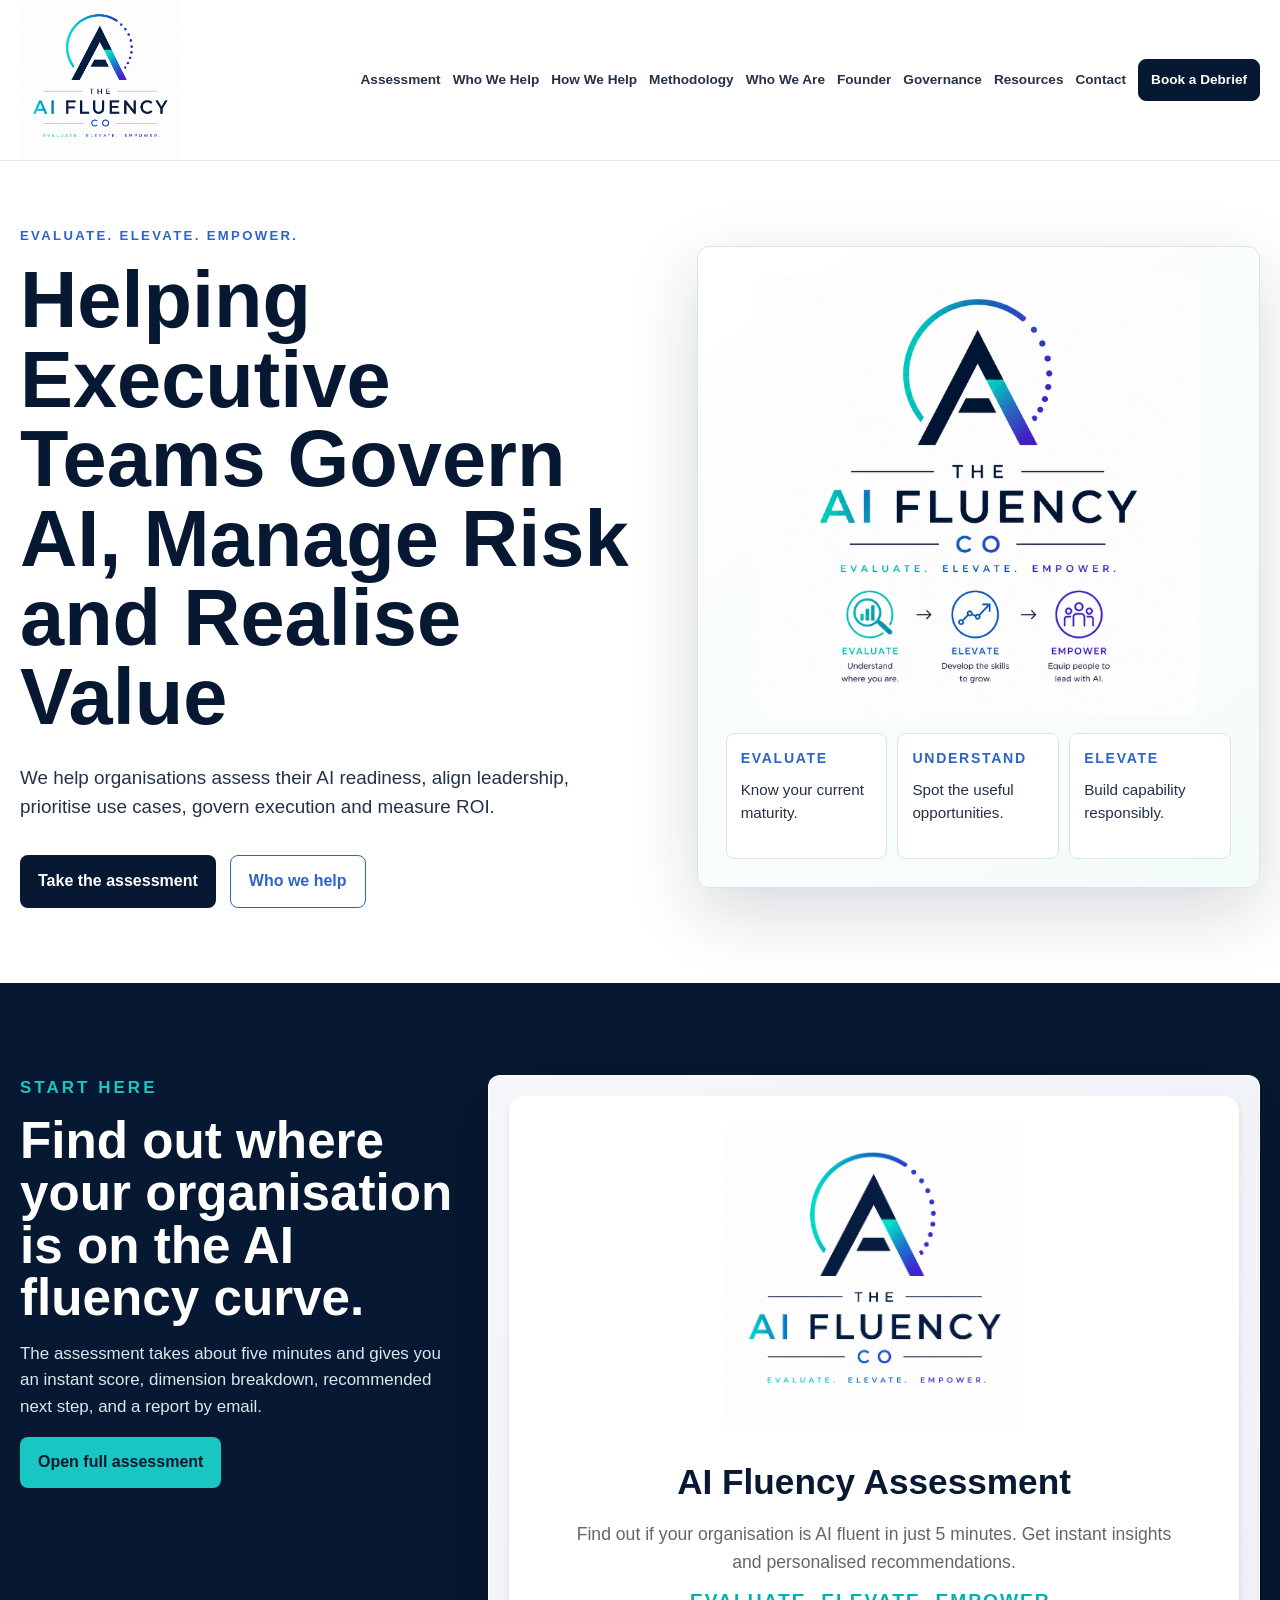
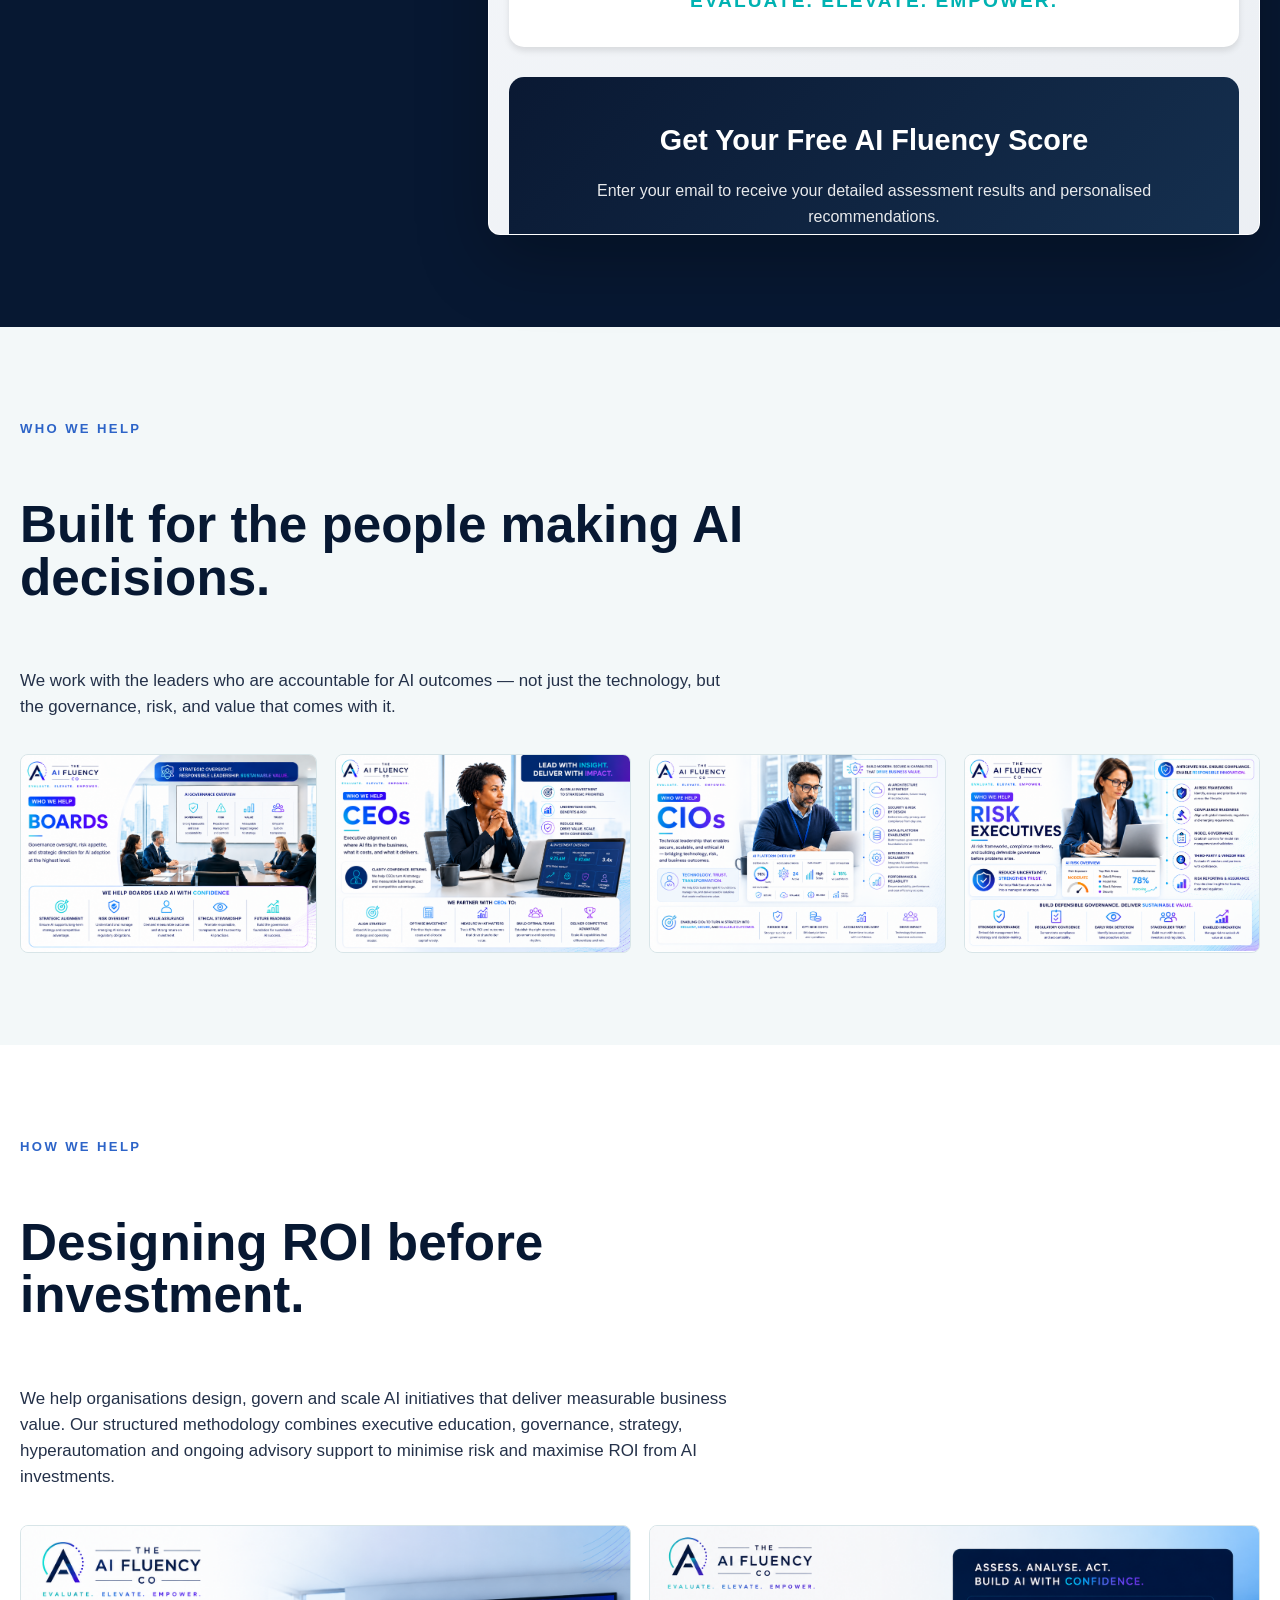
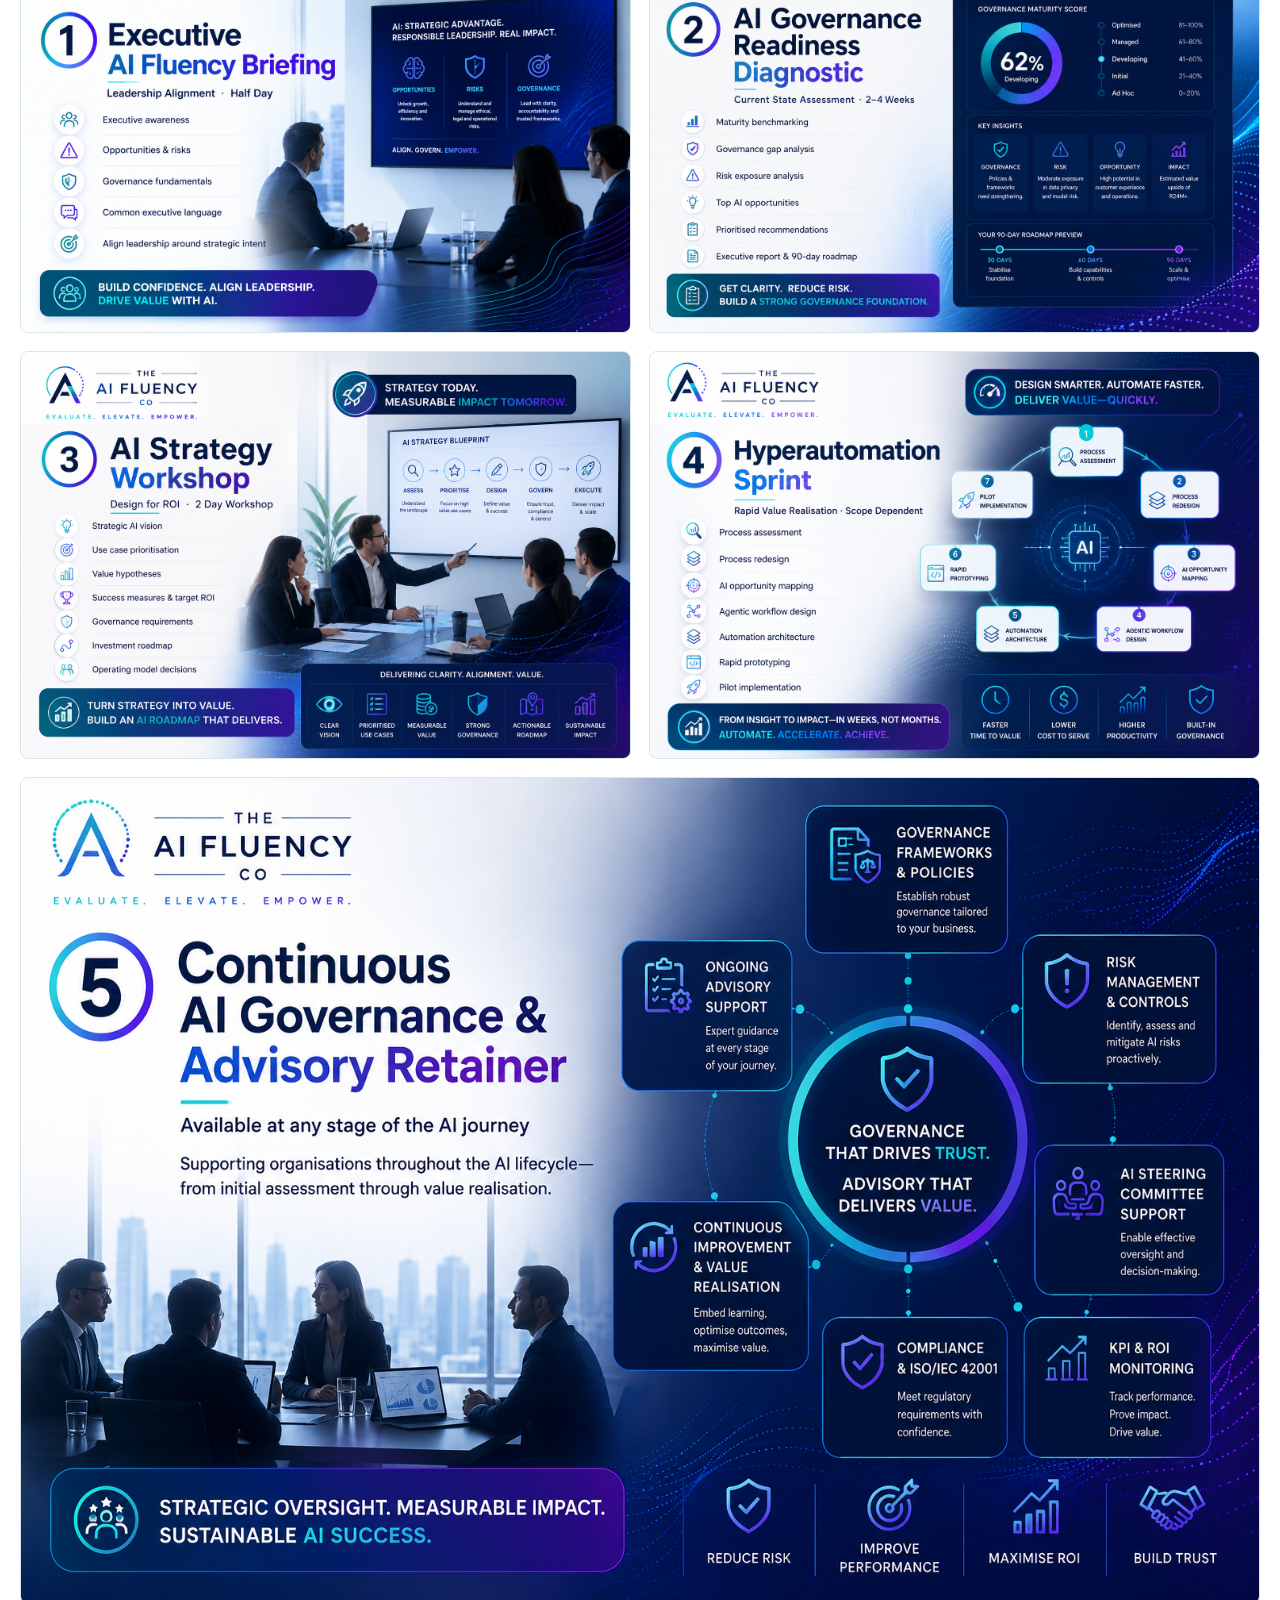
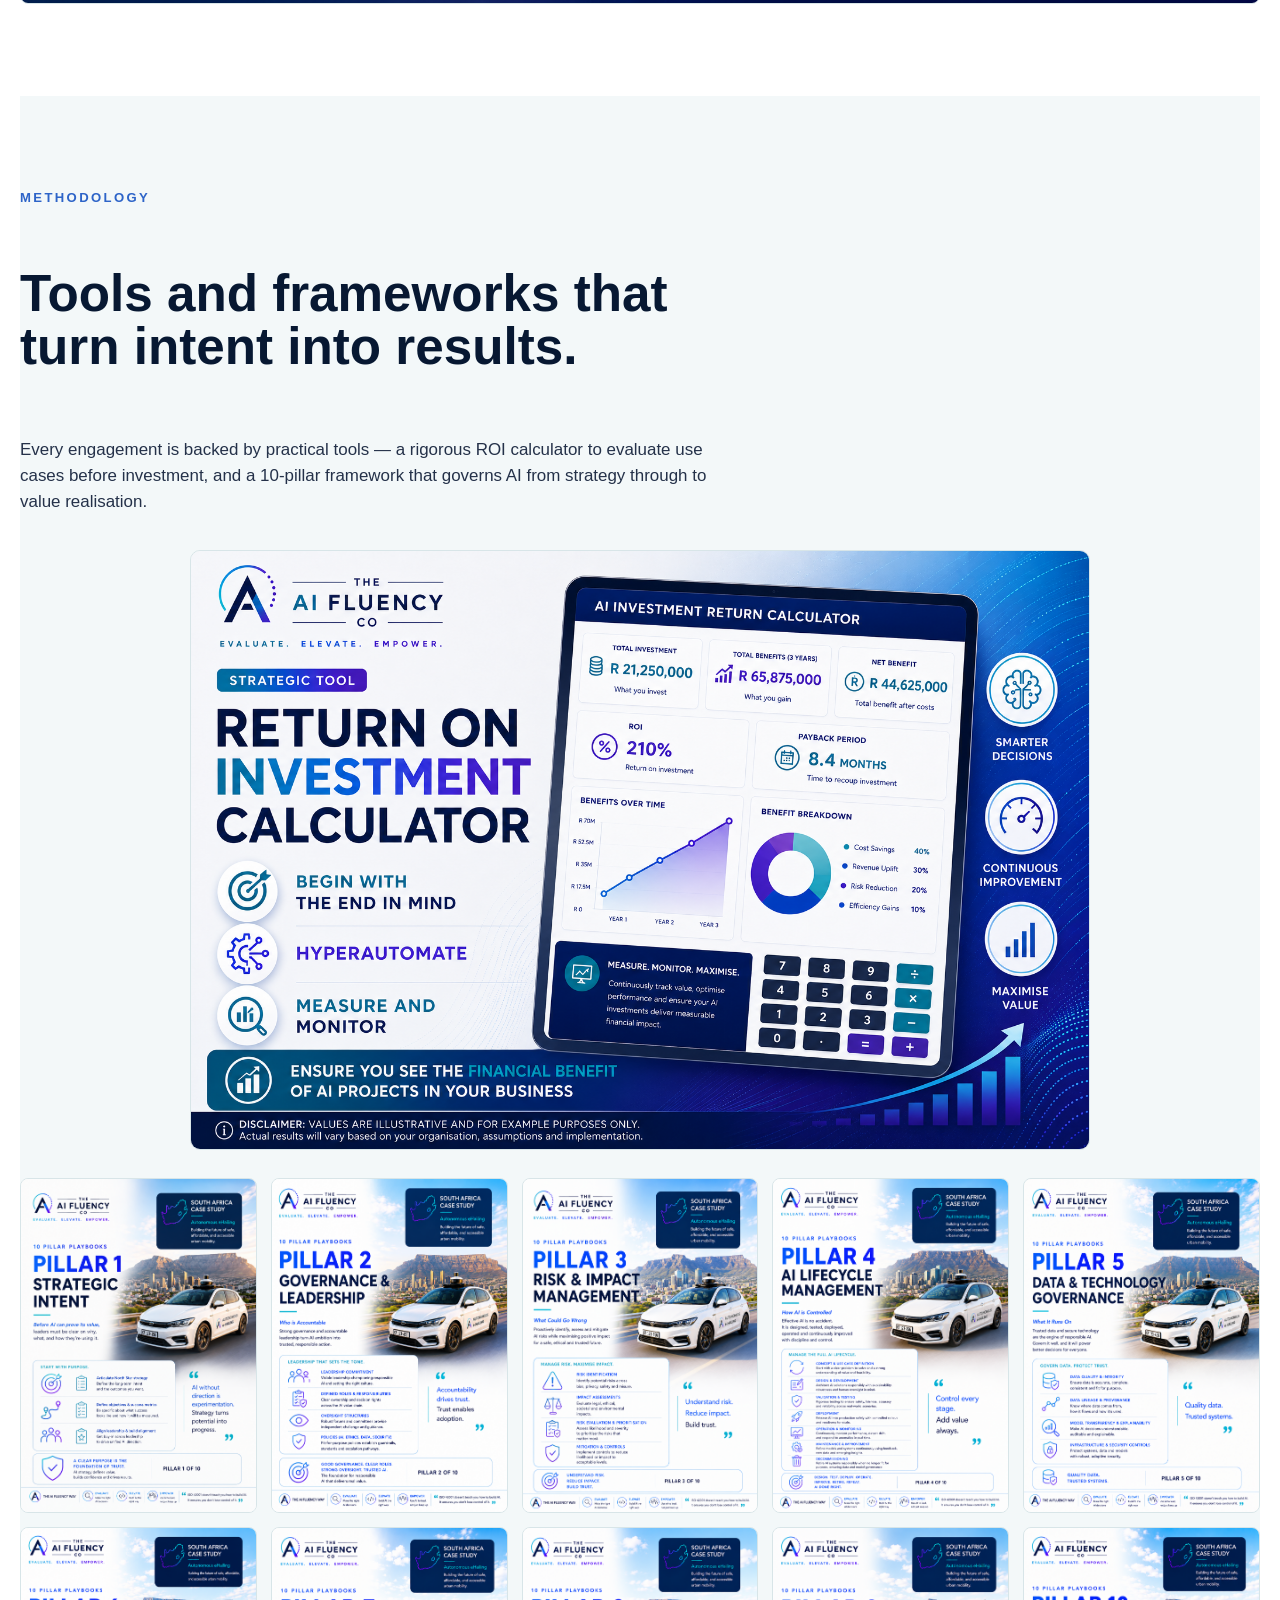
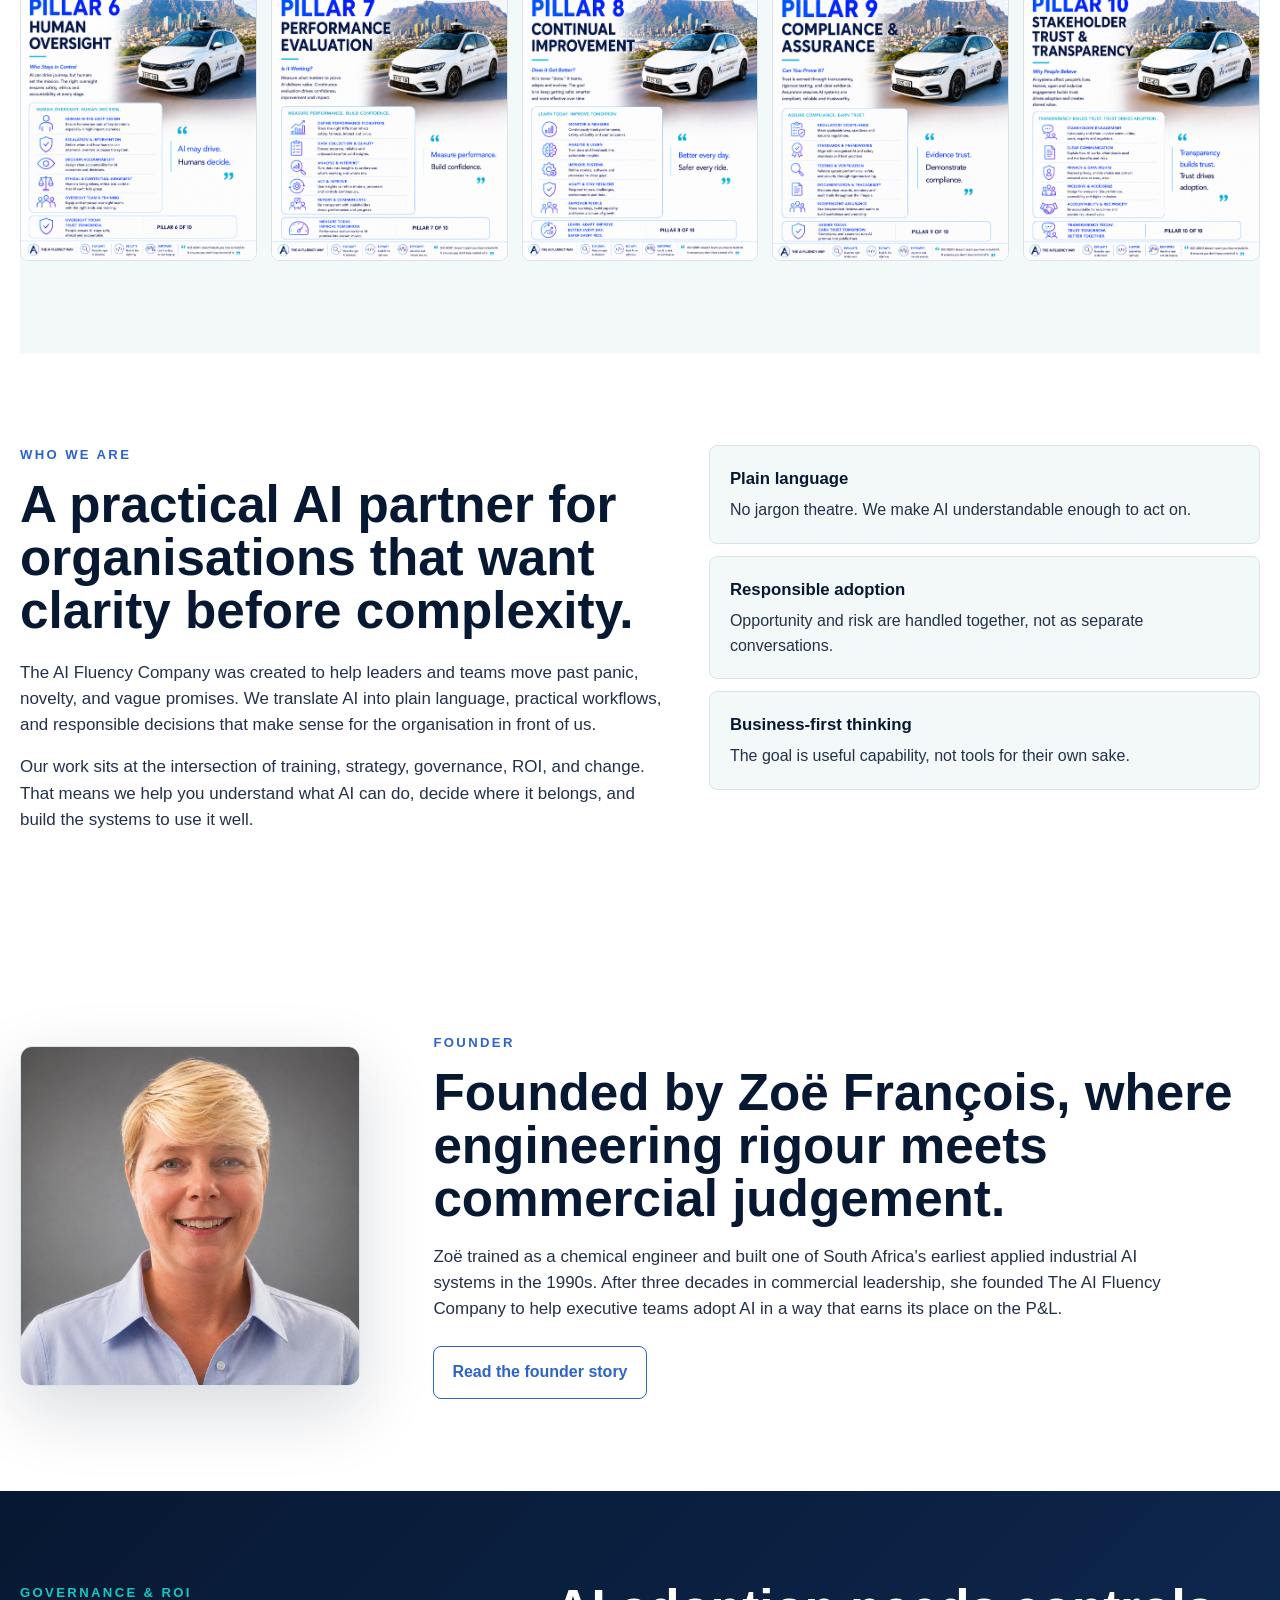
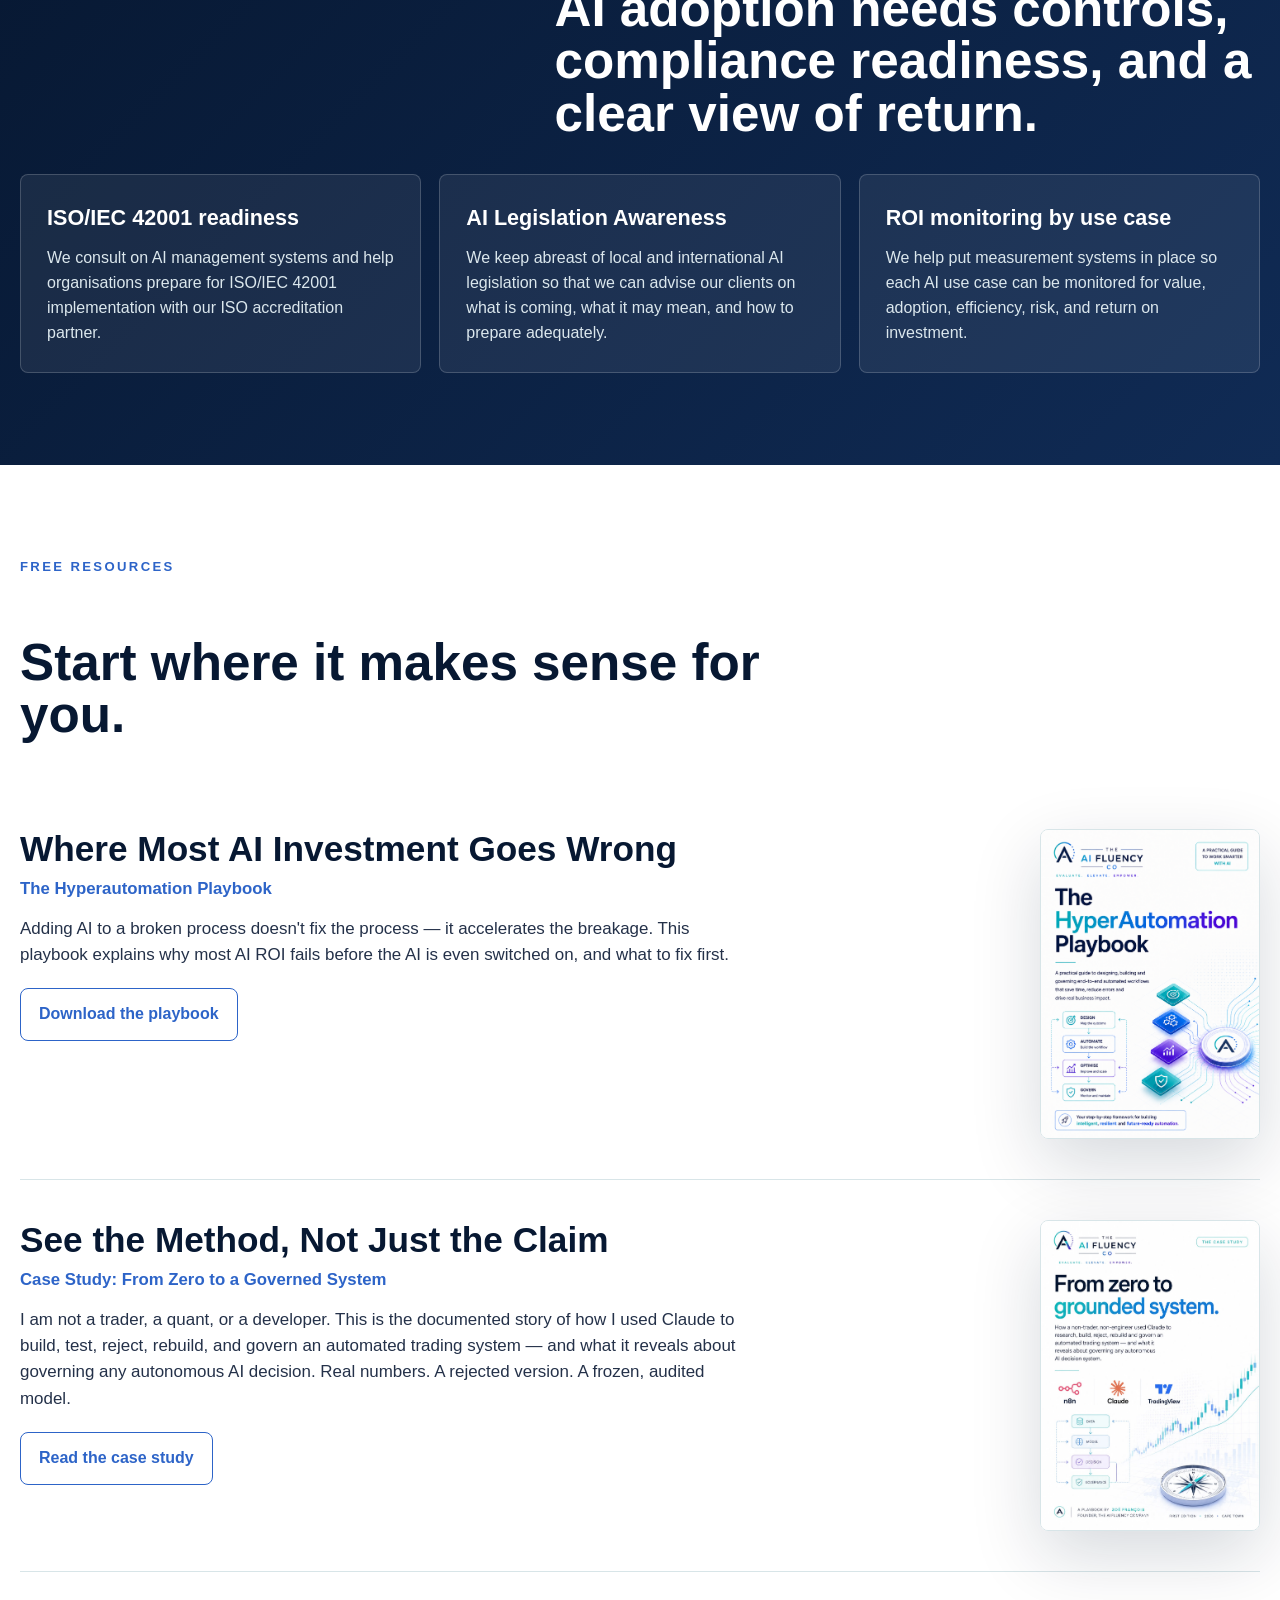
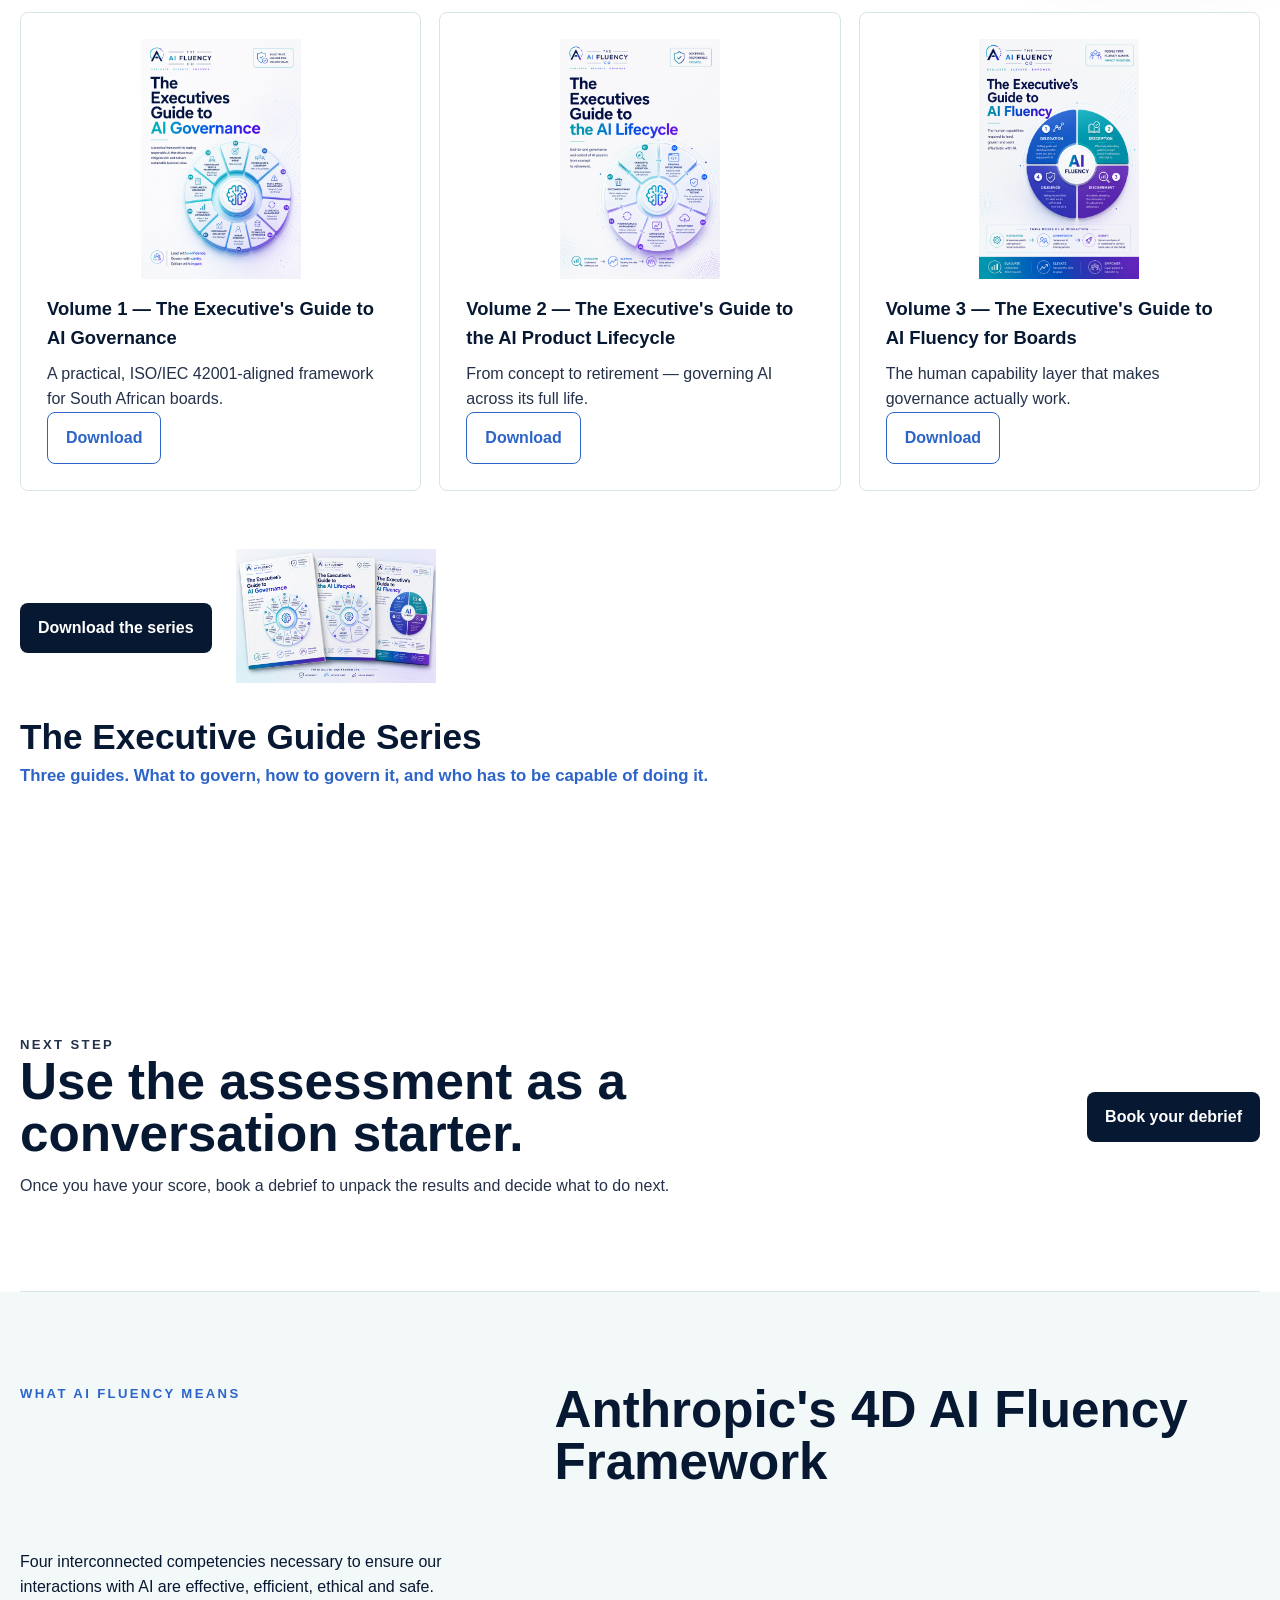
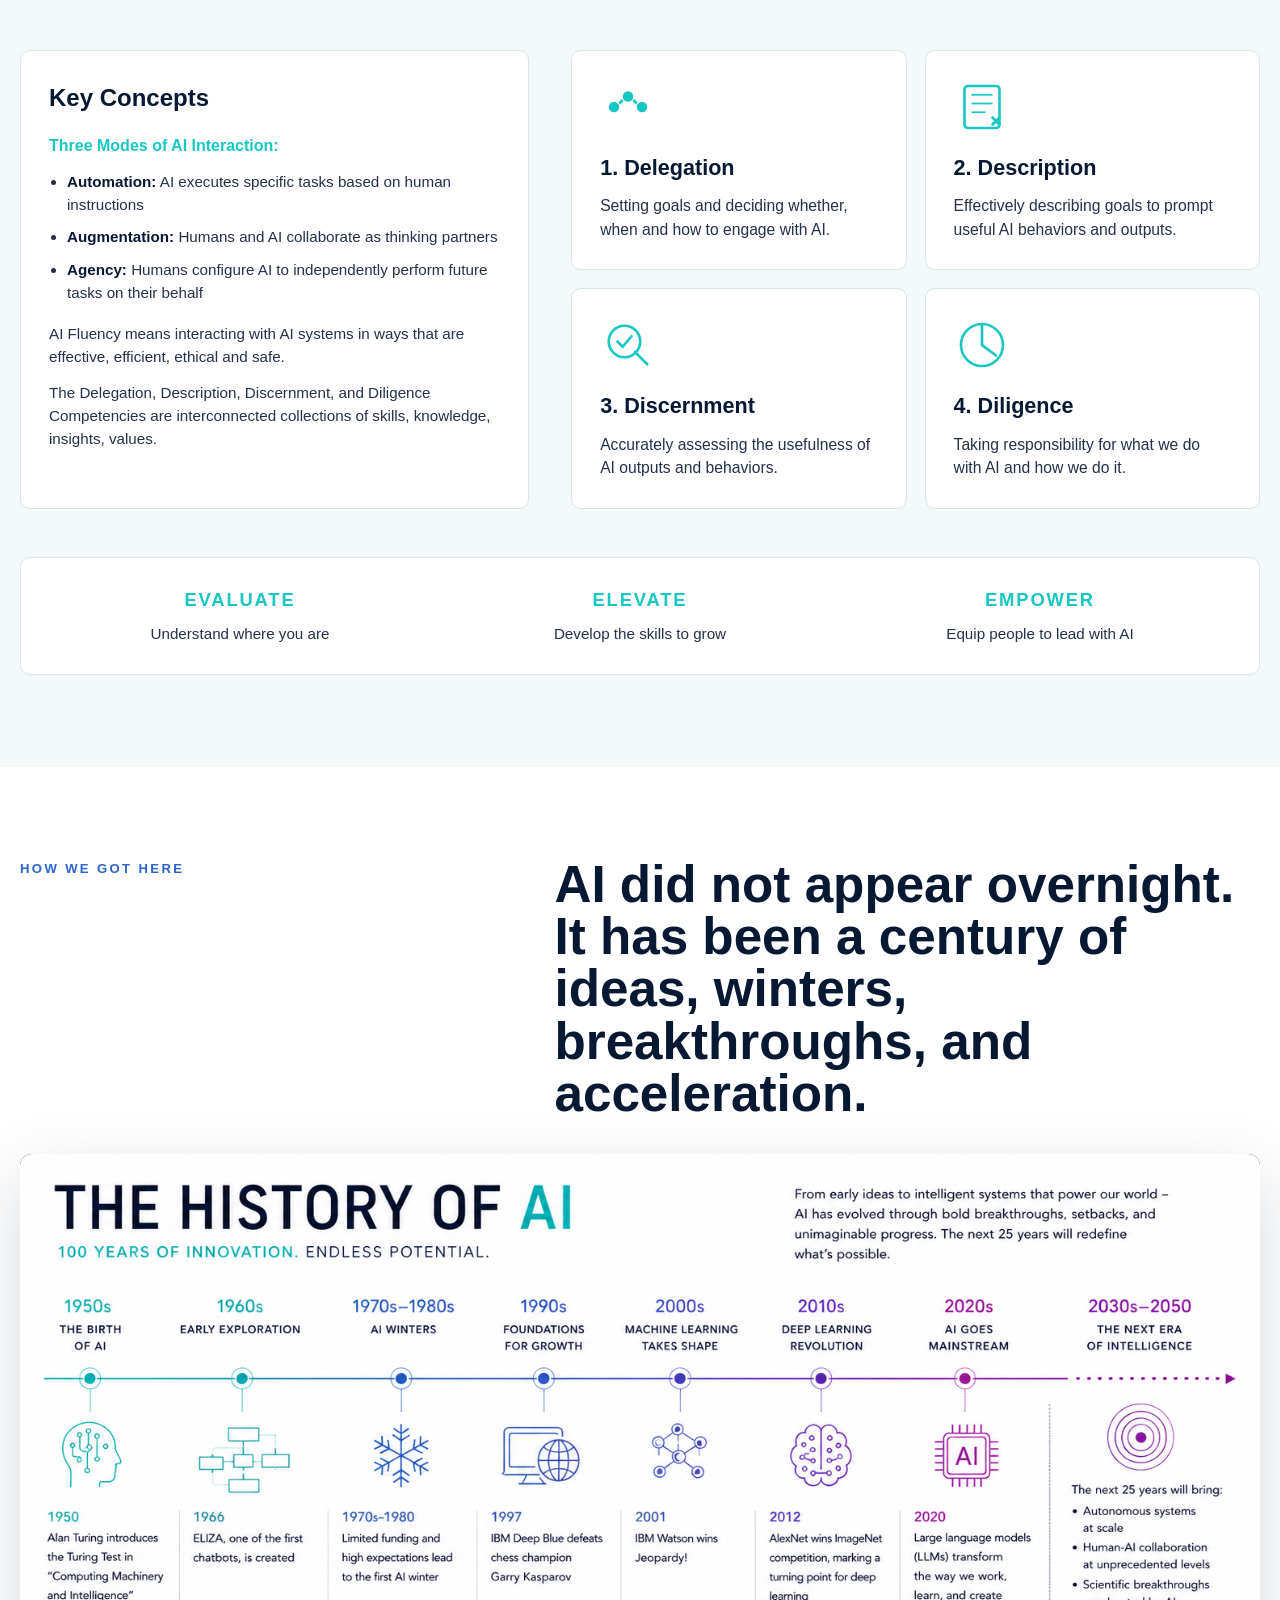
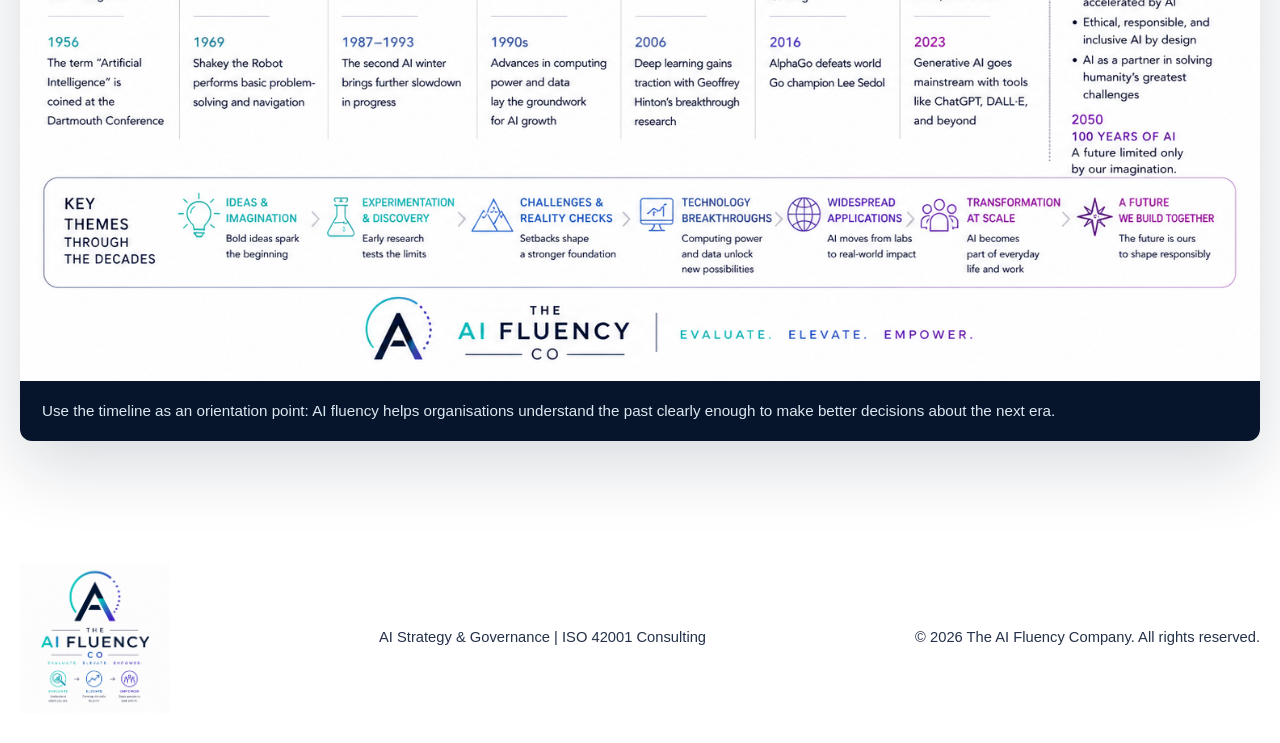
==== index.html @ 2345f141 "Add files via upload" ====
<!DOCTYPE html>
<html lang="en">
<head>
  <meta charset="UTF-8">
  <meta name="viewport" content="width=device-width, initial-scale=1.0">
  <meta name="google-site-verification" content="google36e831787e5a8e1b">
  <title>AI Fluency Training &amp; Governance for South African Businesses | The AI Fluency Company</title>
  <meta name="description" content="Practical AI fluency training, governance & ISO 42001 readiness for South African executive teams. Move from AI hype to measurable business value.">
  <link rel="canonical" href="https://theaifluencyco.com/">
  <meta property="og:title" content="AI Fluency Training &amp; Governance for South African Businesses">
  <meta property="og:description" content="Practical AI fluency training, governance & ISO 42001 readiness for South African executive teams.">
  <meta property="og:type" content="website">
  <meta property="og:url" content="https://theaifluencyco.com/">
  <meta property="og:image" content="https://theaifluencyco.com/images/og-image.jpg">
  <meta property="og:site_name" content="The AI Fluency Company">
  <meta property="og:locale" content="en_ZA">
  <meta name="twitter:card" content="summary_large_image">
  <meta name="twitter:title" content="AI Fluency Training &amp; Governance for South African Businesses">
  <meta name="twitter:description" content="Practical AI fluency training, governance & ISO 42001 readiness for South African executive teams.">
  <meta name="twitter:image" content="https://theaifluencyco.com/images/og-image.jpg">
  <meta name="geo.region" content="ZA-WC">
  <meta name="geo.placename" content="Cape Town">
  <meta name="geo.position" content="-33.9249;18.4241">
  <meta name="ICBM" content="-33.9249, 18.4241">

  <!-- Favicon -->
  <link rel="icon" type="image/x-icon" href="/favicon.ico">
  <link rel="icon" type="image/png" sizes="16x16" href="/favicon-16x16.png">
  <link rel="icon" type="image/png" sizes="32x32" href="/favicon-32x32.png">
  <link rel="icon" type="image/png" sizes="48x48" href="/favicon-48x48.png">
  <link rel="apple-touch-icon" sizes="180x180" href="/apple-touch-icon.png">
  <link rel="icon" type="image/png" sizes="192x192" href="/android-chrome-192x192.png">
  <link rel="icon" type="image/png" sizes="512x512" href="/android-chrome-512x512.png">
  <link rel="manifest" href="/site.webmanifest">
  <meta name="msapplication-TileColor" content="#0A2540">
  <meta name="msapplication-TileImage" content="/mstile-150x150.png">
  <meta name="theme-color" content="#0A2540">

  <script type="application/ld+json">
  {
    "@context": "https://schema.org",
    "@type": "Organization",
    "name": "The AI Fluency Company",
    "url": "https://theaifluencyco.com",
    "logo": "https://theaifluencyco.com/assets/ai-fluency-logo-standard.png",
    "founder": {
      "@type": "Person",
      "name": "Zoë François"
    },
    "description": "Practical AI fluency training and governance for South African executive teams.",
    "areaServed": {
      "@type": "Country",
      "name": "South Africa"
    },
    "sameAs": [
      "https://www.linkedin.com/in/zoefrancois"
    ]
  }
  </script>
  <script type="application/ld+json">
  {
    "@context": "https://schema.org",
    "@type": "WebSite",
    "url": "https://theaifluencyco.com/",
    "potentialAction": {
      "@type": "SearchAction",
      "target": {
        "@type": "EntryPoint",
        "urlTemplate": "https://theaifluencyco.com/?search={search_term_string}"
      },
      "query-input": "required name=search_term_string"
    }
  }
  </script>
  <link rel="stylesheet" href="styles.css">
</head>
<body>
  <header class="site-header" id="top">
    <nav class="nav" aria-label="Primary navigation">
      <a class="brand" href="#top" aria-label="The AI Fluency Company home">
        <img src="assets/ai-fluency-logo-standard.png" alt="The AI Fluency Company">
      </a>
      <button class="nav-toggle" type="button" aria-label="Open navigation" aria-expanded="false">
        <span></span>
        <span></span>
        <span></span>
      </button>
      <div class="nav-links">
        <a href="#assessment">Assessment</a>
        <a href="#who-we-help">Who We Help</a>
        <a href="#work">How We Help</a>
        <a href="#methodology">Methodology</a>
        <a href="#about">Who We Are</a>
        <a href="#founder">Founder</a>
        <a href="#governance">Governance</a>
        <a href="#guides">Resources</a>
        <a href="#contact">Contact</a>
        <a class="nav-cta" href="https://calendly.com/zoefrancois123/30min">Book a Debrief</a>
      </div>
    </nav>
  </header>

  <main>
    <!-- 1. HERO -->
    <section class="hero" aria-labelledby="hero-title">
      <div class="hero-copy">
        <p class="eyebrow">Evaluate. Elevate. Empower.</p>
        <h1 id="hero-title">Helping Executive Teams Govern AI, Manage Risk and Realise Value</h1>
        <p class="hero-intro">We help organisations assess their AI readiness, align leadership, prioritise use cases, govern execution and measure ROI.</p>
        <div class="hero-actions">
          <a class="button primary" href="#assessment">Take the assessment</a>
          <a class="button secondary" href="#who-we-help">Who we help</a>
        </div>
      </div>
      <div class="hero-panel" aria-label="AI Fluency framework">
        <img src="assets/ai-fluency-logo-full.png" alt="The AI Fluency Company framework: evaluate, understand, elevate">
        <div class="signal-grid">
          <div>
            <strong>Evaluate</strong>
            <span>Know your current maturity.</span>
          </div>
          <div>
            <strong>Understand</strong>
            <span>Spot the useful opportunities.</span>
          </div>
          <div>
            <strong>Elevate</strong>
            <span>Build capability responsibly.</span>
          </div>
        </div>
      </div>
    </section>

    <!-- 2. ASSESSMENT -->
    <section class="section assessment" id="assessment" aria-labelledby="assessment-title">
      <div class="assessment-copy">
        <p class="eyebrow">Start here</p>
        <h2 id="assessment-title">Find out where your organisation is on the AI fluency curve.</h2>
        <p>The assessment takes about five minutes and gives you an instant score, dimension breakdown, recommended next step, and a report by email.</p>
        <a class="button primary" href="ai-fluency-assessment.html">Open full assessment</a>
      </div>
      <div class="assessment-frame">
        <iframe src="ai-fluency-assessment.html" title="AI Fluency Assessment"></iframe>
      </div>
    </section>

    <!-- 3. WHO WE HELP -->
    <section class="section who-we-help" id="who-we-help" aria-labelledby="who-we-help-title">
      <div class="section-heading compact">
        <p class="eyebrow">Who we help</p>
        <h2 id="who-we-help-title">Built for the people making AI decisions.</h2>
        <p>We work with the leaders who are accountable for AI outcomes — not just the technology, but the governance, risk, and value that comes with it.</p>
      </div>
      <div class="audience-grid audience-grid-images">
        <a href="contact.html?from=Boards" class="audience-image-card" aria-label="Boards">
          <img src="assets/Boards.png" alt="Boards — Governance oversight, risk appetite, and strategic direction for AI adoption">
        </a>
        <a href="contact.html?from=CEOs" class="audience-image-card" aria-label="CEOs">
          <img src="assets/CEO.png" alt="CEOs — Executive alignment on where AI fits, what it costs, and what it delivers">
        </a>
        <a href="contact.html?from=CIOs" class="audience-image-card" aria-label="CIOs">
          <img src="assets/CIO.png" alt="CIOs — Technical leadership, architecture decisions, and bridging capability to business need">
        </a>
        <a href="contact.html?from=Risk%20Executives" class="audience-image-card" aria-label="Risk Executives">
          <img src="assets/CRO.png" alt="Risk Executives — AI risk frameworks, compliance readiness, and building defensible governance">
        </a>
      </div>
    </section>

    <!-- 4. HOW WE HELP -->
    <section class="section" id="work" aria-labelledby="work-title">
      <div class="section-heading compact">
        <p class="eyebrow">How we help</p>
        <h2 id="work-title">Designing ROI before investment.</h2>
        <p>We help organisations design, govern and scale AI initiatives that deliver measurable business value. Our structured methodology combines executive education, governance, strategy, hyperautomation and ongoing advisory support to minimise risk and maximise ROI from AI investments.</p>
      </div>
      <div class="work-grid work-grid-images">
        <a href="contact.html?from=Executive%20AI%20Fluency%20Briefing" class="work-image-card" aria-label="Executive AI Fluency Briefing">
          <img src="assets/Offer%201.png" alt="Executive AI Fluency Briefing — Leadership Alignment, Half Day">
        </a>
        <a href="contact.html?from=AI%20Governance%20Readiness%20Diagnostic" class="work-image-card" aria-label="AI Governance Readiness Diagnostic">
          <img src="assets/Offer%202.png" alt="AI Governance Readiness Diagnostic — Current State Assessment, 2–4 Weeks">
        </a>
        <a href="contact.html?from=AI%20Strategy%20Workshop" class="work-image-card" aria-label="AI Strategy Workshop">
          <img src="assets/Offer%203.png" alt="AI Strategy Workshop — Design for ROI, 2 Day Workshop">
        </a>
        <a href="contact.html?from=Hyperautomation%20Sprint" class="work-image-card" aria-label="Hyperautomation Sprint">
          <img src="assets/Offer%204.png" alt="Hyperautomation Sprint — Rapid Value Realisation">
        </a>
        <a href="contact.html?from=Continuous%20AI%20Governance%20%26%20Advisory%20Retainer" class="work-image-card work-image-card-wide" aria-label="Continuous AI Governance and Advisory Retainer">
          <img src="assets/Offer%205.png" alt="Continuous AI Governance and Advisory Retainer — Available at any stage of the AI journey">
        </a>
      </div>
    </section>

    <!-- 5. METHODOLOGY -->
    <section class="section methodology" id="methodology" aria-labelledby="methodology-title">
      <div class="section-heading compact">
        <p class="eyebrow">Methodology</p>
        <h2 id="methodology-title">Tools and frameworks that turn intent into results.</h2>
        <p>Every engagement is backed by practical tools — a rigorous ROI calculator to evaluate use cases before investment, and a 10-pillar framework that governs AI from strategy through to value realisation.</p>
      </div>

      <!-- ROI Calculator -->
      <div class="methodology-roi">
        <a href="contact.html?from=AI%20Use%20Case%20ROI%20Calculator" class="roi-card" aria-label="AI Use Case ROI Calculator">
          <img src="assets/ROI%20Calc.png" alt="AI Use Case ROI Calculator — Evaluate and prioritise AI investments with rigour before committing resources">
        </a>
      </div>

      <!-- 10 Pillars -->
      <div class="pillar-grid">
        <a href="contact.html?from=Pillar%201" class="pillar-card" aria-label="Pillar 1">
          <img src="assets/Pillar%201.png" alt="Pillar 1">
        </a>
        <a href="contact.html?from=Pillar%202" class="pillar-card" aria-label="Pillar 2">
          <img src="assets/Pillar%202.png" alt="Pillar 2">
        </a>
        <a href="contact.html?from=Pillar%203" class="pillar-card" aria-label="Pillar 3">
          <img src="assets/Pillar%203.png" alt="Pillar 3">
        </a>
        <a href="contact.html?from=Pillar%204" class="pillar-card" aria-label="Pillar 4">
          <img src="assets/Pillar%204.png" alt="Pillar 4">
        </a>
        <a href="contact.html?from=Pillar%205" class="pillar-card" aria-label="Pillar 5">
          <img src="assets/Pillar%205.png" alt="Pillar 5">
        </a>
        <a href="contact.html?from=Pillar%206" class="pillar-card" aria-label="Pillar 6">
          <img src="assets/Pillar%206.png" alt="Pillar 6">
        </a>
        <a href="contact.html?from=Pillar%207" class="pillar-card" aria-label="Pillar 7">
          <img src="assets/Pillar%207.png" alt="Pillar 7">
        </a>
        <a href="contact.html?from=Pillar%208" class="pillar-card" aria-label="Pillar 8">
          <img src="assets/Pillar%208.png" alt="Pillar 8">
        </a>
        <a href="contact.html?from=Pillar%209" class="pillar-card" aria-label="Pillar 9">
          <img src="assets/Pillar%209.png" alt="Pillar 9">
        </a>
        <a href="contact.html?from=Pillar%2010" class="pillar-card" aria-label="Pillar 10">
          <img src="assets/Pillar%2010.png" alt="Pillar 10">
        </a>
      </div>
    </section>

    <!-- 7. WHO WE ARE -->
    <section class="section about" id="about" aria-labelledby="about-title">
      <div class="about-copy">
        <p class="eyebrow">Who we are</p>
        <h2 id="about-title">A practical AI partner for organisations that want clarity before complexity.</h2>
        <p>The AI Fluency Company was created to help leaders and teams move past panic, novelty, and vague promises. We translate AI into plain language, practical workflows, and responsible decisions that make sense for the organisation in front of us.</p>
        <p>Our work sits at the intersection of training, strategy, governance, ROI, and change. That means we help you understand what AI can do, decide where it belongs, and build the systems to use it well.</p>
      </div>
      <div class="about-points" aria-label="What makes The AI Fluency Company different">
        <div>
          <strong>Plain language</strong>
          <span>No jargon theatre. We make AI understandable enough to act on.</span>
        </div>
        <div>
          <strong>Responsible adoption</strong>
          <span>Opportunity and risk are handled together, not as separate conversations.</span>
        </div>
        <div>
          <strong>Business-first thinking</strong>
          <span>The goal is useful capability, not tools for their own sake.</span>
        </div>
      </div>
    </section>

    <!-- 8. FOUNDER -->
    <section class="section founder-preview" id="founder" aria-labelledby="founder-preview-title">
      <div class="founder-preview-photo">
        <img src="assets/zoe-headshot.png" alt="Zoë François, founder of The AI Fluency Company">
      </div>
      <div class="founder-preview-copy">
        <p class="eyebrow">Founder</p>
        <h2 id="founder-preview-title">Founded by Zoë François, where engineering rigour meets commercial judgement.</h2>
        <p>Zoë trained as a chemical engineer and built one of South Africa's earliest applied industrial AI systems in the 1990s. After three decades in commercial leadership, she founded The AI Fluency Company to help executive teams adopt AI in a way that earns its place on the P&amp;L.</p>
        <a class="button secondary" href="founder.html">Read the founder story</a>
      </div>
    </section>

    <!-- 8. GOVERNANCE -->
    <section class="section governance" id="governance" aria-labelledby="governance-title">
      <div class="section-heading">
        <p class="eyebrow">Governance &amp; ROI</p>
        <h2 id="governance-title">AI adoption needs controls, compliance readiness, and a clear view of return.</h2>
      </div>
      <div class="governance-grid">
        <article>
          <h3>ISO/IEC 42001 readiness</h3>
          <p>We consult on AI management systems and help organisations prepare for ISO/IEC 42001 implementation with our ISO accreditation partner.</p>
        </article>
        <article>
          <h3>AI Legislation Awareness</h3>
          <p>We keep abreast of local and international AI legislation so that we can advise our clients on what is coming, what it may mean, and how to prepare adequately.</p>
        </article>
        <article>
          <h3>ROI monitoring by use case</h3>
          <p>We help put measurement systems in place so each AI use case can be monitored for value, adoption, efficiency, risk, and return on investment.</p>
        </article>
      </div>
    </section>

    <!-- 9. FREE RESOURCES -->
    <section class="section resources" id="guides" aria-labelledby="guides-title">
      <div class="section-heading compact">
        <p class="eyebrow">Free Resources</p>
        <h2 id="guides-title">Start where it makes sense for you.</h2>
      </div>

      <div class="resource-item">
        <div class="resource-text">
          <h3>Where Most AI Investment Goes Wrong</h3>
          <p class="resource-subtitle">The Hyperautomation Playbook</p>
          <p>Adding AI to a broken process doesn't fix the process — it accelerates the breakage. This playbook explains why most AI ROI fails before the AI is even switched on, and what to fix first.</p>
          <a class="button secondary" href="hyperautomation-playbook.html">Download the playbook</a>
        </div>
        <div class="resource-image">
          <img src="assets/Hyper%20Playbook.png" alt="The Hyperautomation Playbook cover" class="playbook-thumb">
        </div>
      </div>

      <div class="resource-item">
        <div class="resource-text">
          <h3>See the Method, Not Just the Claim</h3>
          <p class="resource-subtitle">Case Study: From Zero to a Governed System</p>
          <p>I am not a trader, a quant, or a developer. This is the documented story of how I used Claude to build, test, reject, rebuild, and govern an automated trading system — and what it reveals about governing any autonomous AI decision. Real numbers. A rejected version. A frozen, audited model.</p>
          <a class="button secondary" href="case-study.html">Read the case study</a>
        </div>
        <div class="resource-image">
          <img src="assets/Case%20Study.jpeg" alt="From Zero to a Governed System case study cover" class="playbook-thumb">
        </div>
      </div>

      <div class="resource-item resource-series">
        <div class="resource-text">
          <h3>The Executive Guide Series</h3>
          <p class="resource-subtitle">Three guides. What to govern, how to govern it, and who has to be capable of doing it.</p>
        </div>
        <div class="series-grid">
          <article class="work-card">
            <img src="assets/Governance.png" alt="The Executive's Guide to AI Governance cover" class="playbook-thumb">
            <h4>Volume 1 — The Executive's Guide to AI Governance</h4>
            <p>A practical, ISO/IEC 42001-aligned framework for South African boards.</p>
            <a class="button secondary" href="governance-guide.html">Download</a>
          </article>
          <article class="work-card">
            <img src="assets/Lifecycle.png" alt="The Executive's Guide to the AI Product Lifecycle cover" class="playbook-thumb">
            <h4>Volume 2 — The Executive's Guide to the AI Product Lifecycle</h4>
            <p>From concept to retirement — governing AI across its full life.</p>
            <a class="button secondary" href="lifecycle-guide.html">Download</a>
          </article>
          <article class="work-card">
            <img src="assets/Fluency.png" alt="The Executive's Guide to AI Fluency for Boards cover" class="playbook-thumb">
            <h4>Volume 3 — The Executive's Guide to AI Fluency for Boards</h4>
            <p>The human capability layer that makes governance actually work.</p>
            <a class="button secondary" href="ai-fluency-guide.html">Download</a>
          </article>
        </div>
        <div class="series-cta-row">
          <a class="button primary series-cta" href="executive-guide-series.html">Download the series</a>
          <div class="series-image">
            <img src="assets/Trilogy.png" alt="The Executive Guide Series — three volumes" class="playbook-thumb">
          </div>
        </div>
      </div>
    </section>

    <!-- 10. CONTACT -->
    <section class="section contact" id="contact" aria-labelledby="contact-title">
      <div>
        <p class="eyebrow">Next step</p>
        <h2 id="contact-title">Use the assessment as a conversation starter.</h2>
        <p>Once you have your score, book a debrief to unpack the results and decide what to do next.</p>
      </div>
      <a class="button primary" href="https://calendly.com/zoefrancois123/30min">Book your debrief</a>
    </section>

    <!-- 11. AI FLUENCY FRAMEWORK -->
    <section class="section band" id="fluency" aria-labelledby="fluency-title">
      <div class="section-heading">
        <p class="eyebrow">What AI fluency means</p>
        <h2 id="fluency-title">Anthropic's 4D AI Fluency Framework</h2>
        <p>Four interconnected competencies necessary to ensure our interactions with AI are effective, efficient, ethical and safe.</p>
      </div>
      <div class="fluency-framework">
        <aside class="fluency-concepts">
          <h3>Key Concepts</h3>
          <h4>Three Modes of AI Interaction:</h4>
          <ul>
            <li><strong>Automation:</strong> AI executes specific tasks based on human instructions</li>
            <li><strong>Augmentation:</strong> Humans and AI collaborate as thinking partners</li>
            <li><strong>Agency:</strong> Humans configure AI to independently perform future tasks on their behalf</li>
          </ul>
          <p>AI Fluency means interacting with AI systems in ways that are effective, efficient, ethical and safe.</p>
          <p>The Delegation, Description, Discernment, and Diligence Competencies are interconnected collections of skills, knowledge, insights, values.</p>
        </aside>
        <div class="fluency-grid">
          <article class="fluency-card">
            <div class="fluency-icon" aria-hidden="true">
              <svg viewBox="0 0 64 64" width="48" height="48"><circle cx="16" cy="32" r="6" fill="currentColor"/><circle cx="32" cy="20" r="6" fill="currentColor"/><circle cx="48" cy="32" r="6" fill="currentColor"/><line x1="22" y1="28" x2="26" y2="24" stroke="currentColor" stroke-width="3"/><line x1="38" y1="24" x2="42" y2="28" stroke="currentColor" stroke-width="3"/></svg>
            </div>
            <h3>1. Delegation</h3>
            <p>Setting goals and deciding whether, when and how to engage with AI.</p>
          </article>
          <article class="fluency-card">
            <div class="fluency-icon" aria-hidden="true">
              <svg viewBox="0 0 64 64" width="48" height="48"><rect x="12" y="8" width="40" height="48" rx="4" fill="none" stroke="currentColor" stroke-width="3"/><line x1="20" y1="18" x2="44" y2="18" stroke="currentColor" stroke-width="2"/><line x1="20" y1="28" x2="44" y2="28" stroke="currentColor" stroke-width="2"/><line x1="20" y1="38" x2="36" y2="38" stroke="currentColor" stroke-width="2"/><path d="M44 44 L52 52 M52 44 L44 52" stroke="currentColor" stroke-width="3" stroke-linecap="round"/></svg>
            </div>
            <h3>2. Description</h3>
            <p>Effectively describing goals to prompt useful AI behaviors and outputs.</p>
          </article>
          <article class="fluency-card">
            <div class="fluency-icon" aria-hidden="true">
              <svg viewBox="0 0 64 64" width="48" height="48"><circle cx="28" cy="28" r="18" fill="none" stroke="currentColor" stroke-width="3"/><line x1="40" y1="40" x2="54" y2="54" stroke="currentColor" stroke-width="3" stroke-linecap="round"/><path d="M20 28 L26 34 L36 22" fill="none" stroke="currentColor" stroke-width="3" stroke-linecap="round" stroke-linejoin="round"/></svg>
            </div>
            <h3>3. Discernment</h3>
            <p>Accurately assessing the usefulness of AI outputs and behaviors.</p>
          </article>
          <article class="fluency-card">
            <div class="fluency-icon" aria-hidden="true">
              <svg viewBox="0 0 64 64" width="48" height="48"><path d="M32 8 L32 32 L48 44" fill="none" stroke="currentColor" stroke-width="3" stroke-linecap="round"/><circle cx="32" cy="32" r="24" fill="none" stroke="currentColor" stroke-width="3"/></svg>
            </div>
            <h3>4. Diligence</h3>
            <p>Taking responsibility for what we do with AI and how we do it.</p>
          </article>
        </div>
      </div>
      <div class="fluency-outcomes">
        <div class="outcome">
          <strong>Evaluate</strong>
          <span>Understand where you are</span>
        </div>
        <div class="outcome">
          <strong>Elevate</strong>
          <span>Develop the skills to grow</span>
        </div>
        <div class="outcome">
          <strong>Empower</strong>
          <span>Equip people to lead with AI</span>
        </div>
      </div>
    </section>

    <!-- 12. AI HISTORY -->
    <section class="section history" id="history" aria-labelledby="history-title">
      <div class="section-heading">
        <p class="eyebrow">How we got here</p>
        <h2 id="history-title">AI did not appear overnight. It has been a century of ideas, winters, breakthroughs, and acceleration.</h2>
      </div>
      <figure class="history-figure">
        <img src="assets/ai-history-timeline.png" alt="Timeline graphic showing the history of AI from the 1950s through 2050">
        <figcaption>Use the timeline as an orientation point: AI fluency helps organisations understand the past clearly enough to make better decisions about the next era.</figcaption>
      </figure>
    </section>
  </main>

  <footer class="footer">
    <img src="assets/ai-fluency-logo-full.png" alt="The AI Fluency Company">
    <p>AI Strategy &amp; Governance | ISO 42001 Consulting</p>
    <p>&copy; 2026 The AI Fluency Company. All rights reserved.</p>
  </footer>

  <script src="site.js"></script>
</body>
</html>
---- styles.css ----
:root {
  --ink: #071832;
  --ink-soft: #243149;
  --teal: #18c7c2;
  --blue: #2d64c8;
  --violet: #6040c8;
  --mist: #f3f8f9;
  --line: #d8e5e8;
  --white: #ffffff;
  --shadow: 0 24px 70px rgba(7, 24, 50, 0.16);
}

* {
  box-sizing: border-box;
}

html {
  scroll-behavior: smooth;
}

body {
  margin: 0;
  color: var(--ink);
  background: var(--white);
  font-family: Inter, "Segoe UI", Arial, sans-serif;
  line-height: 1.55;
}

img {
  display: block;
  max-width: 100%;
}

a {
  color: inherit;
}

.site-header {
  position: sticky;
  top: 0;
  z-index: 20;
  background: rgba(255, 255, 255, 0.92);
  border-bottom: 1px solid rgba(216, 229, 232, 0.85);
  backdrop-filter: blur(16px);
}

.nav {
  display: flex;
  align-items: center;
  justify-content: space-between;
  width: min(1240px, calc(100% - 40px));
  min-height: 78px;
  margin: 0 auto;
  gap: 20px;
}

.brand {
  display: inline-flex;
  align-items: center;
  text-decoration: none;
}

.brand img {
  width: 160px;
  height: auto;
}

.nav-links {
  display: flex;
  align-items: center;
  gap: 12px;
  color: var(--ink-soft);
  font-size: 0.85rem;
  font-weight: 700;
}

.nav-links a {
  text-decoration: none;
}

.nav-links a:hover {
  color: var(--blue);
}

.nav-cta {
  padding: 9px 12px;
  border: 1px solid var(--ink);
  border-radius: 8px;
  background: var(--ink);
  color: var(--white);
  font-size: 0.85rem;
  white-space: nowrap;
}

.nav-links .nav-cta:hover {
  color: var(--white);
  background: #12305d;
}

.nav-toggle {
  display: none;
  width: 44px;
  height: 44px;
  border: 1px solid var(--line);
  border-radius: 8px;
  background: var(--white);
  padding: 10px;
}

.nav-toggle span {
  display: block;
  height: 2px;
  margin: 5px 0;
  background: var(--ink);
}

.hero {
  display: grid;
  grid-template-columns: minmax(0, 1.05fr) minmax(360px, 0.95fr);
  align-items: center;
  gap: 54px;
  width: min(1240px, calc(100% - 40px));
  min-height: calc(100vh - 78px);
  margin: 0 auto;
  padding: 64px 0 74px;
}

.founder-hero {
  display: grid;
  grid-template-columns: minmax(0, 1.08fr) minmax(340px, 0.92fr);
  align-items: center;
  gap: 54px;
  width: min(1240px, calc(100% - 40px));
  min-height: calc(86vh - 78px);
  margin: 0 auto;
  padding: 74px 0;
}

.founder-hero h1 {
  max-width: 840px;
}

.founder-hero-copy p:not(.eyebrow) {
  max-width: 690px;
  margin: 26px 0 0;
  color: var(--ink-soft);
  font-size: 1.18rem;
}

.founder-card {
  padding: 26px;
  border: 1px solid var(--line);
  border-radius: 12px;
  background: linear-gradient(145deg, #ffffff 0%, #f4fbfb 100%);
  box-shadow: var(--shadow);
}

.founder-card img {
  width: min(420px, 100%);
  margin: 0 auto 18px;
}

.founder-photo {
  aspect-ratio: 1;
  object-fit: cover;
  object-position: center top;
  border: 1px solid var(--line);
  border-radius: 12px;
}

.founder-photo-placeholder {
  display: grid;
  width: min(320px, 100%);
  aspect-ratio: 1;
  margin: 0 auto 18px;
  place-items: center;
  border: 1px solid var(--line);
  border-radius: 12px;
  background: linear-gradient(135deg, #f4fbfb 0%, #ffffff 48%, #edf4ff 100%);
  color: var(--ink);
  font-size: clamp(3.6rem, 9vw, 6rem);
  font-weight: 760;
  letter-spacing: 0;
}

.founder-card span,
.founder-card strong {
  display: block;
}

.founder-card span {
  color: var(--blue);
  font-size: 0.82rem;
  font-weight: 800;
  letter-spacing: 0.16em;
  text-transform: uppercase;
}

.founder-card strong {
  margin-top: 8px;
  color: var(--ink);
  font-size: 1.25rem;
  line-height: 1.3;
}

.founder-card p {
  margin: 8px 0 0;
  color: var(--ink-soft);
}

.eyebrow {
  margin: 0 0 14px;
  color: var(--blue);
  font-size: 0.82rem;
  font-weight: 800;
  letter-spacing: 0.18em;
  text-transform: uppercase;
}

h1,
h2,
h3,
p {
  overflow-wrap: anywhere;
}

h1 {
  max-width: 780px;
  margin: 0;
  color: var(--ink);
  font-size: clamp(2.7rem, 6.2vw, 5.9rem);
  font-weight: 760;
  line-height: 1;
  letter-spacing: 0;
}

.hero-intro {
  max-width: 650px;
  margin: 26px 0 0;
  color: var(--ink-soft);
  font-size: 1.18rem;
}

.hero-actions {
  display: flex;
  flex-wrap: wrap;
  gap: 14px;
  margin-top: 34px;
}

.button {
  display: inline-flex;
  align-items: center;
  justify-content: center;
  min-height: 48px;
  padding: 13px 18px;
  border-radius: 8px;
  font-weight: 800;
  text-decoration: none;
}

.button.primary {
  color: var(--white);
  background: var(--ink);
}

.button.primary:hover {
  background: #12305d;
}

.button.secondary {
  color: var(--blue);
  border: 1px solid var(--blue);
  background: var(--white);
}

.button.secondary:hover {
  color: var(--white);
  background: var(--blue);
}

.hero-panel {
  position: relative;
  padding: 28px;
  border: 1px solid var(--line);
  border-radius: 12px;
  background: linear-gradient(145deg, #ffffff 0%, #f4fbfb 100%);
  box-shadow: var(--shadow);
}

.hero-panel img {
  width: min(440px, 100%);
  margin: 0 auto;
  border-radius: 10px;
}

.signal-grid {
  display: grid;
  grid-template-columns: repeat(3, 1fr);
  gap: 10px;
  margin-top: 18px;
}

.signal-grid div {
  min-height: 126px;
  padding: 14px;
  border: 1px solid var(--line);
  border-radius: 8px;
  background: var(--white);
}

.signal-grid strong,
.signal-grid span {
  display: block;
}

.signal-grid strong {
  color: var(--blue);
  font-size: 0.88rem;
  text-transform: uppercase;
  letter-spacing: 0.12em;
}

.signal-grid span {
  margin-top: 8px;
  color: var(--ink-soft);
  font-size: 0.95rem;
}

.section {
  width: min(1240px, calc(100% - 40px));
  margin: 0 auto;
  padding: 92px 0;
}

.band {
  width: 100%;
  padding: 92px max(20px, calc((100vw - 1240px) / 2));
  background: var(--mist);
}

.section-heading {
  display: grid;
  grid-template-columns: 0.9fr 1.3fr;
  gap: 46px;
  margin-bottom: 34px;
}

.section-heading.compact {
  grid-template-columns: 1fr;
  max-width: 760px;
}

.section-heading.compact p:not(.eyebrow) {
  max-width: 720px;
  margin: 18px 0 0;
  color: var(--ink-soft);
  font-size: 1.06rem;
  line-height: 1.55;
}

.section-heading h2 {
  margin: 0;
  color: var(--ink);
  font-size: clamp(2rem, 4vw, 4rem);
  line-height: 1.02;
  letter-spacing: 0;
}

.definition-grid {
  display: grid;
  grid-template-columns: repeat(3, 1fr);
  gap: 18px;
}

.work-grid {
  display: grid;
  grid-template-columns: repeat(2, 1fr);
  gap: 18px;
}

.definition-grid article,
.work-card {
  padding: 26px;
  border: 1px solid var(--line);
  border-radius: 8px;
  background: var(--white);
}

.definition-grid h3,
.work-card h3 {
  margin: 14px 0 10px;
  font-size: 1.35rem;
}

.definition-grid p,
.work-card p,
.contact p {
  margin: 0;
  color: var(--ink-soft);
}

.index {
  color: var(--teal);
  font-weight: 900;
  letter-spacing: 0.14em;
}

.history-figure {
  margin: 0;
  border-radius: 12px;
  overflow: hidden;
  background: #06152b;
  box-shadow: var(--shadow);
}

.history-figure img {
  width: 100%;
}

.history-figure figcaption {
  padding: 18px 22px;
  color: #dce8f1;
  font-size: 0.95rem;
}

.story-grid {
  display: grid;
  grid-template-columns: repeat(2, 1fr);
  gap: 34px;
}

.story-grid p {
  margin: 0 0 16px;
  color: var(--ink-soft);
  font-size: 1.08rem;
}

.founder-quote {
  margin: 28px 0 0;
  padding: 30px;
  border-left: 5px solid var(--teal);
  border-radius: 10px;
  background: var(--ink);
  color: var(--white);
}

.founder-quote p {
  margin: 0;
  font-size: clamp(1.25rem, 2.3vw, 2rem);
  line-height: 1.28;
}

.founder-quote cite {
  display: block;
  margin-top: 18px;
  color: #dbe7ed;
  font-style: normal;
  font-weight: 800;
}

.founder-principles {
  width: 100%;
  padding: 92px max(20px, calc((100vw - 1240px) / 2));
  background: var(--mist);
}

.principle-grid {
  display: grid;
  grid-template-columns: repeat(3, 1fr);
  gap: 18px;
}

.principle-grid article {
  padding: 26px;
  border: 1px solid var(--line);
  border-radius: 8px;
  background: var(--white);
}

.principle-grid h3 {
  margin: 0 0 10px;
  font-size: 1.35rem;
}

.principle-grid p {
  margin: 0;
  color: var(--ink-soft);
}

/* Case study layout */
.case-study-layout {
  display: grid;
  grid-template-columns: 220px 1fr;
  gap: 34px;
  align-items: start;
}

.case-study-image img.playbook-thumb,
.resource-image img.playbook-thumb {
  width: 100%;
  max-width: 220px;
  border: 1px solid var(--line);
  border-radius: 8px;
  box-shadow: var(--shadow);
}

/* Resources section */
.resources .section-heading {
  margin-bottom: 48px;
}

.resource-item {
  display: grid;
  grid-template-columns: 1fr 220px;
  gap: 34px;
  align-items: start;
  padding: 40px 0;
  border-bottom: 1px solid var(--line);
}

.resource-item:last-child {
  border-bottom: none;
}

.resource-item .resource-text {
  order: 1;
}

.resource-item .resource-image {
  order: 2;
}

.resource-item h3 {
  margin: 0 0 6px;
  font-size: clamp(1.5rem, 3vw, 2.2rem);
  line-height: 1.15;
}

.resource-subtitle {
  margin: 0 0 14px;
  color: var(--blue);
  font-size: 1.05rem;
  font-weight: 700;
}

.resource-text > p:not(.resource-subtitle) {
  margin: 0 0 20px;
  color: var(--ink-soft);
  font-size: 1.06rem;
  max-width: 720px;
}

.resource-series {
  grid-template-columns: 1fr;
}

.resource-series .resource-text {
  margin-bottom: 8px;
}

.resource-series .series-grid {
  grid-column: 1 / -1;
}

.series-grid .work-card img.playbook-thumb {
  max-width: 160px;
  margin: 0 auto 16px;
}

.series-cta-row {
  display: flex;
  align-items: center;
  gap: 24px;
  margin-top: 24px;
  flex-wrap: wrap;
}

.series-cta {
  justify-self: start;
}

.series-image {
  text-align: center;
}

.series-image img.playbook-thumb {
  max-width: 200px;
  margin: 0 auto;
}

.series-grid {
  display: grid;
  grid-template-columns: repeat(3, 1fr);
  gap: 18px;
}

.series-grid .work-card h4 {
  margin: 0 0 10px;
  font-size: 1.15rem;
}

.series-cta {
  margin-top: 24px;
  justify-self: start;
}

@media (max-width: 920px) {
  .case-study-layout {
    grid-template-columns: 1fr;
  }

  .case-study-image img.playbook-thumb,
  .resource-image img.playbook-thumb {
    max-width: 180px;
    margin: 0 auto;
  }

  .resource-item,
  .resource-series {
    grid-template-columns: 1fr;
  }

  .resource-item .resource-image {
    order: 1;
  }

  .resource-item .resource-text {
    order: 2;
  }

  .series-grid {
    grid-template-columns: 1fr;
  }
}

.about {
  display: grid;
  grid-template-columns: 1.08fr 0.92fr;
  gap: 42px;
  align-items: start;
}

.about h2 {
  margin: 0 0 22px;
  font-size: clamp(2rem, 4vw, 4rem);
  line-height: 1.03;
}

.about-copy p:not(.eyebrow) {
  max-width: 720px;
  margin: 0 0 16px;
  color: var(--ink-soft);
  font-size: 1.06rem;
}

.about-points {
  display: grid;
  gap: 12px;
}

.about-points div {
  padding: 20px;
  border: 1px solid var(--line);
  border-radius: 8px;
  background: var(--mist);
}

.about-points strong,
.about-points span {
  display: block;
}

.about-points strong {
  color: var(--ink);
  font-size: 1.05rem;
}

.about-points span {
  margin-top: 6px;
  color: var(--ink-soft);
}

.founder-preview {
  display: grid;
  grid-template-columns: 0.62fr 1.38fr;
  gap: 42px;
  align-items: center;
}

.founder-preview-photo img {
  width: min(340px, 100%);
  aspect-ratio: 1;
  object-fit: cover;
  object-position: center top;
  border: 1px solid var(--line);
  border-radius: 12px;
  box-shadow: var(--shadow);
}

.founder-preview h2 {
  margin: 0 0 18px;
  font-size: clamp(2rem, 4vw, 4rem);
  line-height: 1.03;
}

.founder-preview p:not(.eyebrow) {
  max-width: 760px;
  margin: 0 0 24px;
  color: var(--ink-soft);
  font-size: 1.06rem;
}

.governance {
  width: 100%;
  padding: 92px max(20px, calc((100vw - 1240px) / 2));
  background: linear-gradient(135deg, #071832 0%, #102b55 100%);
  color: var(--white);
}

.governance .eyebrow {
  color: var(--teal);
}

.governance h2 {
  color: var(--white);
}

.governance-grid {
  display: grid;
  grid-template-columns: repeat(3, 1fr);
  gap: 18px;
}

.governance-grid article {
  padding: 26px;
  border: 1px solid rgba(255, 255, 255, 0.18);
  border-radius: 8px;
  background: rgba(255, 255, 255, 0.07);
}

/* Who We Help section */
.who-we-help {
  width: 100%;
  padding: 92px max(20px, calc((100vw - 1240px) / 2));
  background: var(--mist);
}

.audience-grid {
  display: grid;
  grid-template-columns: repeat(4, 1fr);
  gap: 18px;
}

.audience-grid article {
  padding: 26px;
  border: 1px solid var(--line);
  border-radius: 8px;
  background: var(--white);
}

.audience-grid h3 {
  margin: 0 0 12px;
  font-size: 1.35rem;
  color: var(--ink);
}

.audience-grid p {
  margin: 0;
  color: var(--ink-soft);
  font-size: 0.98rem;
  line-height: 1.5;
}

.governance-grid h3 {
  margin: 0 0 12px;
  font-size: 1.35rem;
}

.governance-grid p {
  margin: 0;
  color: #dbe7ed;
}

.work-card span {
  display: block;
  margin-top: 20px;
  padding-top: 16px;
  border-top: 1px solid var(--line);
  color: var(--blue);
  font-weight: 800;
  font-size: 0.92rem;
}

/* Service tag styling */
.service-tag {
  display: block;
  margin: 0 0 14px;
  padding: 0;
  border: none;
  color: var(--teal);
  font-size: 0.82rem;
  font-weight: 800;
  letter-spacing: 0.06em;
  text-transform: none;
}

/* Wide card for retainer */
.work-card-wide {
  grid-column: 1 / -1;
}

.work-card-wide p:not(.service-tag) {
  margin: 0 0 16px;
  color: var(--ink-soft);
}

/* Retainer service tags */
.retainer-services {
  display: flex;
  flex-wrap: wrap;
  gap: 10px;
  margin-top: 4px;
}

.retainer-services span {
  display: inline-block;
  margin: 0;
  padding: 8px 14px;
  border: 1px solid var(--line);
  border-radius: 6px;
  background: var(--mist);
  color: var(--ink-soft);
  font-size: 0.85rem;
  font-weight: 600;
}

/* Service card list styling */
.work-card ul {
  margin: 0;
  padding: 0 0 0 18px;
  list-style: disc;
}

.work-card ul li {
  margin: 0 0 8px;
  color: var(--ink-soft);
  font-size: 0.95rem;
  line-height: 1.45;
}

.work-card ul li:last-child {
  margin-bottom: 0;
}

/* Image-based offer cards */
.work-grid-images {
  display: grid;
  grid-template-columns: repeat(2, 1fr);
  gap: 18px;
}

.work-image-card {
  display: block;
  border-radius: 8px;
  overflow: hidden;
  border: 1px solid var(--line);
  background: var(--white);
  transition: transform 0.2s ease, box-shadow 0.2s ease;
  text-decoration: none;
}

.work-image-card:hover {
  transform: translateY(-4px);
  box-shadow: var(--shadow);
}

.work-image-card img {
  width: 100%;
  height: auto;
  display: block;
}

.work-image-card-wide {
  grid-column: 1 / -1;
}

/* Audience image cards */
.audience-grid-images {
  display: grid;
  grid-template-columns: repeat(4, 1fr);
  gap: 18px;
}

.audience-image-card {
  display: block;
  border-radius: 8px;
  overflow: hidden;
  border: 1px solid var(--line);
  background: var(--white);
  transition: transform 0.2s ease, box-shadow 0.2s ease;
  text-decoration: none;
}

.audience-image-card:hover {
  transform: translateY(-4px);
  box-shadow: var(--shadow);
}

.audience-image-card img {
  width: 100%;
  height: auto;
  display: block;
}

/* Methodology section */
.methodology {
  background: var(--mist);
}

.methodology-roi {
  margin-bottom: 28px;
}

.roi-card {
  display: block;
  border-radius: 10px;
  overflow: hidden;
  border: 1px solid var(--line);
  background: var(--white);
  transition: transform 0.2s ease, box-shadow 0.2s ease;
  text-decoration: none;
  max-width: 900px;
  margin: 0 auto;
}

.roi-card:hover {
  transform: translateY(-4px);
  box-shadow: var(--shadow);
}

.roi-card img {
  width: 100%;
  height: auto;
  display: block;
}

.pillar-grid {
  display: grid;
  grid-template-columns: repeat(5, 1fr);
  gap: 14px;
}

.pillar-card {
  display: block;
  border-radius: 8px;
  overflow: hidden;
  border: 1px solid var(--line);
  background: var(--white);
  transition: transform 0.2s ease, box-shadow 0.2s ease;
  text-decoration: none;
}

.pillar-card:hover {
  transform: translateY(-4px);
  box-shadow: var(--shadow);
}

.pillar-card img {
  width: 100%;
  height: auto;
  display: block;
}

.assessment {
  display: grid;
  grid-template-columns: 0.72fr 1.28fr;
  align-items: start;
  gap: 34px;
  width: 100%;
  padding: 92px max(20px, calc((100vw - 1240px) / 2));
  background: var(--ink);
  color: var(--white);
}

.assessment h2 {
  margin: 0;
  font-size: clamp(2rem, 4vw, 4rem);
  line-height: 1.02;
}

.assessment p {
  color: #dbe7ed;
  font-size: 1.06rem;
}

.assessment .eyebrow {
  color: var(--teal);
}

.assessment .button.primary {
  background: var(--teal);
  color: var(--ink);
}

.assessment-frame {
  height: 760px;
  overflow: hidden;
  border: 1px solid rgba(255, 255, 255, 0.18);
  border-radius: 12px;
  background: var(--white);
  box-shadow: 0 24px 70px rgba(0, 0, 0, 0.28);
}

.assessment-frame iframe {
  width: 100%;
  height: 100%;
  border: 0;
}

.contact {
  display: flex;
  align-items: center;
  justify-content: space-between;
  gap: 36px;
  border-bottom: 1px solid var(--line);
}

.contact h2 {
  max-width: 740px;
  margin: 0 0 14px;
  font-size: clamp(2rem, 4vw, 4rem);
  line-height: 1.02;
}

.footer {
  display: flex;
  align-items: center;
  justify-content: space-between;
  gap: 24px;
  width: min(1240px, calc(100% - 40px));
  margin: 0 auto;
  padding: 30px 0;
  color: var(--ink-soft);
  font-size: 0.92rem;
}

.footer img {
  width: 150px;
}

.footer p {
  margin: 0;
}

/* AI Fluency Framework Section */
.fluency-framework {
  display: grid;
  grid-template-columns: 0.85fr 1.15fr;
  gap: 42px;
  margin-bottom: 48px;
}

.fluency-concepts {
  padding: 28px;
  border: 1px solid var(--line);
  border-radius: 10px;
  background: var(--white);
}

.fluency-concepts h3 {
  margin: 0 0 18px;
  font-size: 1.5rem;
  color: var(--ink);
}

.fluency-concepts h4 {
  margin: 0 0 12px;
  font-size: 1rem;
  color: var(--teal);
  font-weight: 700;
}

.fluency-concepts ul {
  margin: 0 0 18px;
  padding: 0 0 0 18px;
  list-style: disc;
}

.fluency-concepts ul li {
  margin: 0 0 10px;
  color: var(--ink-soft);
  font-size: 0.95rem;
  line-height: 1.5;
}

.fluency-concepts ul li strong {
  color: var(--ink);
  font-weight: 700;
}

.fluency-concepts p {
  margin: 0 0 14px;
  color: var(--ink-soft);
  font-size: 0.95rem;
  line-height: 1.5;
}

.fluency-concepts p:last-child {
  margin-bottom: 0;
}

.fluency-grid {
  display: grid;
  grid-template-columns: repeat(2, 1fr);
  gap: 18px;
}

.fluency-card {
  padding: 28px;
  border: 1px solid var(--line);
  border-radius: 10px;
  background: var(--white);
}

.fluency-icon {
  width: 56px;
  height: 56px;
  margin-bottom: 16px;
  color: var(--teal);
}

.fluency-icon svg {
  width: 100%;
  height: 100%;
}

.fluency-card h3 {
  margin: 0 0 10px;
  font-size: 1.35rem;
  color: var(--ink);
}

.fluency-card p {
  margin: 0;
  color: var(--ink-soft);
  font-size: 0.98rem;
  line-height: 1.5;
}

.fluency-outcomes {
  display: grid;
  grid-template-columns: repeat(3, 1fr);
  gap: 18px;
  padding: 28px;
  border: 1px solid var(--line);
  border-radius: 10px;
  background: var(--white);
}

.outcome {
  text-align: center;
}

.outcome strong {
  display: block;
  margin-bottom: 8px;
  color: var(--teal);
  font-size: 1.15rem;
  font-weight: 800;
  letter-spacing: 0.1em;
  text-transform: uppercase;
}

.outcome span {
  display: block;
  color: var(--ink-soft);
  font-size: 0.95rem;
}

@media (max-width: 920px) {
  .nav-toggle {
    display: block;
  }

  .nav-links {
    position: absolute;
    top: 78px;
    right: 20px;
    left: 20px;
    display: none;
    flex-direction: column;
    align-items: stretch;
    padding: 18px;
    border: 1px solid var(--line);
    border-radius: 10px;
    background: var(--white);
    box-shadow: var(--shadow);
  }

  .nav-links.open {
    display: flex;
  }

  .hero,
  .founder-hero,
  .section-heading,
  .definition-grid,
  .work-grid,
  .work-grid-images,
  .story-grid,
  .principle-grid,
  .governance-grid,
  .founder-preview,
  .about,
  .assessment,
  .fluency-framework,
  .fluency-grid,
  .fluency-outcomes,
  .audience-grid {
    grid-template-columns: 1fr;
  }

  .audience-grid-images {
    grid-template-columns: 1fr 1fr;
  }

  .pillar-grid {
    grid-template-columns: repeat(3, 1fr);
  }

  .hero {
    min-height: auto;
    padding-top: 42px;
  }

  .assessment-frame {
    height: 680px;
  }

  .contact,
  .footer {
    align-items: flex-start;
    flex-direction: column;
  }
}

@media (max-width: 620px) {
  .nav,
  .hero,
  .section,
  .footer {
    width: min(100% - 28px, 1240px);
  }

  .brand img {
    width: 132px;
  }

  h1 {
    font-size: clamp(2.25rem, 13vw, 3.8rem);
  }

  .hero-panel {
    padding: 16px;
  }

  .signal-grid {
    grid-template-columns: 1fr;
  }

  .band,
  .founder-principles,
  .governance,
  .assessment,
  .who-we-help {
    padding-right: 14px;
    padding-left: 14px;
  }

  .section {
    padding-top: 68px;
    padding-bottom: 68px;
  }

  .hero-actions,
  .button {
    width: 100%;
  }

  .assessment-frame {
    height: 620px;
  }

  .audience-grid-images {
    grid-template-columns: 1fr;
  }

  .pillar-grid {
    grid-template-columns: repeat(2, 1fr);
  }
}
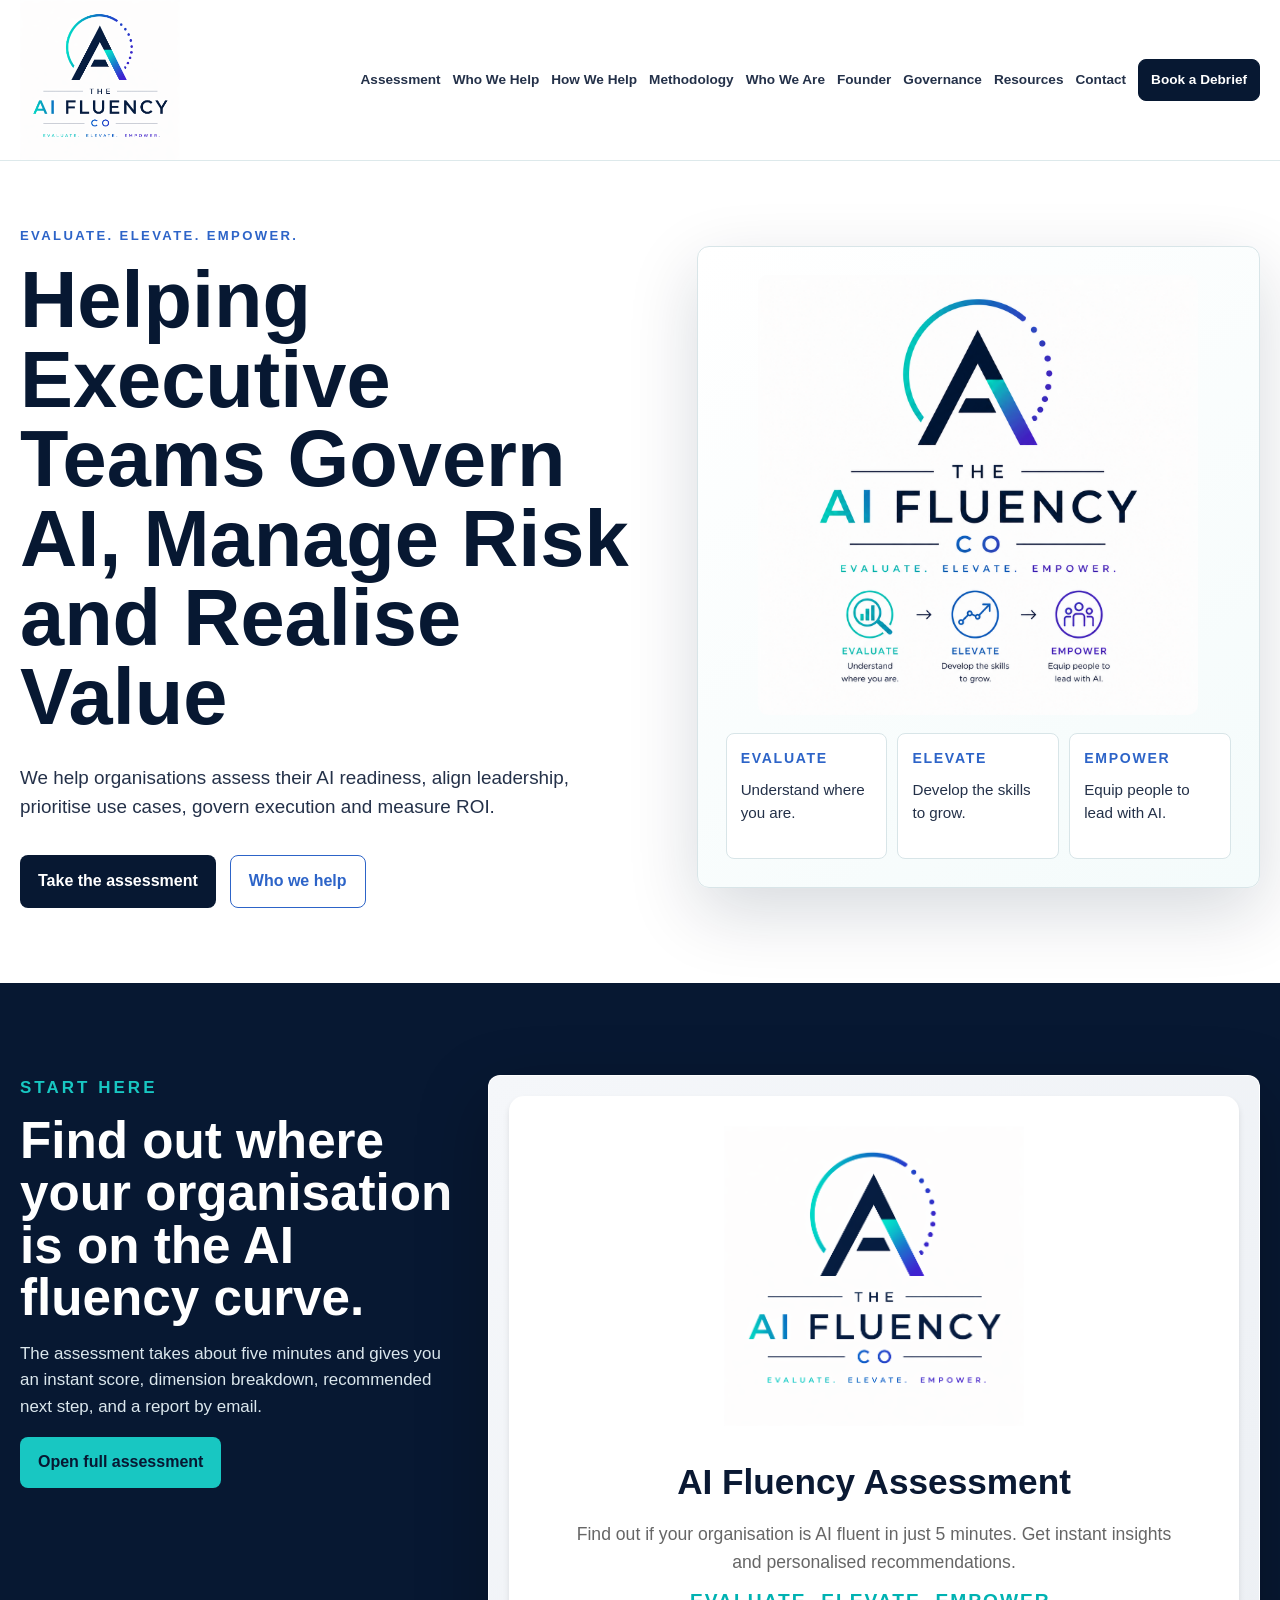
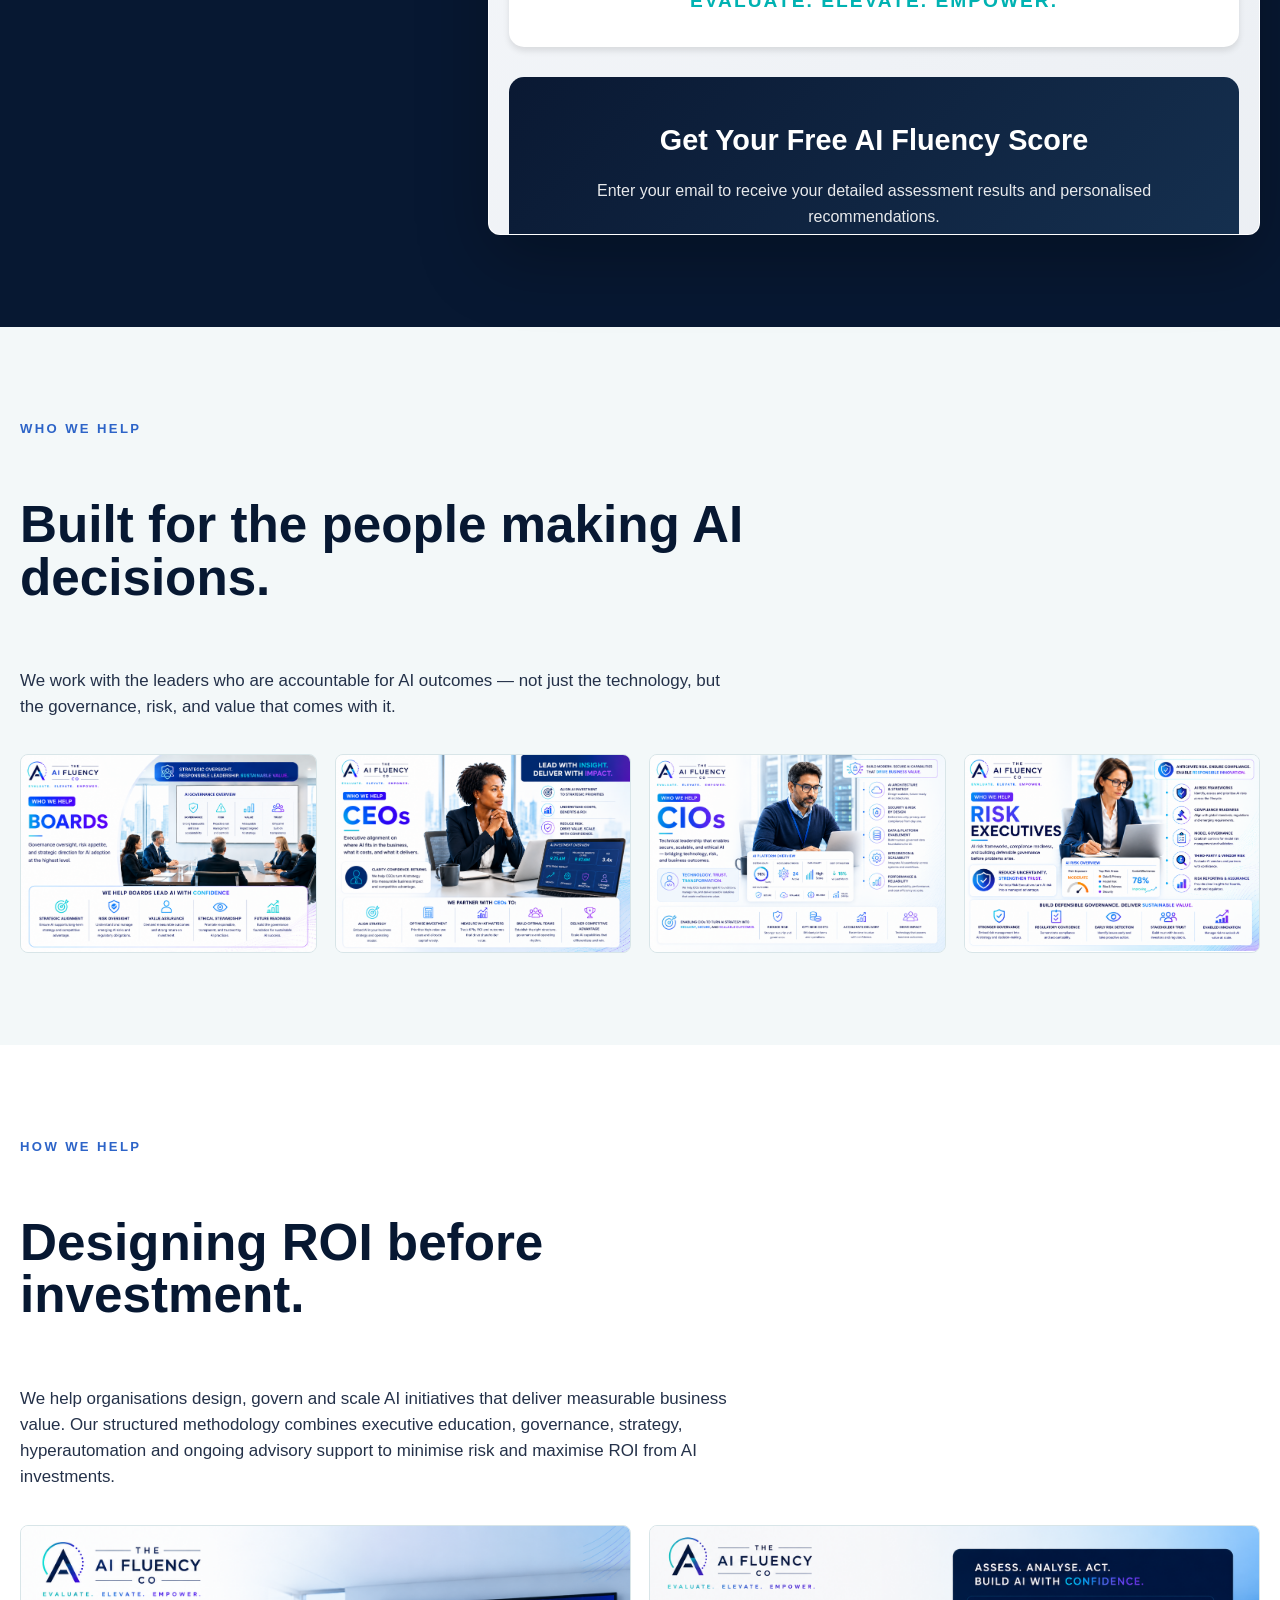
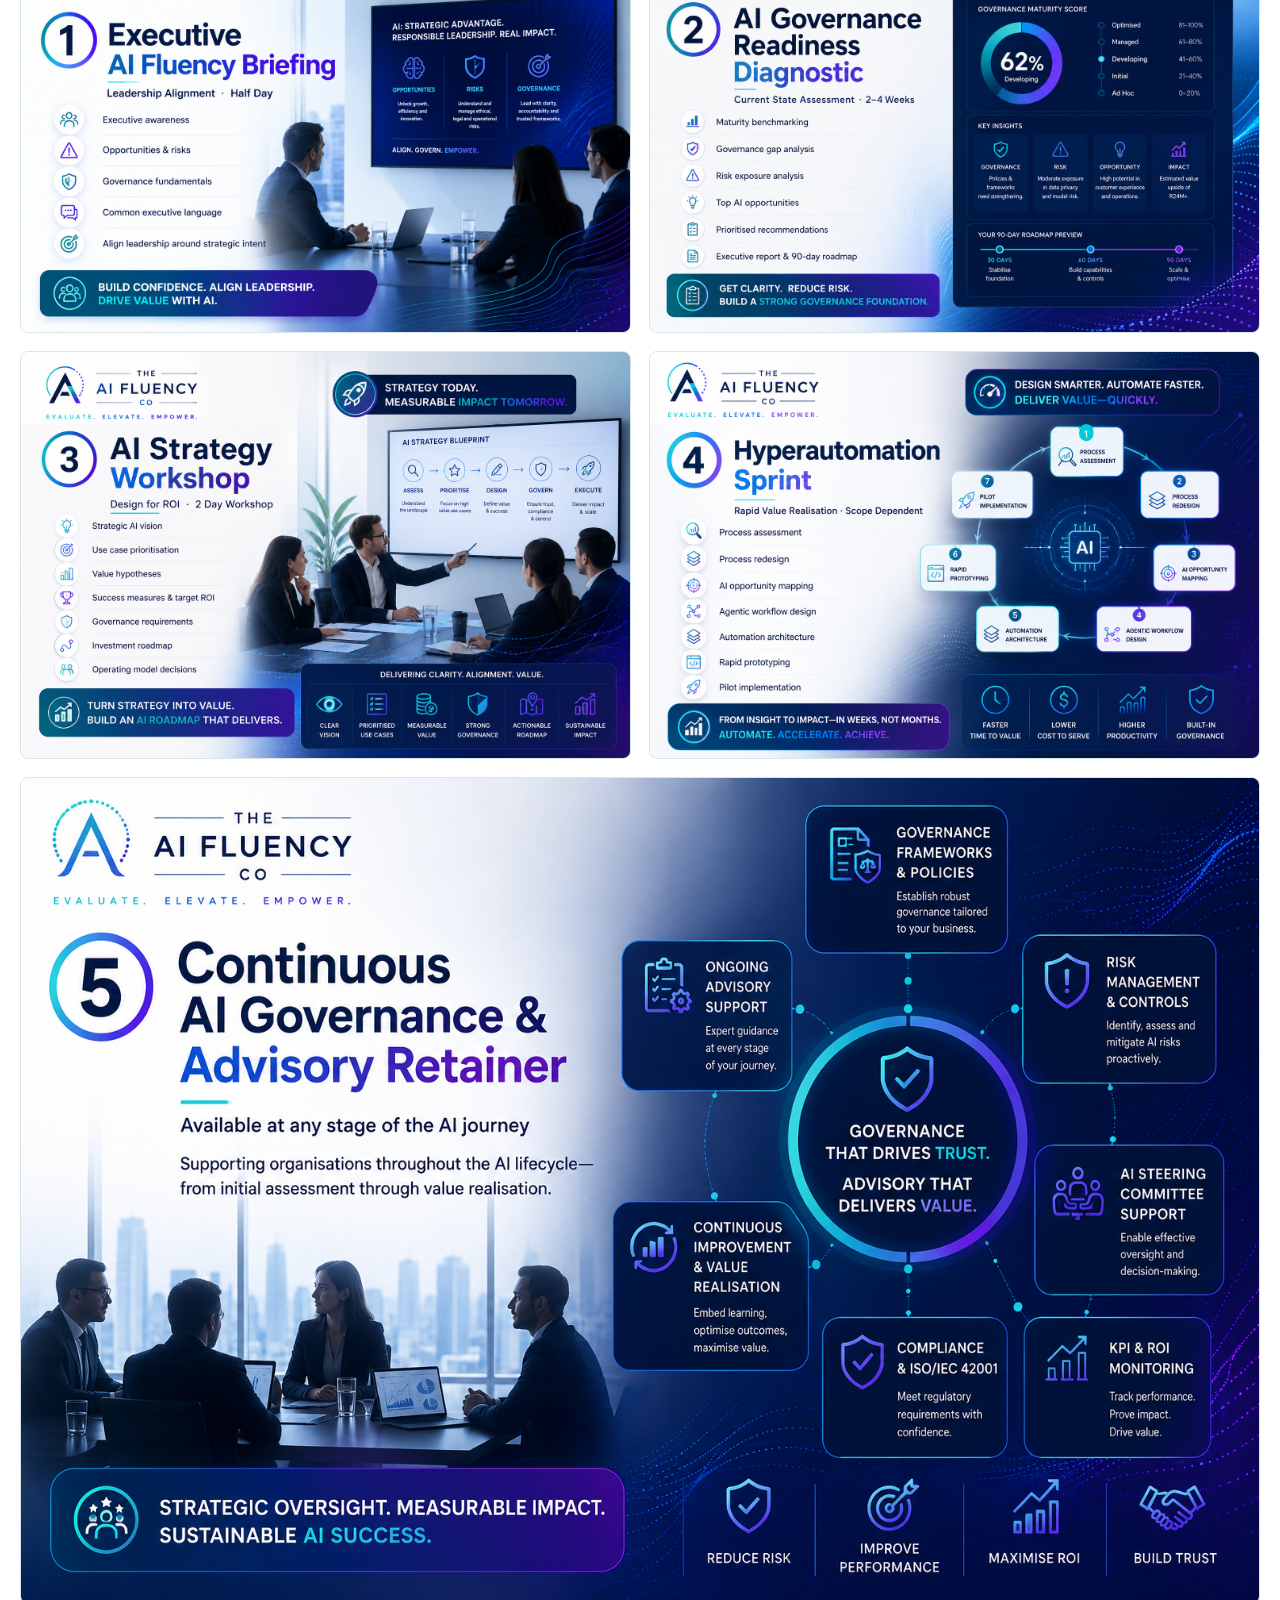
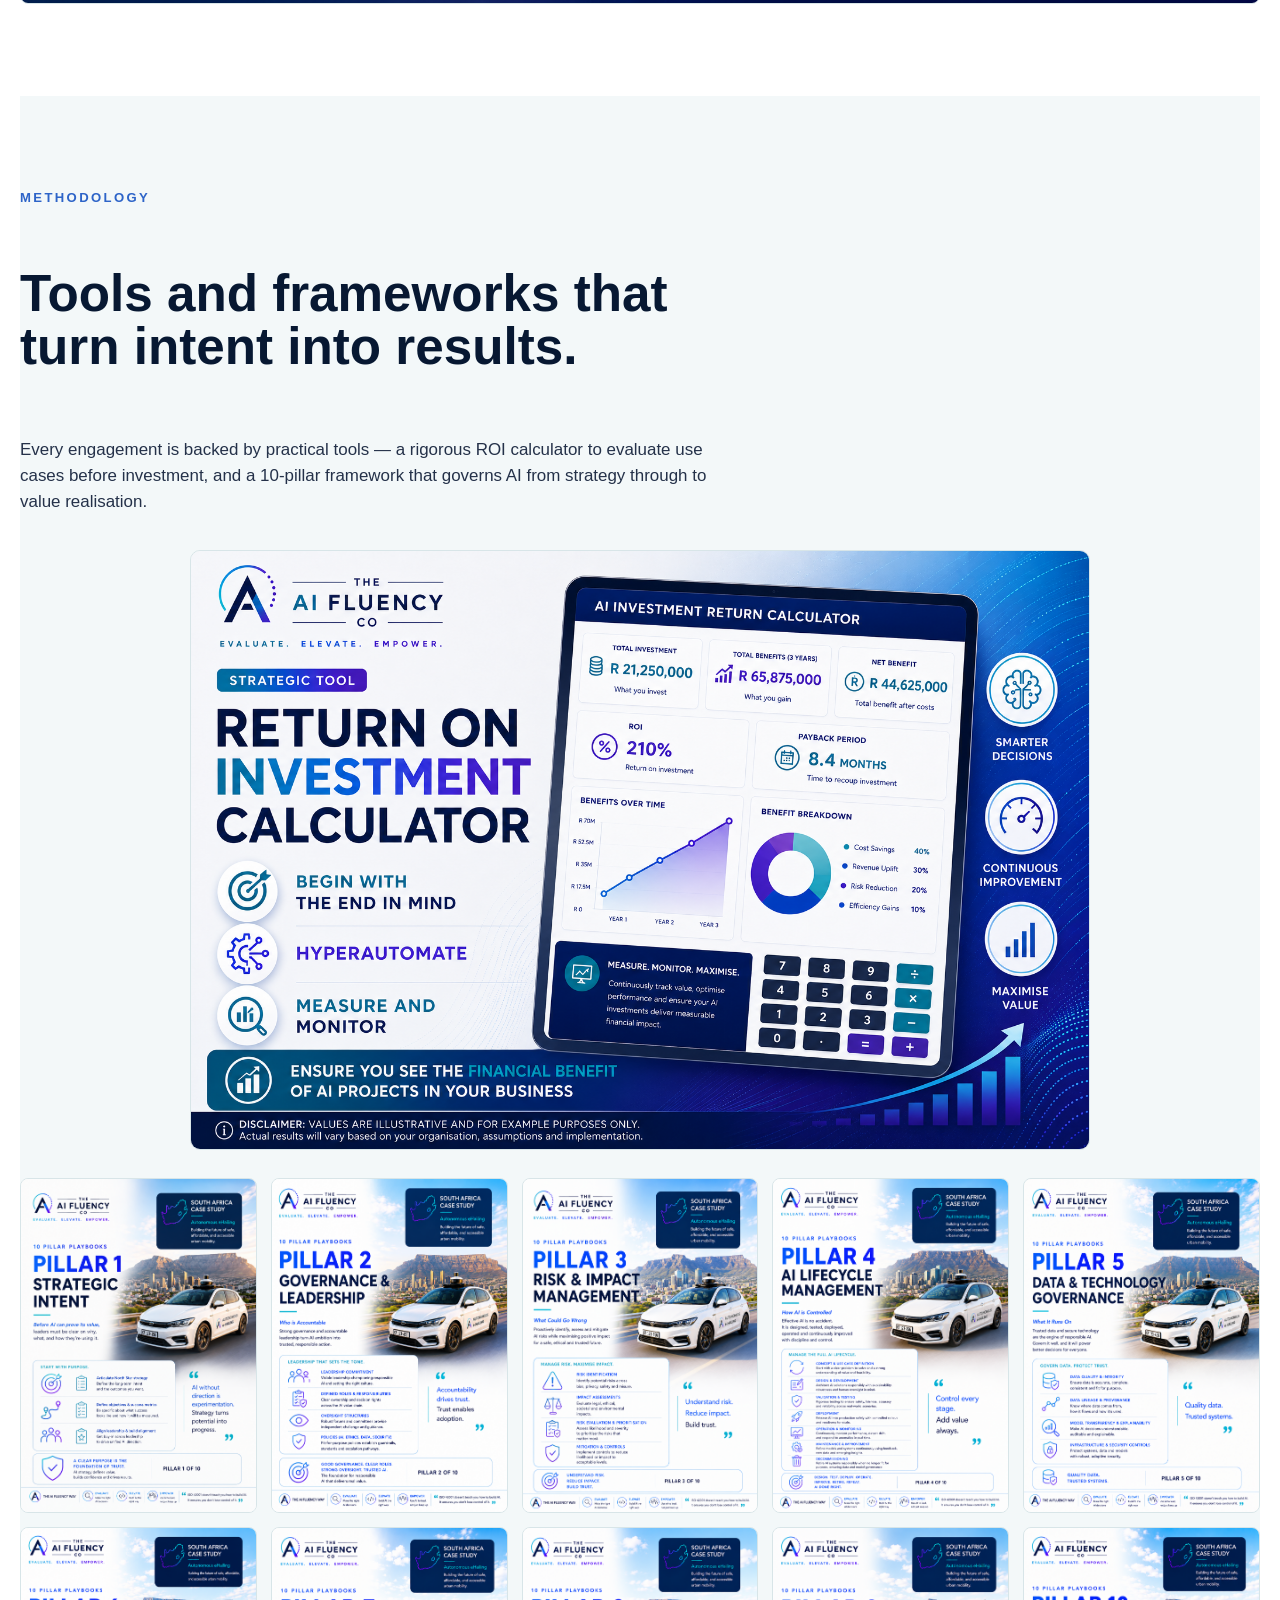
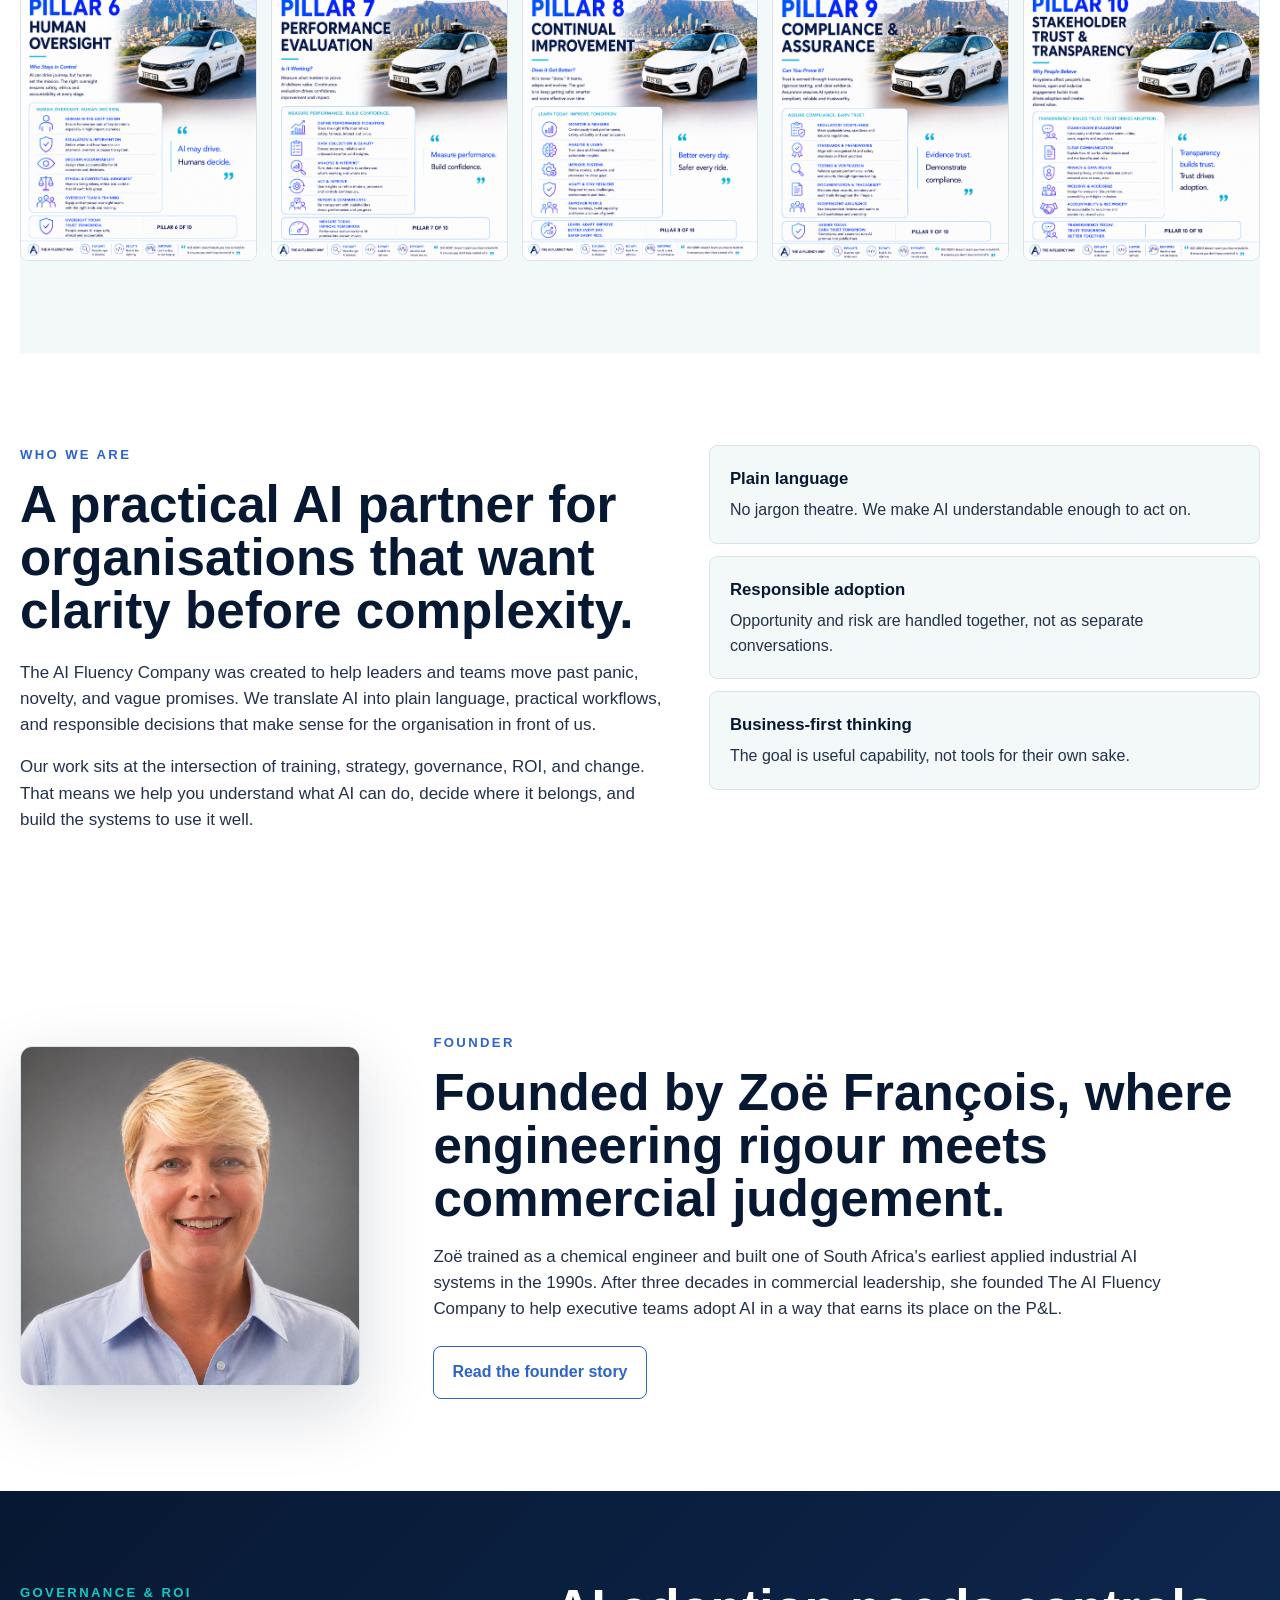
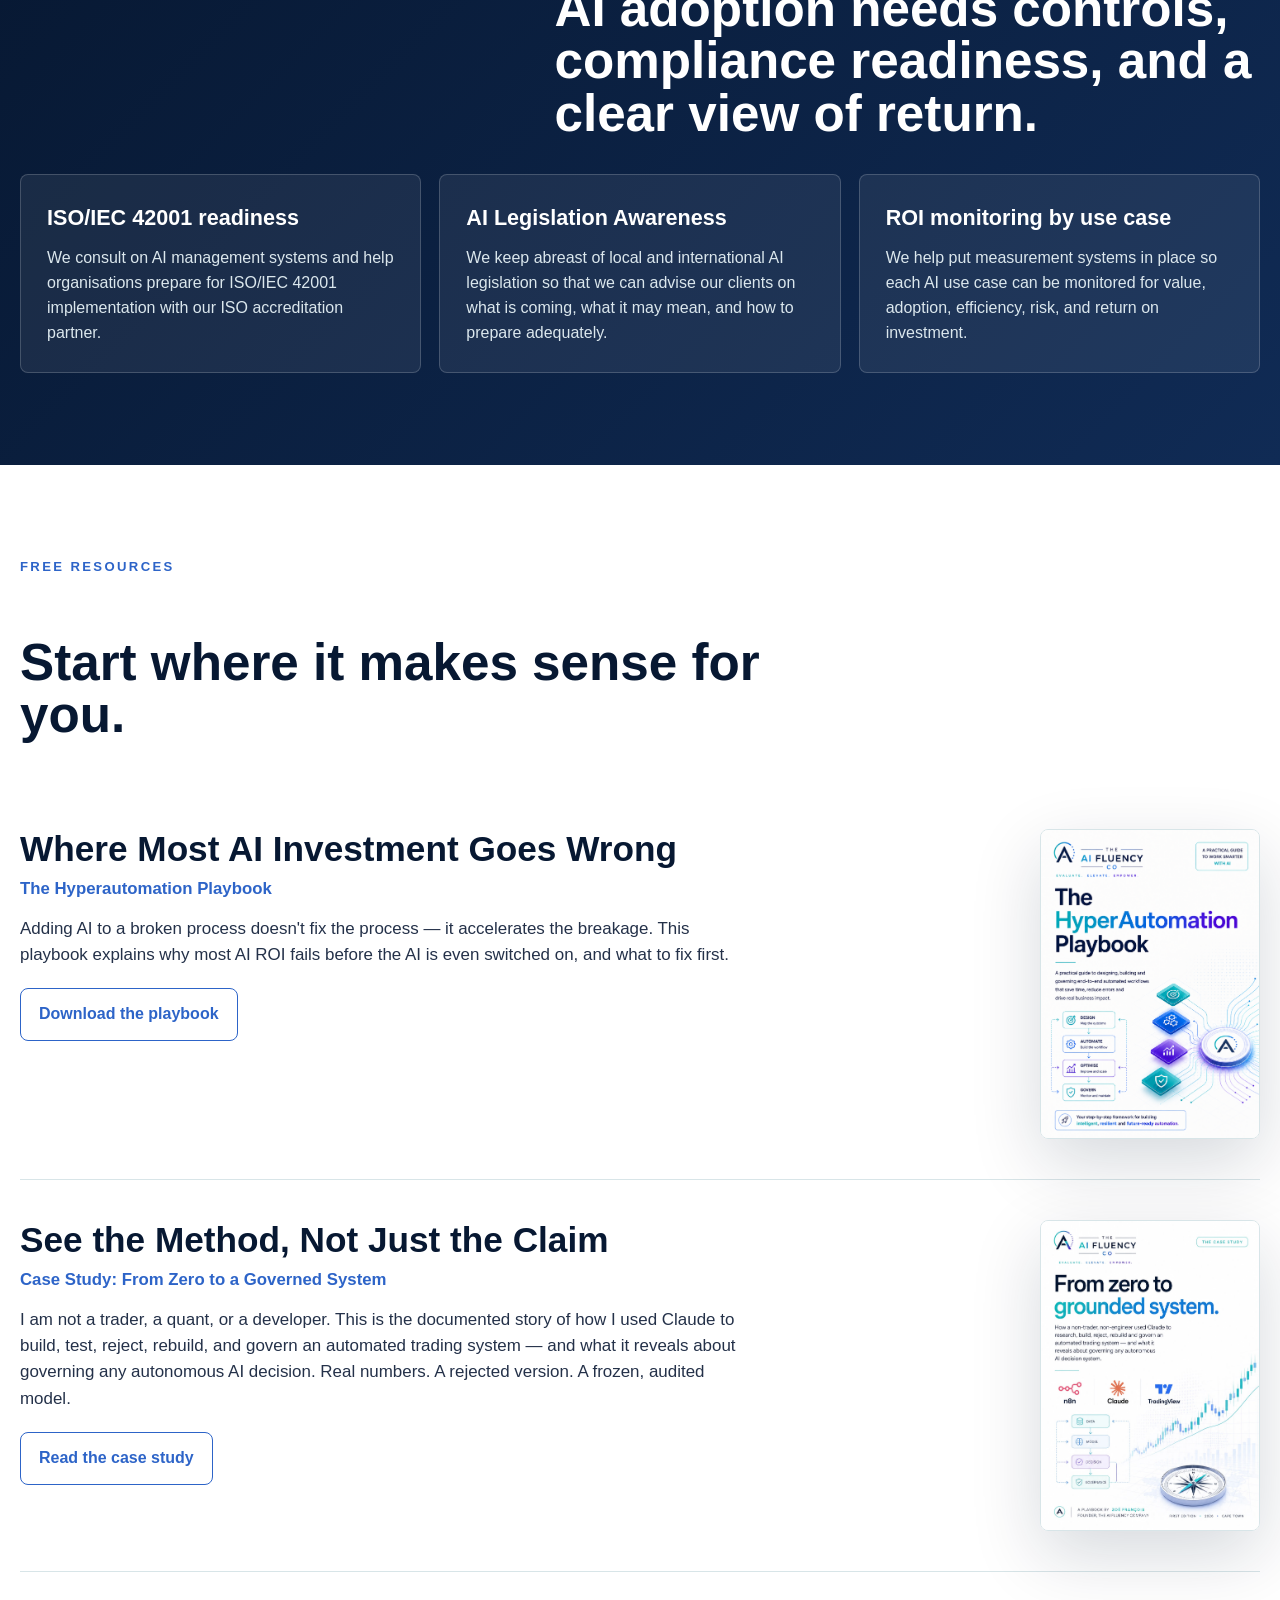
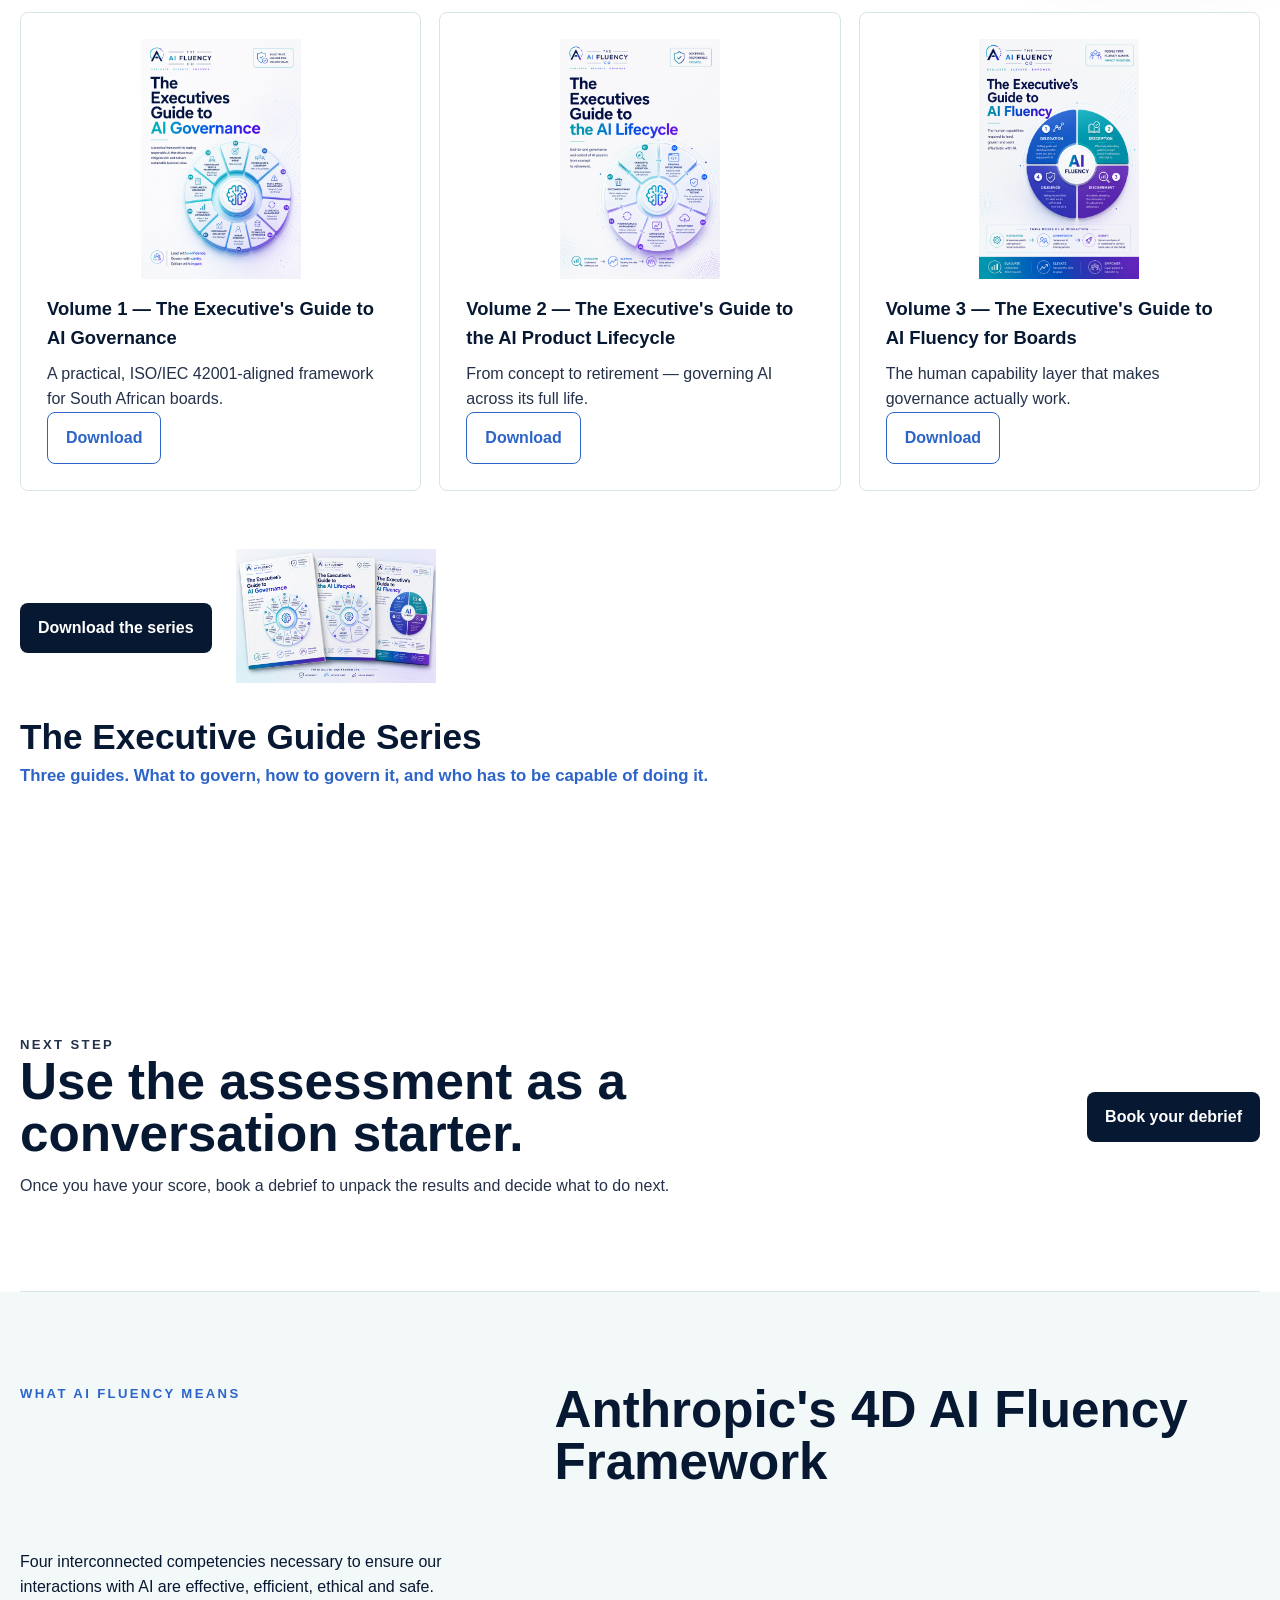
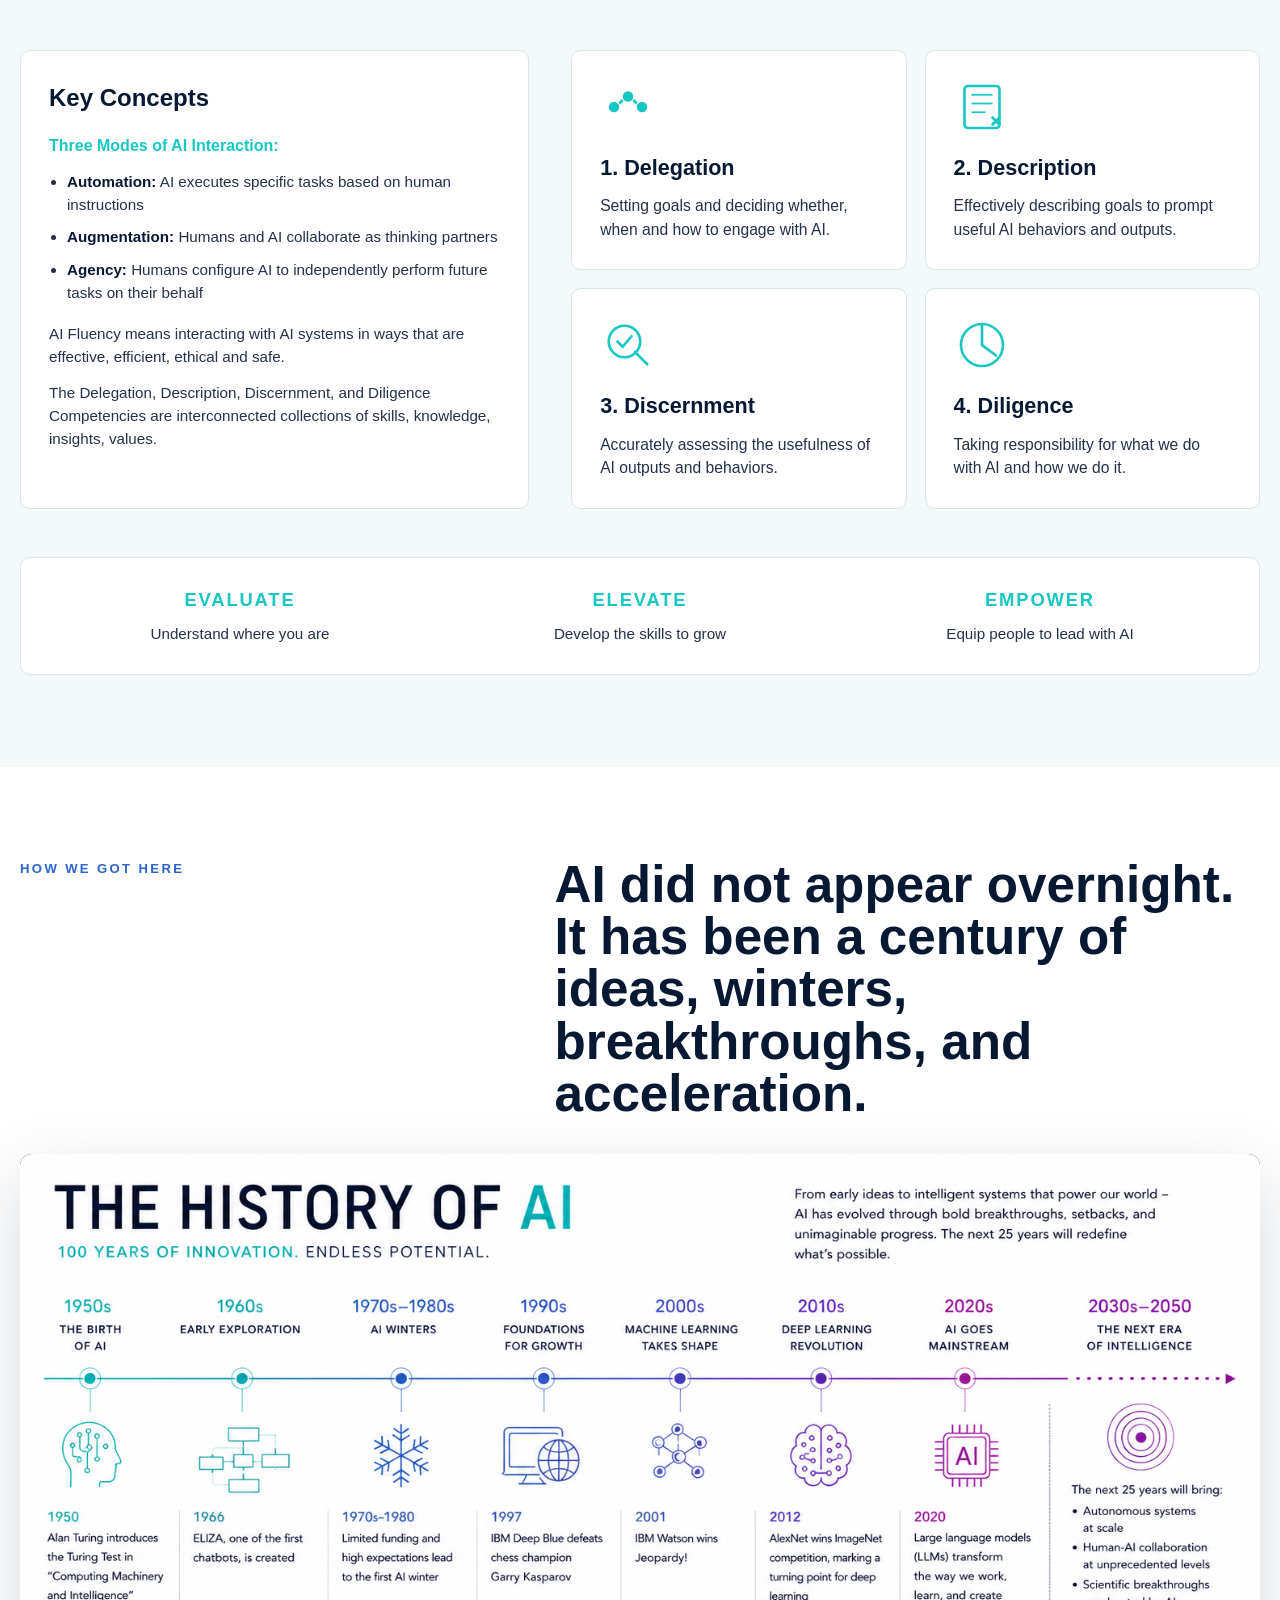
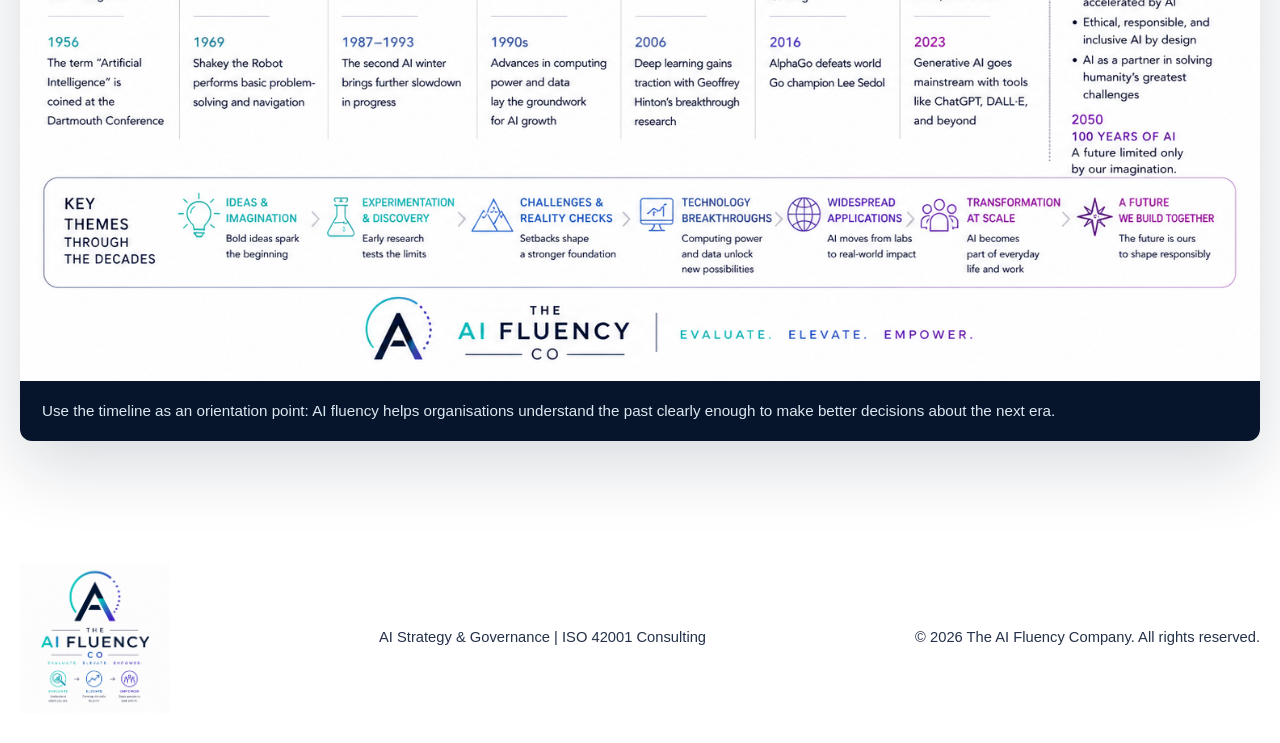
==== commit c8055d5b: "Add files via upload" ====
--- a/index.html
+++ b/index.html
@@ -94,7 +94,7 @@
         <a href="#founder">Founder</a>
         <a href="#governance">Governance</a>
         <a href="#guides">Resources</a>
-        <a href="#contact">Contact</a>
+        <a href="contact.html">Contact</a>
         <a class="nav-cta" href="https://calendly.com/zoefrancois123/30min">Book a Debrief</a>
       </div>
     </nav>
@@ -113,19 +113,19 @@
         </div>
       </div>
       <div class="hero-panel" aria-label="AI Fluency framework">
-        <img src="assets/ai-fluency-logo-full.png" alt="The AI Fluency Company framework: evaluate, understand, elevate">
+        <img src="assets/ai-fluency-logo-full.png" alt="The AI Fluency Company framework: evaluate, understand, elevate, empower">
         <div class="signal-grid">
           <div>
             <strong>Evaluate</strong>
-            <span>Know your current maturity.</span>
-          </div>
-          <div>
-            <strong>Understand</strong>
-            <span>Spot the useful opportunities.</span>
+            <span>Understand where you are.</span>
           </div>
           <div>
             <strong>Elevate</strong>
-            <span>Build capability responsibly.</span>
+            <span>Develop the skills to grow.</span>
+          </div>
+          <div>
+            <strong>Empower</strong>
+            <span>Equip people to lead with AI.</span>
           </div>
         </div>
       </div>
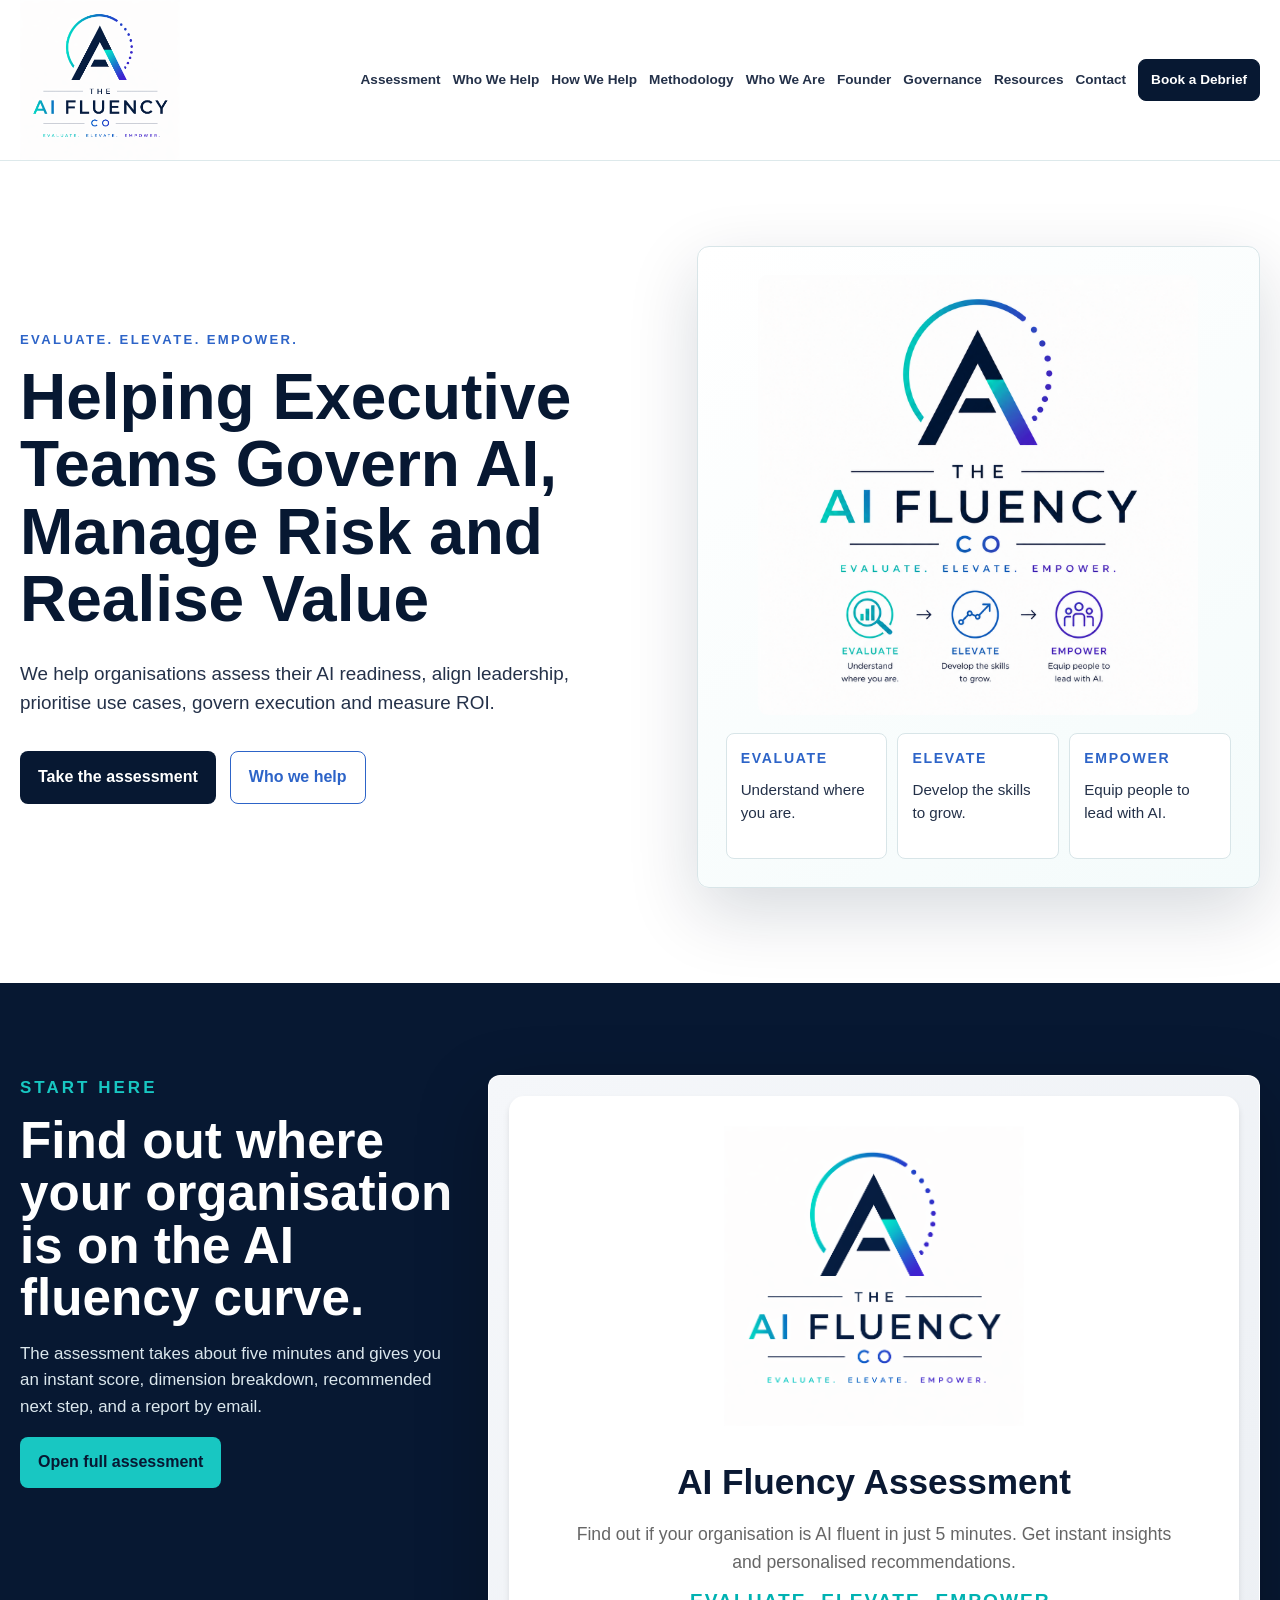
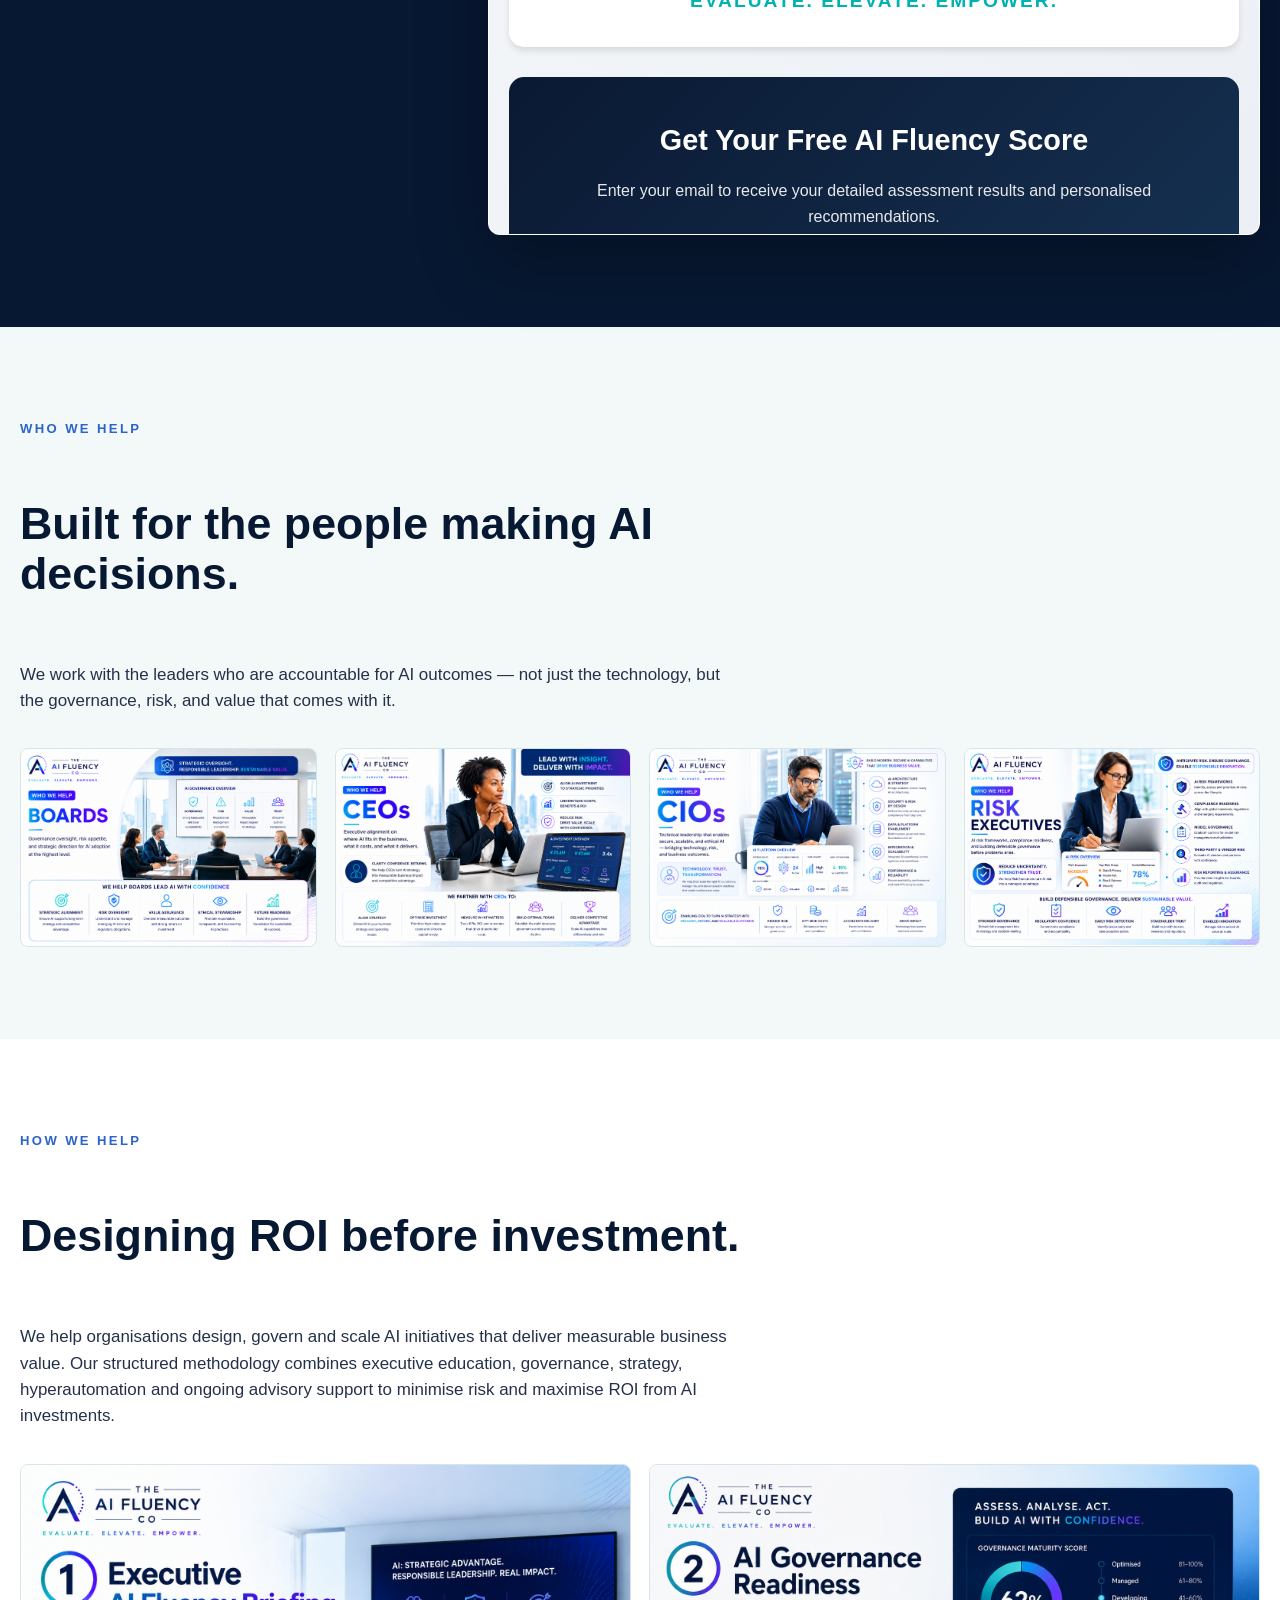
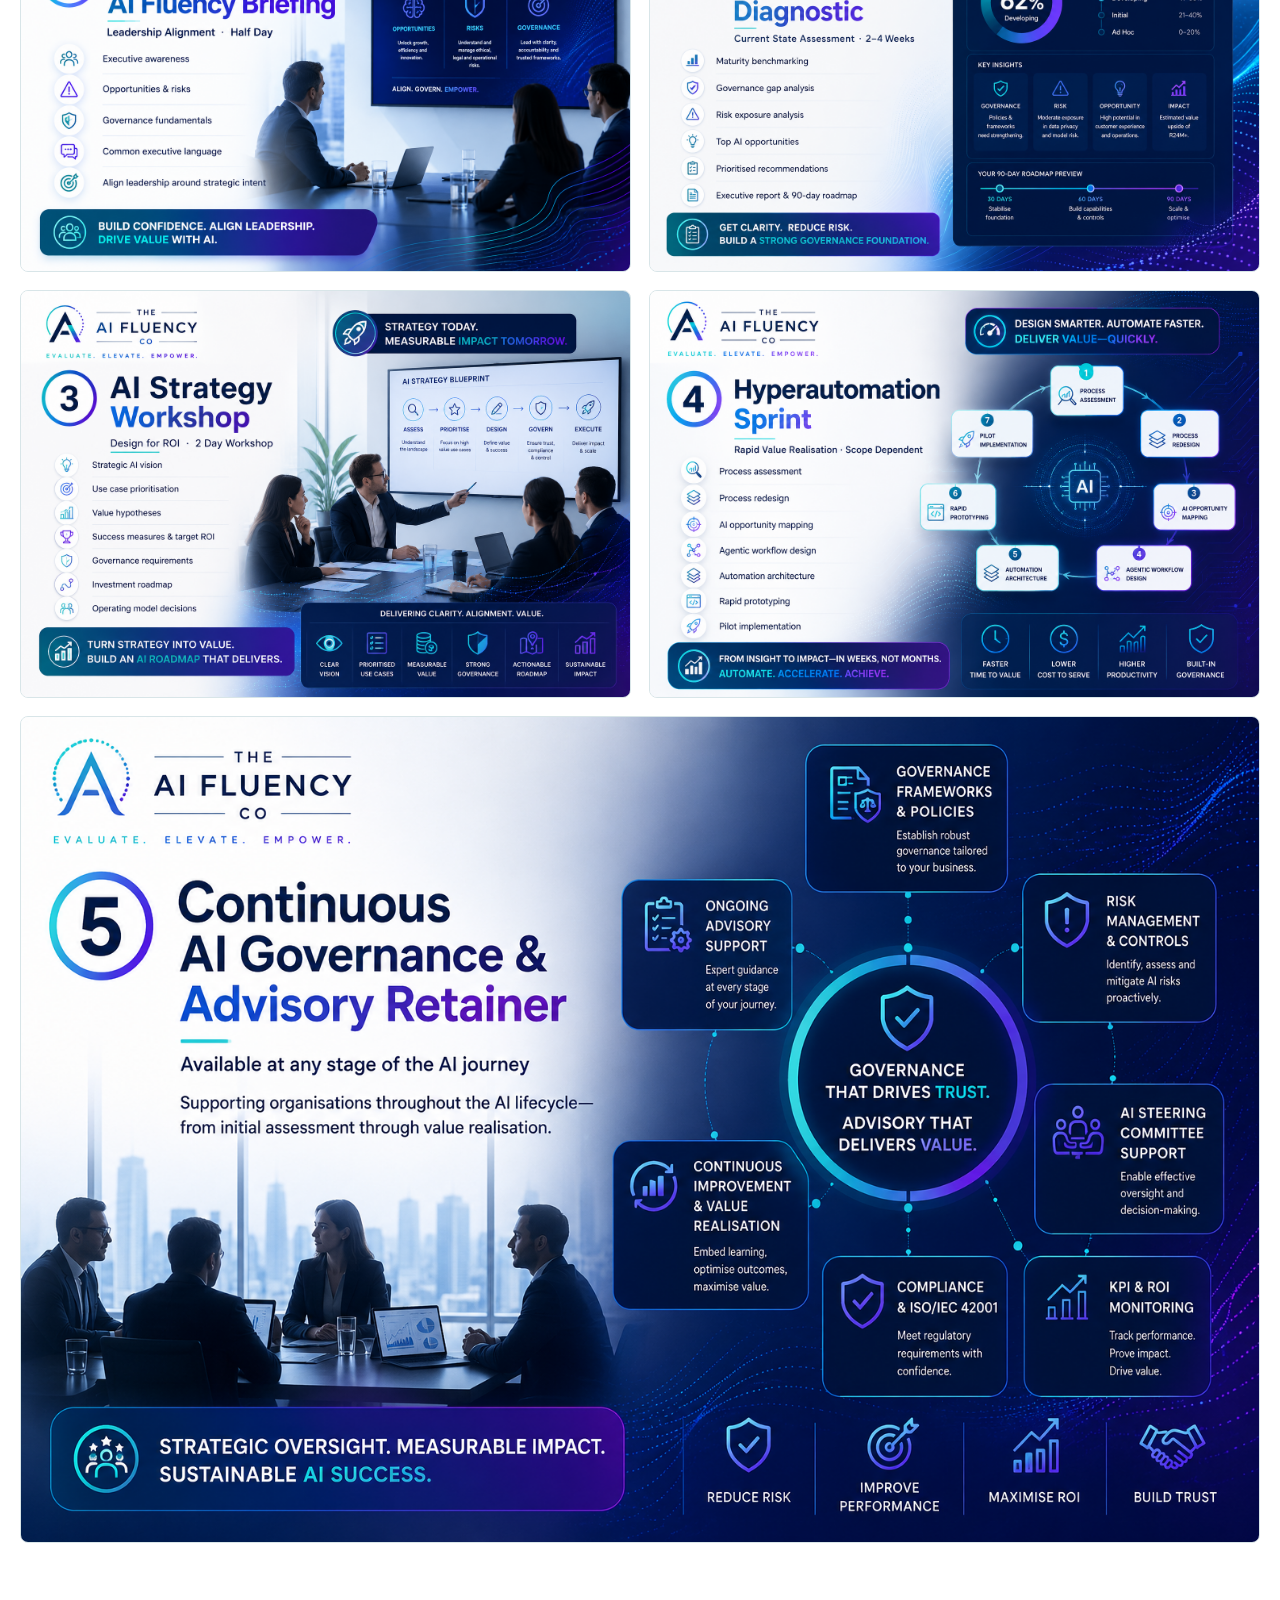
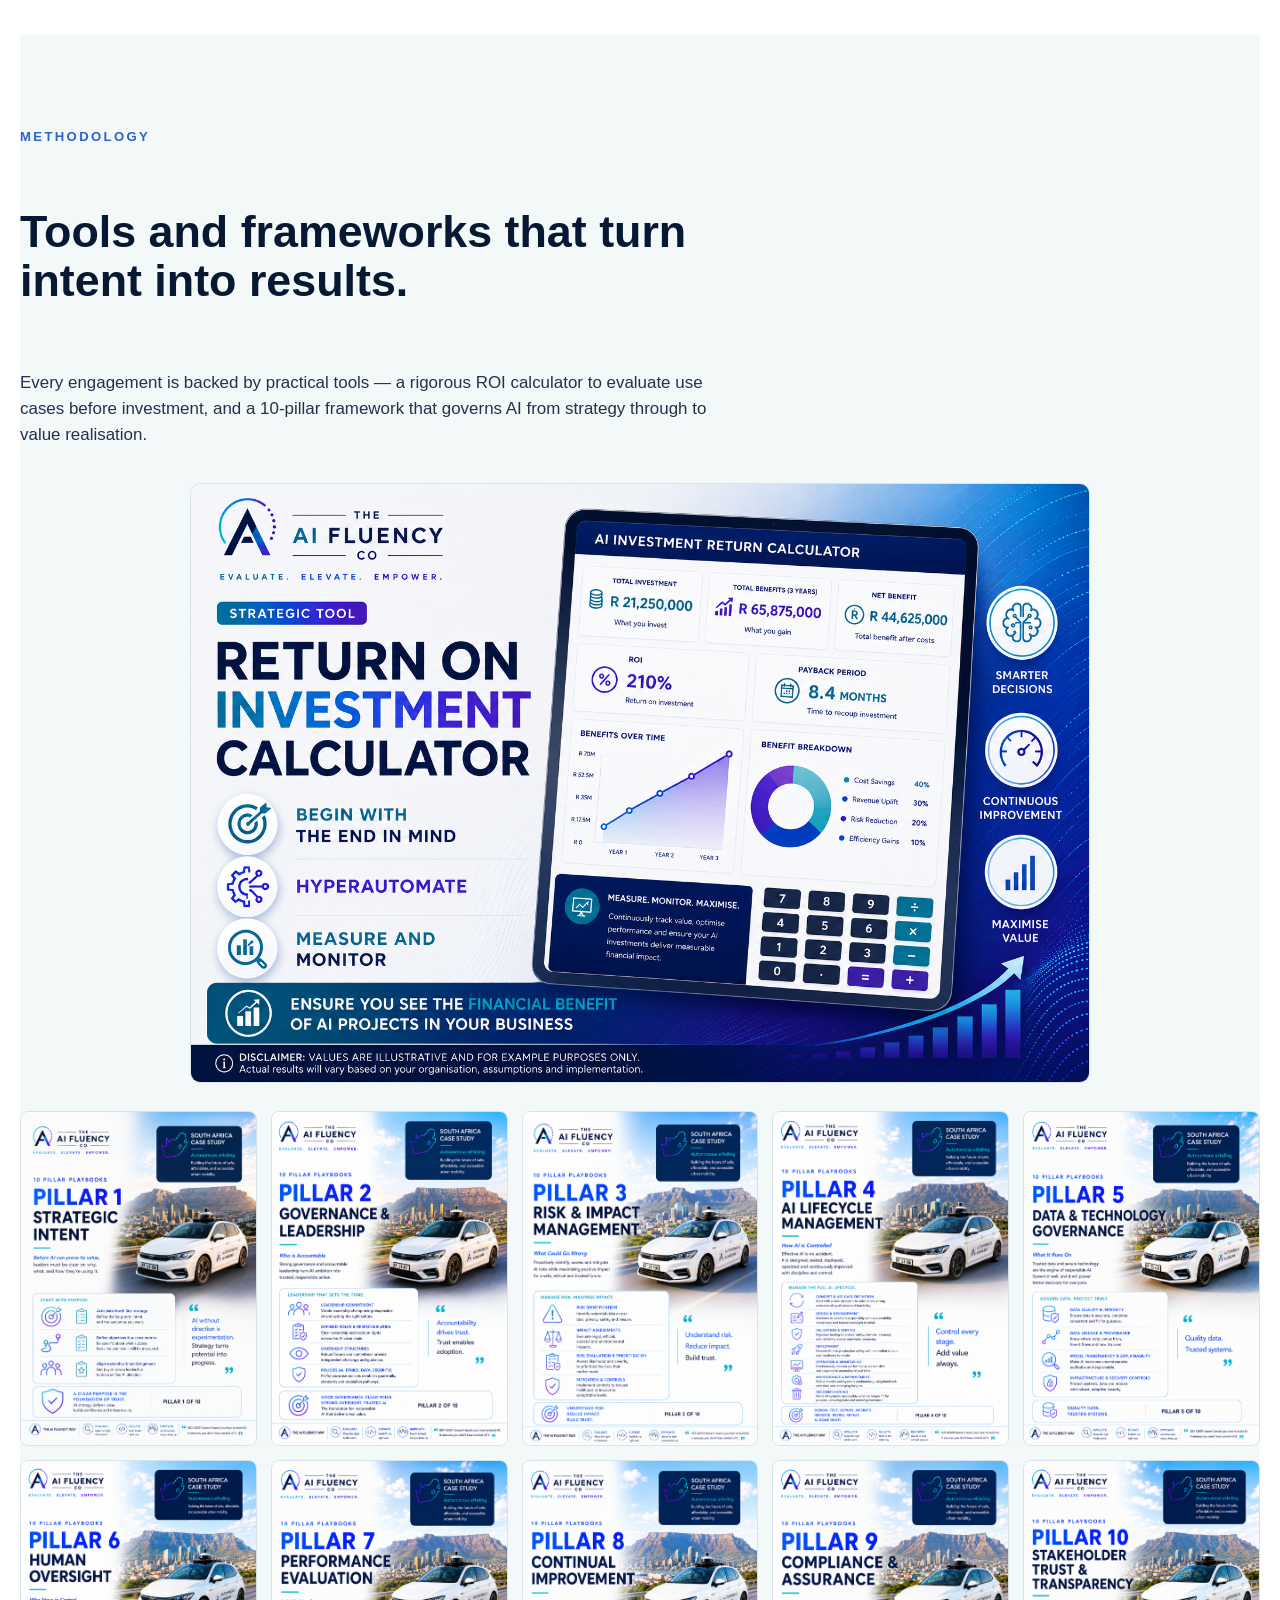
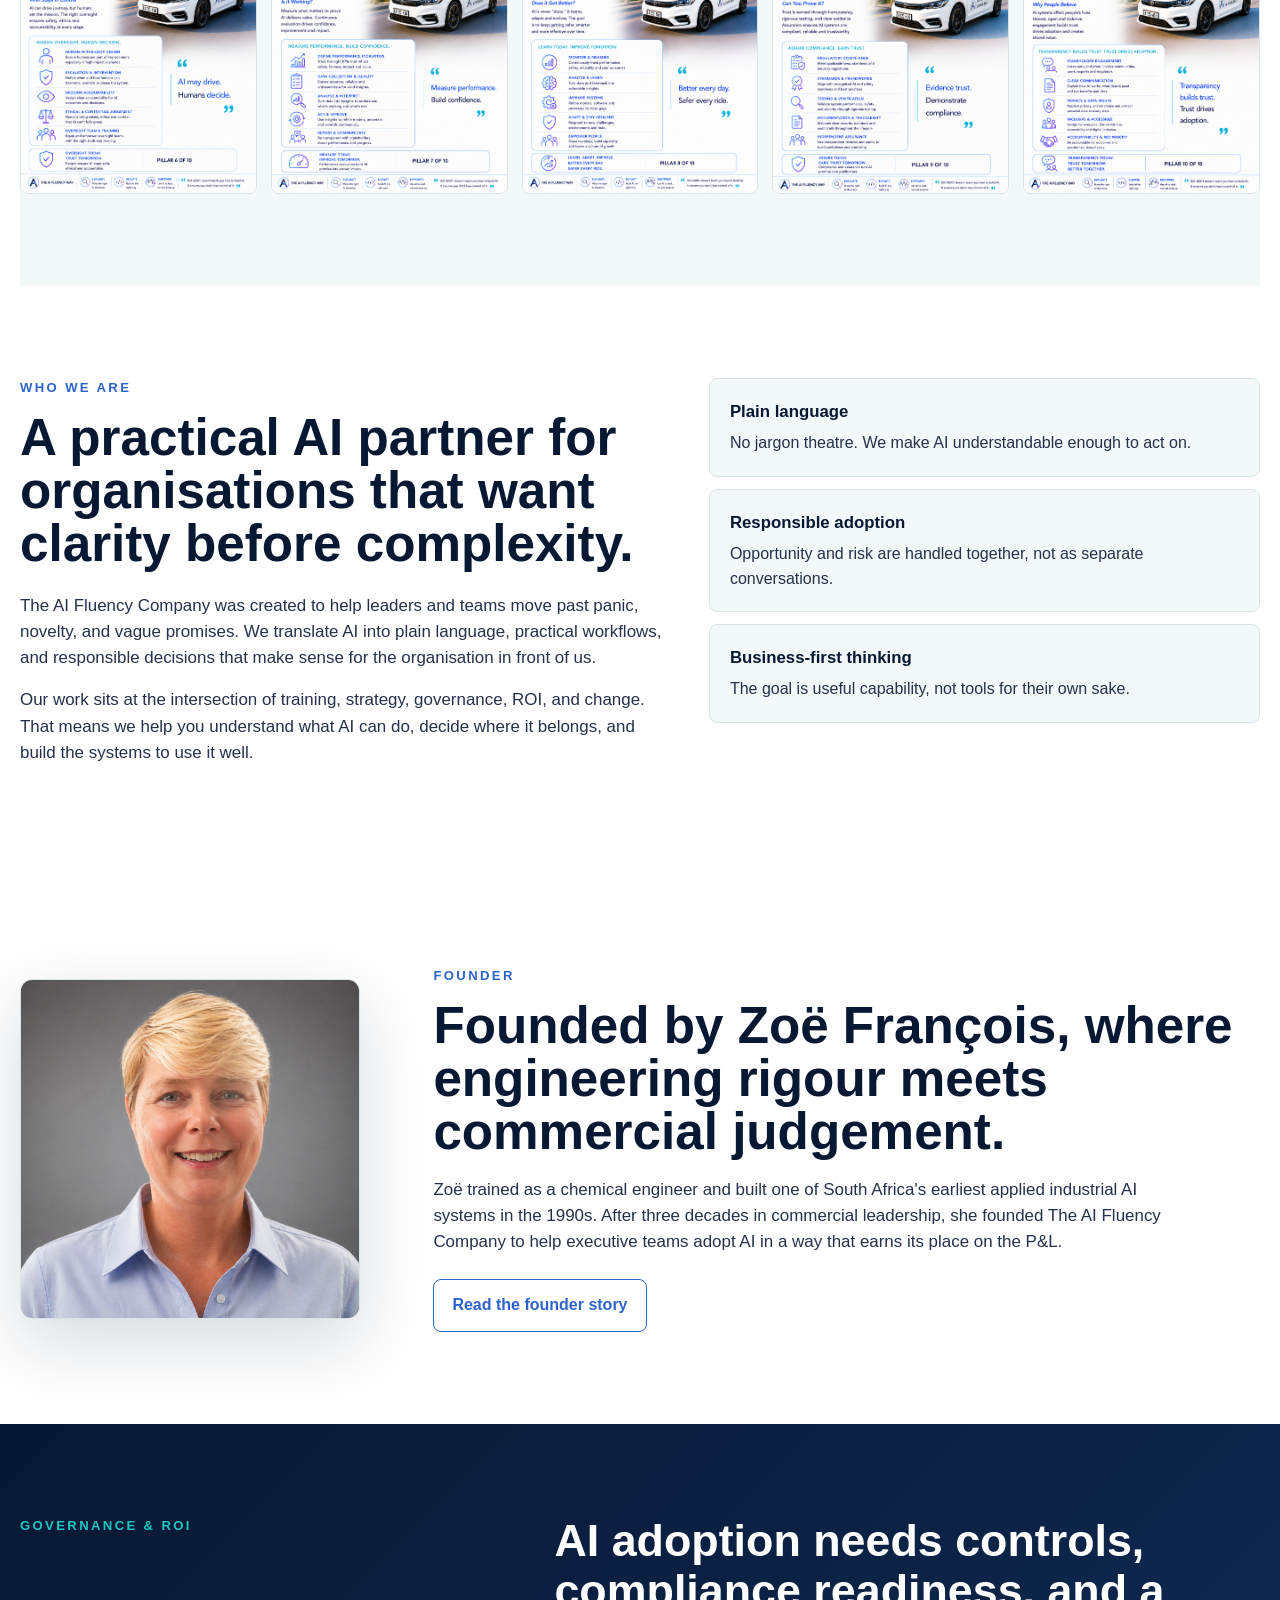
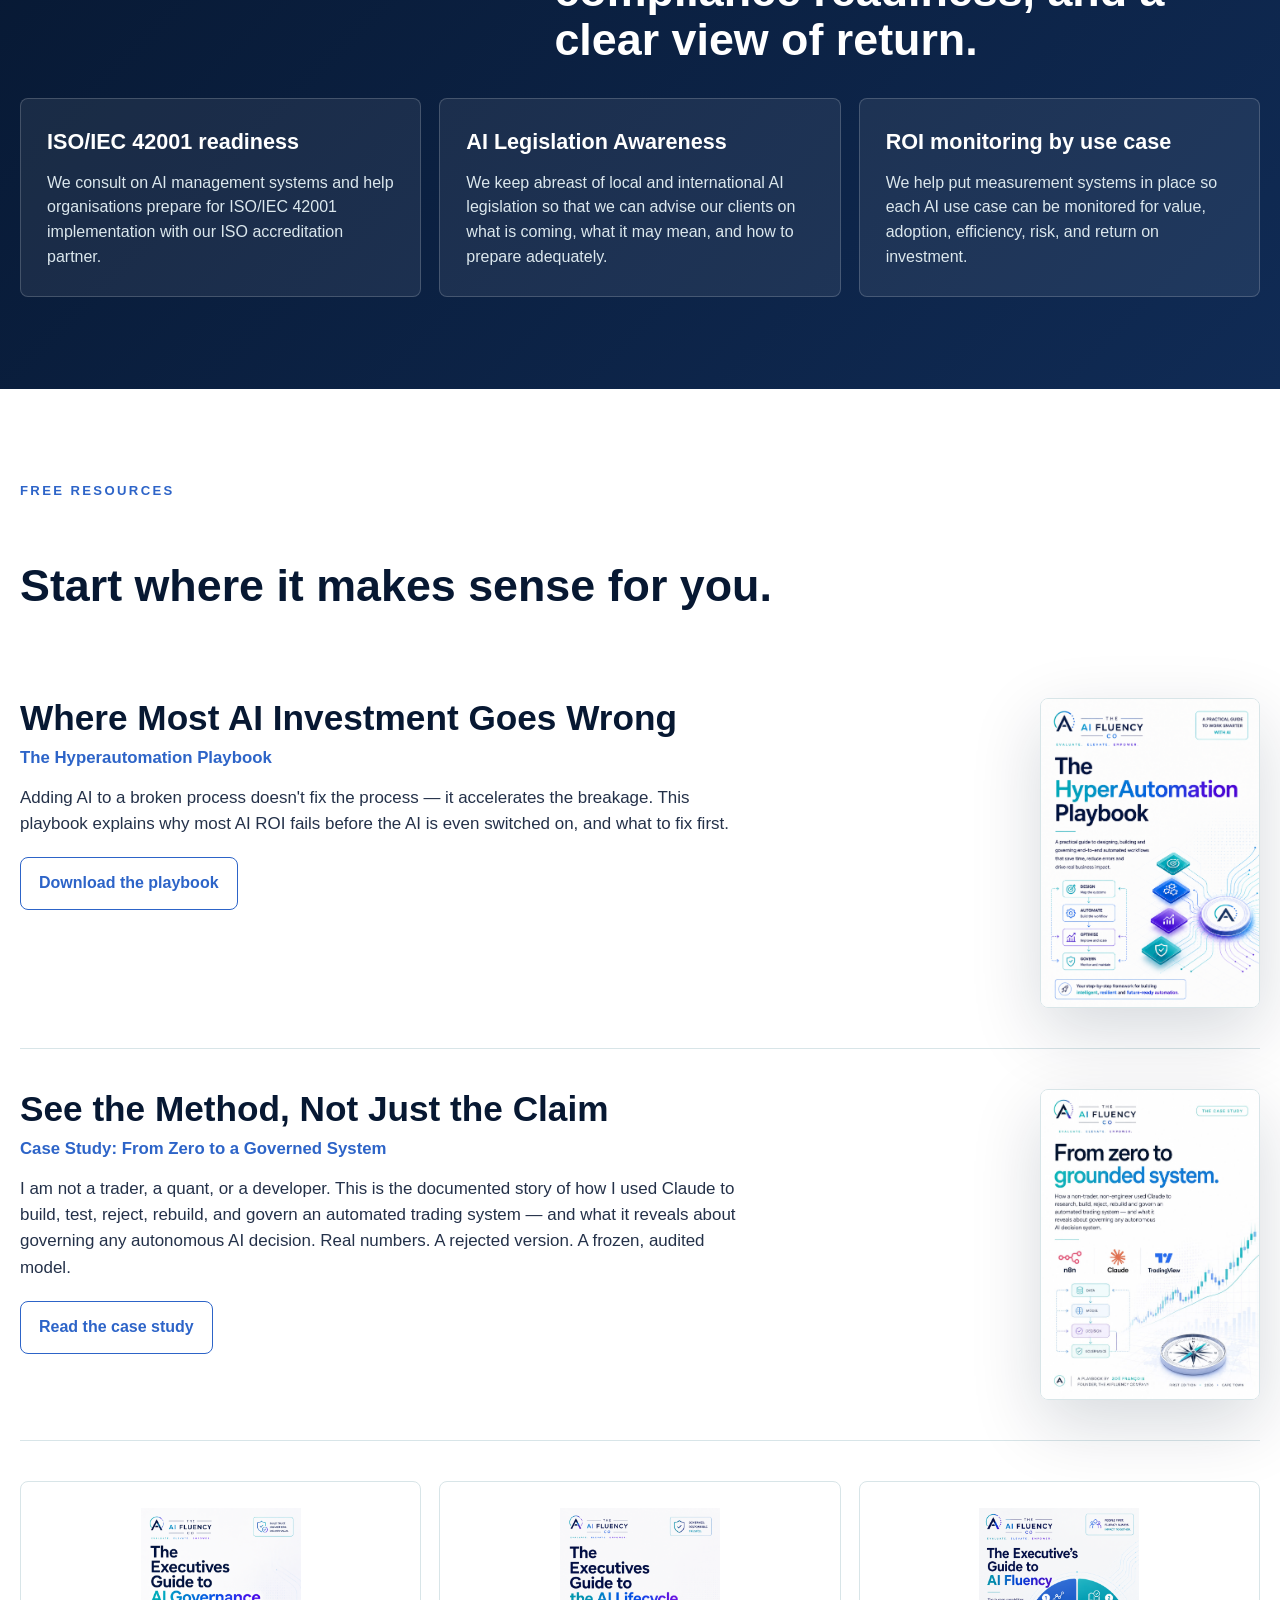
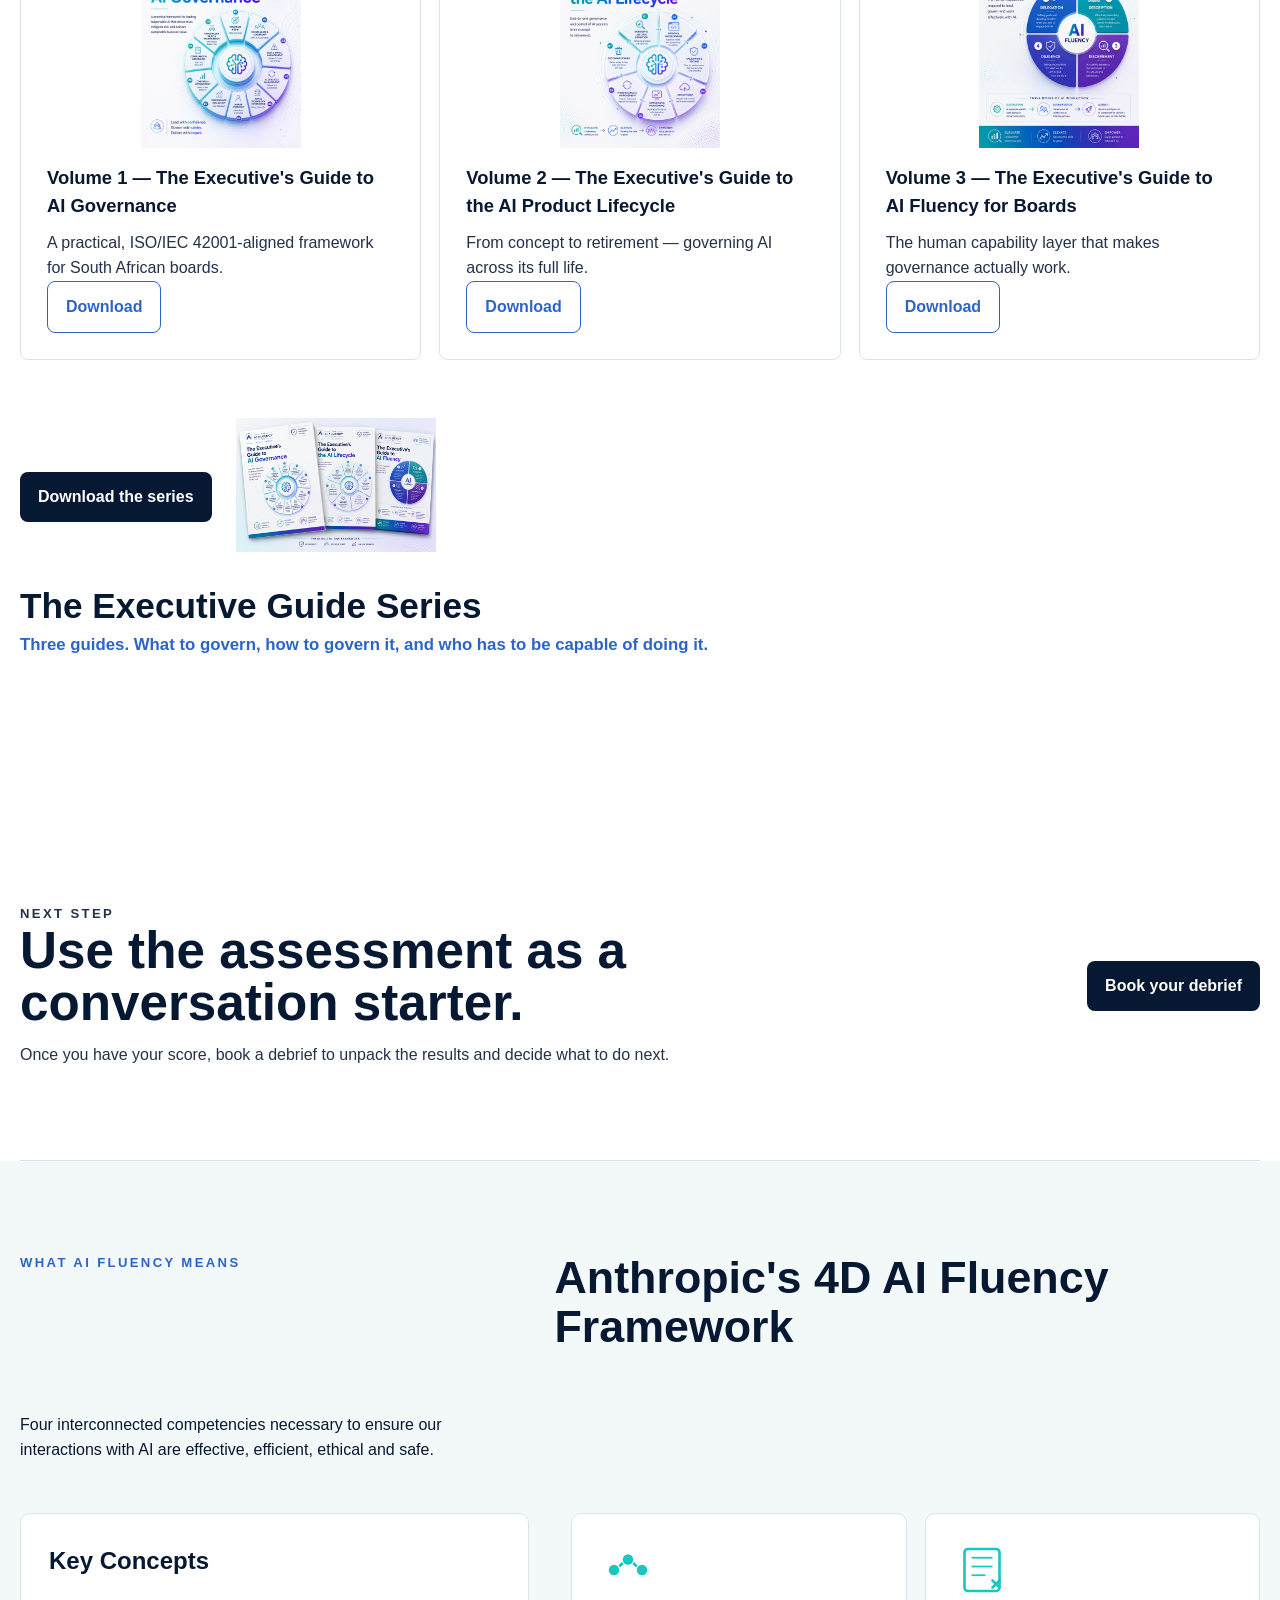
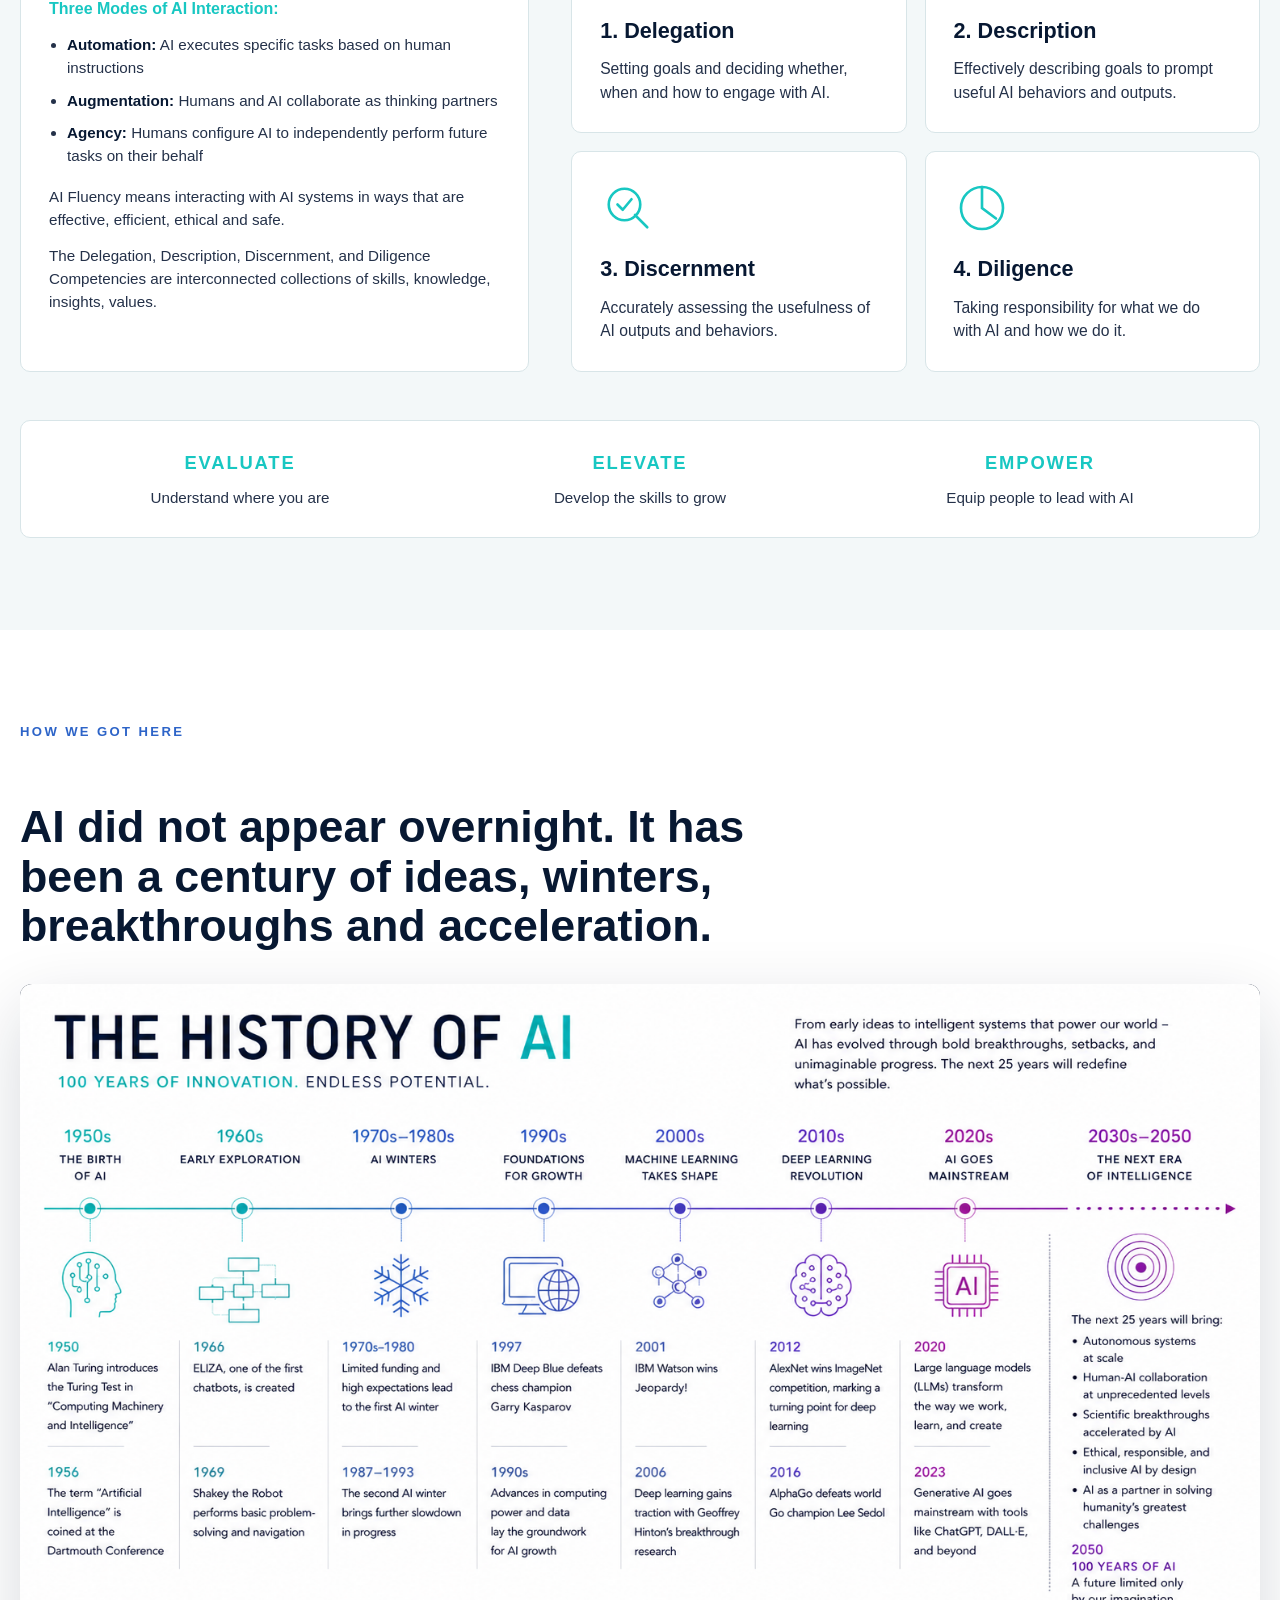
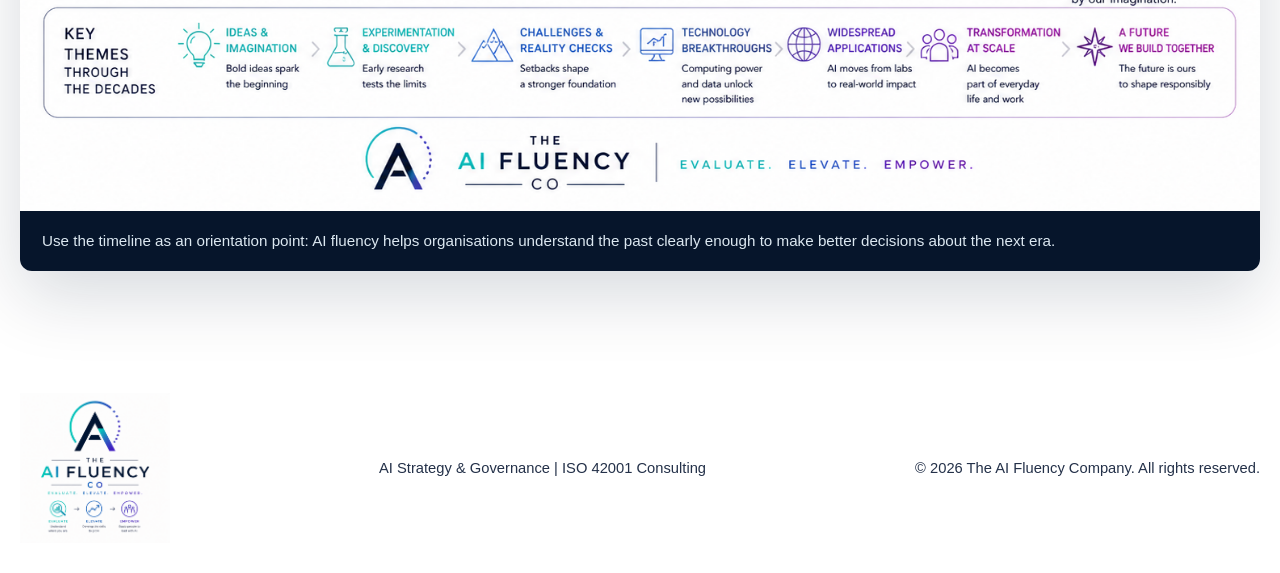
==== commit 7b7c8bc1: "Add files via upload" ====
--- a/index.html
+++ b/index.html
@@ -445,9 +445,9 @@
 
     <!-- 12. AI HISTORY -->
     <section class="section history" id="history" aria-labelledby="history-title">
-      <div class="section-heading">
+      <div class="section-heading compact">
         <p class="eyebrow">How we got here</p>
-        <h2 id="history-title">AI did not appear overnight. It has been a century of ideas, winters, breakthroughs, and acceleration.</h2>
+        <h2 id="history-title">AI did not appear overnight. It has been a century of ideas, winters, breakthroughs and acceleration.</h2>
       </div>
       <figure class="history-figure">
         <img src="assets/ai-history-timeline.png" alt="Timeline graphic showing the history of AI from the 1950s through 2050">
--- a/styles.css
+++ b/styles.css
@@ -138,6 +138,7 @@
 
 .founder-hero h1 {
   max-width: 840px;
+  font-size: clamp(2.2rem, 4.5vw, 3.8rem);
 }
 
 .founder-hero-copy p:not(.eyebrow) {
@@ -228,9 +229,9 @@
   max-width: 780px;
   margin: 0;
   color: var(--ink);
-  font-size: clamp(2.7rem, 6.2vw, 5.9rem);
+  font-size: clamp(2.4rem, 5vw, 4.5rem);
   font-weight: 760;
-  line-height: 1;
+  line-height: 1.05;
   letter-spacing: 0;
 }
 
@@ -362,8 +363,8 @@
 .section-heading h2 {
   margin: 0;
   color: var(--ink);
-  font-size: clamp(2rem, 4vw, 4rem);
-  line-height: 1.02;
+  font-size: clamp(1.8rem, 3.5vw, 3.2rem);
+  line-height: 1.1;
   letter-spacing: 0;
 }
 
@@ -438,11 +439,13 @@
 
 .founder-quote {
   margin: 28px 0 0;
-  padding: 30px;
+  padding: 30px 30px 50px;
   border-left: 5px solid var(--teal);
   border-radius: 10px;
   background: var(--ink);
   color: var(--white);
+  overflow: visible;
+  min-height: fit-content;
 }
 
 .founder-quote p {
@@ -1283,6 +1286,10 @@
     padding-bottom: 68px;
   }
 
+  .founder-quote {
+    padding: 20px 20px 40px;
+  }
+
   .hero-actions,
   .button {
     width: 100%;
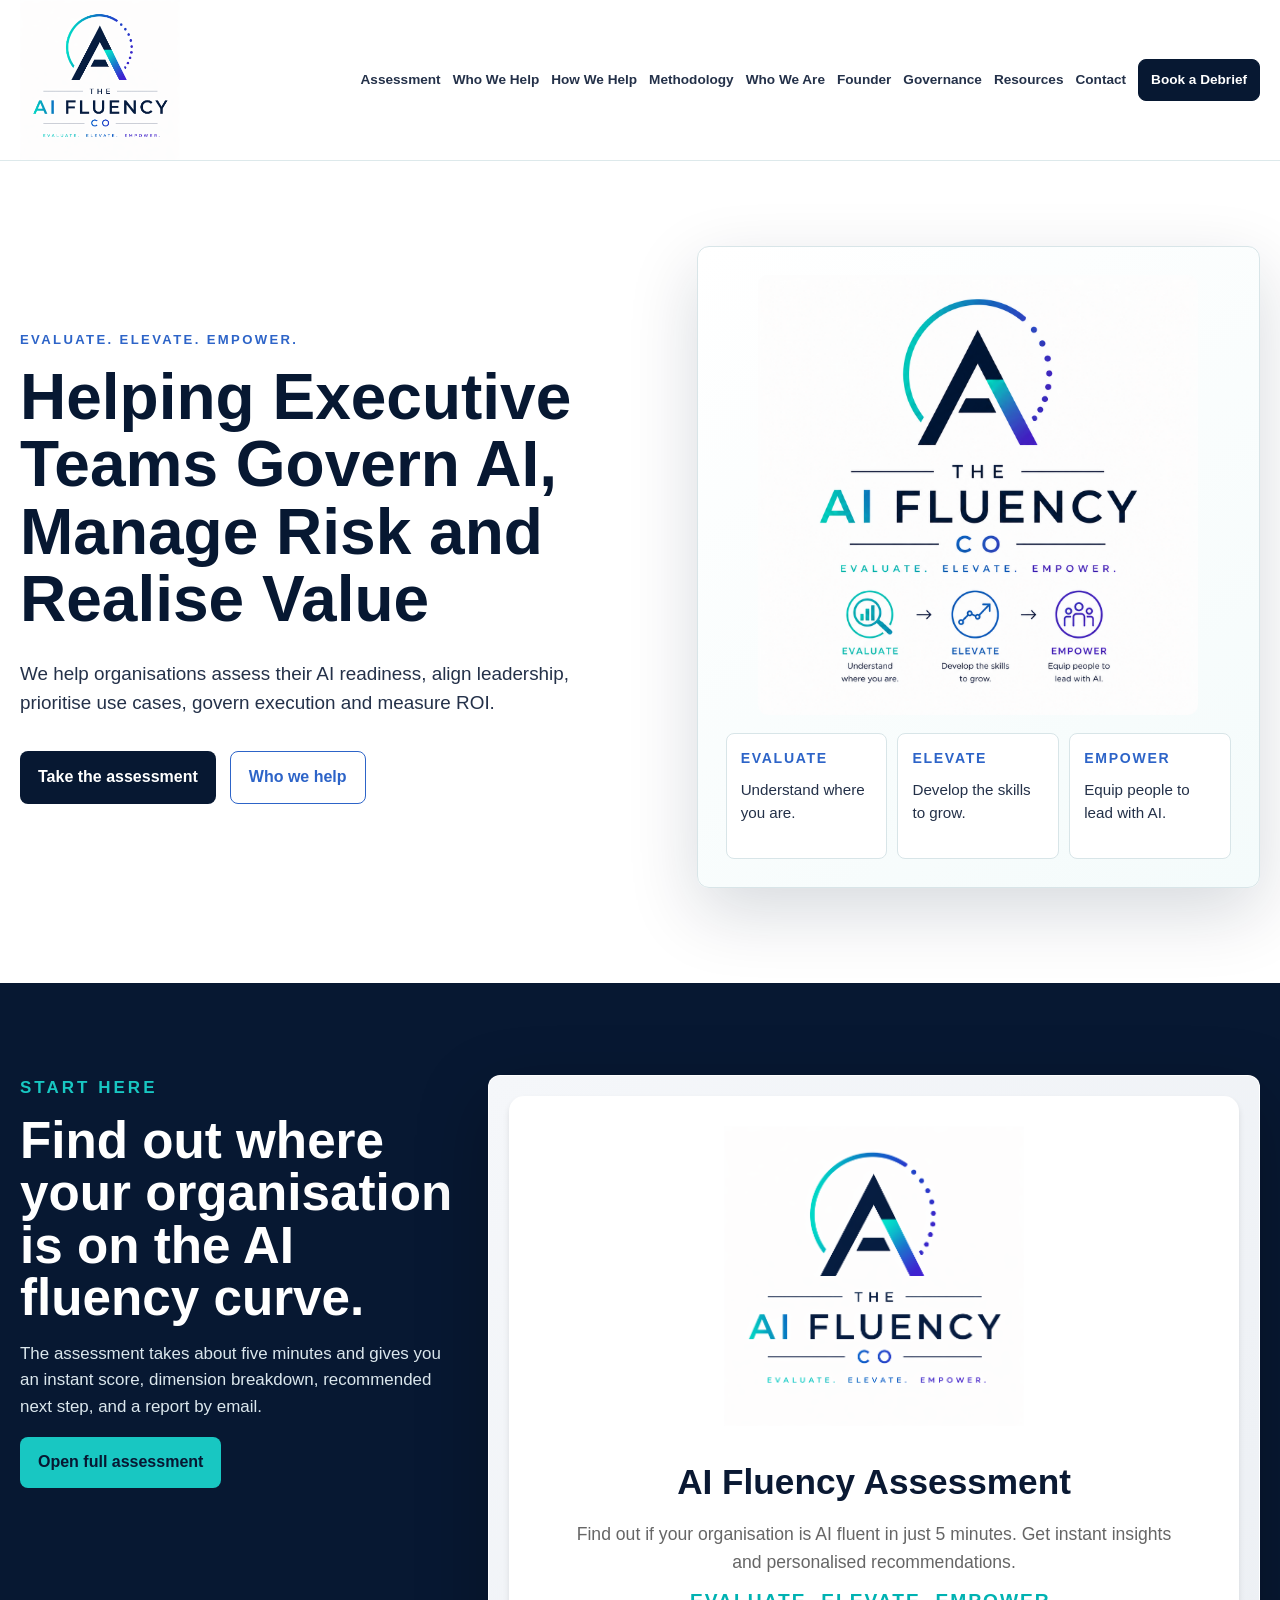
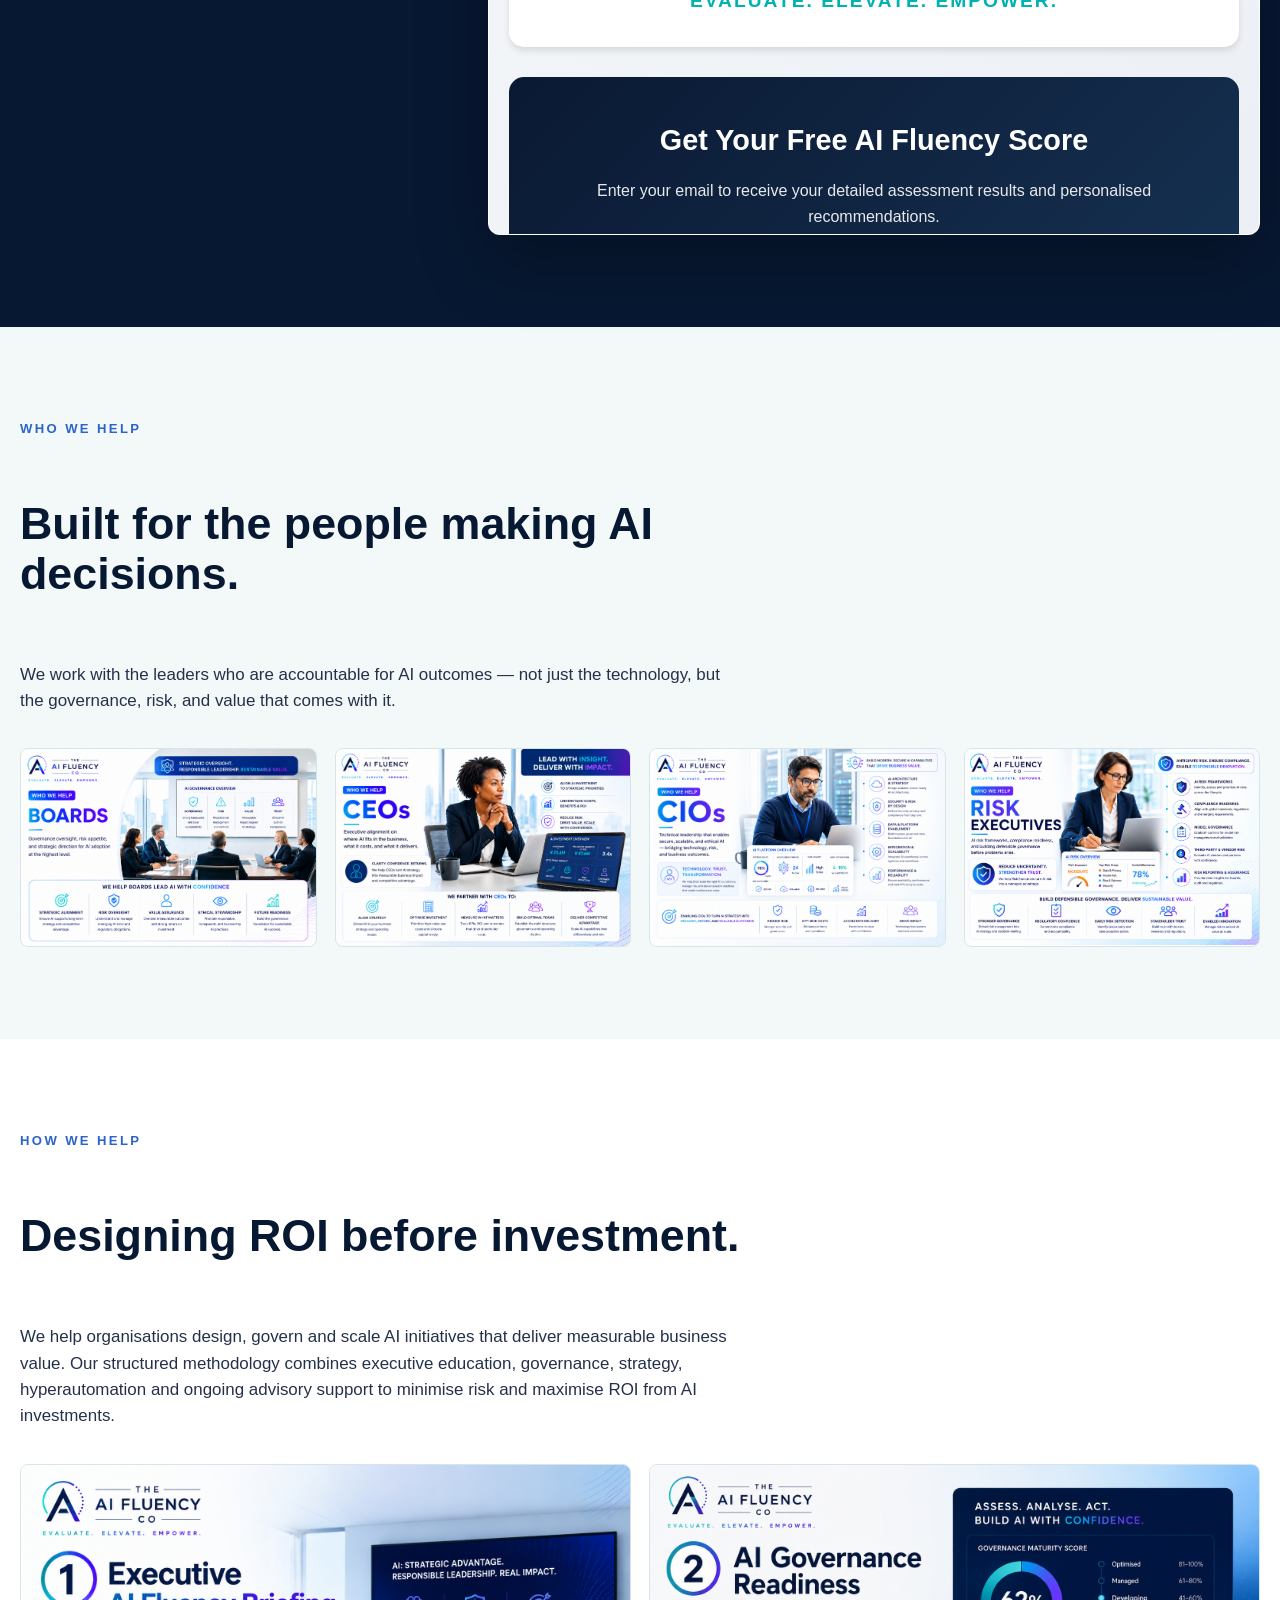
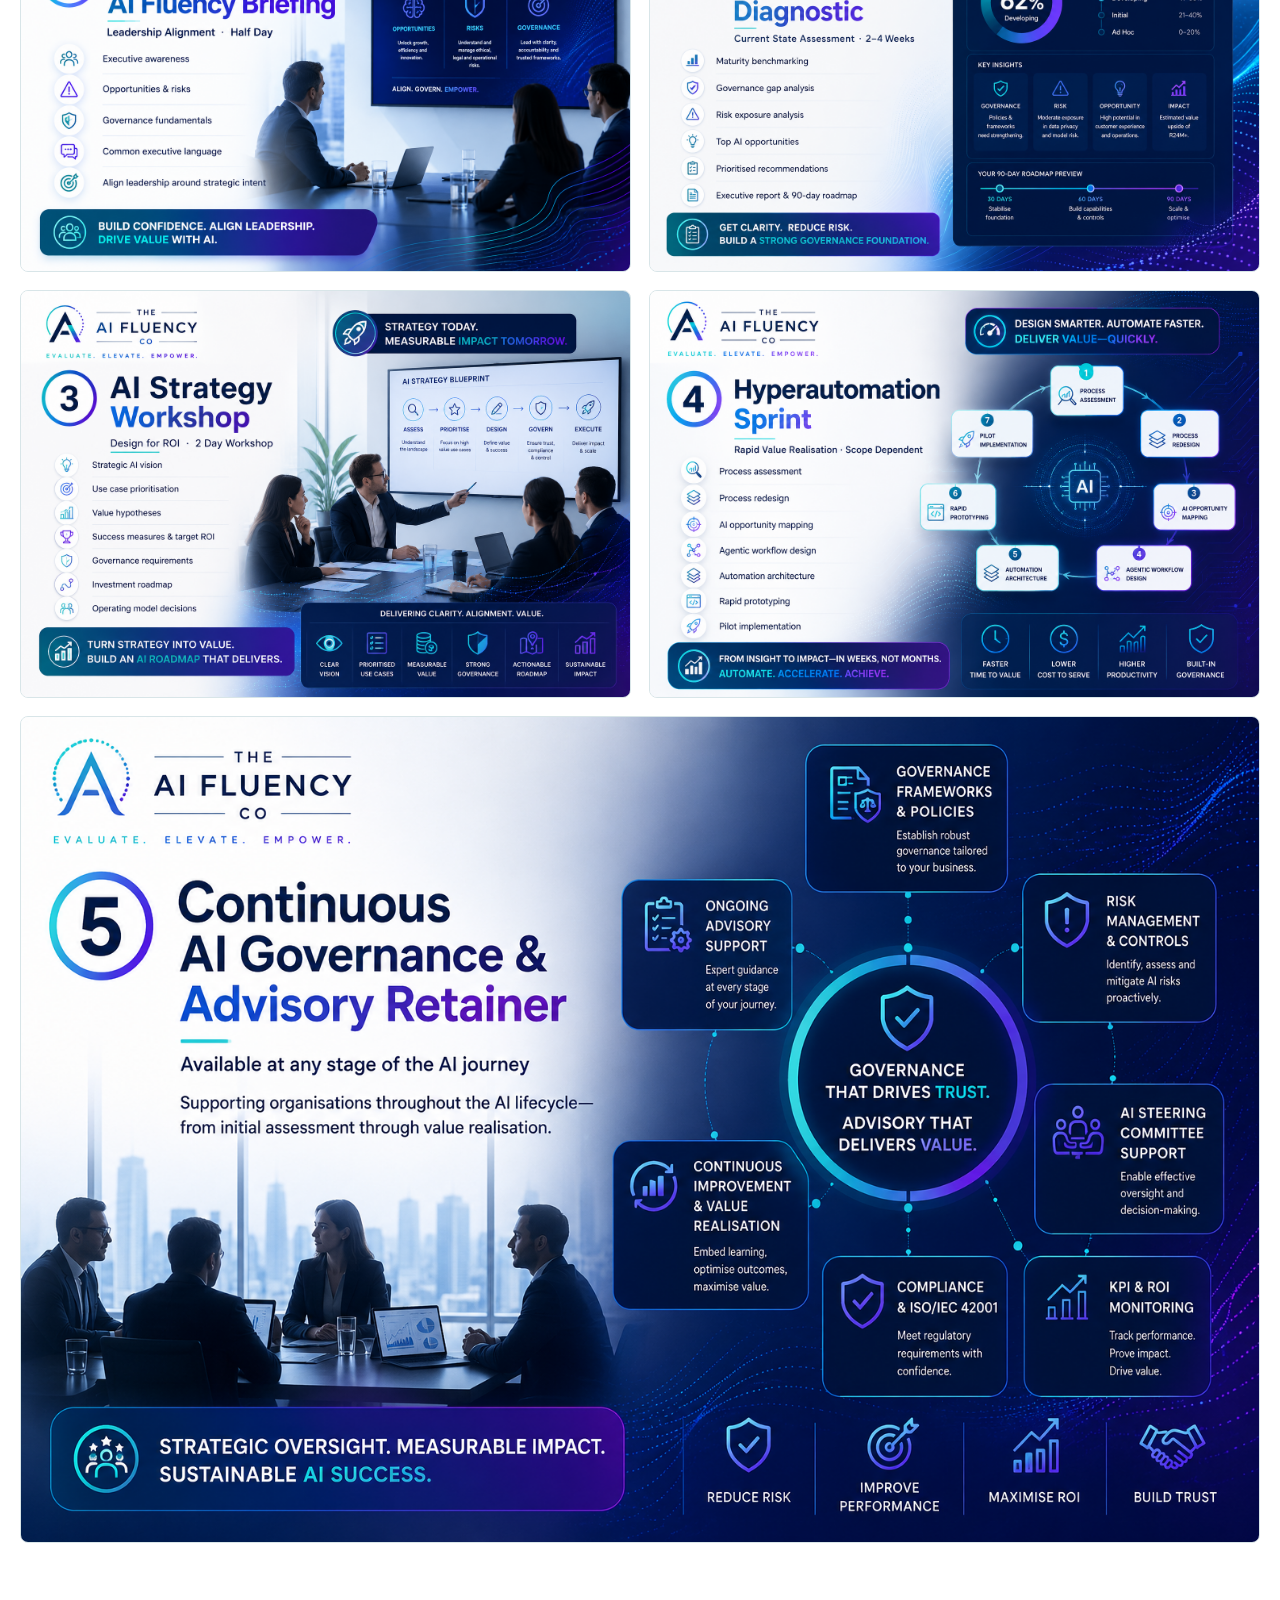
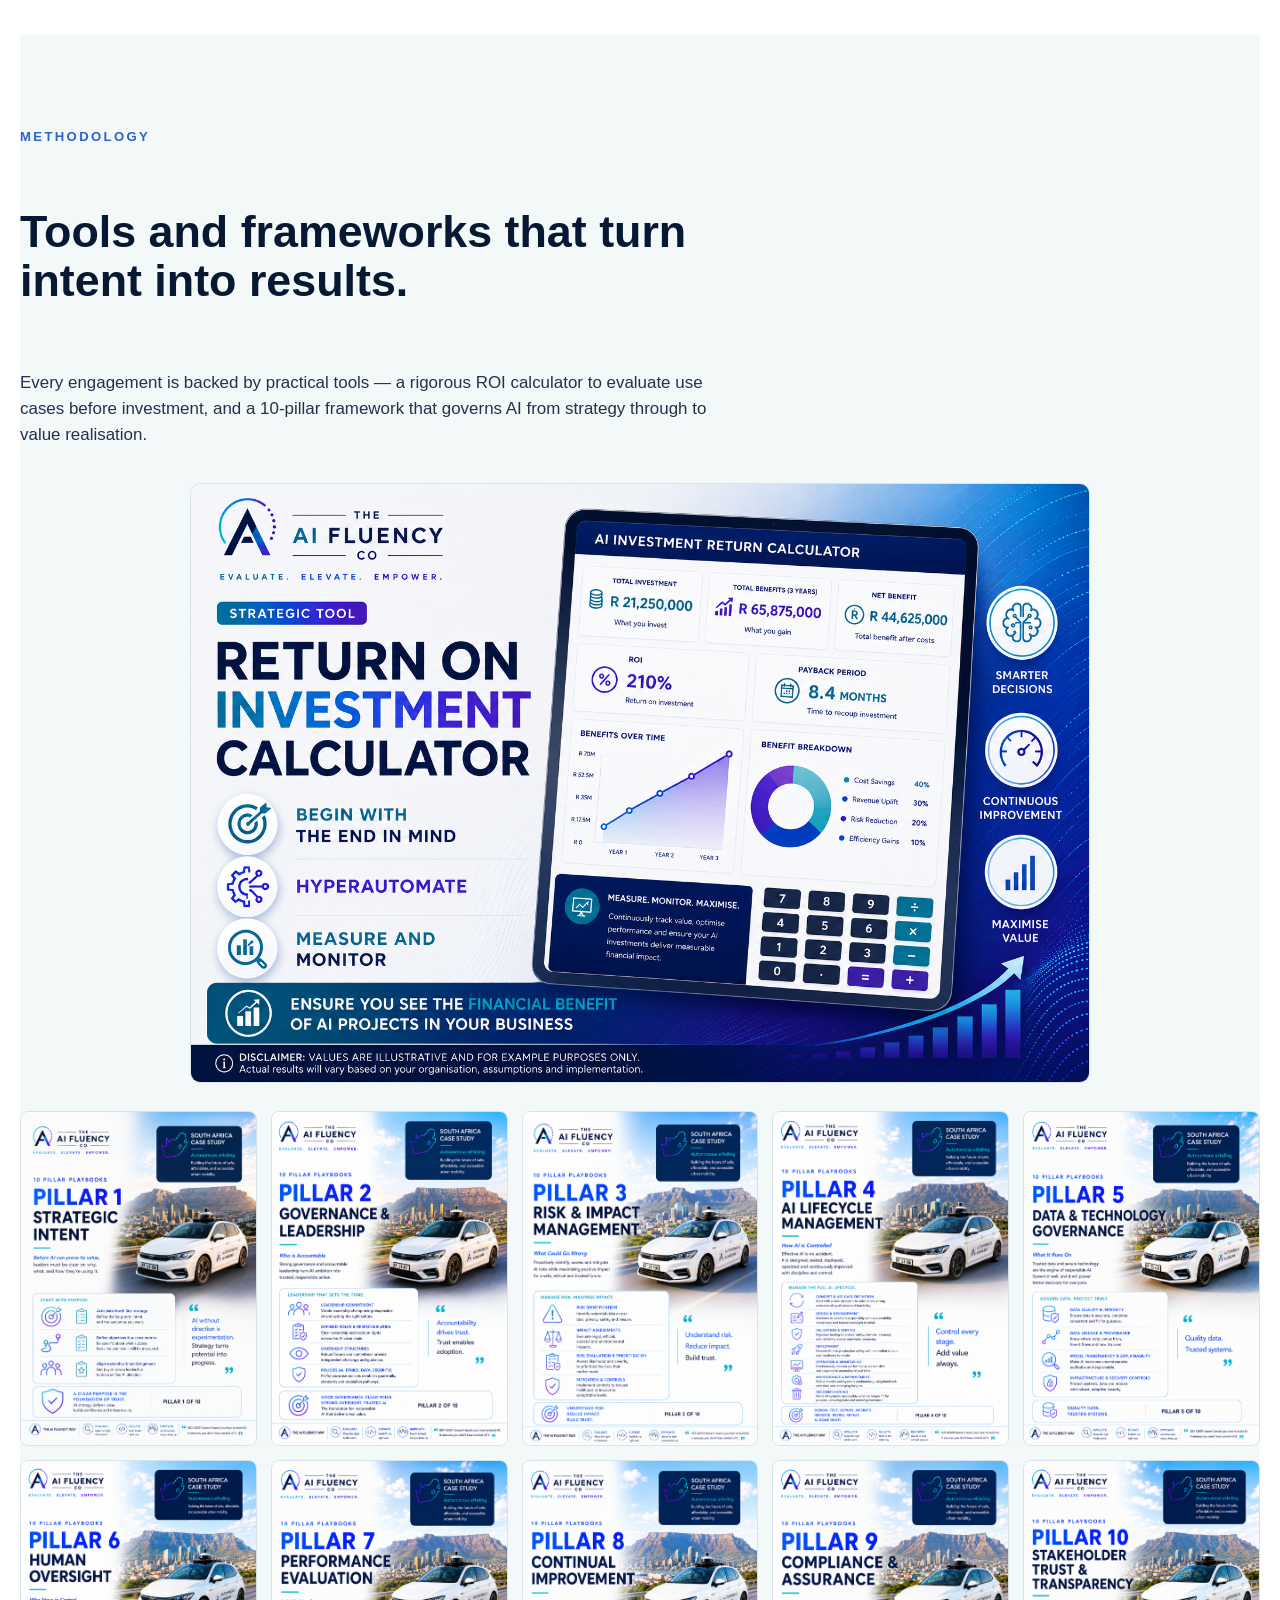
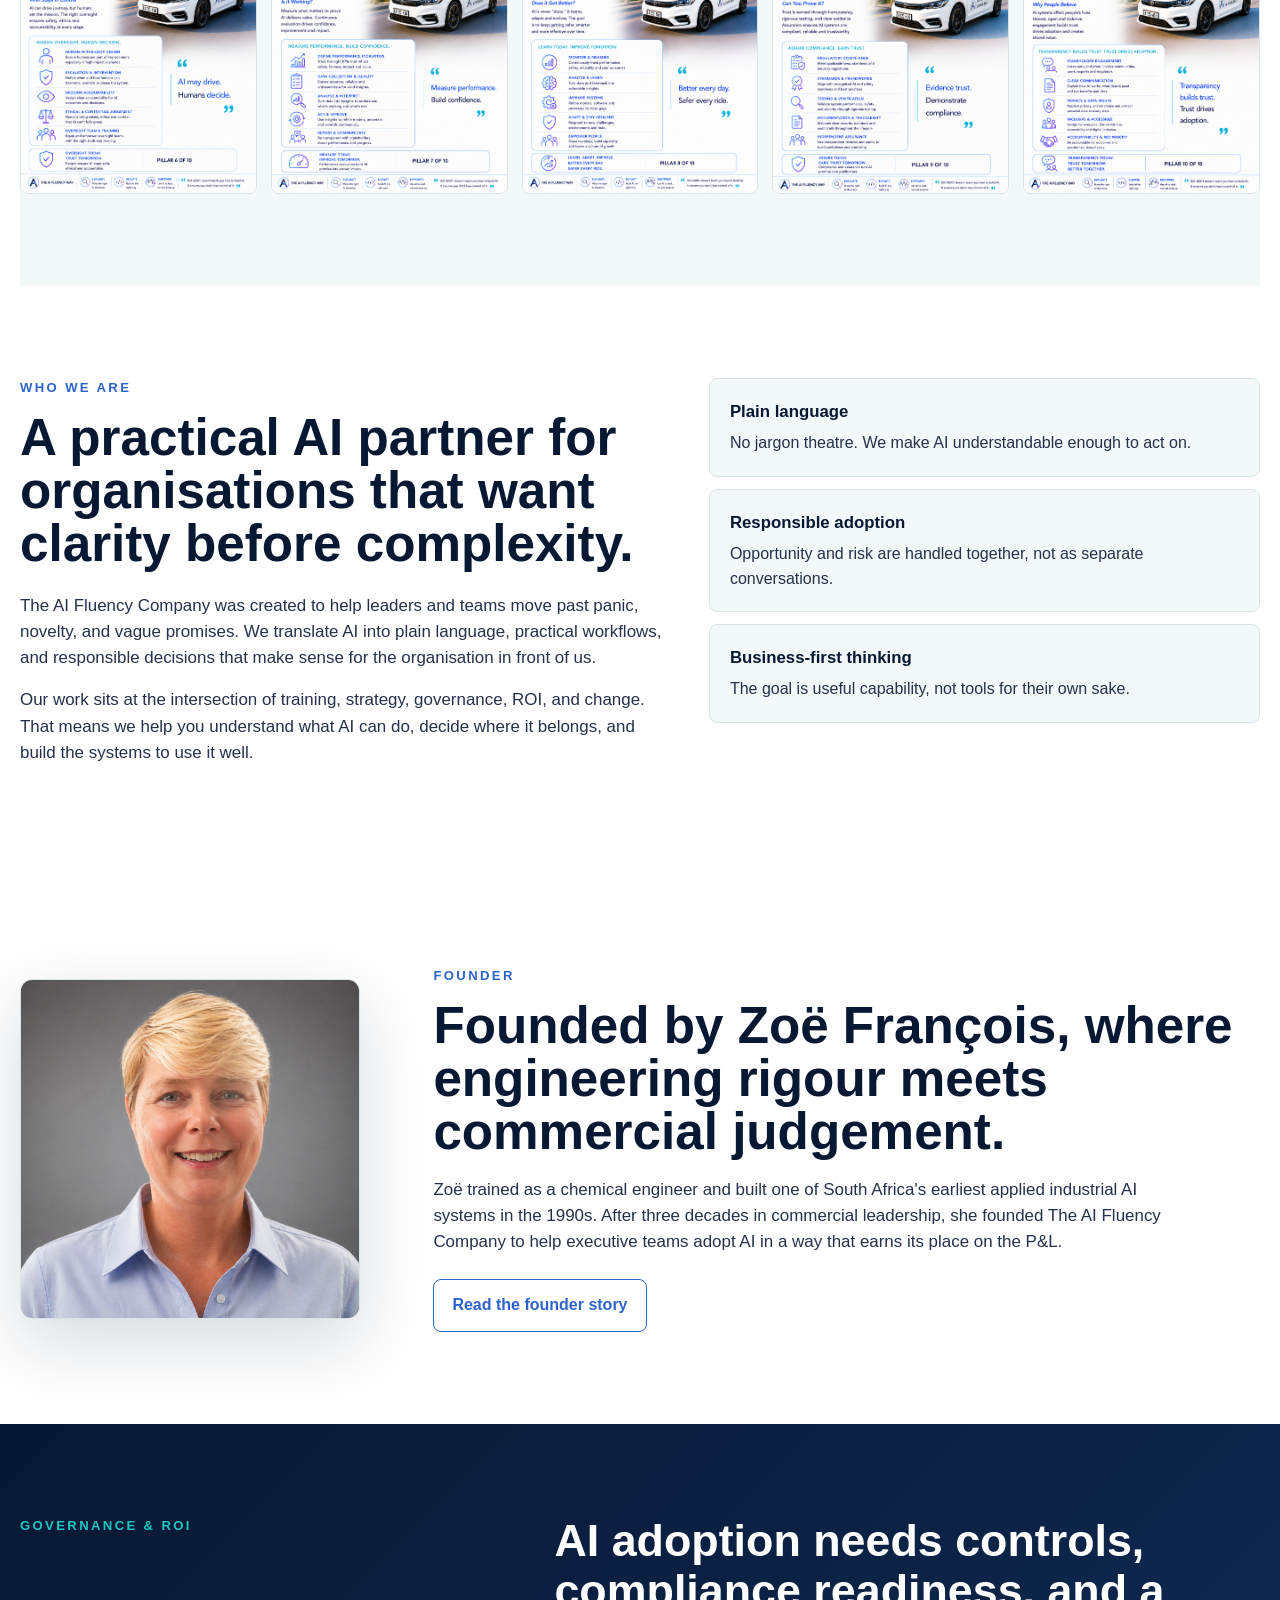
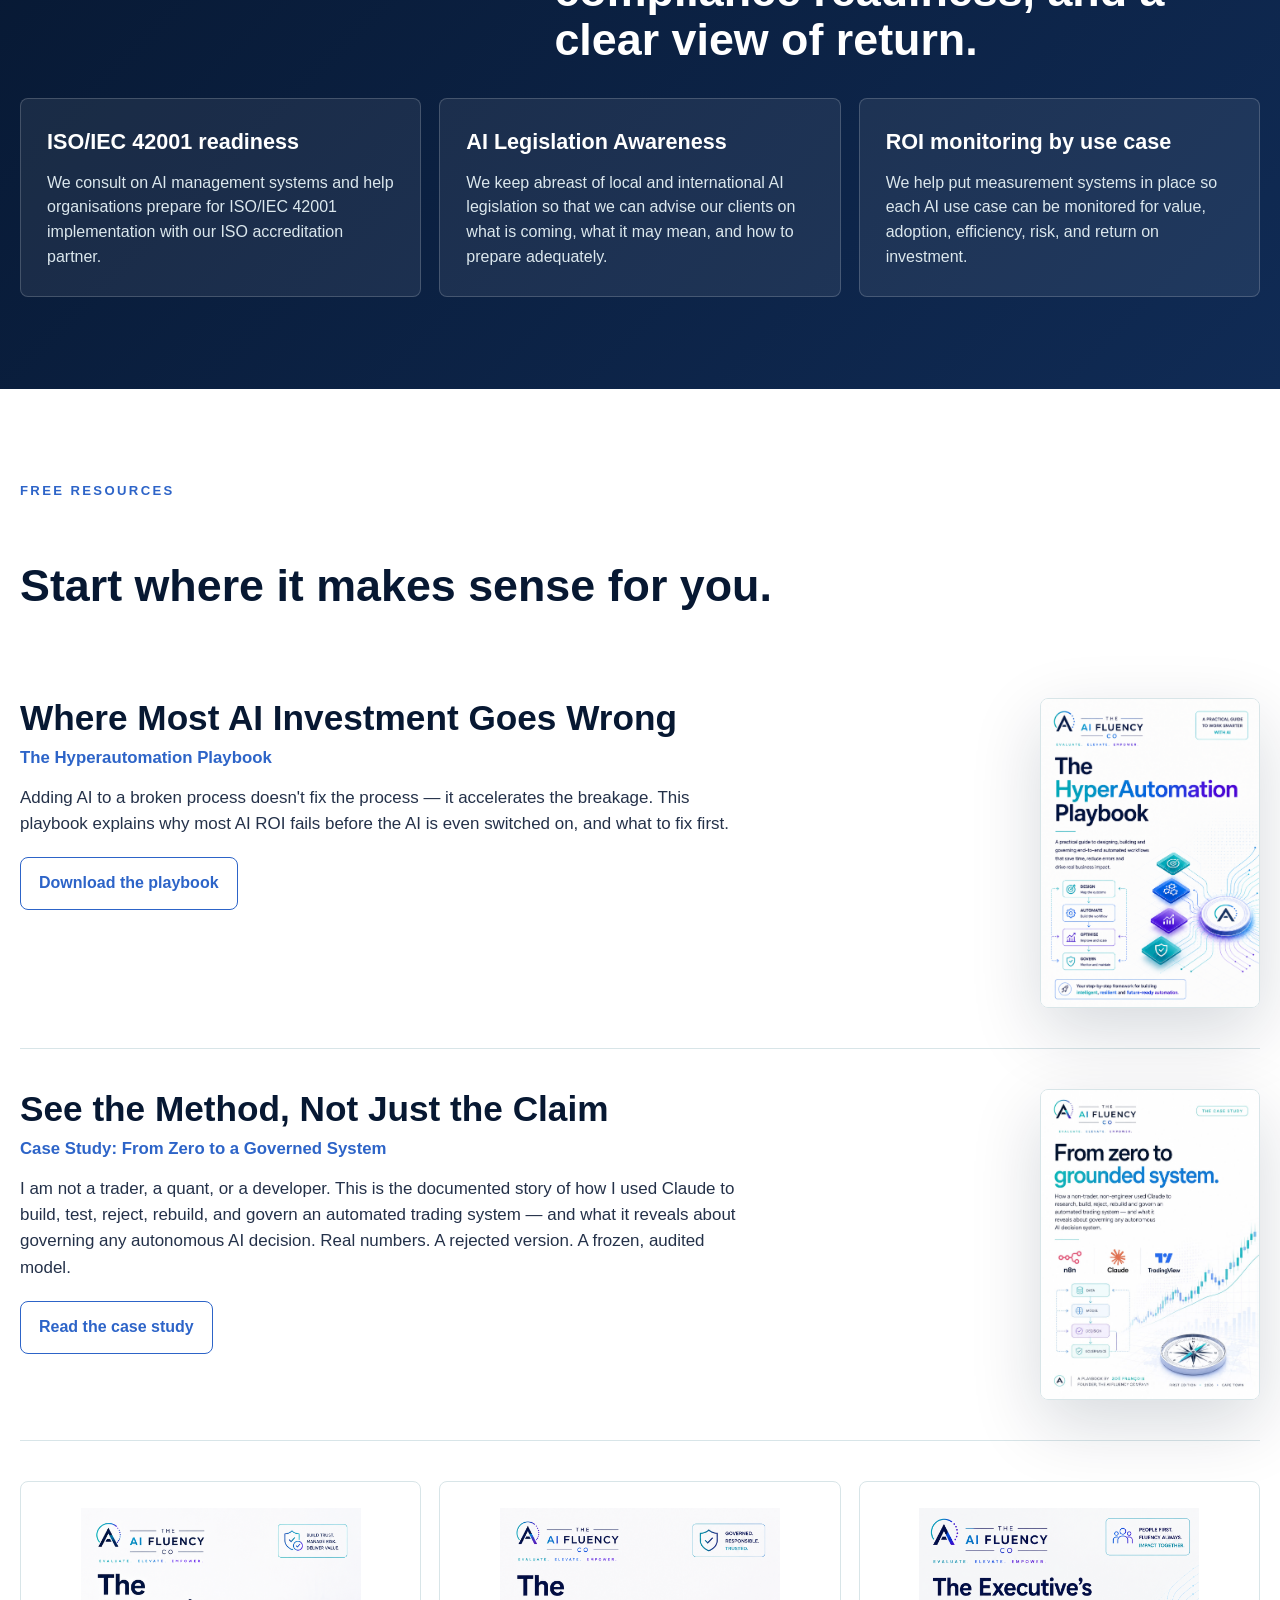
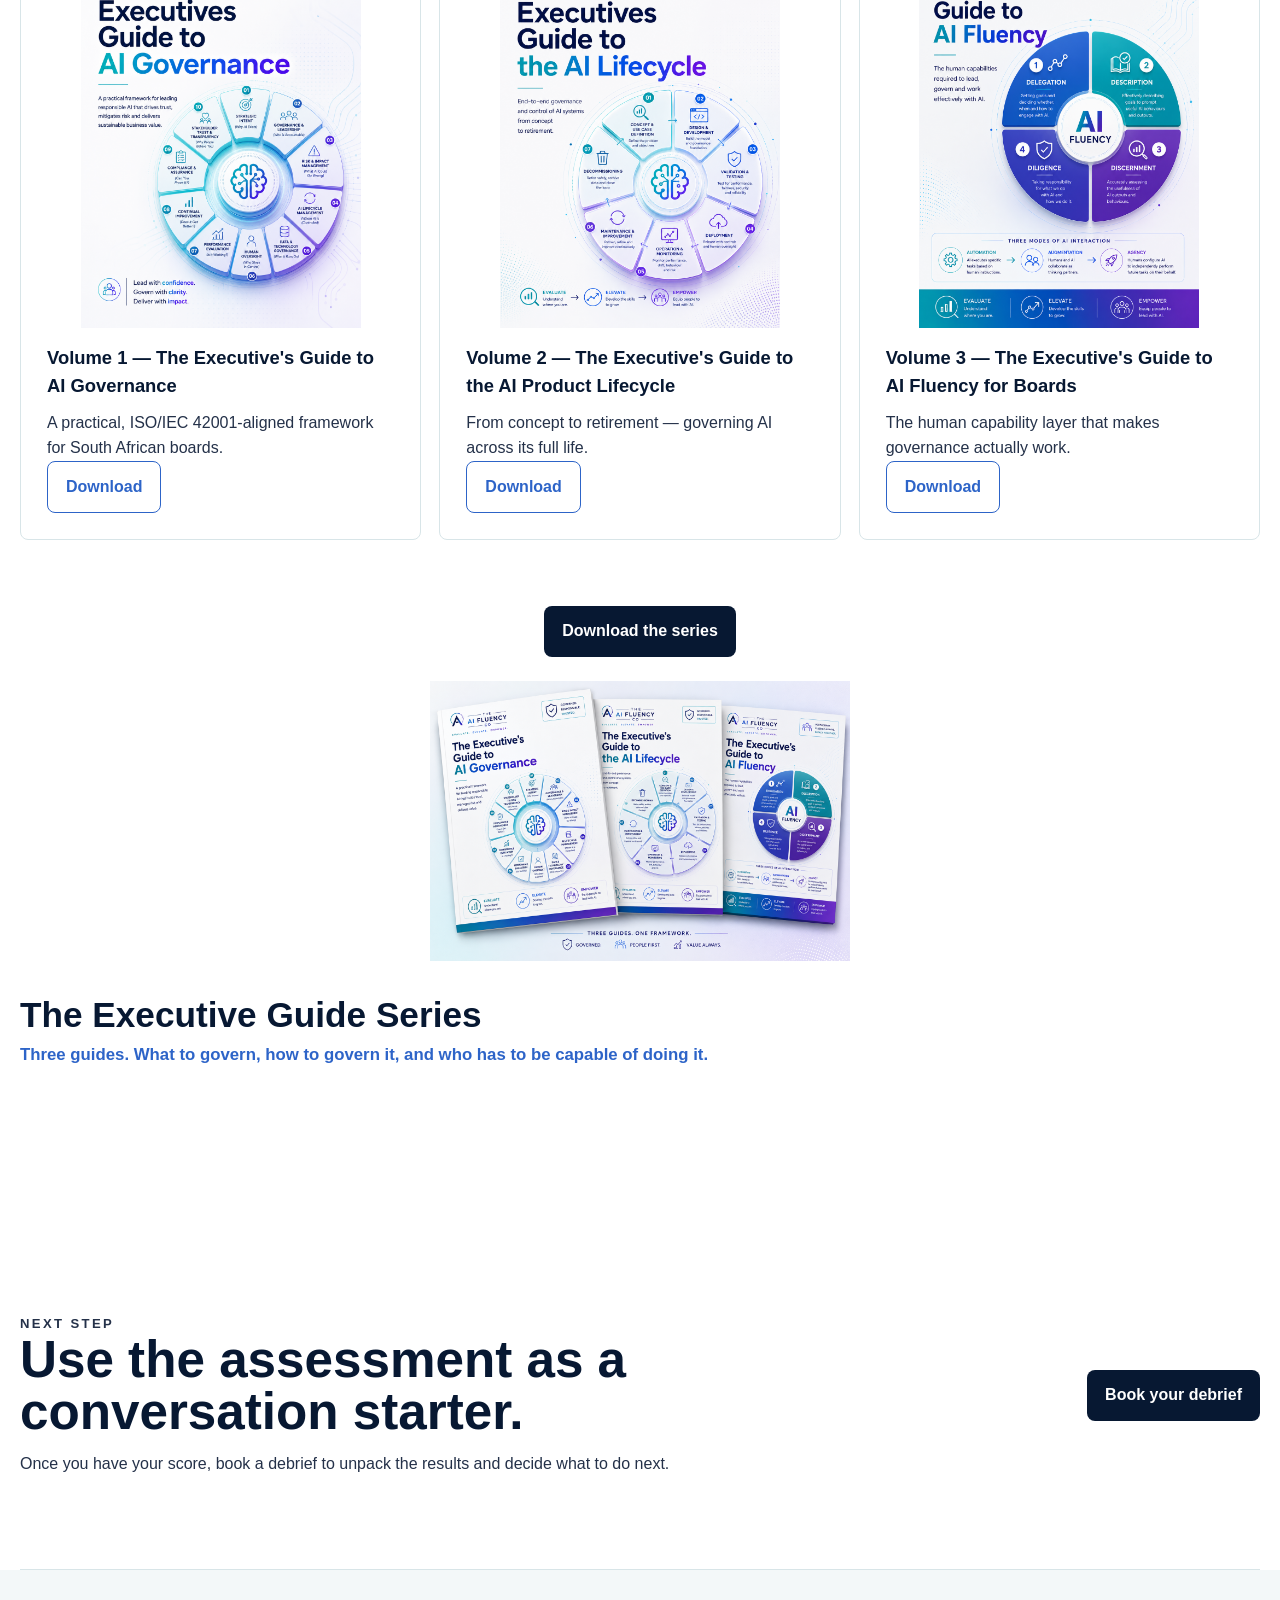
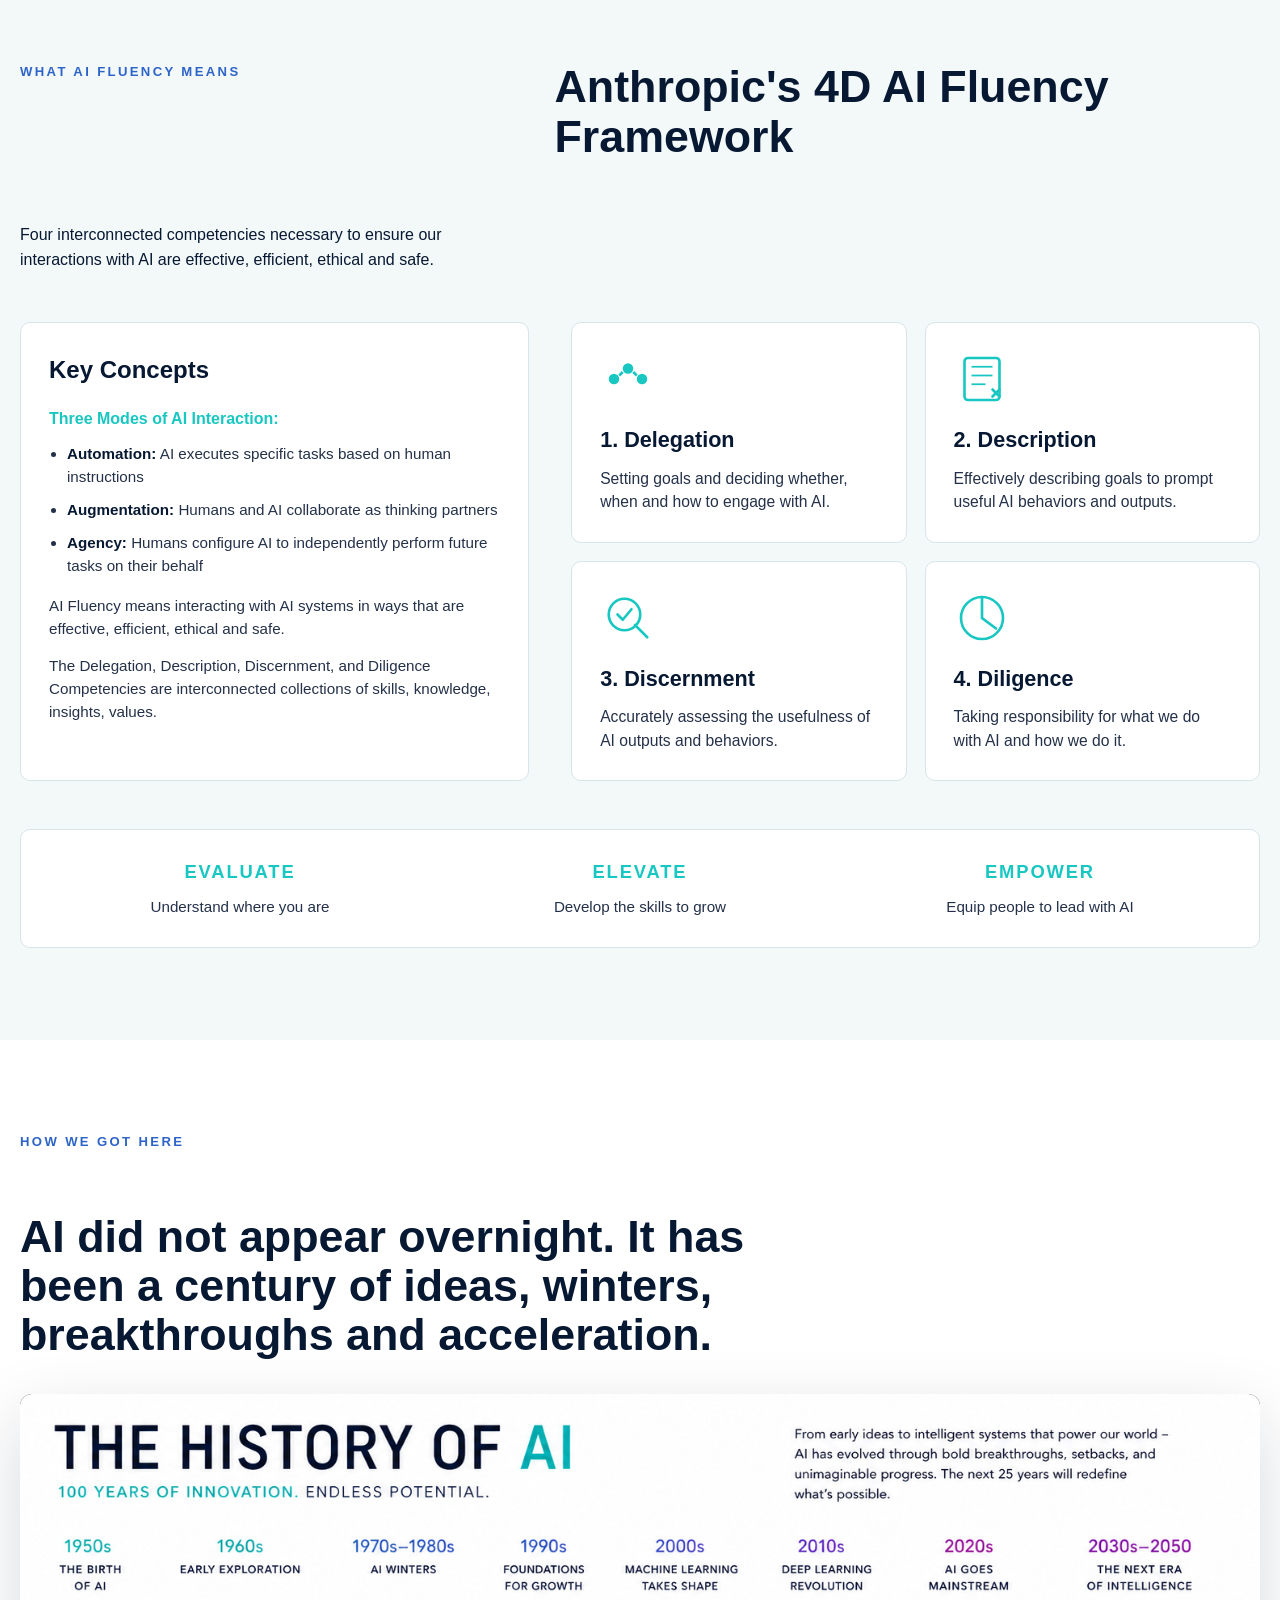
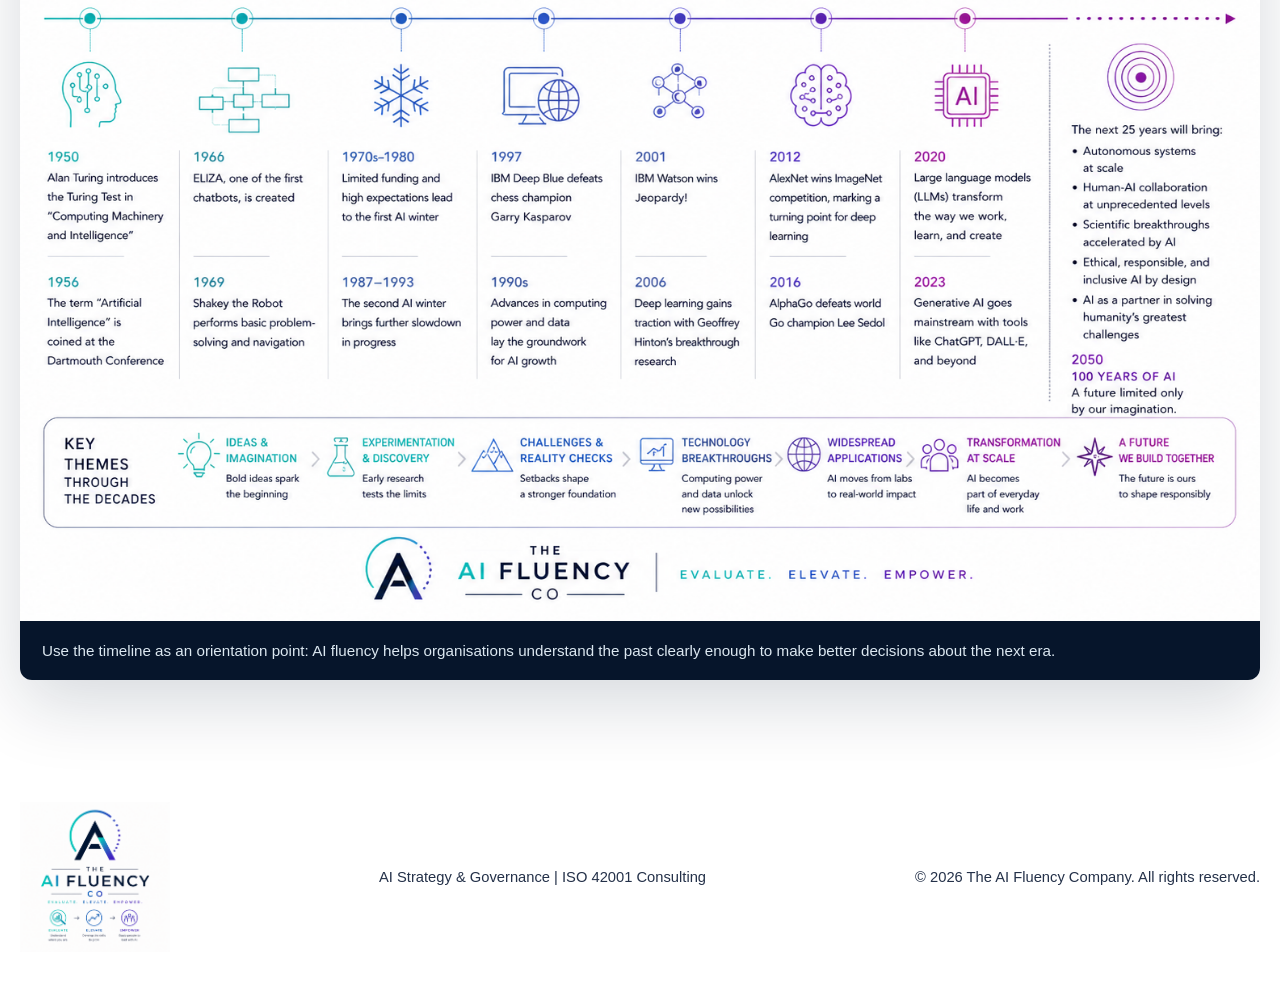
==== commit f4c9714a: "Add files via upload" ====
--- a/index.html
+++ b/index.html
@@ -72,7 +72,7 @@
     }
   }
   </script>
-  <link rel="stylesheet" href="styles.css">
+  <link rel="stylesheet" href="styles.css?v=2">
 </head>
 <body>
   <header class="site-header" id="top">
--- a/styles.css
+++ b/styles.css
@@ -567,20 +567,31 @@
 }
 
 .series-grid .work-card img.playbook-thumb {
-  max-width: 160px;
+  max-width: 280px;
+  width: 100%;
   margin: 0 auto 16px;
 }
 
 .series-cta-row {
   display: flex;
+  flex-direction: column;
   align-items: center;
   gap: 24px;
-  margin-top: 24px;
-  flex-wrap: wrap;
-}
-
-.series-cta {
-  justify-self: start;
+  margin-top: 32px;
+}
+
+.series-cta-row .series-cta {
+  align-self: center;
+}
+
+.series-cta-row .series-image {
+  max-width: 420px;
+  width: 100%;
+}
+
+.series-cta-row .series-image img.playbook-thumb {
+  max-width: 100%;
+  width: 100%;
 }
 
 .series-image {
@@ -588,7 +599,7 @@
 }
 
 .series-image img.playbook-thumb {
-  max-width: 200px;
+  max-width: 340px;
   margin: 0 auto;
 }
 
@@ -601,11 +612,6 @@
 .series-grid .work-card h4 {
   margin: 0 0 10px;
   font-size: 1.15rem;
-}
-
-.series-cta {
-  margin-top: 24px;
-  justify-self: start;
 }
 
 @media (max-width: 920px) {
@@ -1246,6 +1252,18 @@
     align-items: flex-start;
     flex-direction: column;
   }
+
+  .series-image img.playbook-thumb {
+    max-width: 300px;
+  }
+
+  .series-grid .work-card img.playbook-thumb {
+    max-width: 240px;
+  }
+
+  .series-cta-row .series-image {
+    max-width: 380px;
+  }
 }
 
 @media (max-width: 620px) {
@@ -1306,4 +1324,16 @@
   .pillar-grid {
     grid-template-columns: repeat(2, 1fr);
   }
-}
+
+  .series-image img.playbook-thumb {
+    max-width: 260px;
+  }
+
+  .series-grid .work-card img.playbook-thumb {
+    max-width: 200px;
+  }
+
+  .series-cta-row .series-image {
+    max-width: 320px;
+  }
+}
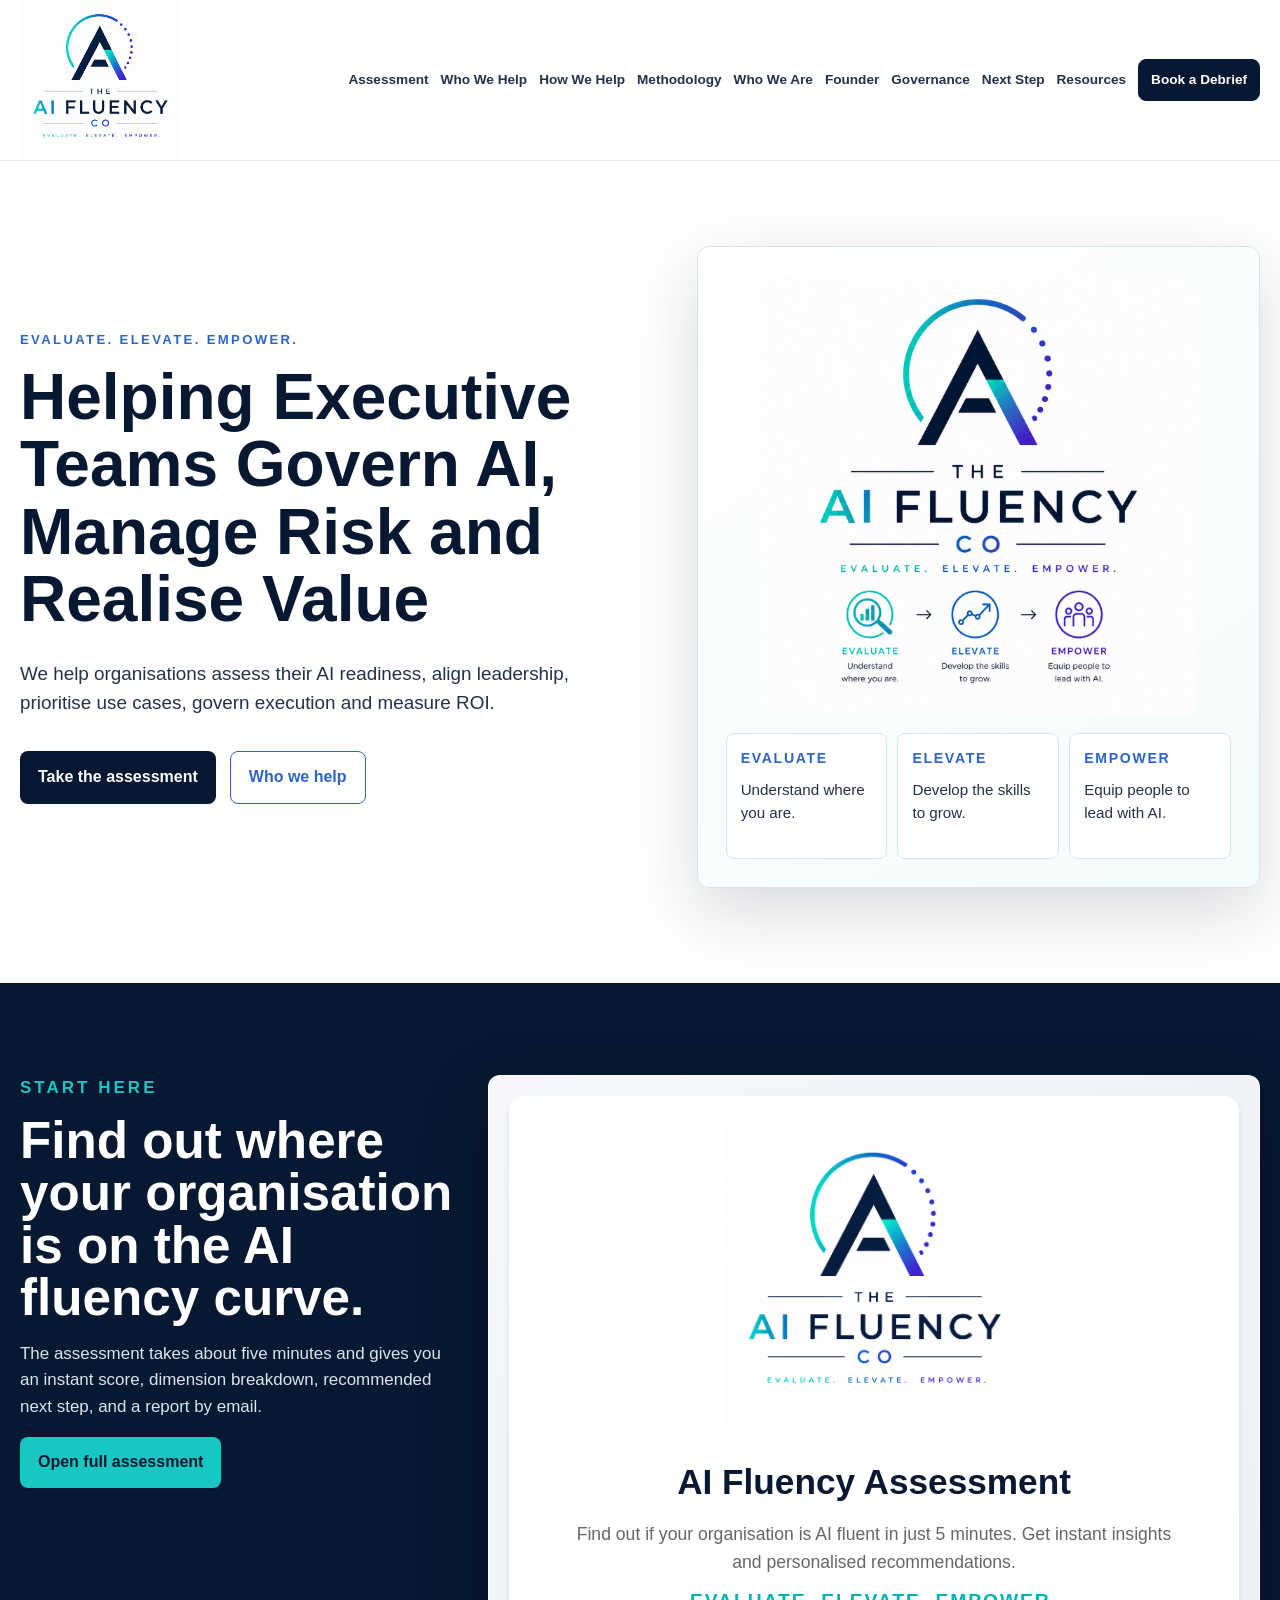
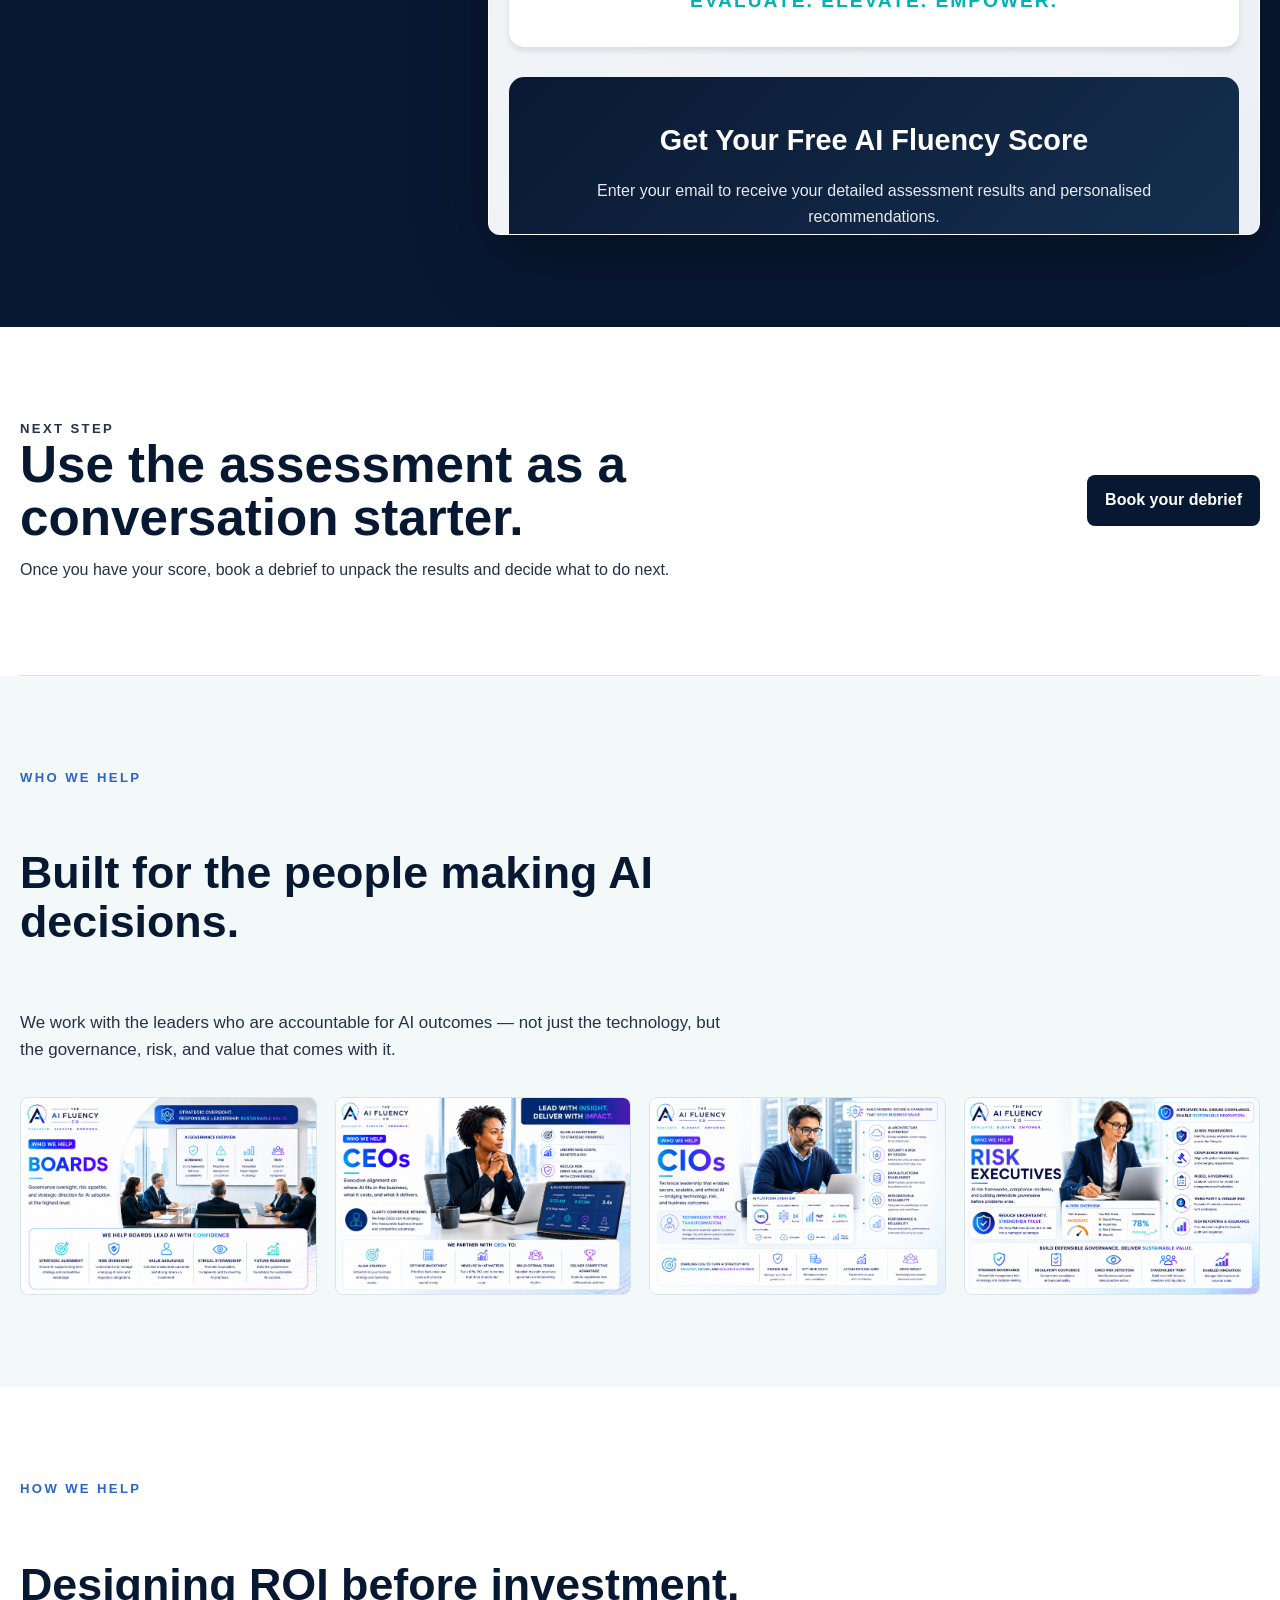
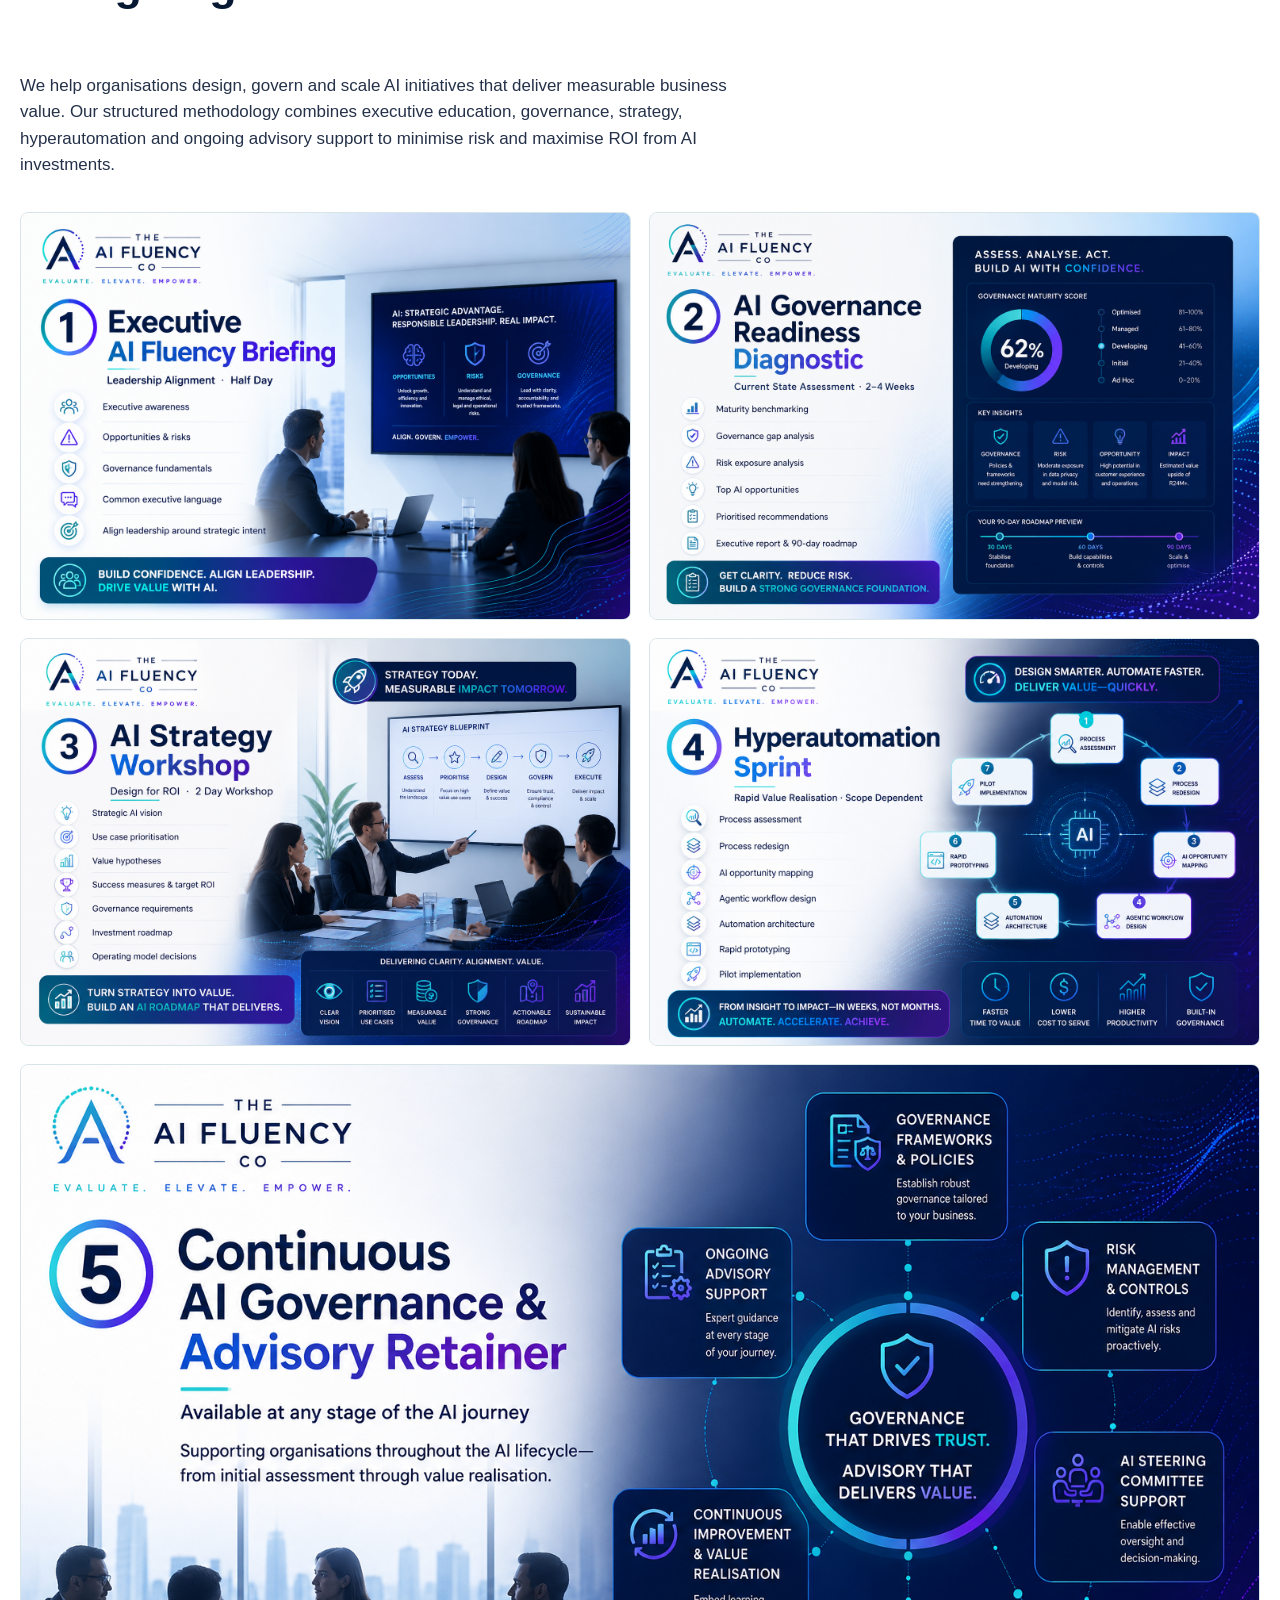
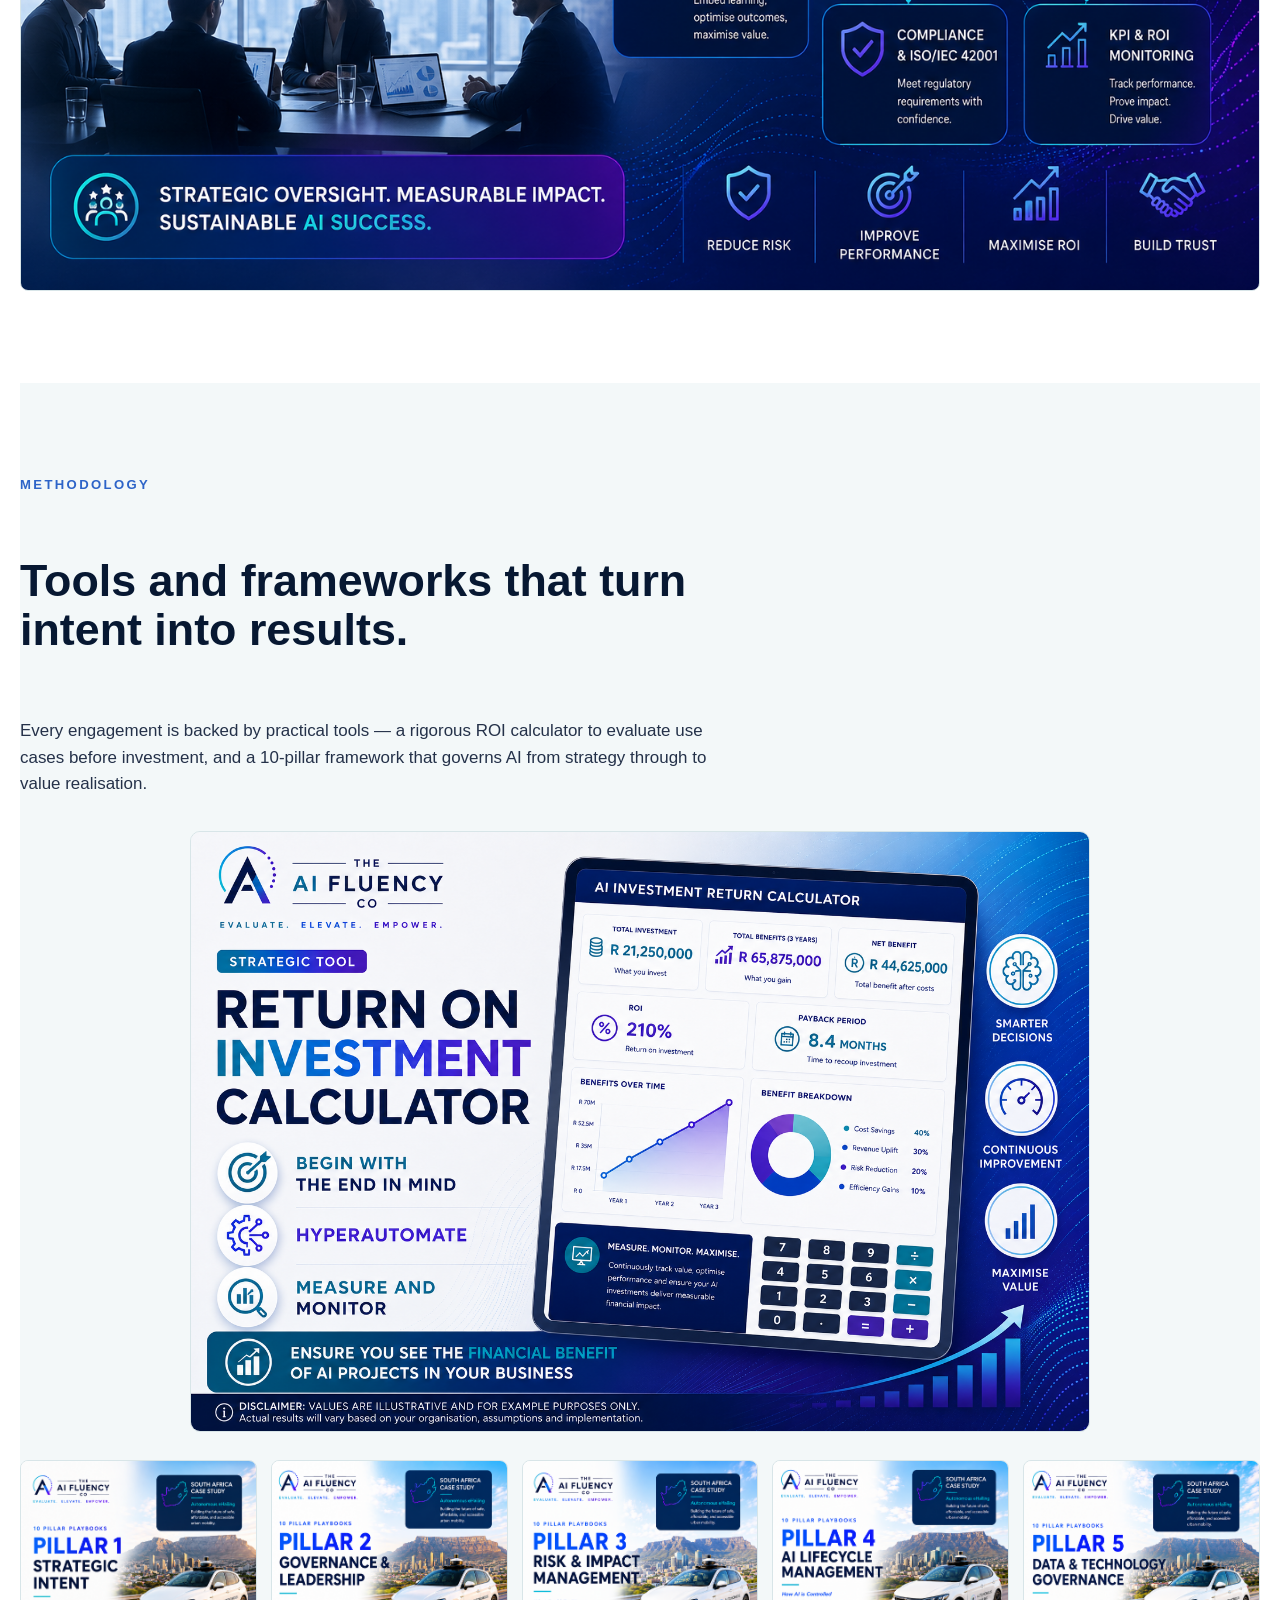
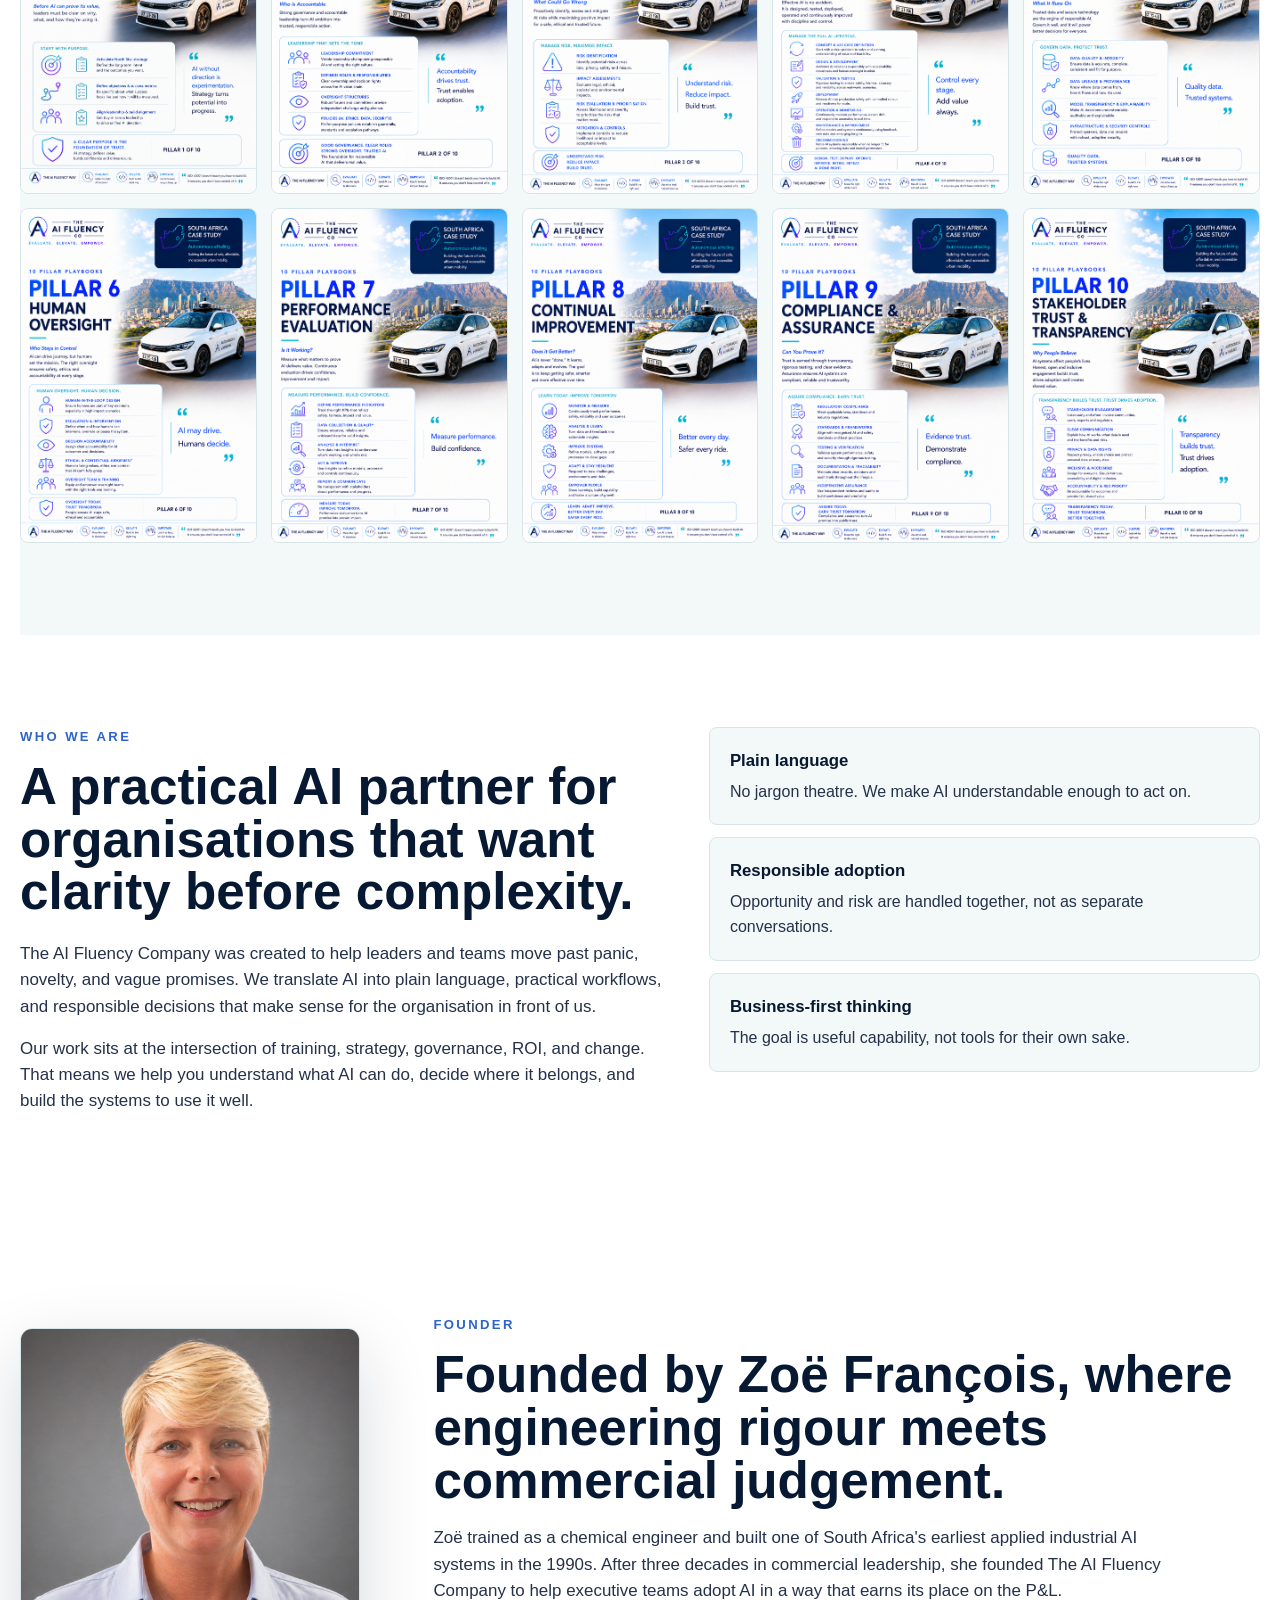
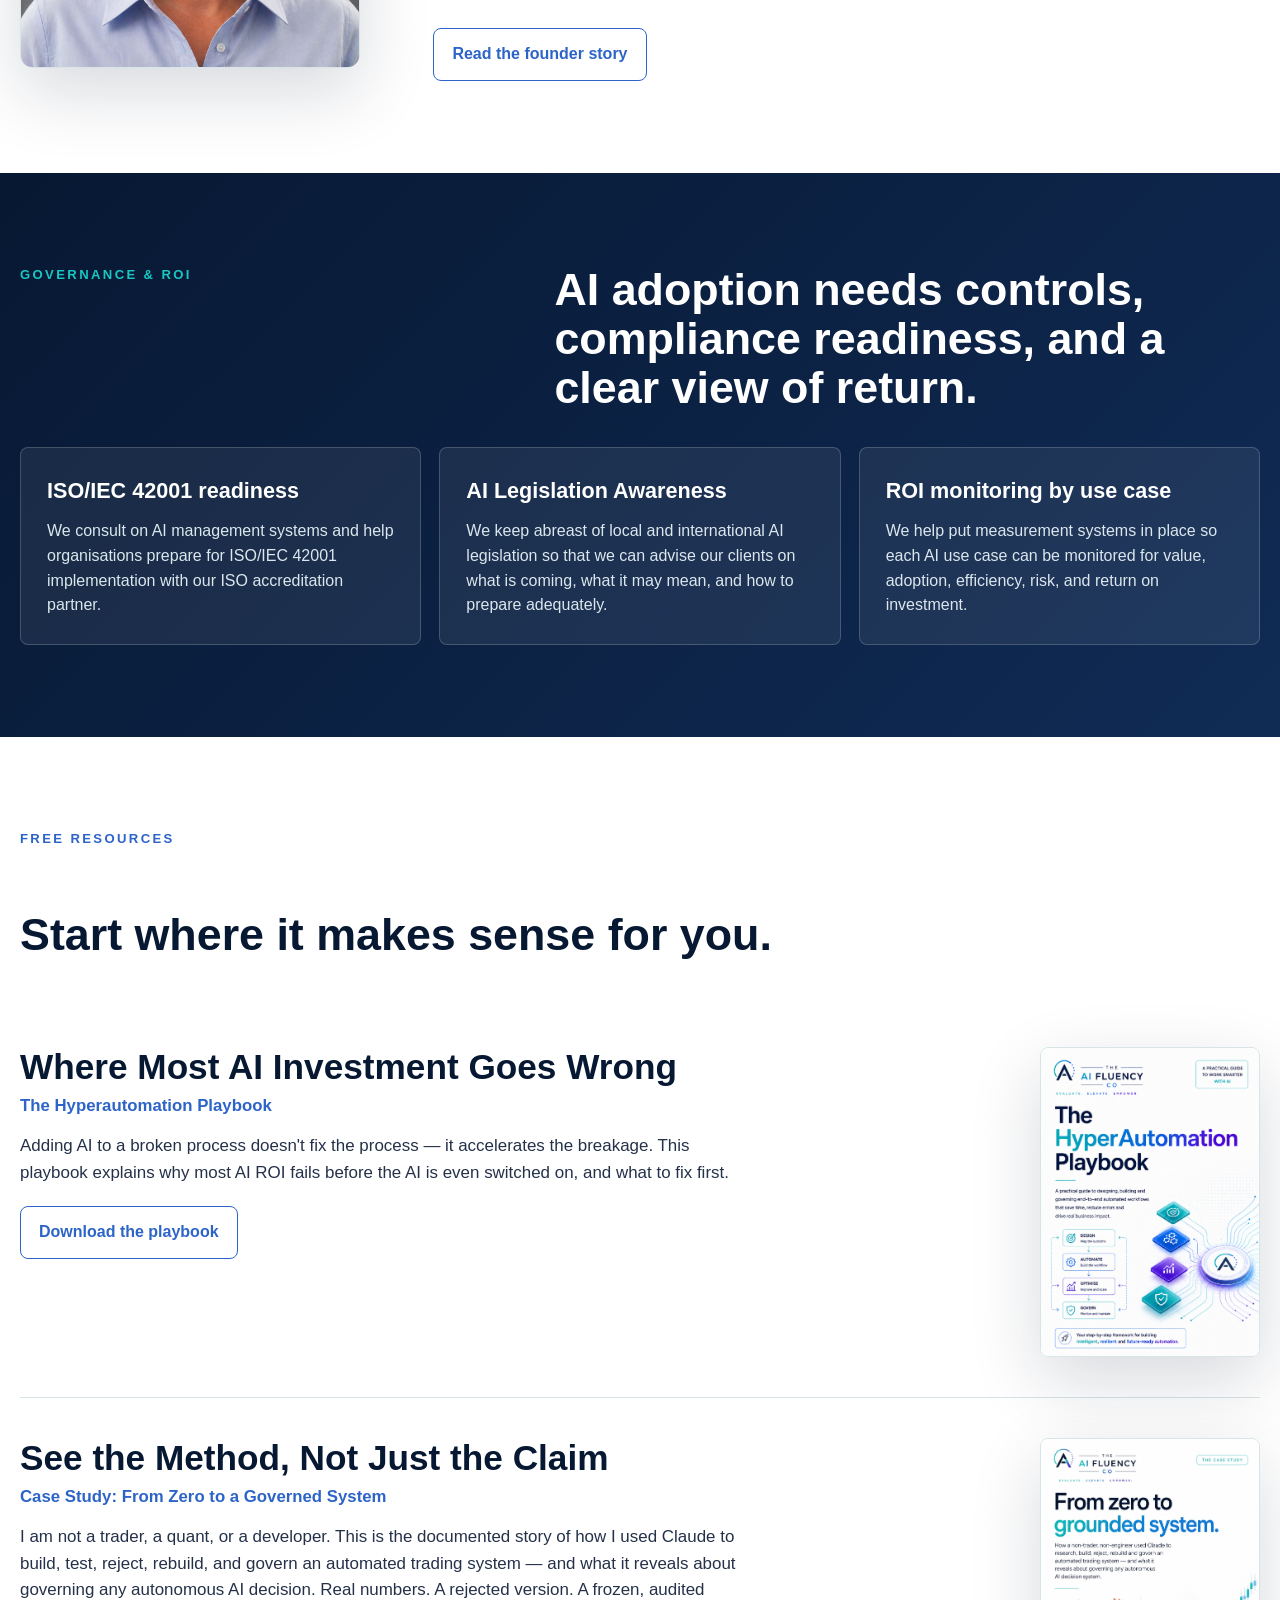
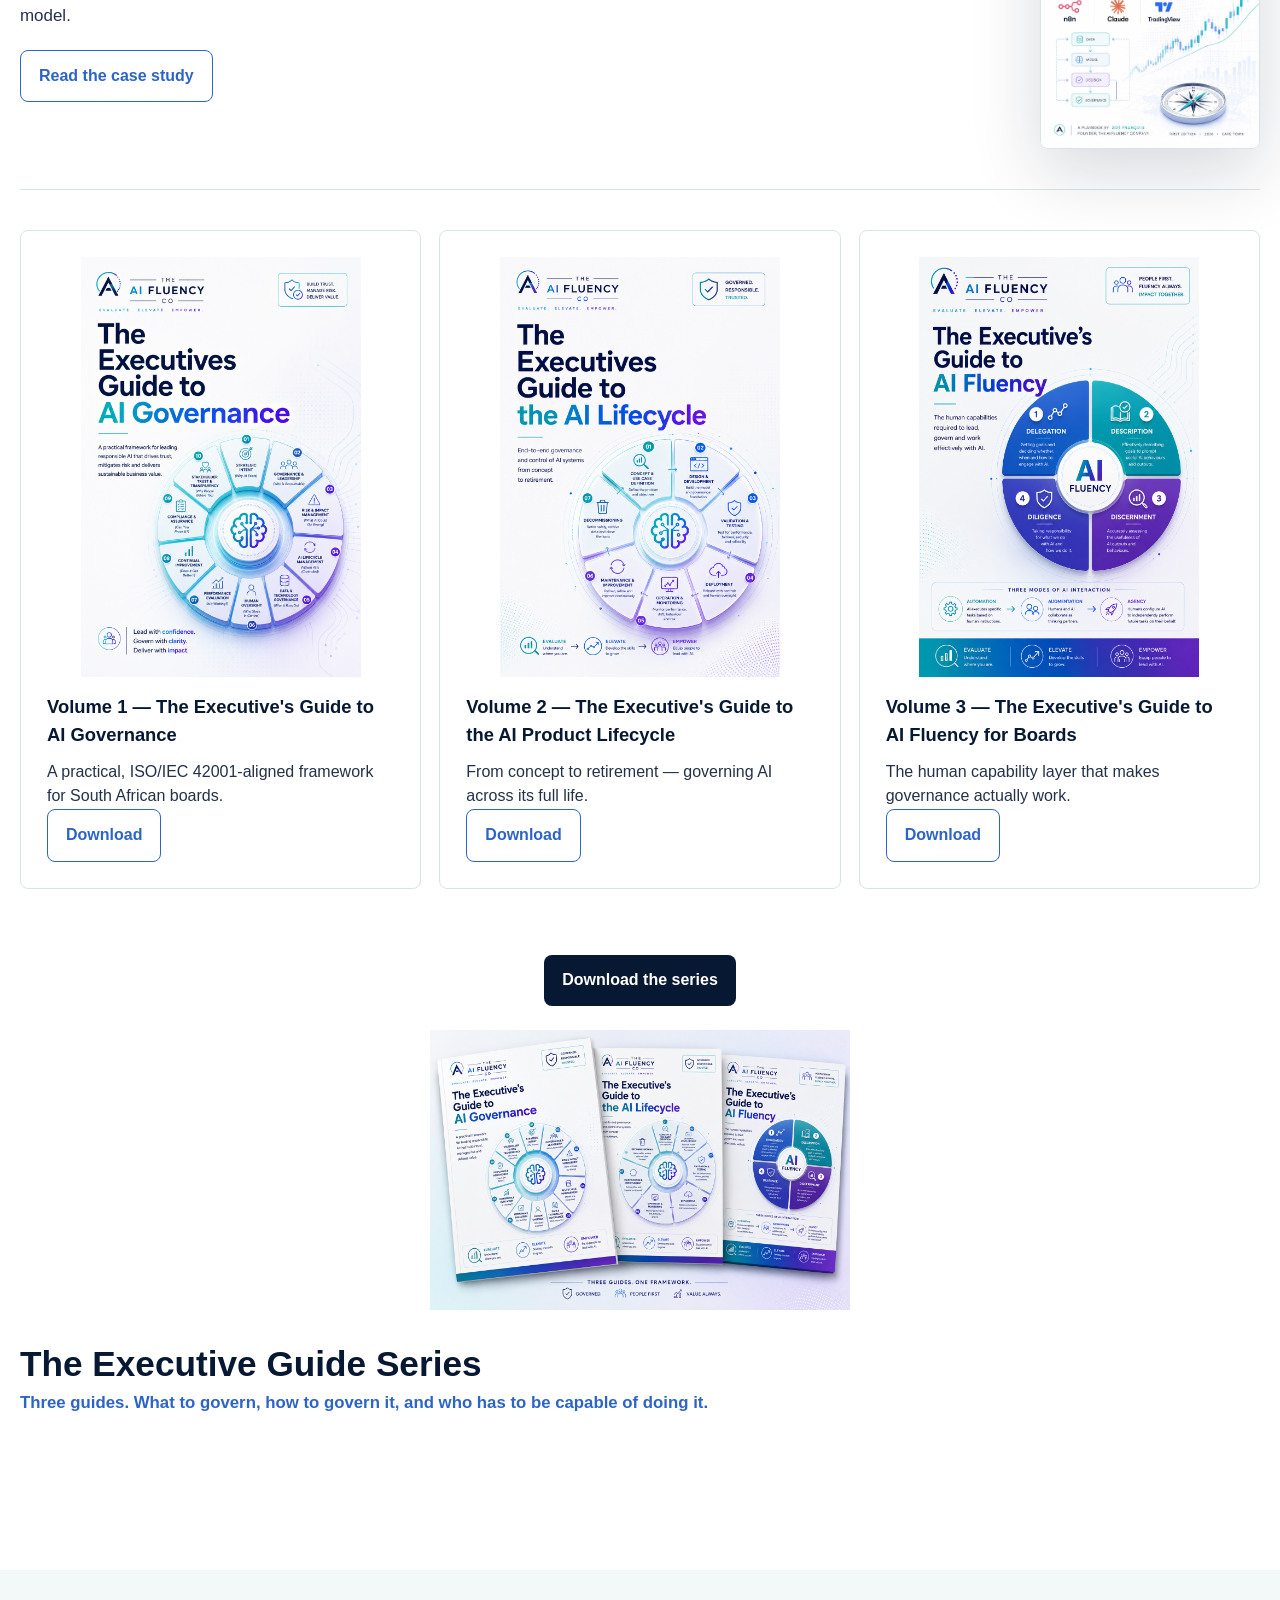
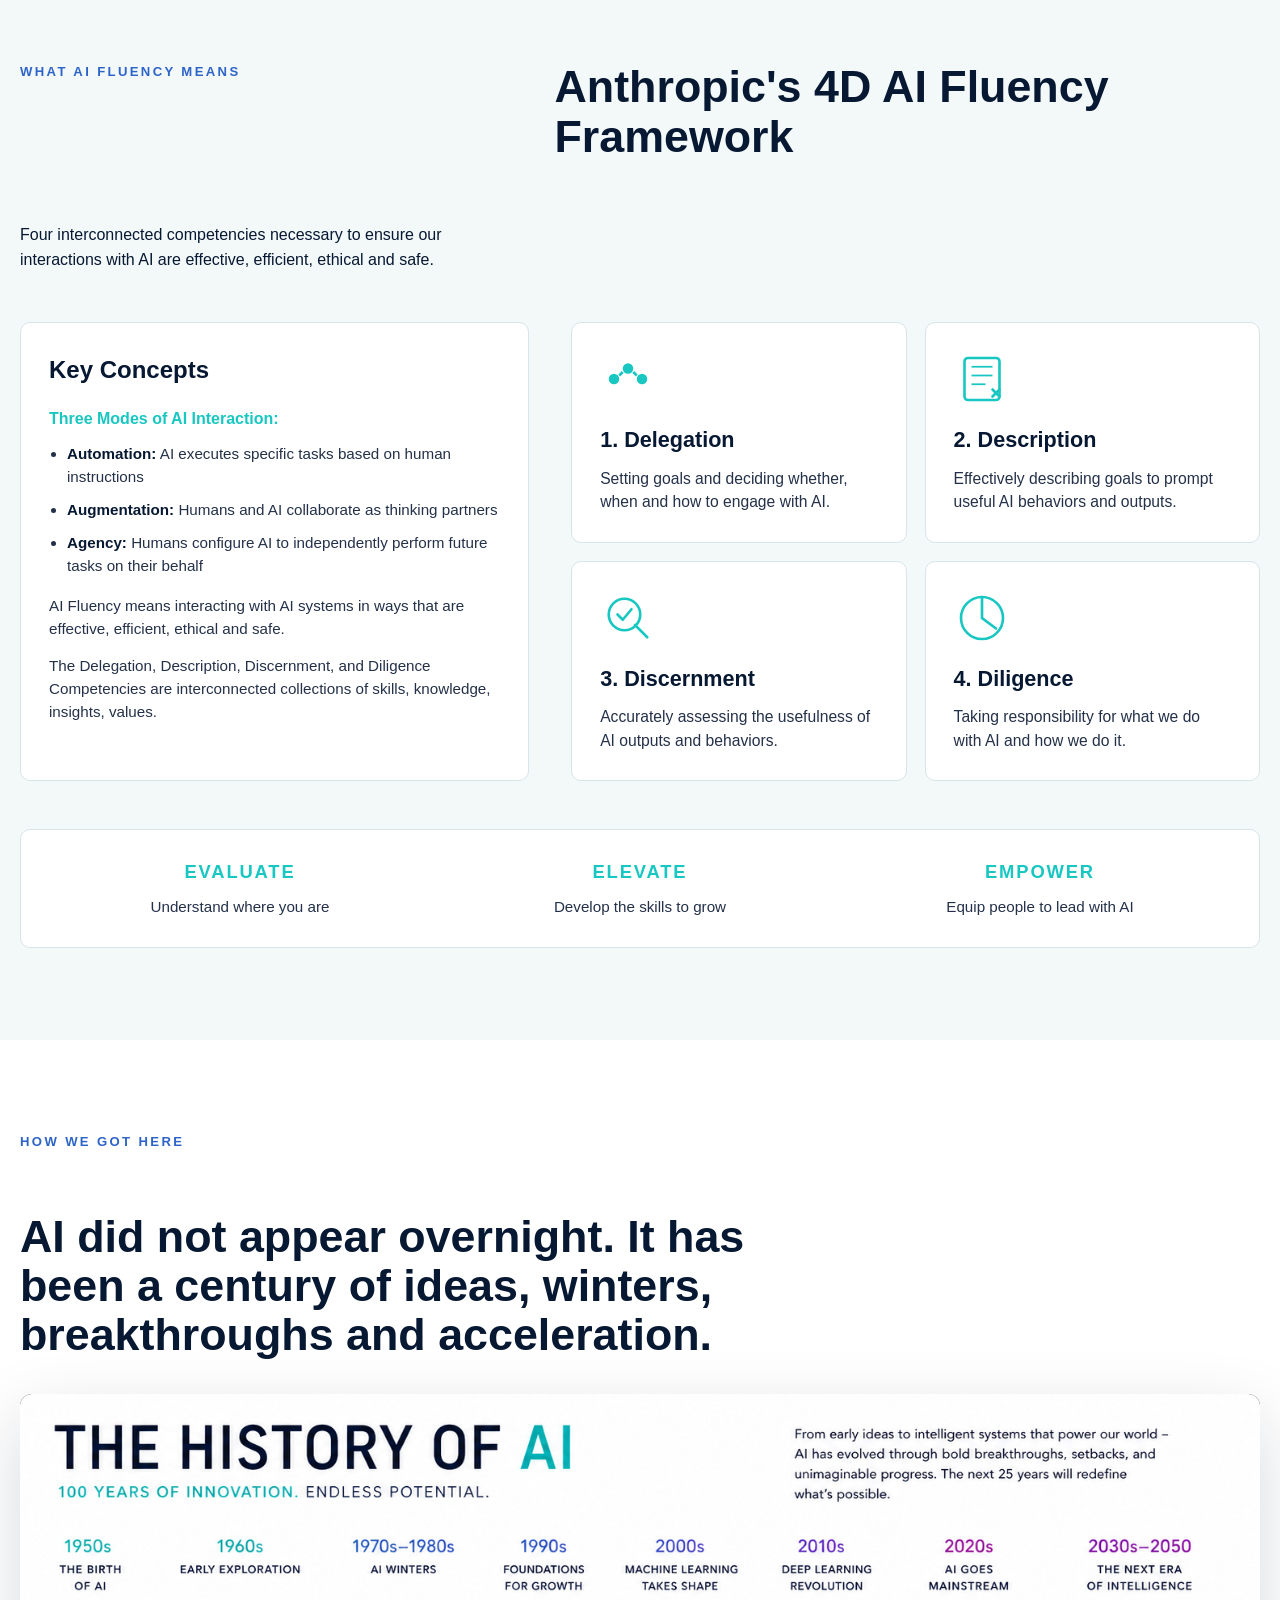
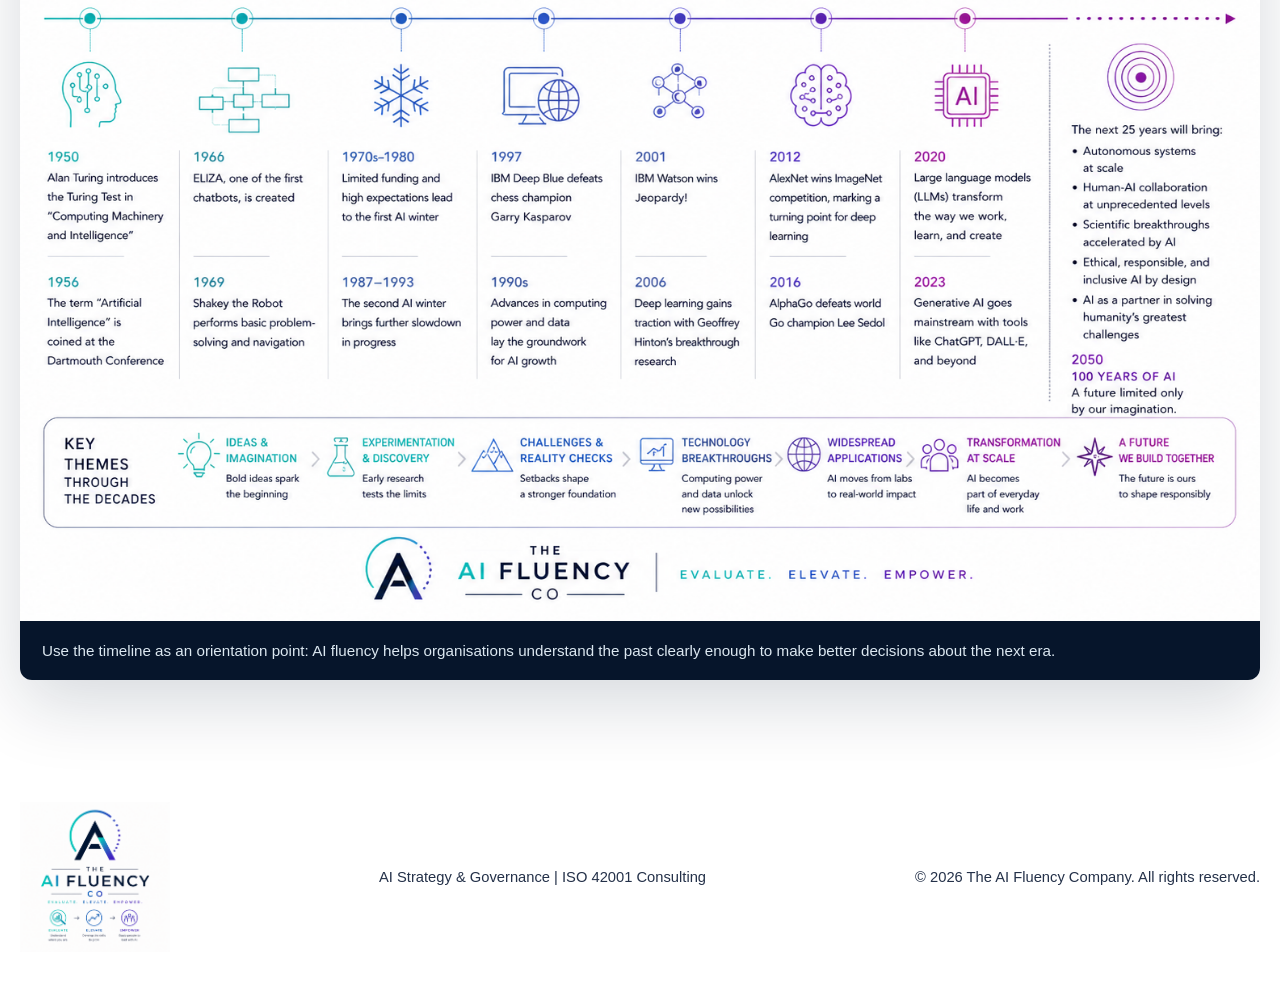
==== commit afea483c: "Add files via upload" ====
--- a/index.html
+++ b/index.html
@@ -93,8 +93,8 @@
         <a href="#about">Who We Are</a>
         <a href="#founder">Founder</a>
         <a href="#governance">Governance</a>
+        <a href="#contact">Next Step</a>
         <a href="#guides">Resources</a>
-        <a href="contact.html">Contact</a>
         <a class="nav-cta" href="https://calendly.com/zoefrancois123/30min">Book a Debrief</a>
       </div>
     </nav>
@@ -144,7 +144,17 @@
       </div>
     </section>
 
-    <!-- 3. WHO WE HELP -->
+    <!-- 3. CONTACT / NEXT STEP -->
+    <section class="section contact" id="contact" aria-labelledby="contact-title">
+      <div>
+        <p class="eyebrow">Next step</p>
+        <h2 id="contact-title">Use the assessment as a conversation starter.</h2>
+        <p>Once you have your score, book a debrief to unpack the results and decide what to do next.</p>
+      </div>
+      <a class="button primary" href="https://calendly.com/zoefrancois123/30min">Book your debrief</a>
+    </section>
+
+    <!-- 4. WHO WE HELP -->
     <section class="section who-we-help" id="who-we-help" aria-labelledby="who-we-help-title">
       <div class="section-heading compact">
         <p class="eyebrow">Who we help</p>
@@ -167,7 +177,7 @@
       </div>
     </section>
 
-    <!-- 4. HOW WE HELP -->
+    <!-- 5. HOW WE HELP -->
     <section class="section" id="work" aria-labelledby="work-title">
       <div class="section-heading compact">
         <p class="eyebrow">How we help</p>
@@ -193,7 +203,7 @@
       </div>
     </section>
 
-    <!-- 5. METHODOLOGY -->
+    <!-- 6. METHODOLOGY -->
     <section class="section methodology" id="methodology" aria-labelledby="methodology-title">
       <div class="section-heading compact">
         <p class="eyebrow">Methodology</p>
@@ -280,7 +290,7 @@
       </div>
     </section>
 
-    <!-- 8. GOVERNANCE -->
+    <!-- 9. GOVERNANCE -->
     <section class="section governance" id="governance" aria-labelledby="governance-title">
       <div class="section-heading">
         <p class="eyebrow">Governance &amp; ROI</p>
@@ -302,7 +312,7 @@
       </div>
     </section>
 
-    <!-- 9. FREE RESOURCES -->
+    <!-- 10. FREE RESOURCES -->
     <section class="section resources" id="guides" aria-labelledby="guides-title">
       <div class="section-heading compact">
         <p class="eyebrow">Free Resources</p>
@@ -365,16 +375,6 @@
           </div>
         </div>
       </div>
-    </section>
-
-    <!-- 10. CONTACT -->
-    <section class="section contact" id="contact" aria-labelledby="contact-title">
-      <div>
-        <p class="eyebrow">Next step</p>
-        <h2 id="contact-title">Use the assessment as a conversation starter.</h2>
-        <p>Once you have your score, book a debrief to unpack the results and decide what to do next.</p>
-      </div>
-      <a class="button primary" href="https://calendly.com/zoefrancois123/30min">Book your debrief</a>
     </section>
 
     <!-- 11. AI FLUENCY FRAMEWORK -->
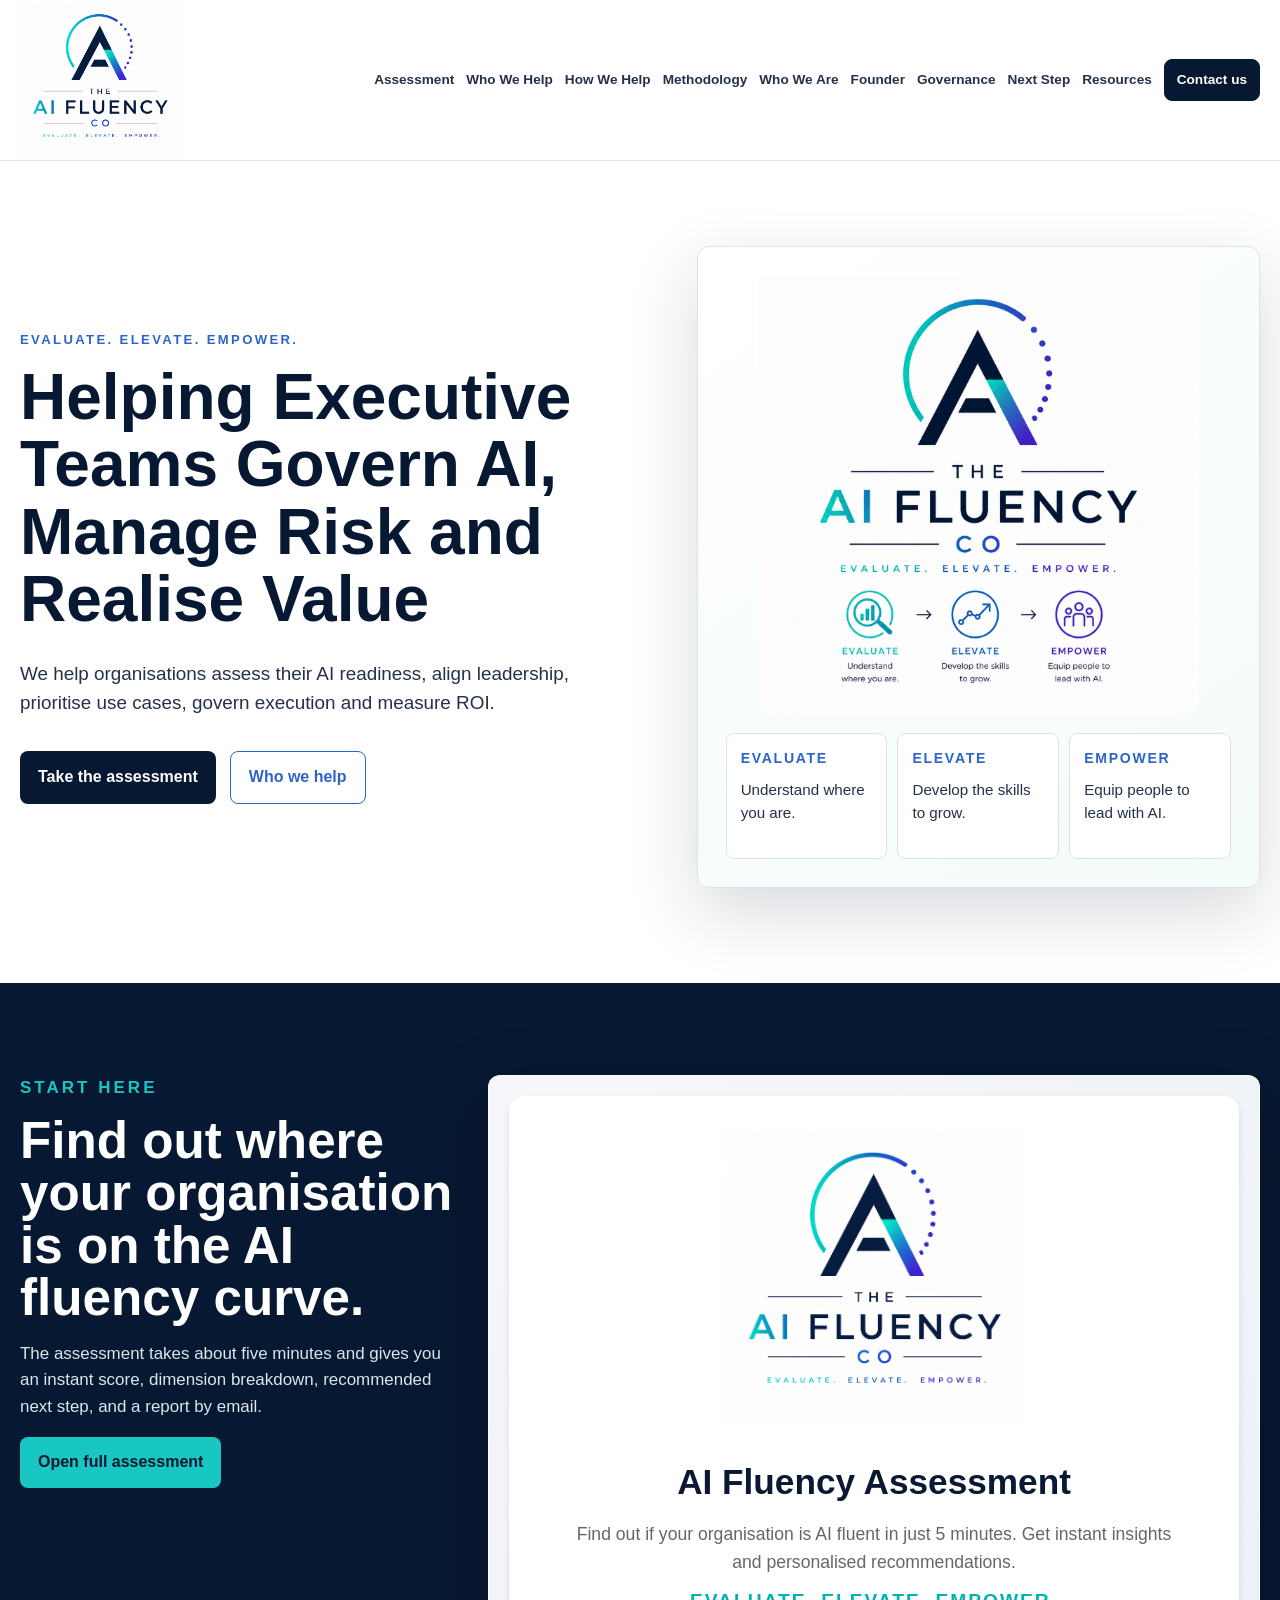
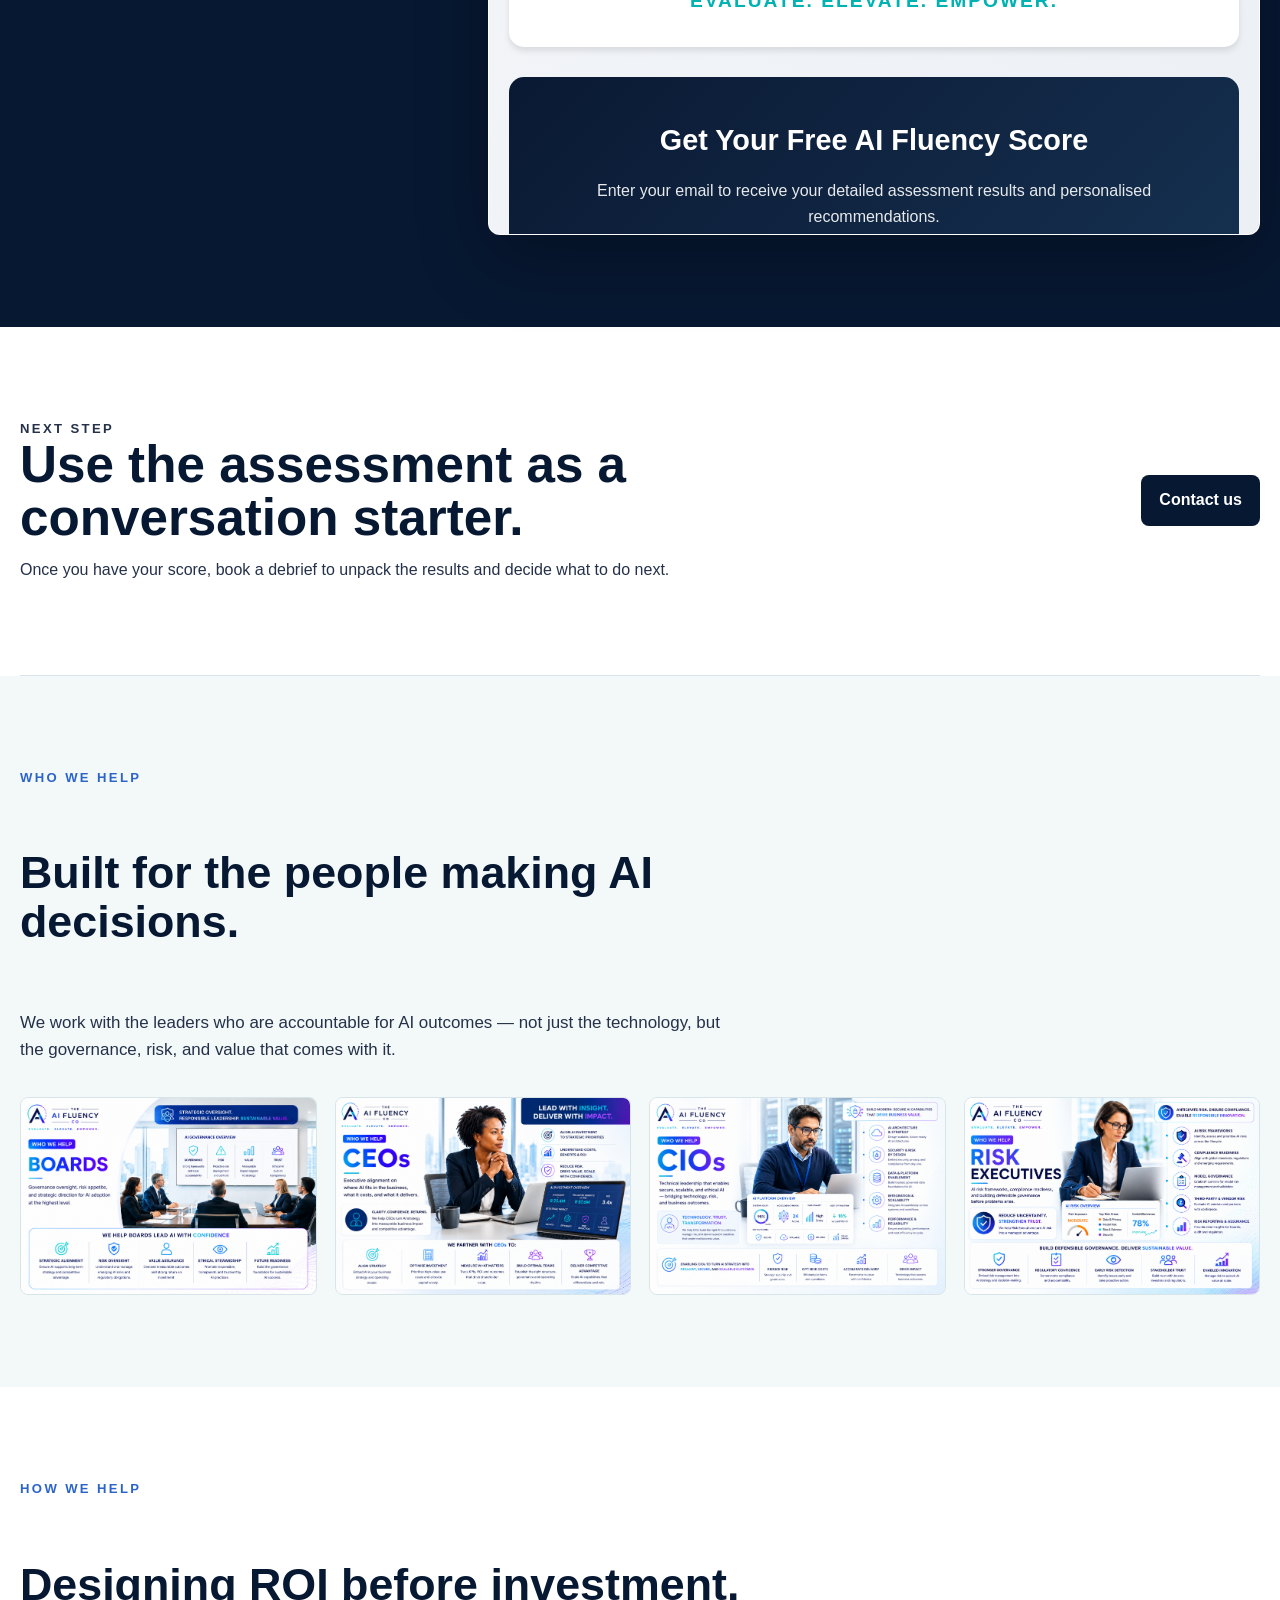
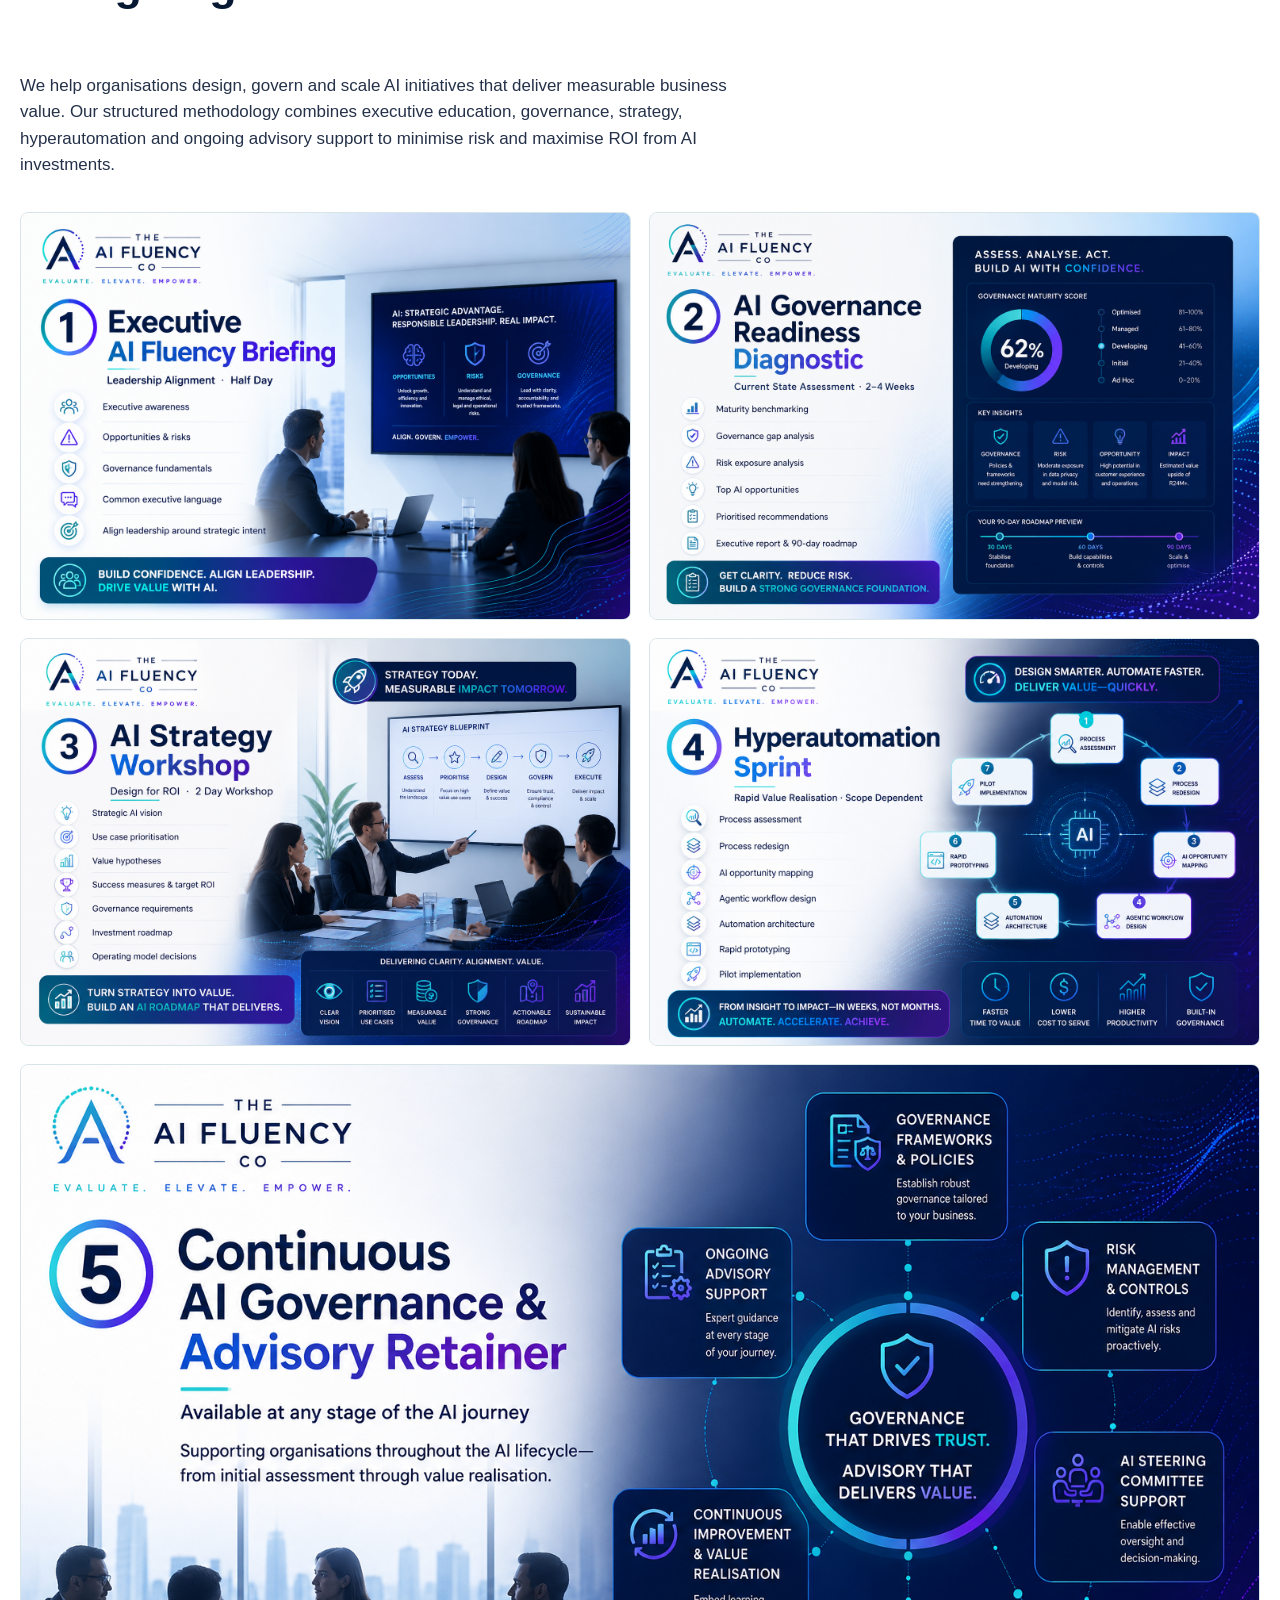
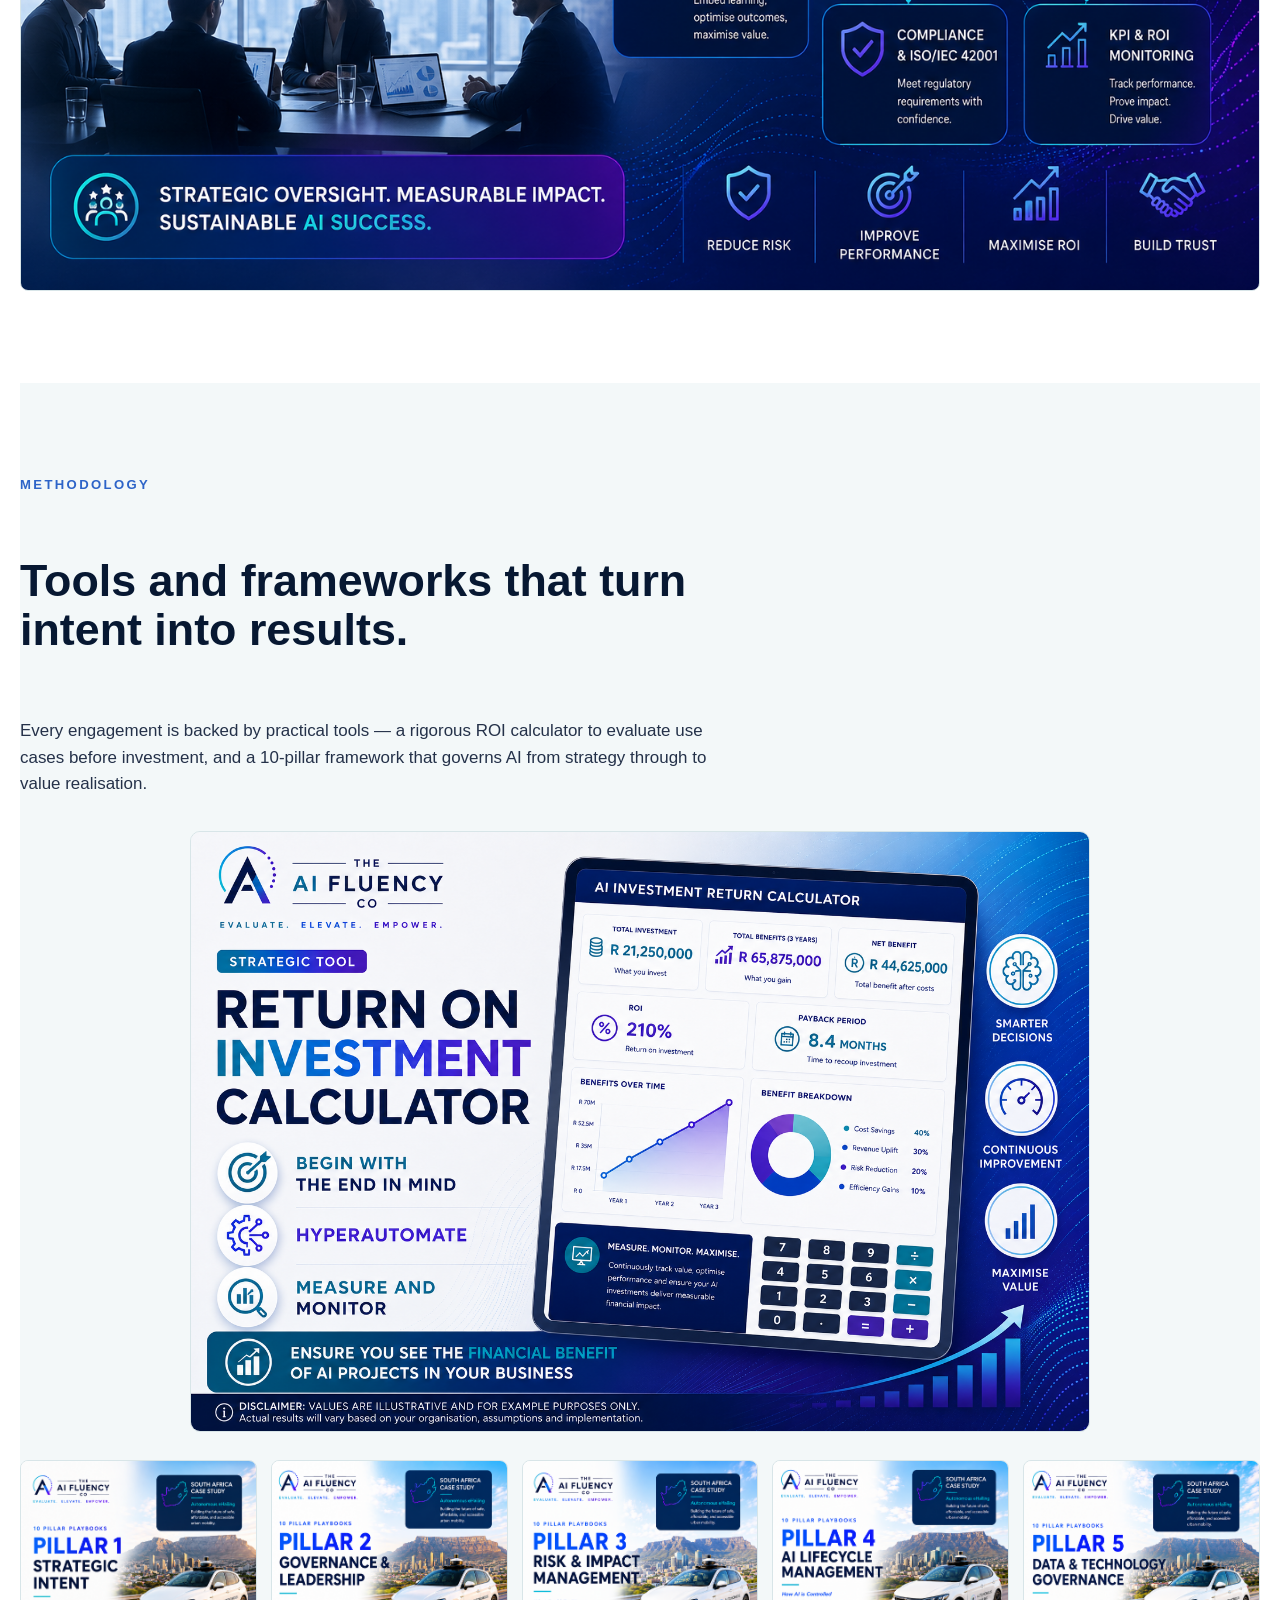
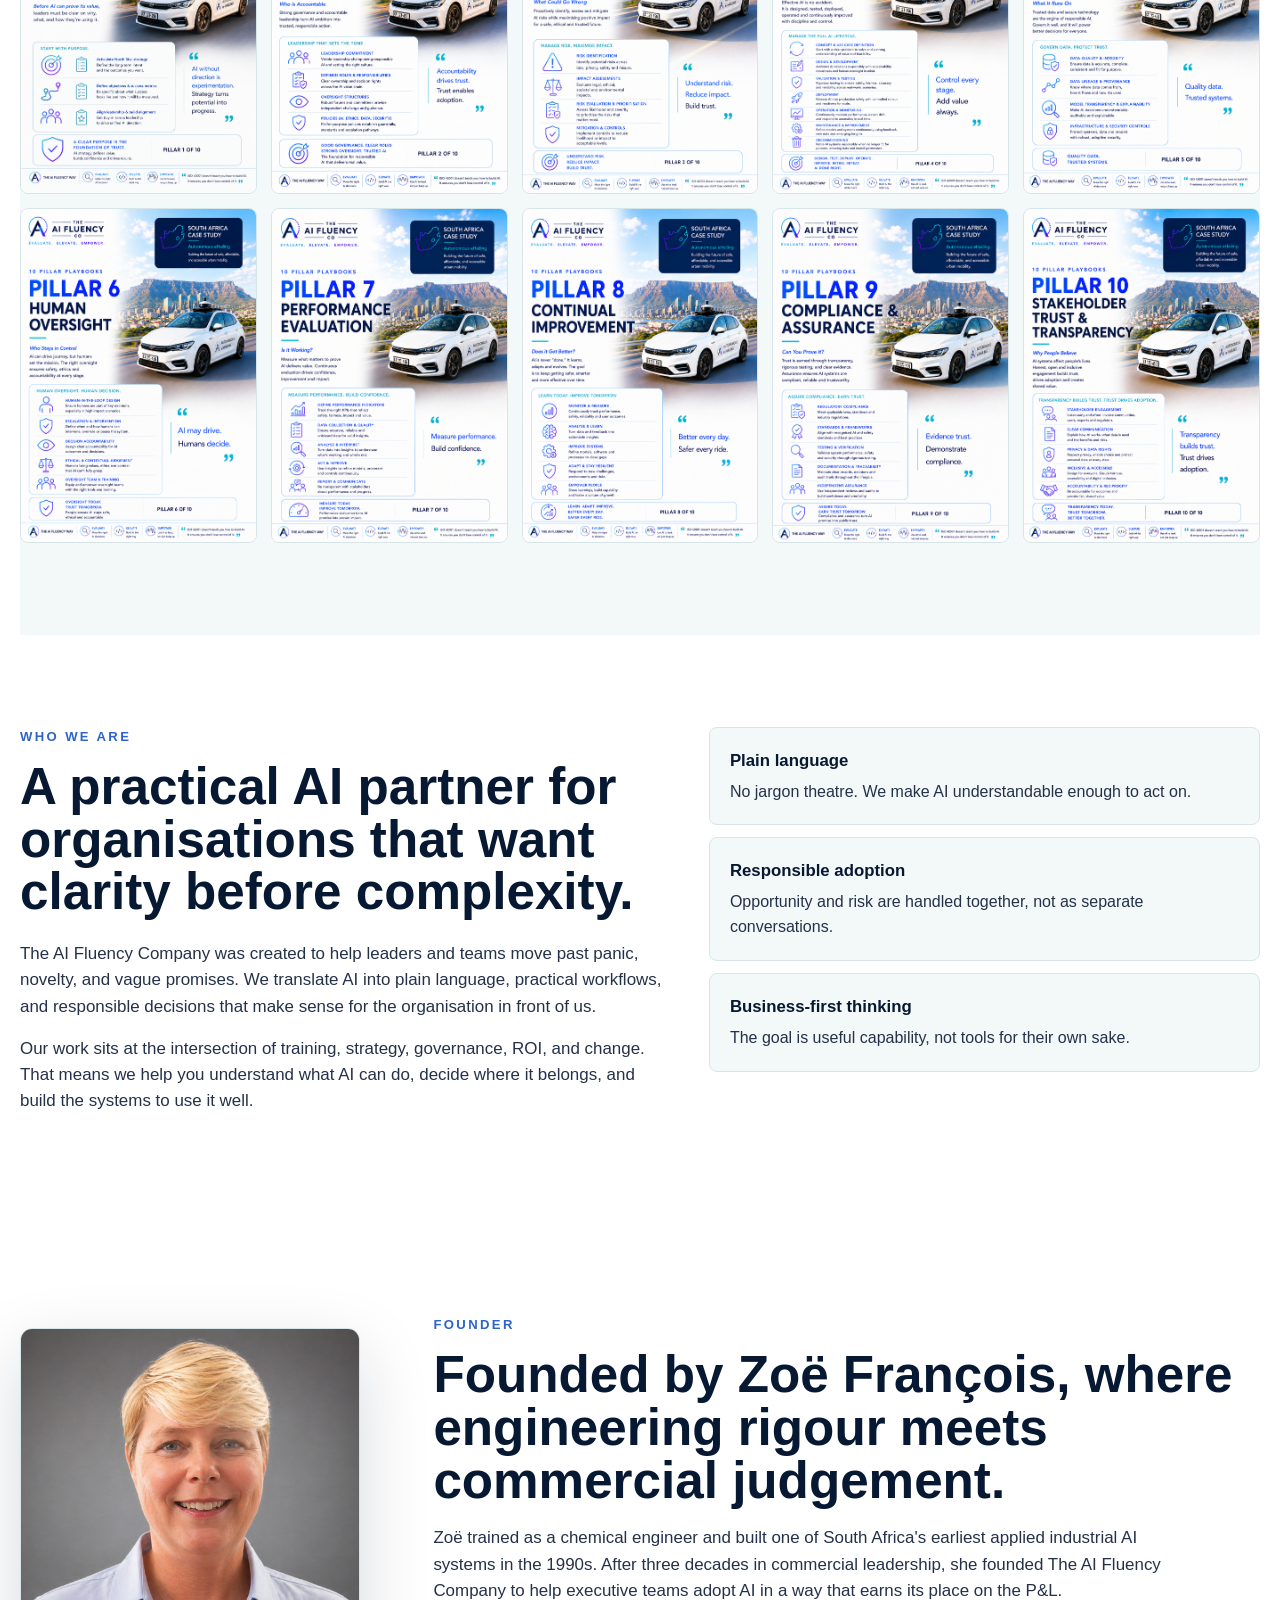
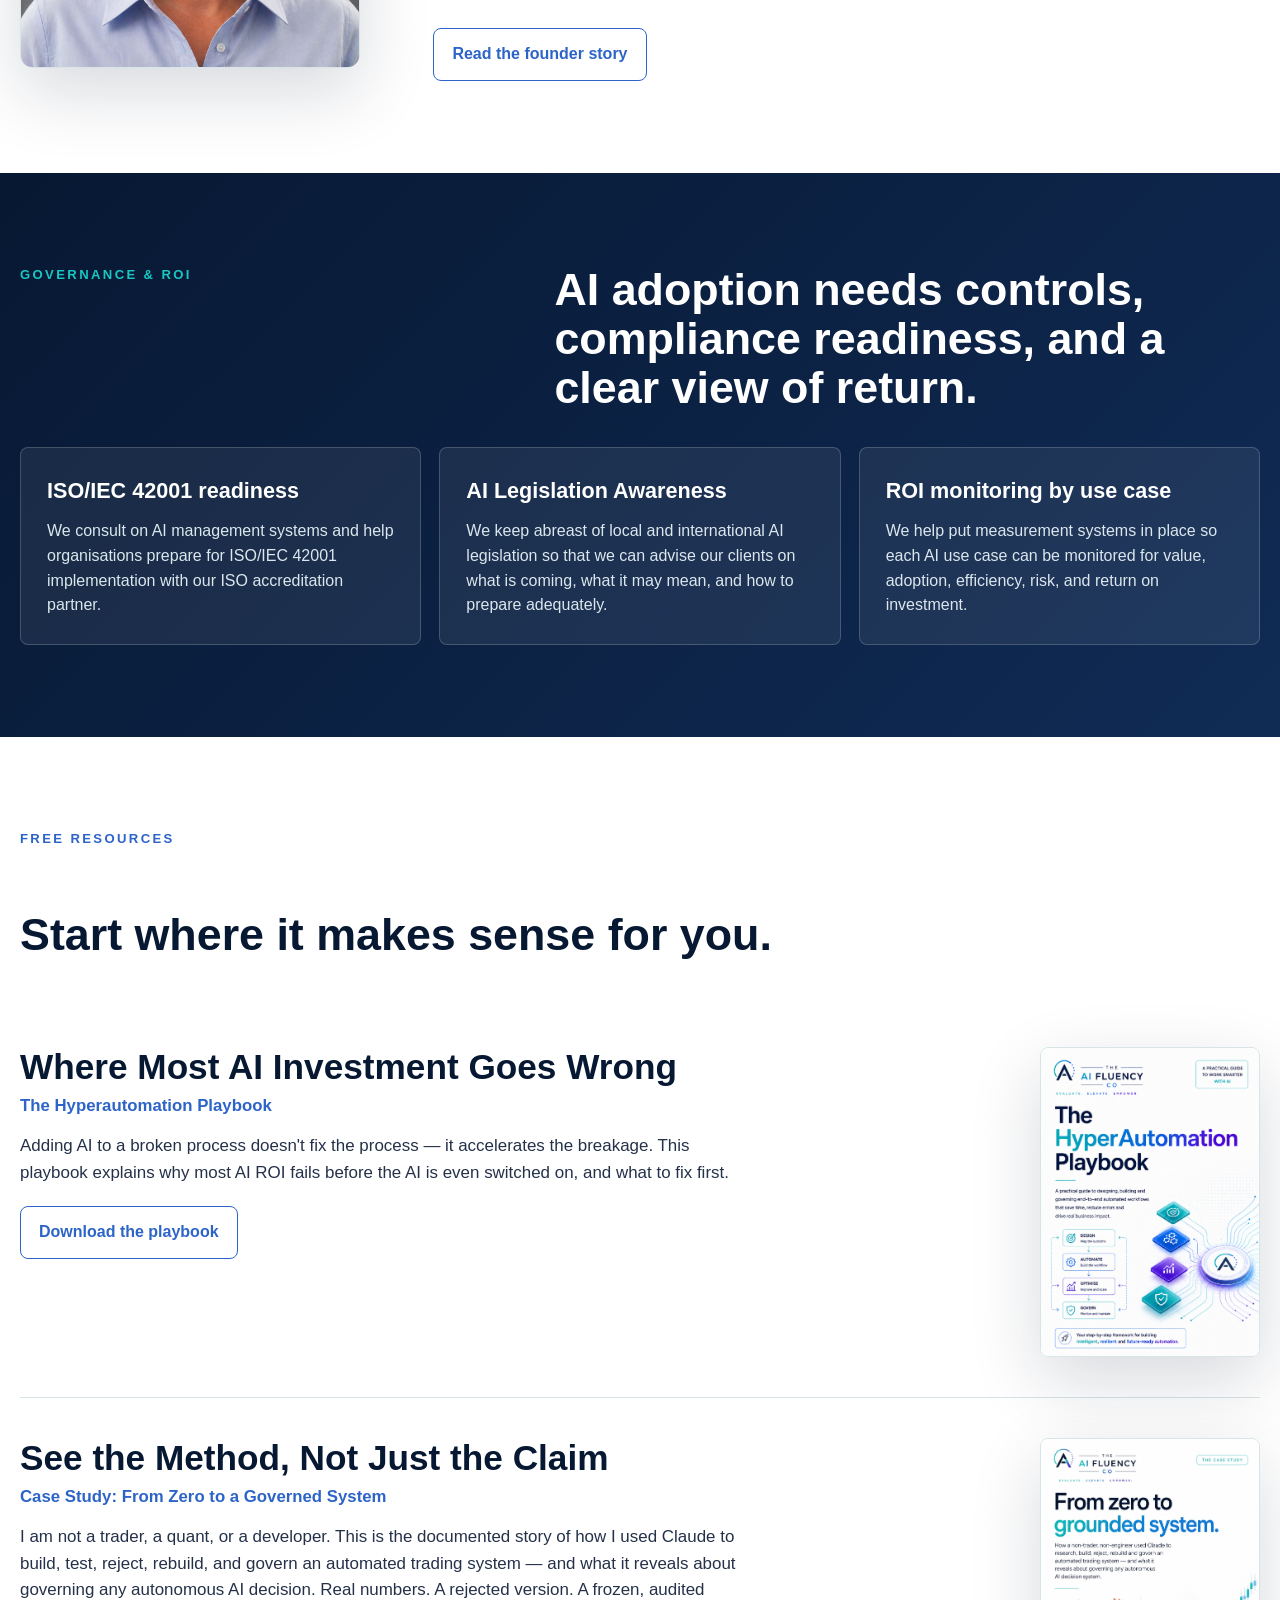
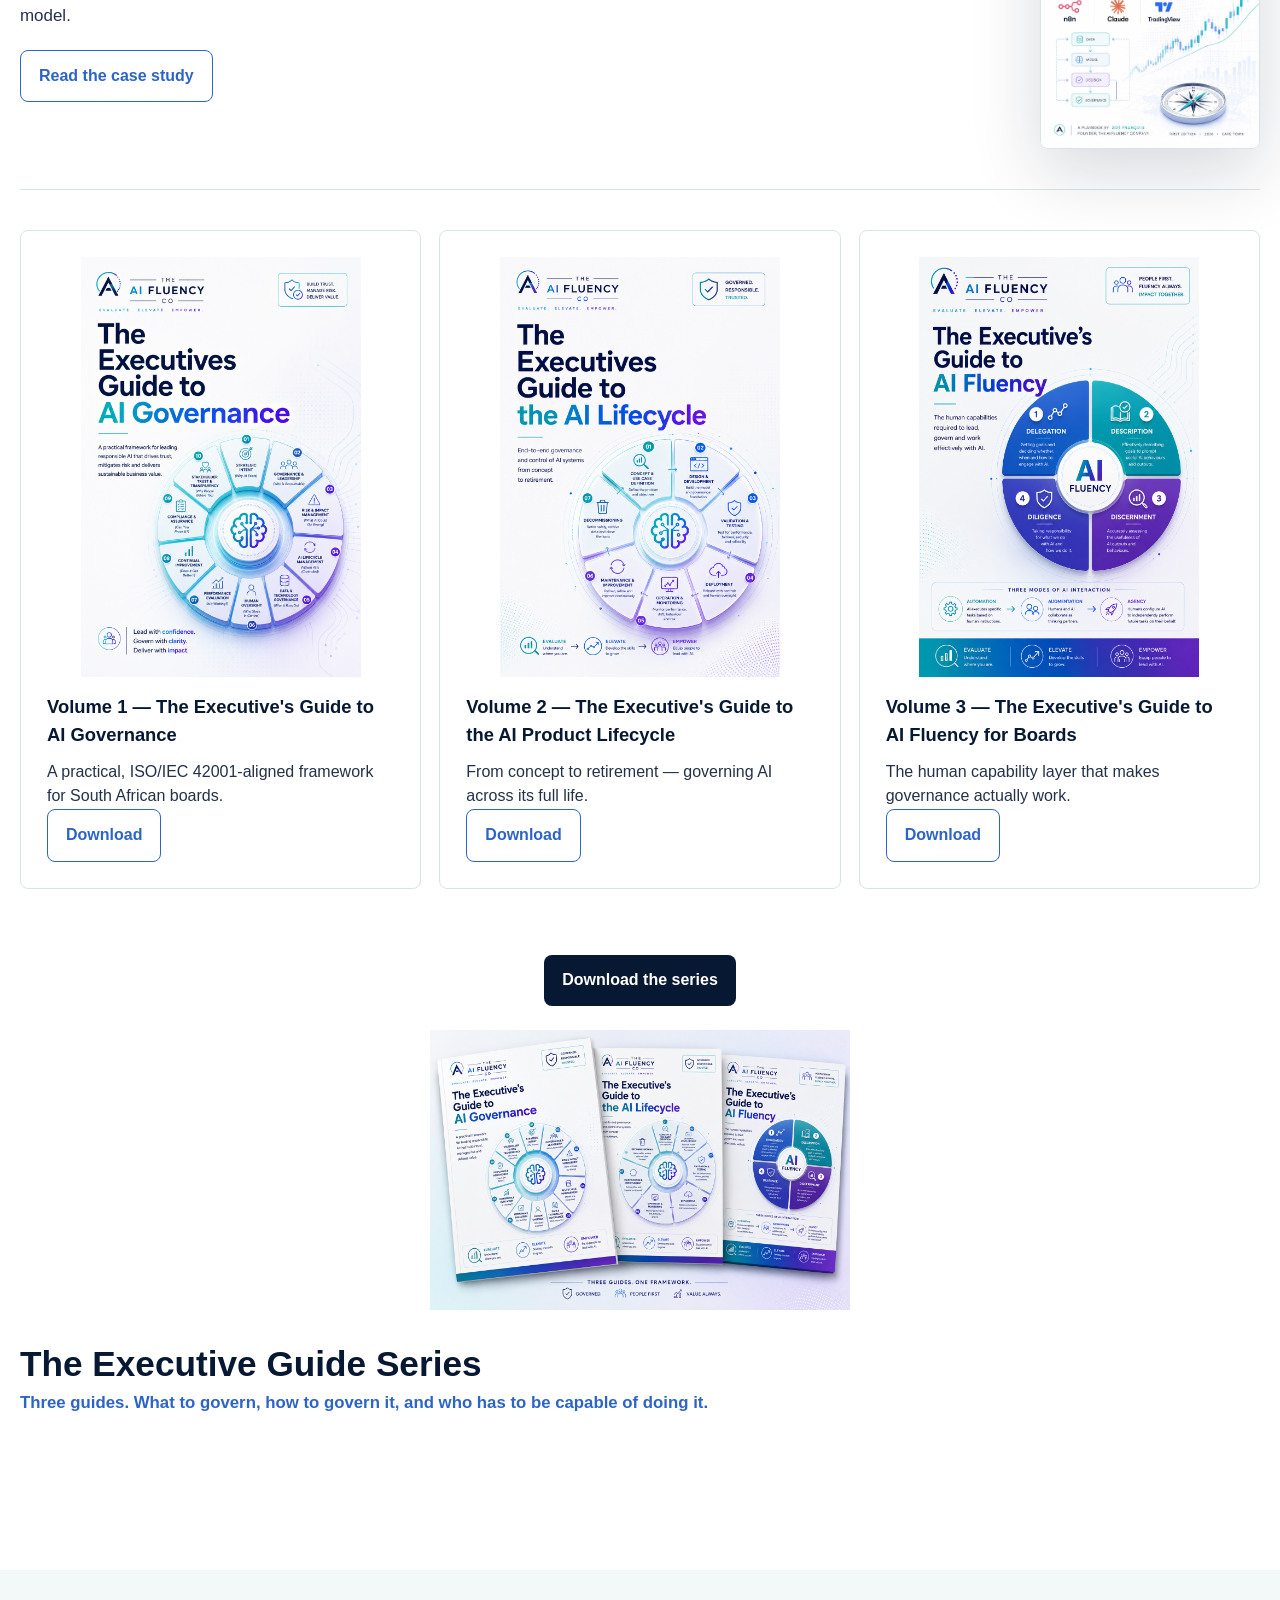
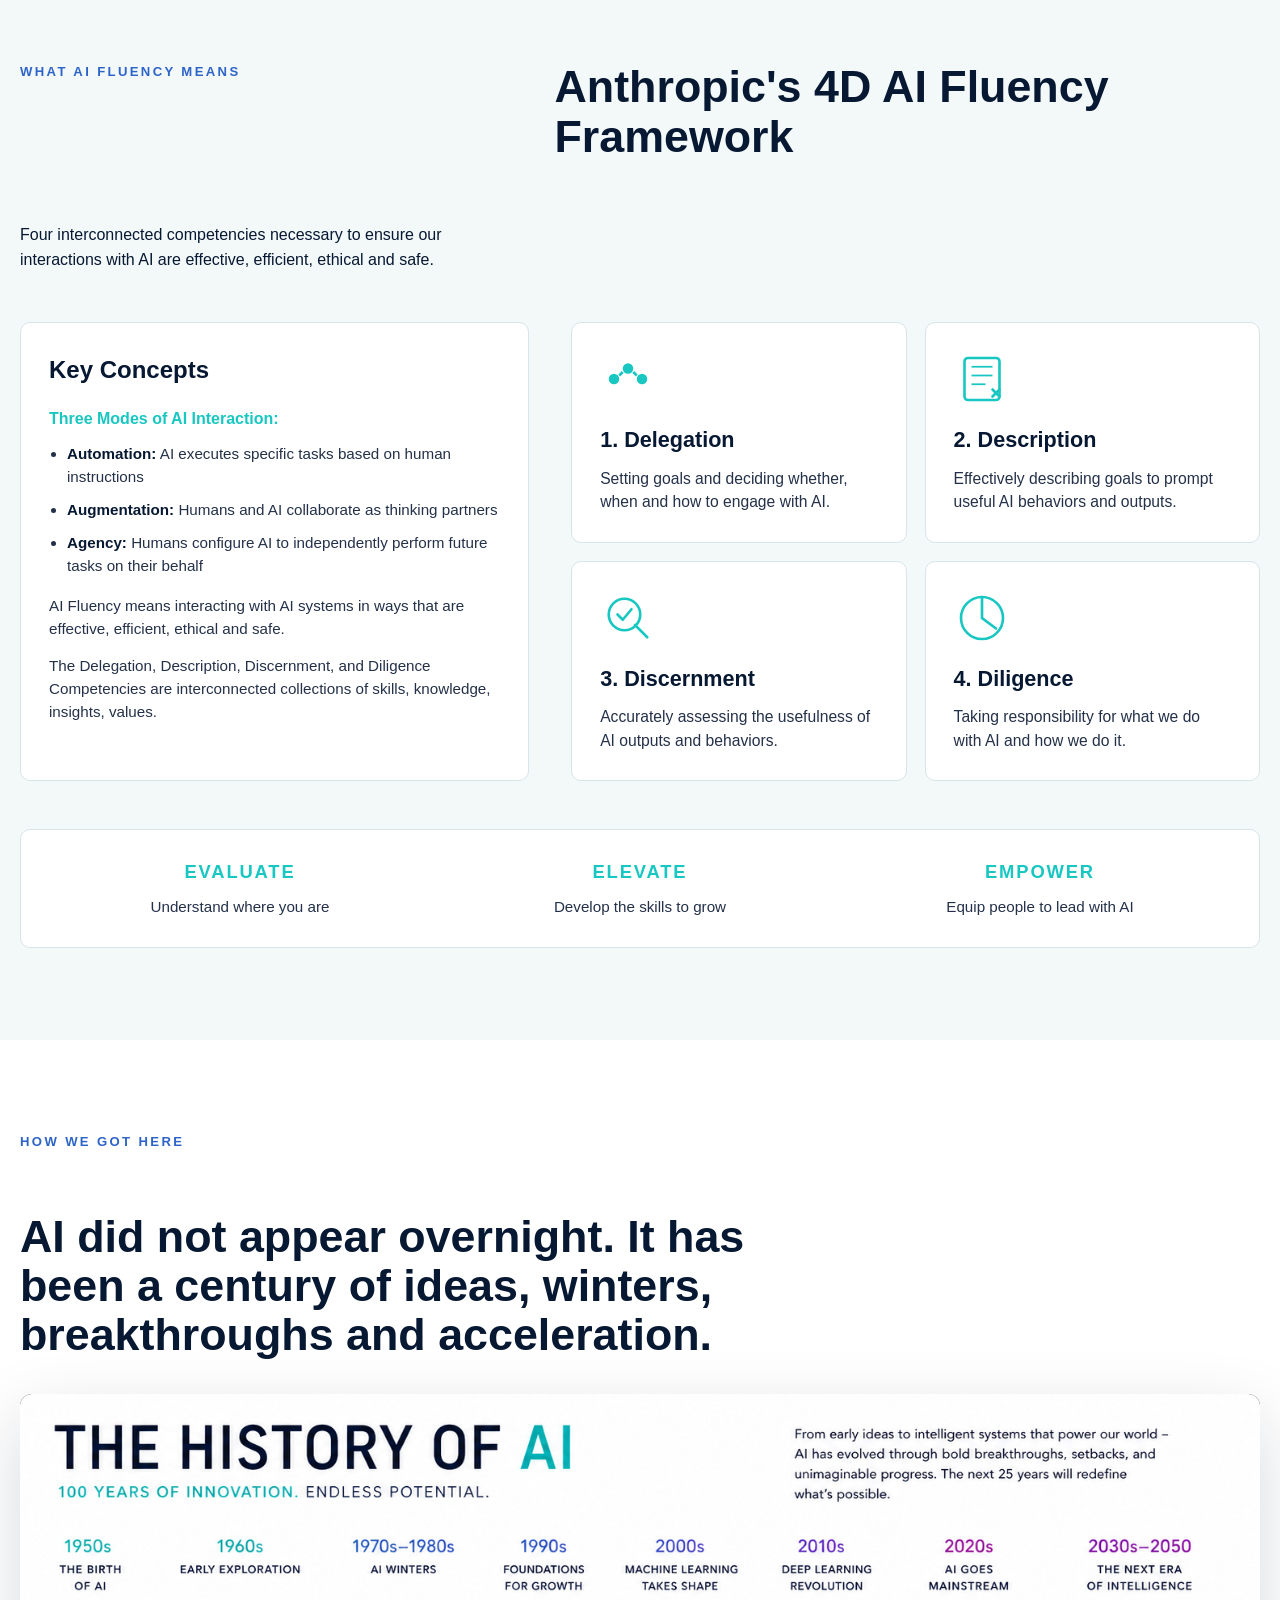
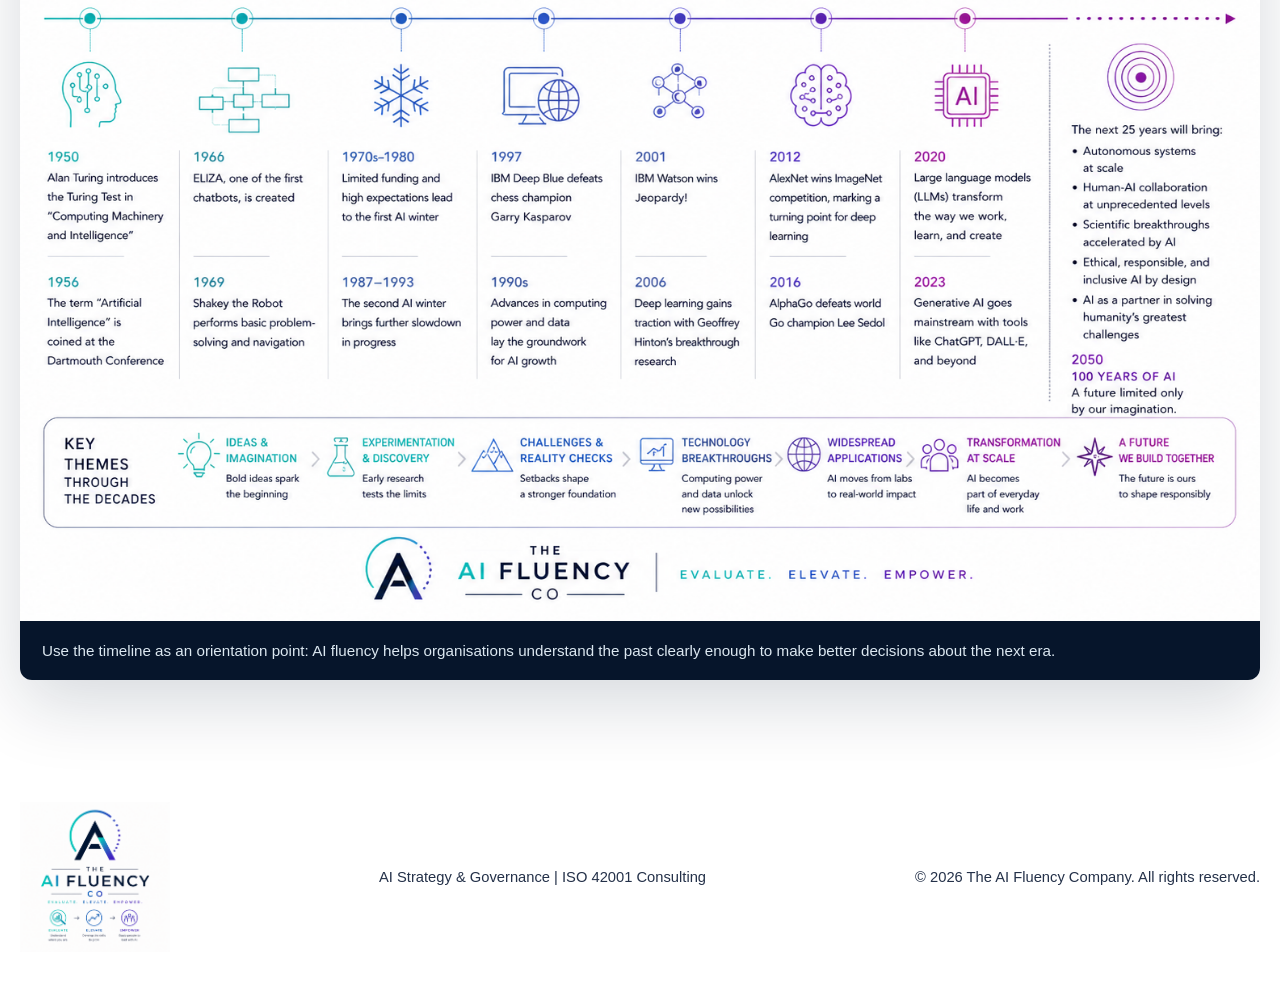
==== commit 7e9ba92e: "Add files via upload" ====
--- a/index.html
+++ b/index.html
@@ -95,7 +95,7 @@
         <a href="#governance">Governance</a>
         <a href="#contact">Next Step</a>
         <a href="#guides">Resources</a>
-        <a class="nav-cta" href="https://calendly.com/zoefrancois123/30min">Book a Debrief</a>
+        <a class="nav-cta" href="contact.html">Contact us</a>
       </div>
     </nav>
   </header>
@@ -151,7 +151,7 @@
         <h2 id="contact-title">Use the assessment as a conversation starter.</h2>
         <p>Once you have your score, book a debrief to unpack the results and decide what to do next.</p>
       </div>
-      <a class="button primary" href="https://calendly.com/zoefrancois123/30min">Book your debrief</a>
+      <a class="button primary" href="contact.html">Contact us</a>
     </section>
 
     <!-- 4. WHO WE HELP -->
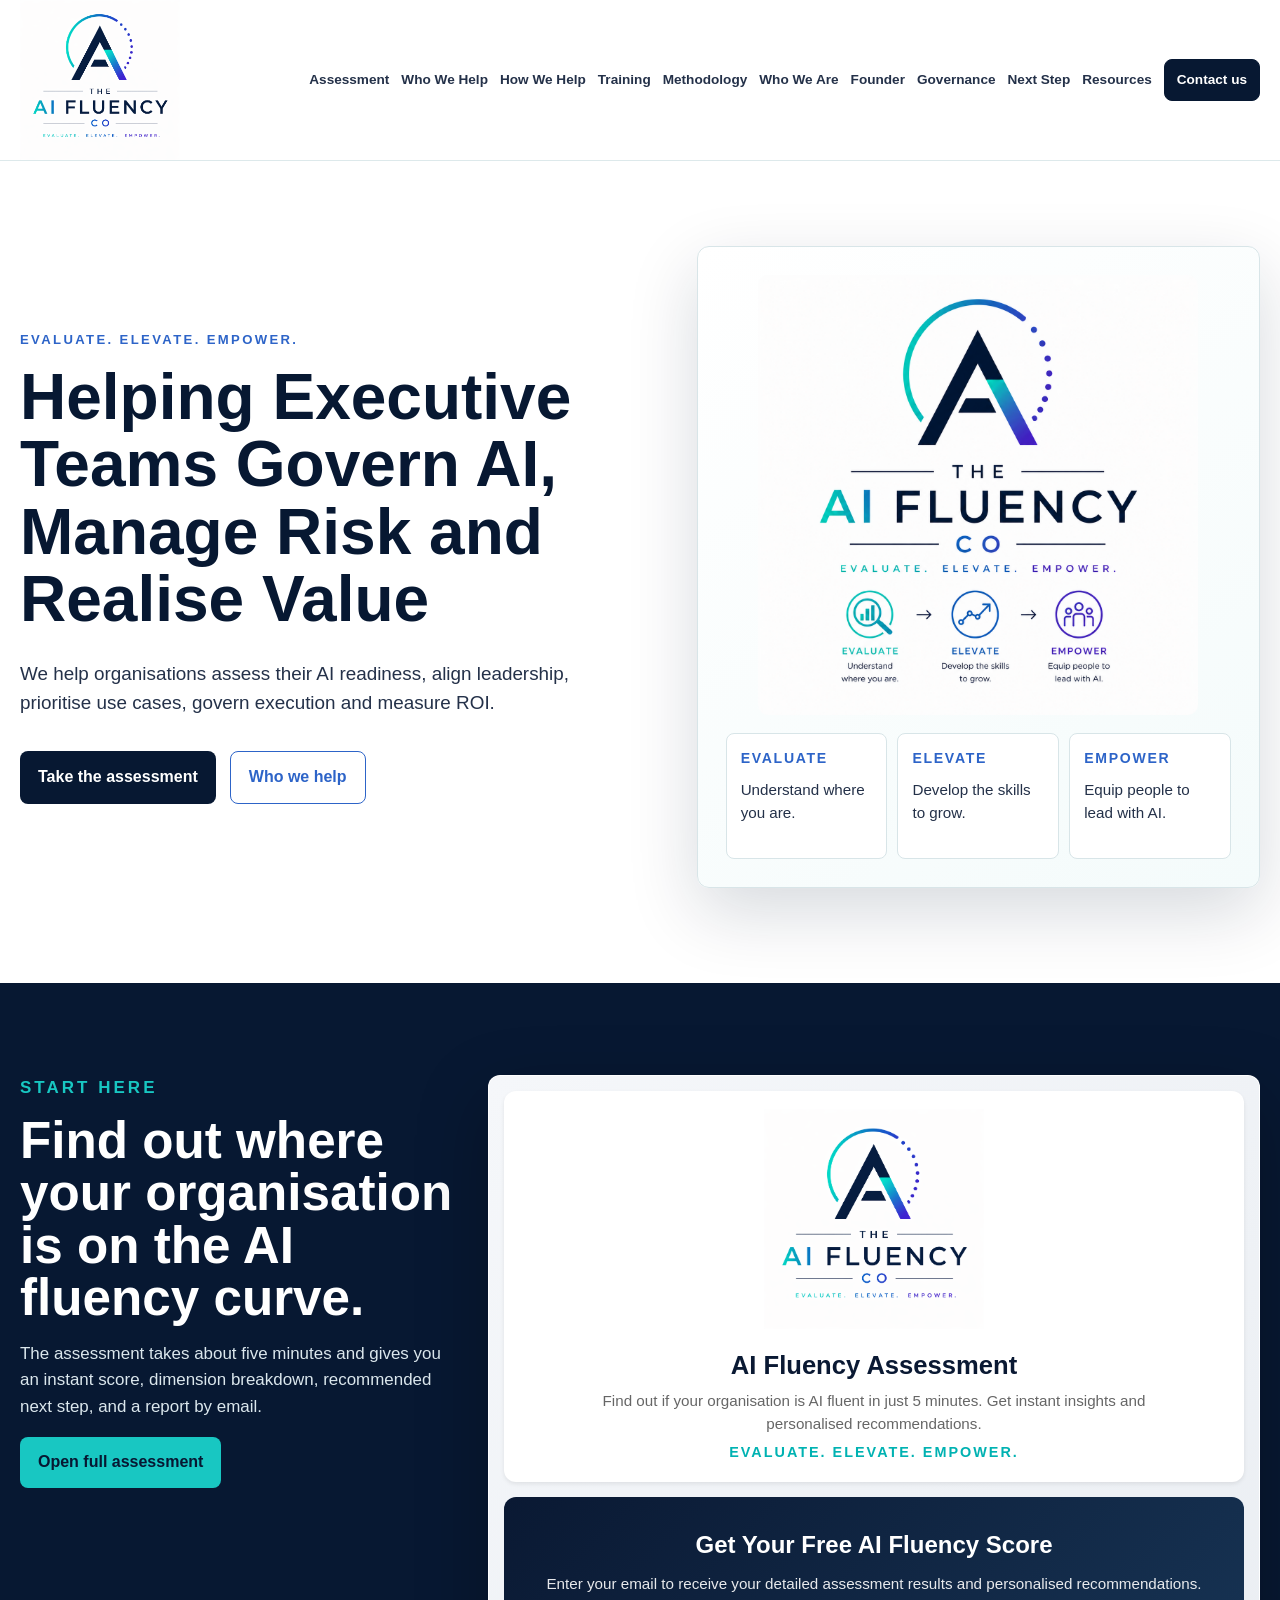
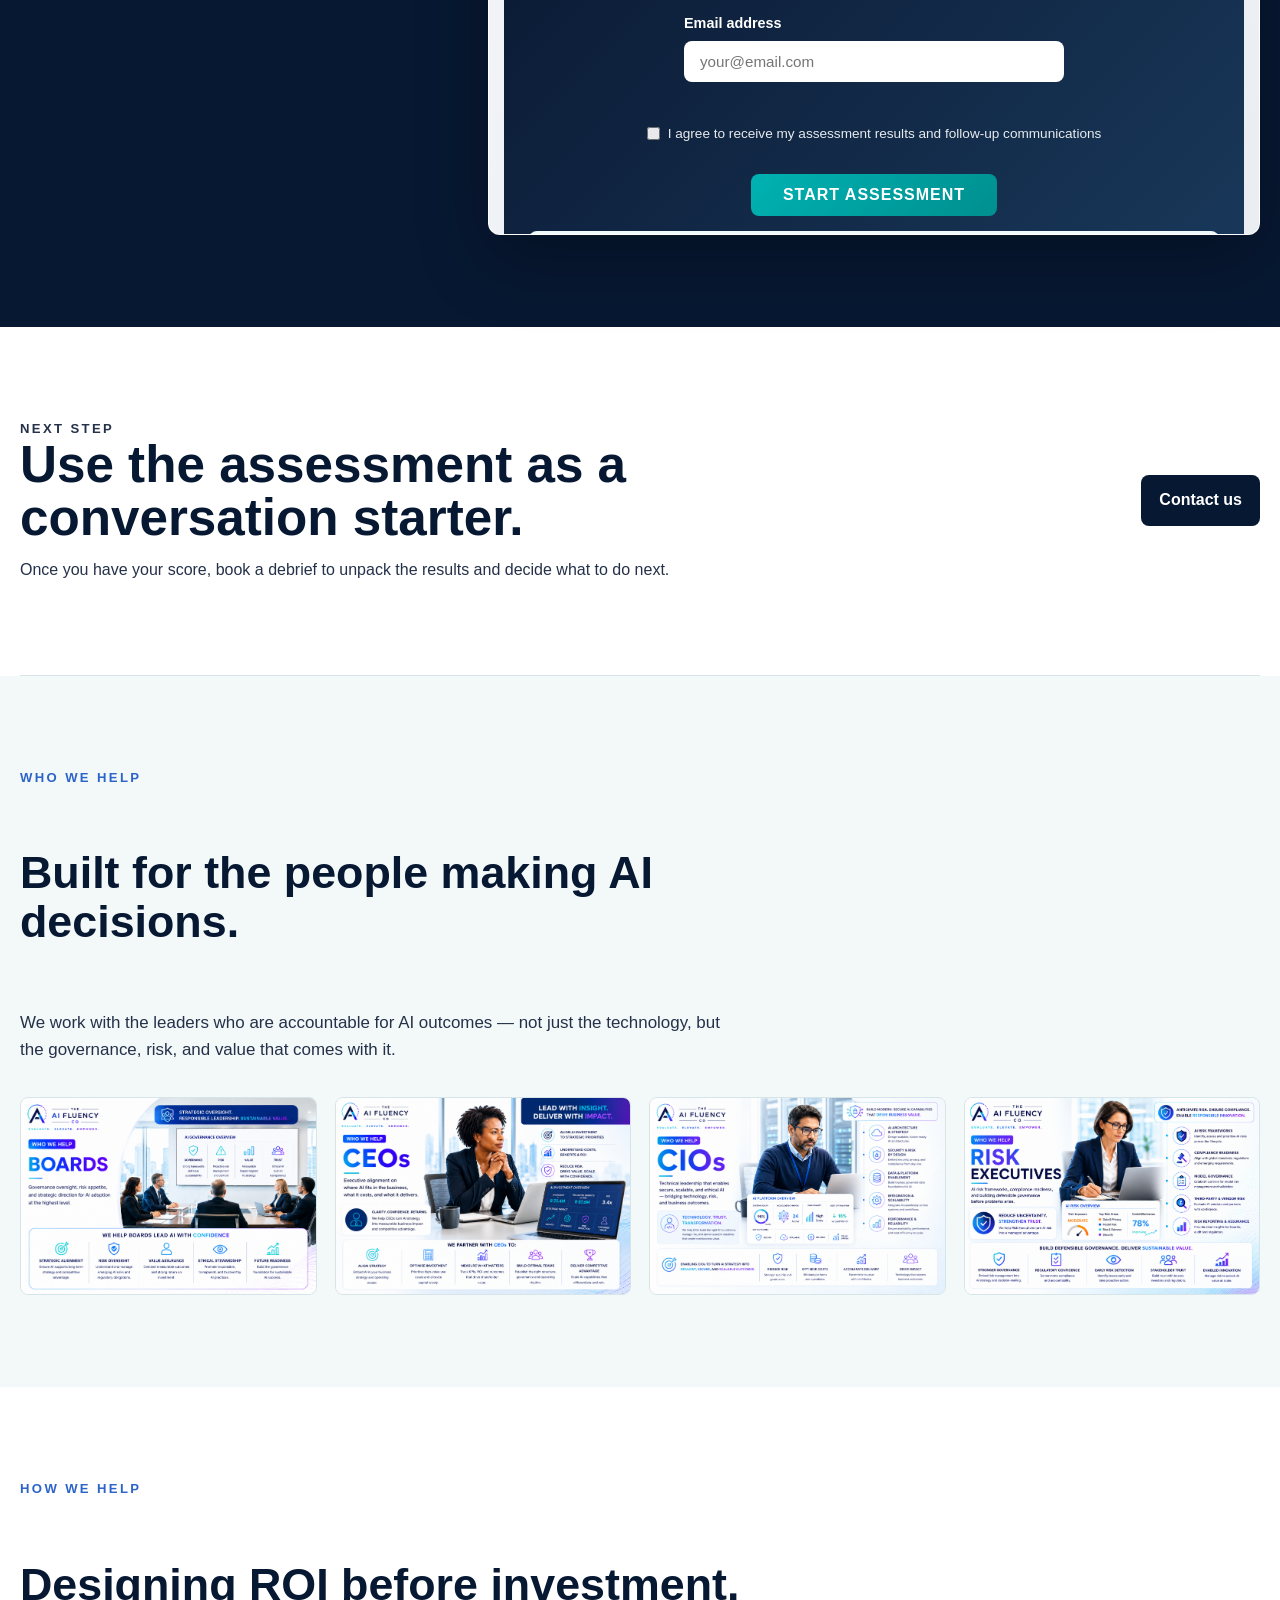
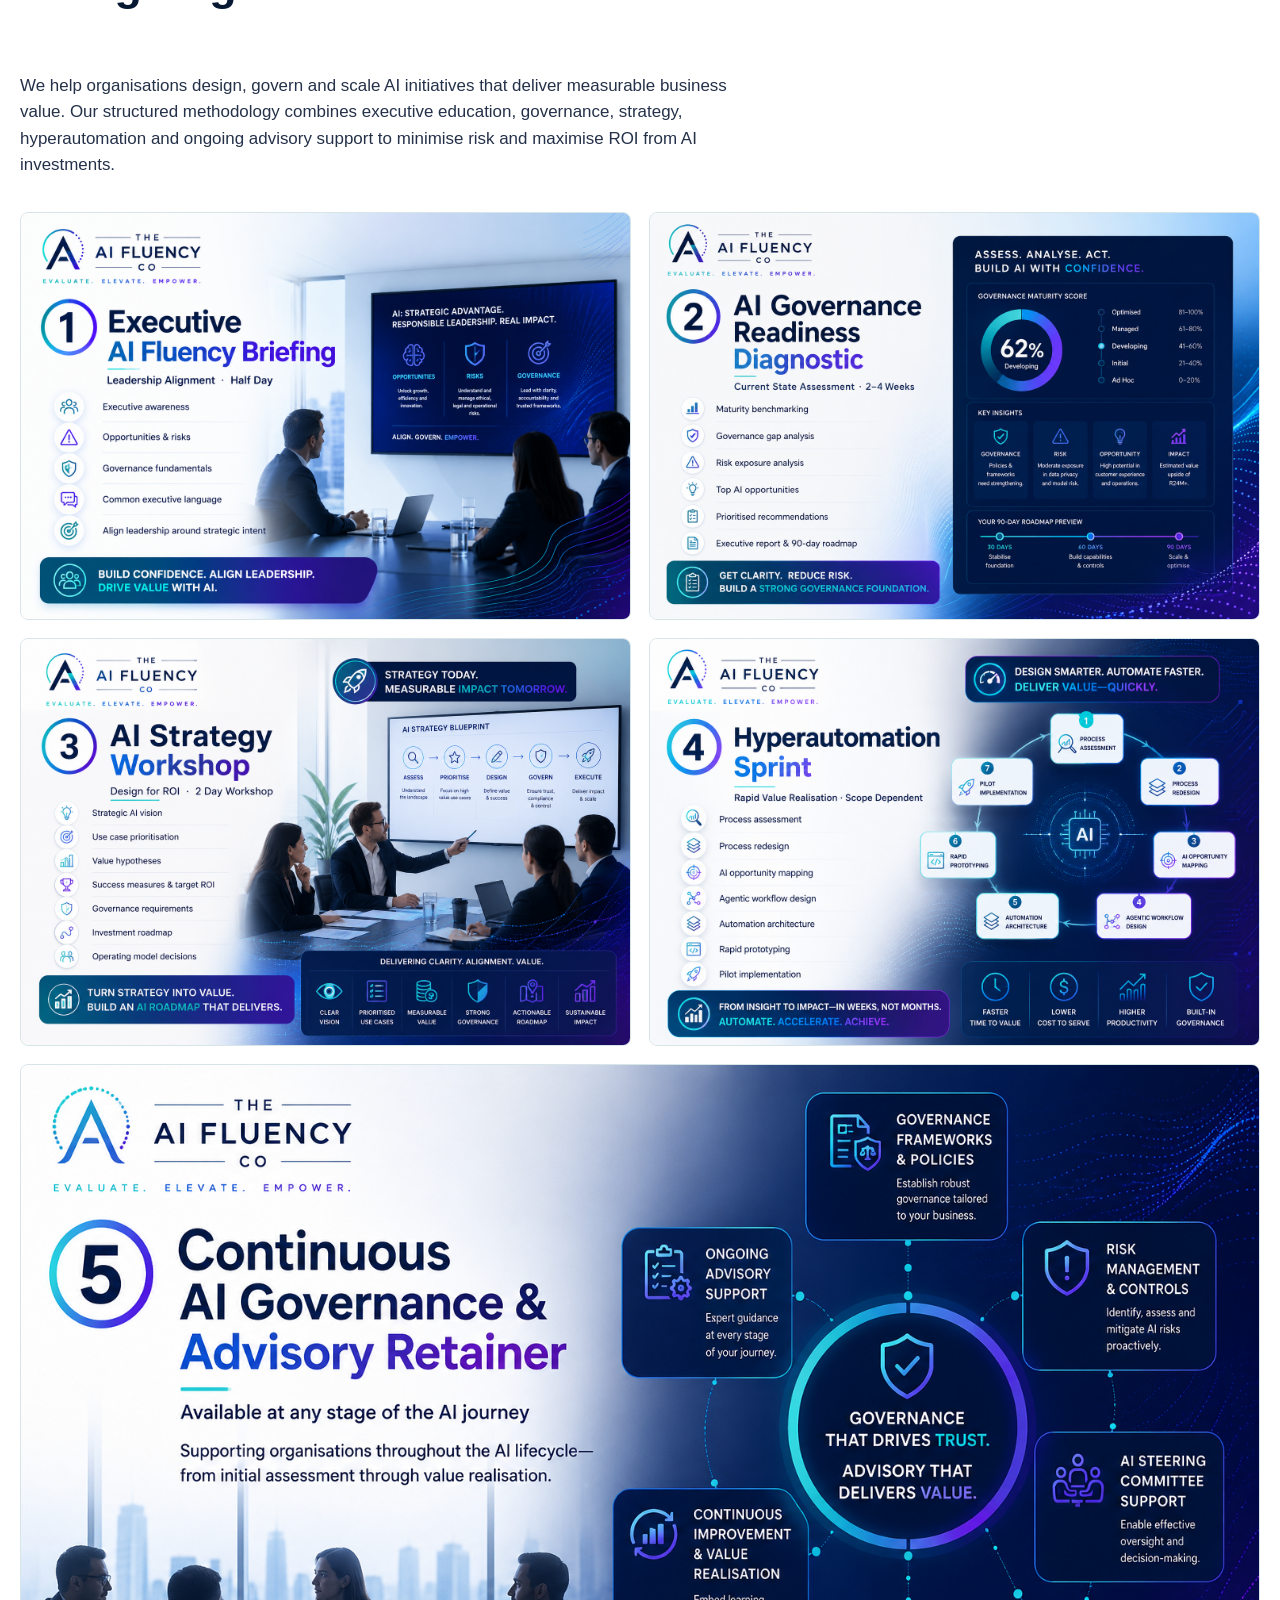
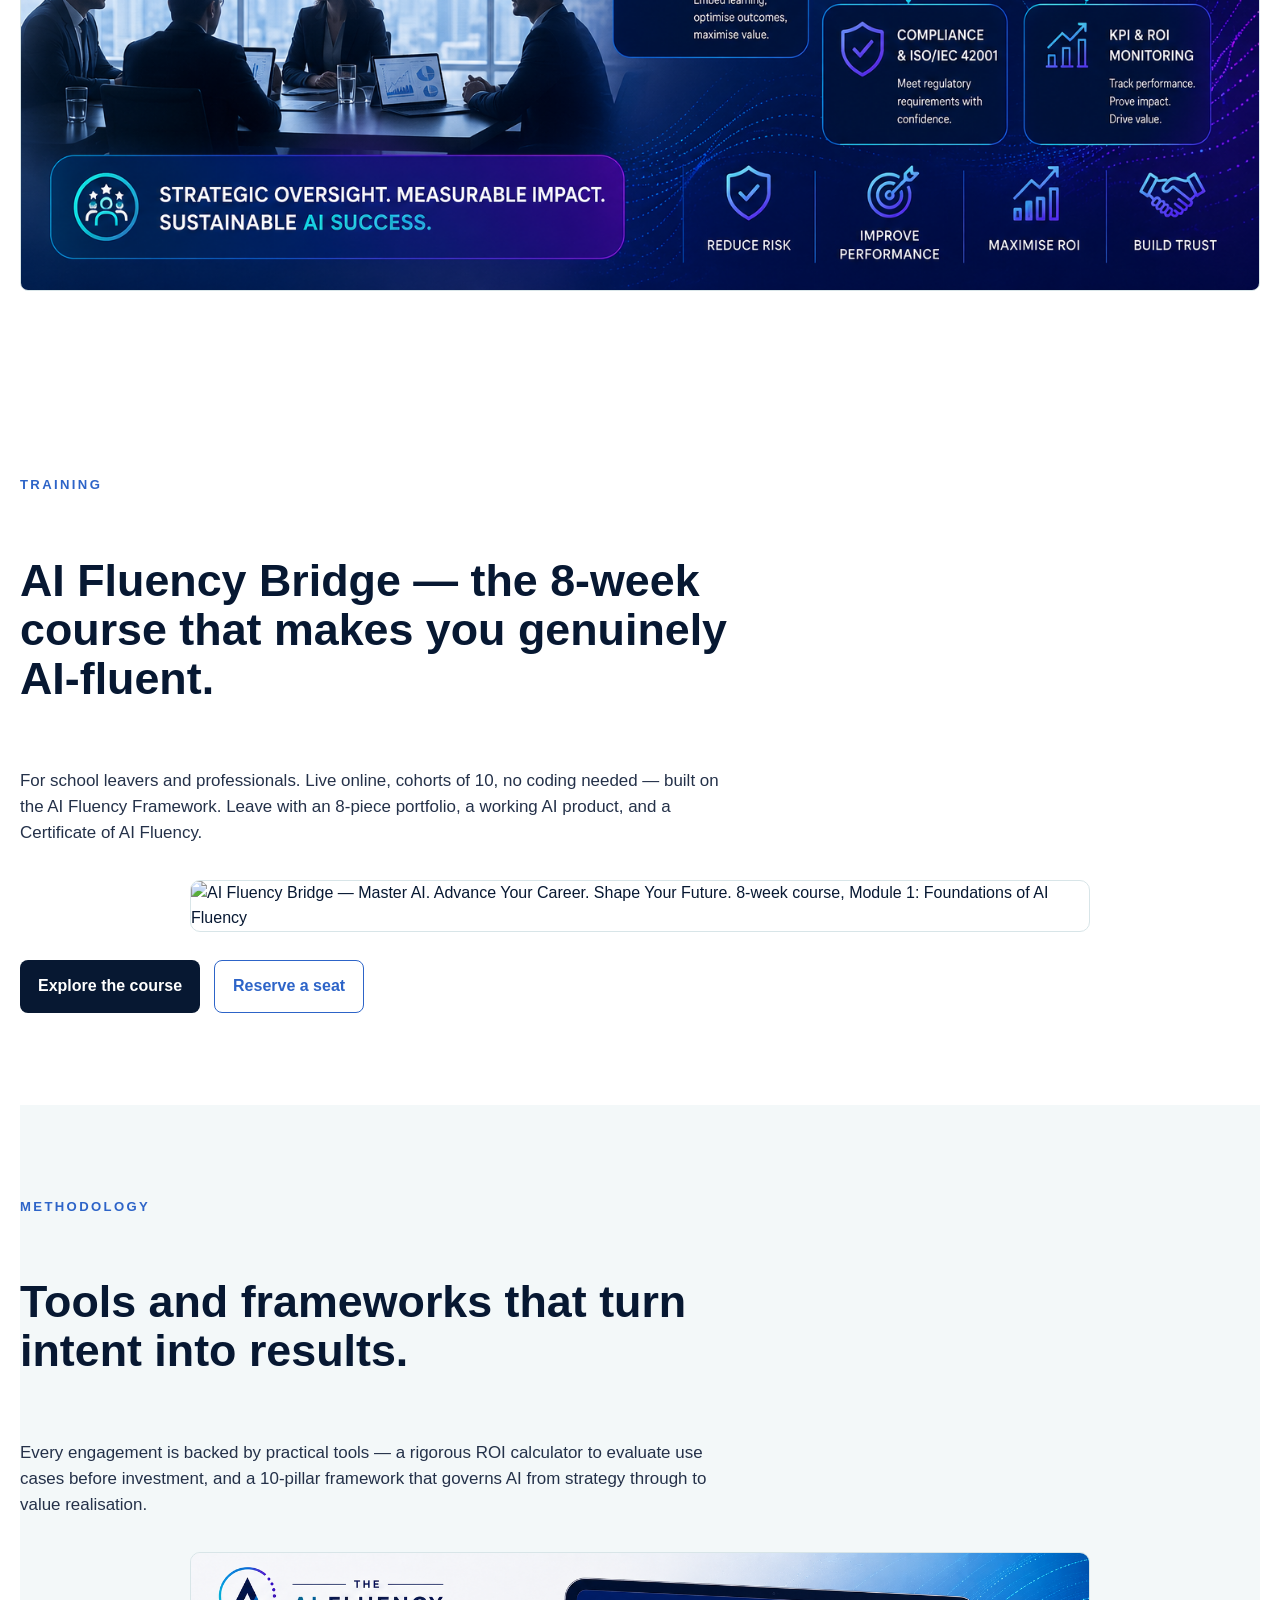
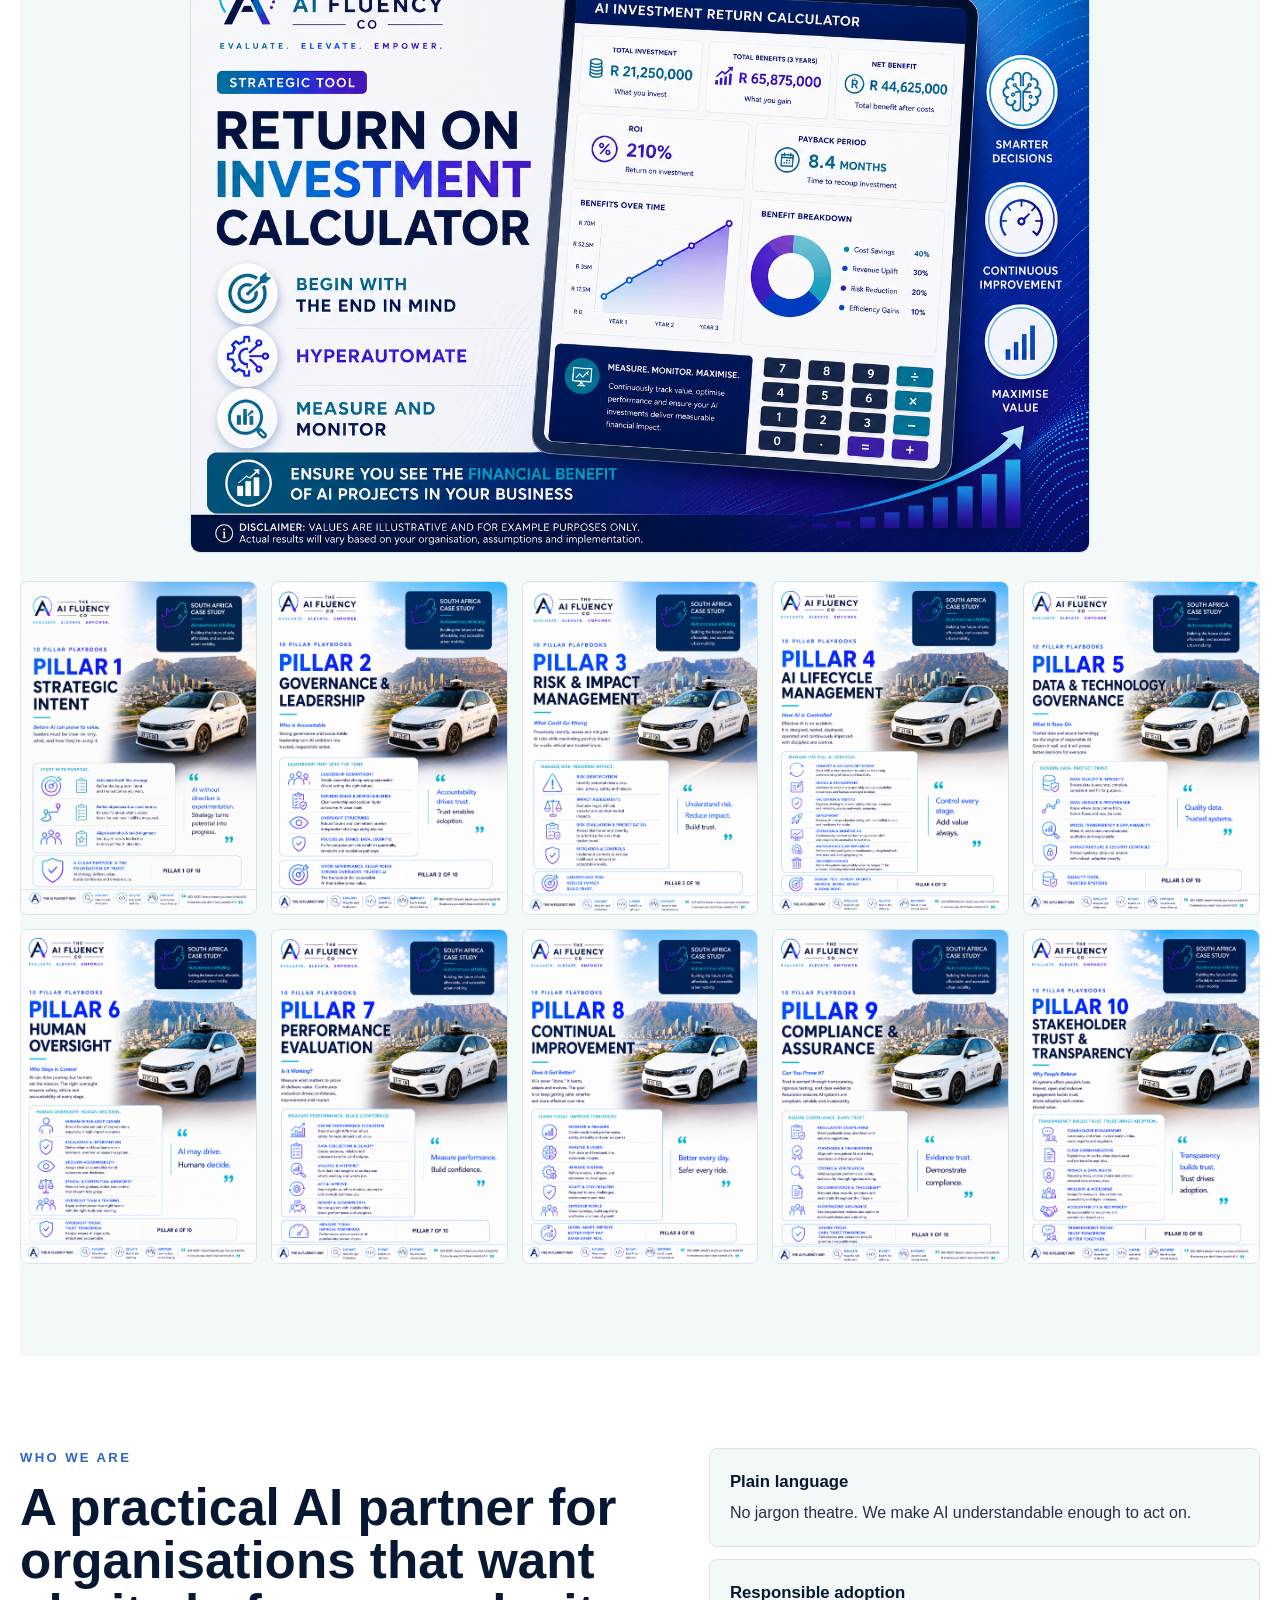
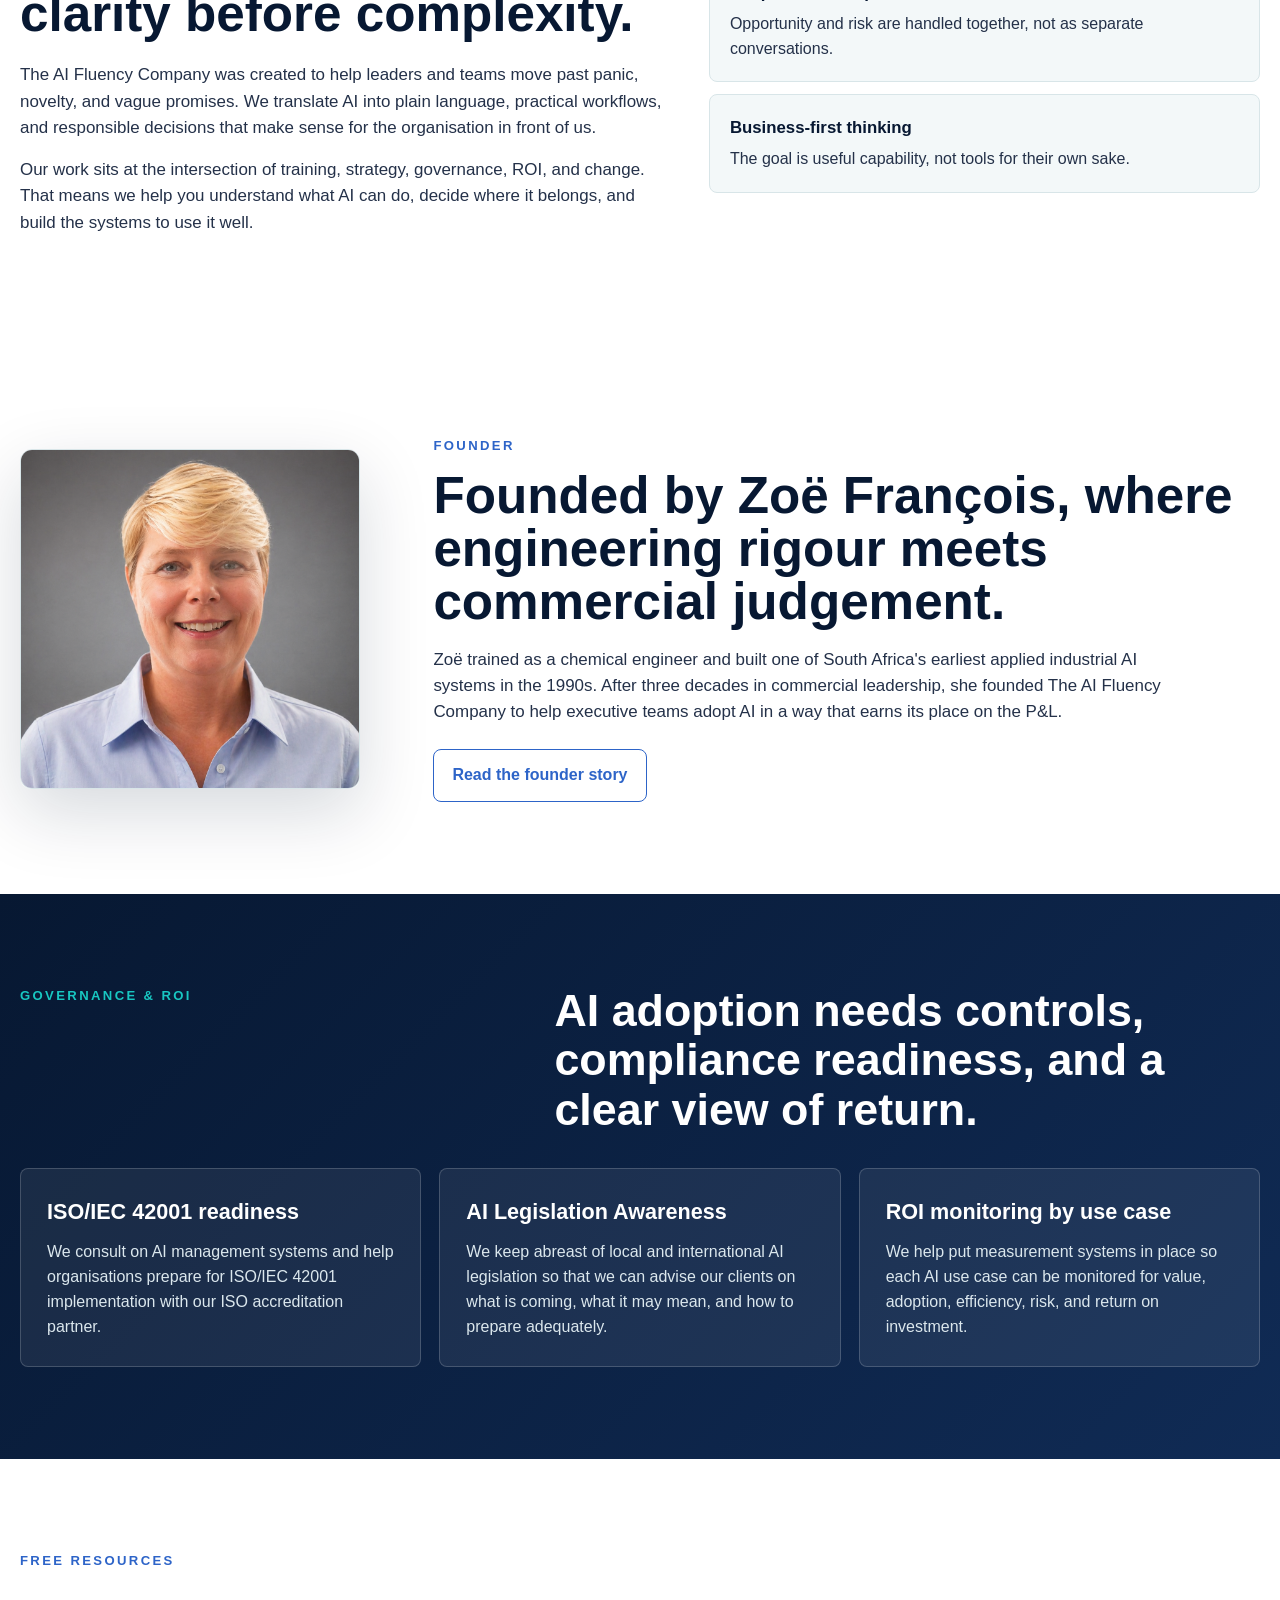
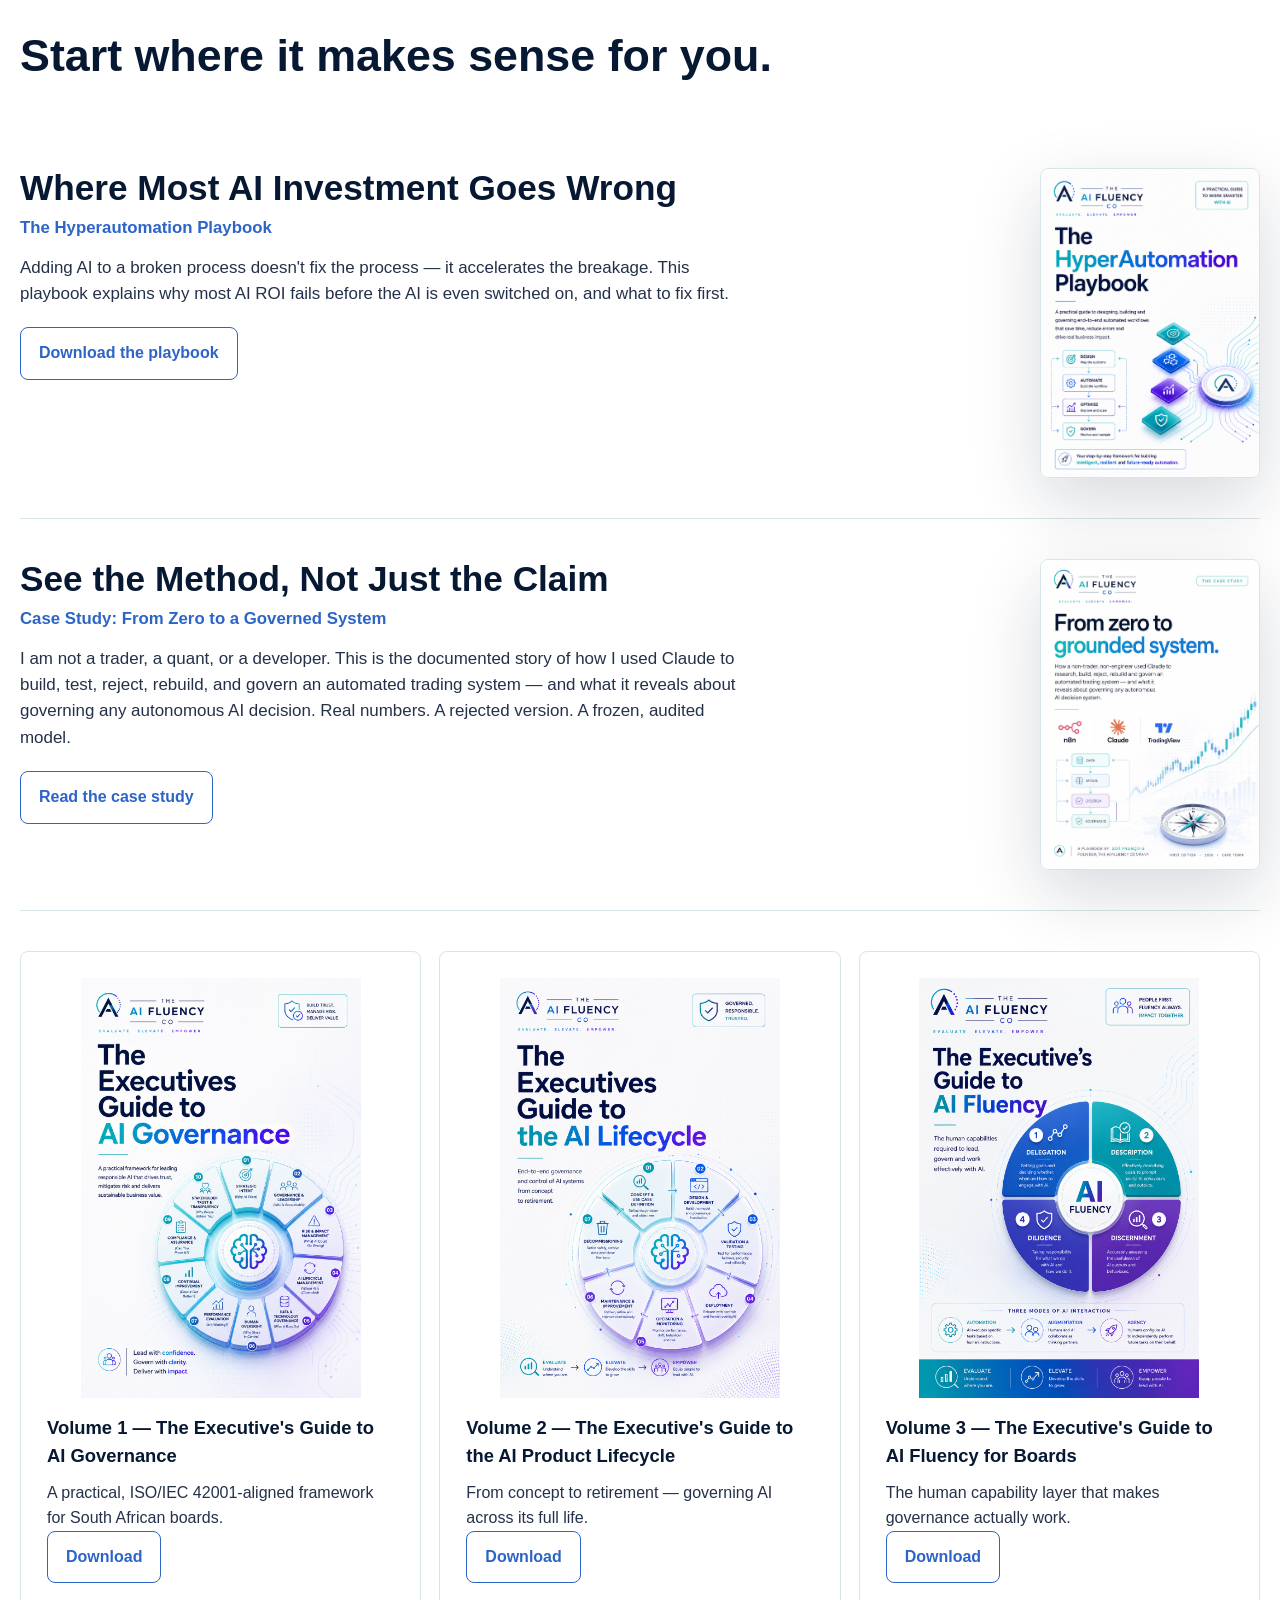
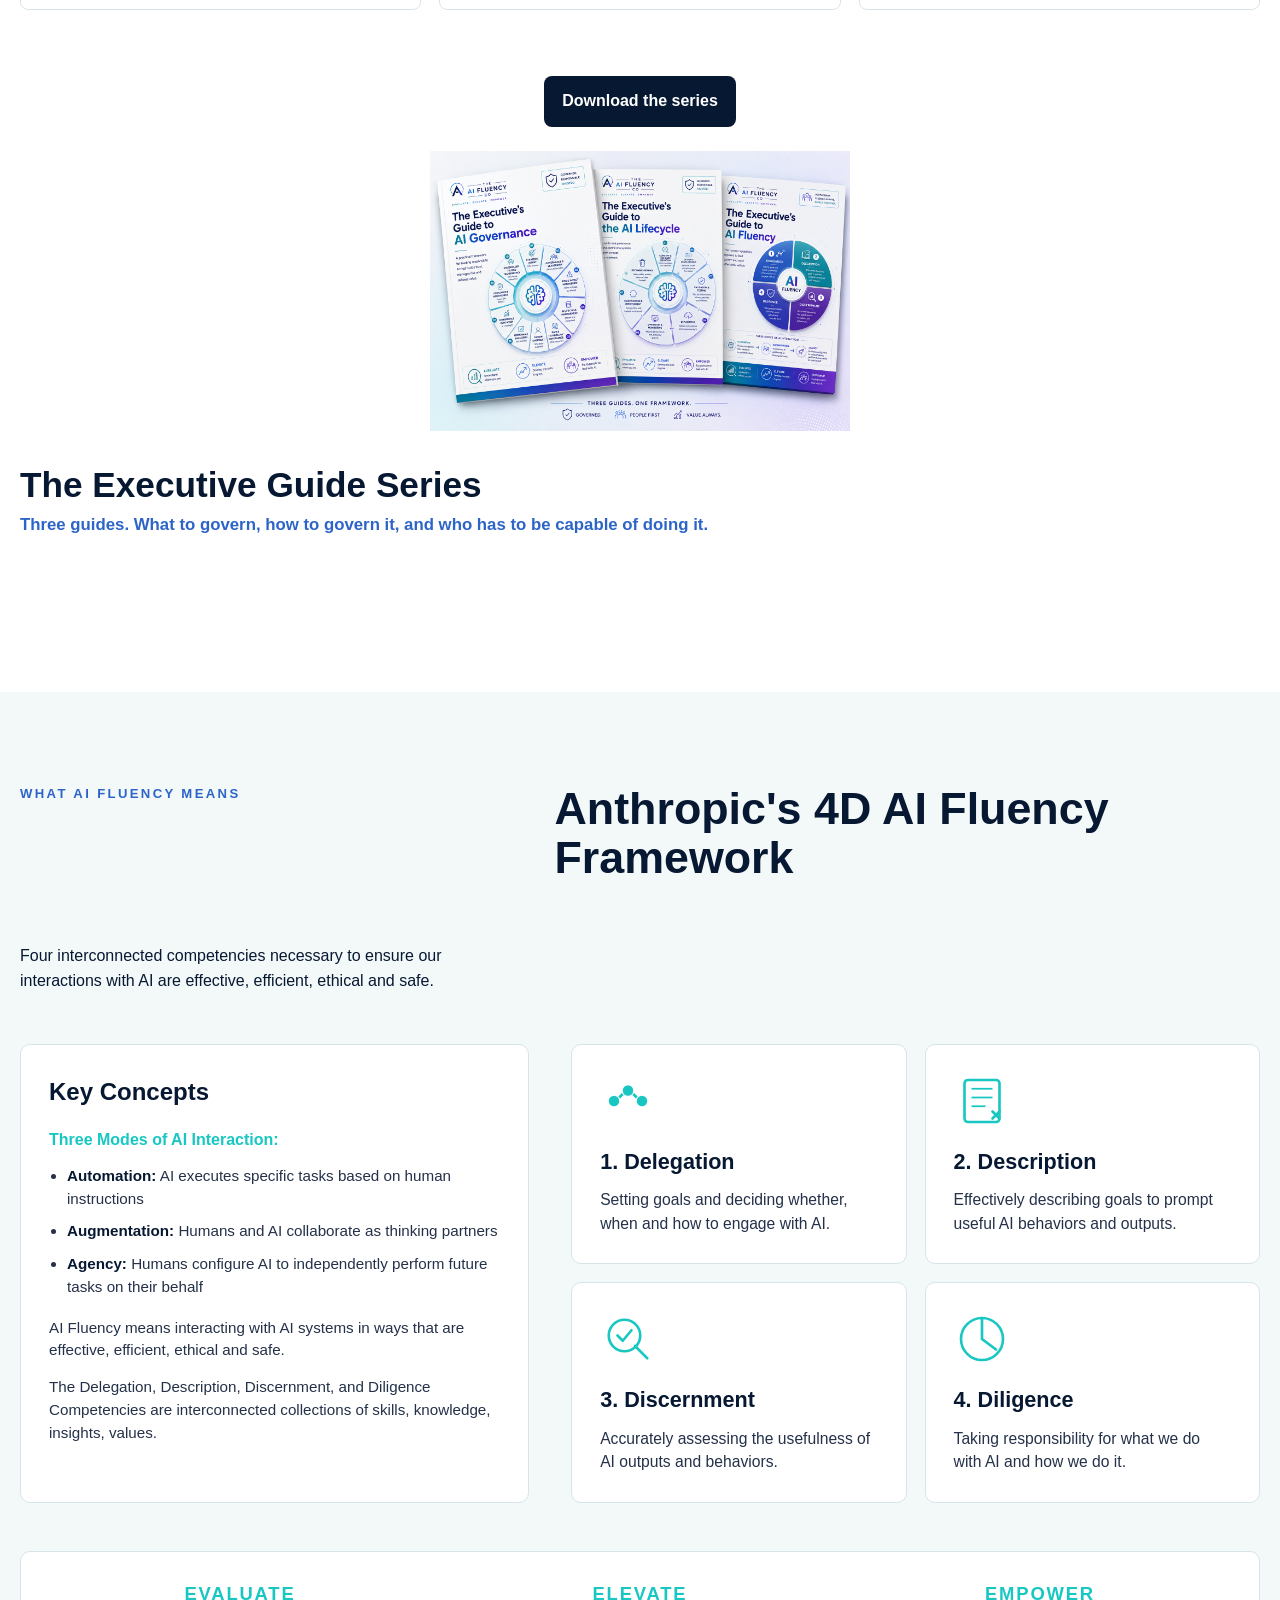
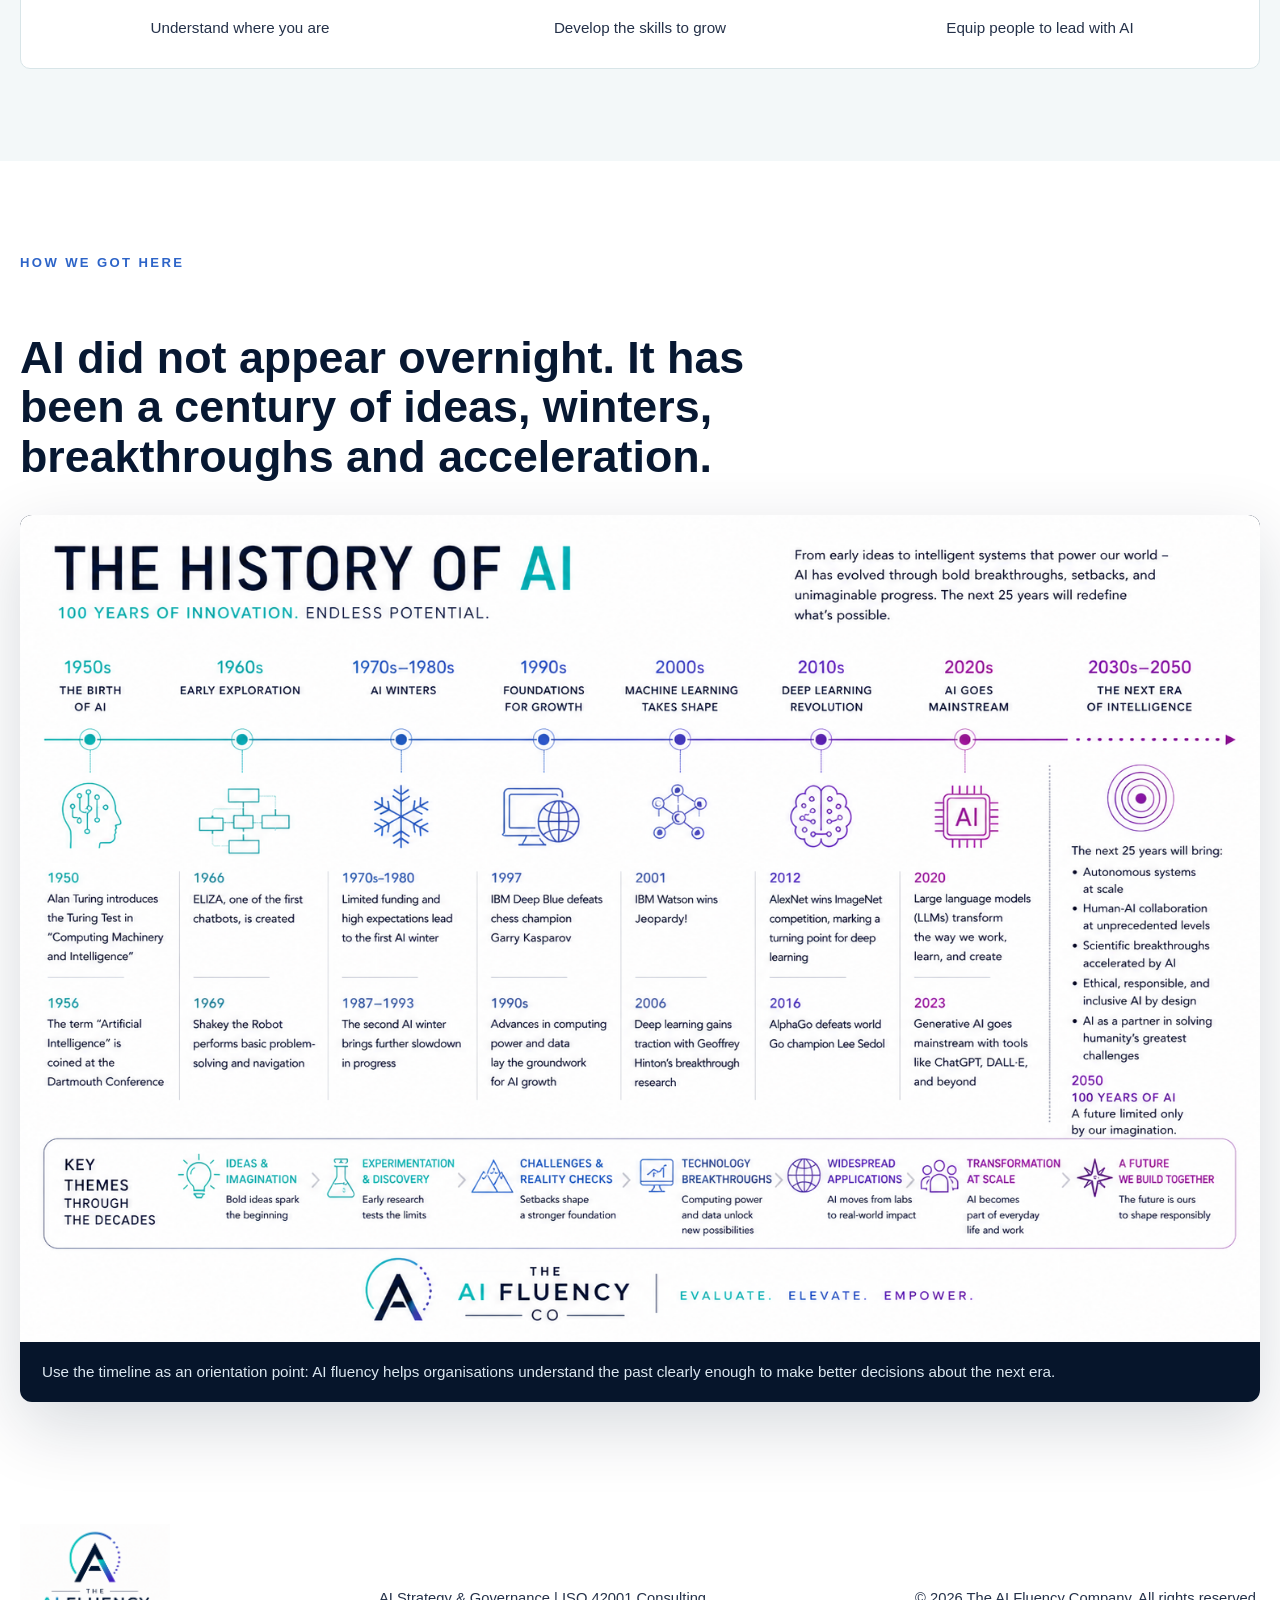
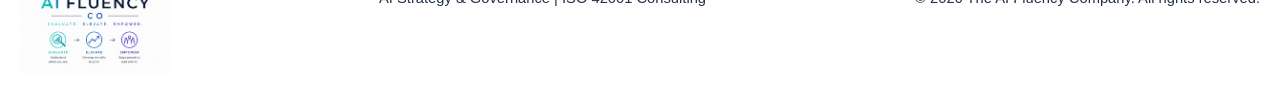
==== commit 3eb3be51: "Add files via upload" ====
--- a/index.html
+++ b/index.html
@@ -89,6 +89,7 @@
         <a href="#assessment">Assessment</a>
         <a href="#who-we-help">Who We Help</a>
         <a href="#work">How We Help</a>
+        <a href="#training">Training</a>
         <a href="#methodology">Methodology</a>
         <a href="#about">Who We Are</a>
         <a href="#founder">Founder</a>
@@ -200,6 +201,24 @@
         <a href="contact.html?from=Continuous%20AI%20Governance%20%26%20Advisory%20Retainer" class="work-image-card work-image-card-wide" aria-label="Continuous AI Governance and Advisory Retainer">
           <img src="assets/Offer%205.png" alt="Continuous AI Governance and Advisory Retainer — Available at any stage of the AI journey">
         </a>
+      </div>
+    </section>
+
+    <!-- 5b. TRAINING -->
+    <section class="section" id="training" aria-labelledby="training-title">
+      <div class="section-heading compact">
+        <p class="eyebrow">Training</p>
+        <h2 id="training-title">AI Fluency Bridge — the 8-week course that makes you genuinely AI-fluent.</h2>
+        <p>For school leavers and professionals. Live online, cohorts of 10, no coding needed — built on the AI Fluency Framework. Leave with an 8-piece portfolio, a working AI product, and a Certificate of AI Fluency.</p>
+      </div>
+      <div class="methodology-roi">
+        <a href="ai-fluency-bridge.html" class="roi-card" aria-label="AI Fluency Bridge course">
+          <img src="assets/Bridge%20Hero.jpg" alt="AI Fluency Bridge — Master AI. Advance Your Career. Shape Your Future. 8-week course, Module 1: Foundations of AI Fluency">
+        </a>
+      </div>
+      <div class="hero-actions" style="margin-top:1.5rem;">
+        <a class="button primary" href="ai-fluency-bridge.html">Explore the course</a>
+        <a class="button secondary" href="contact.html?from=AI%20Fluency%20Bridge">Reserve a seat</a>
       </div>
     </section>
 
